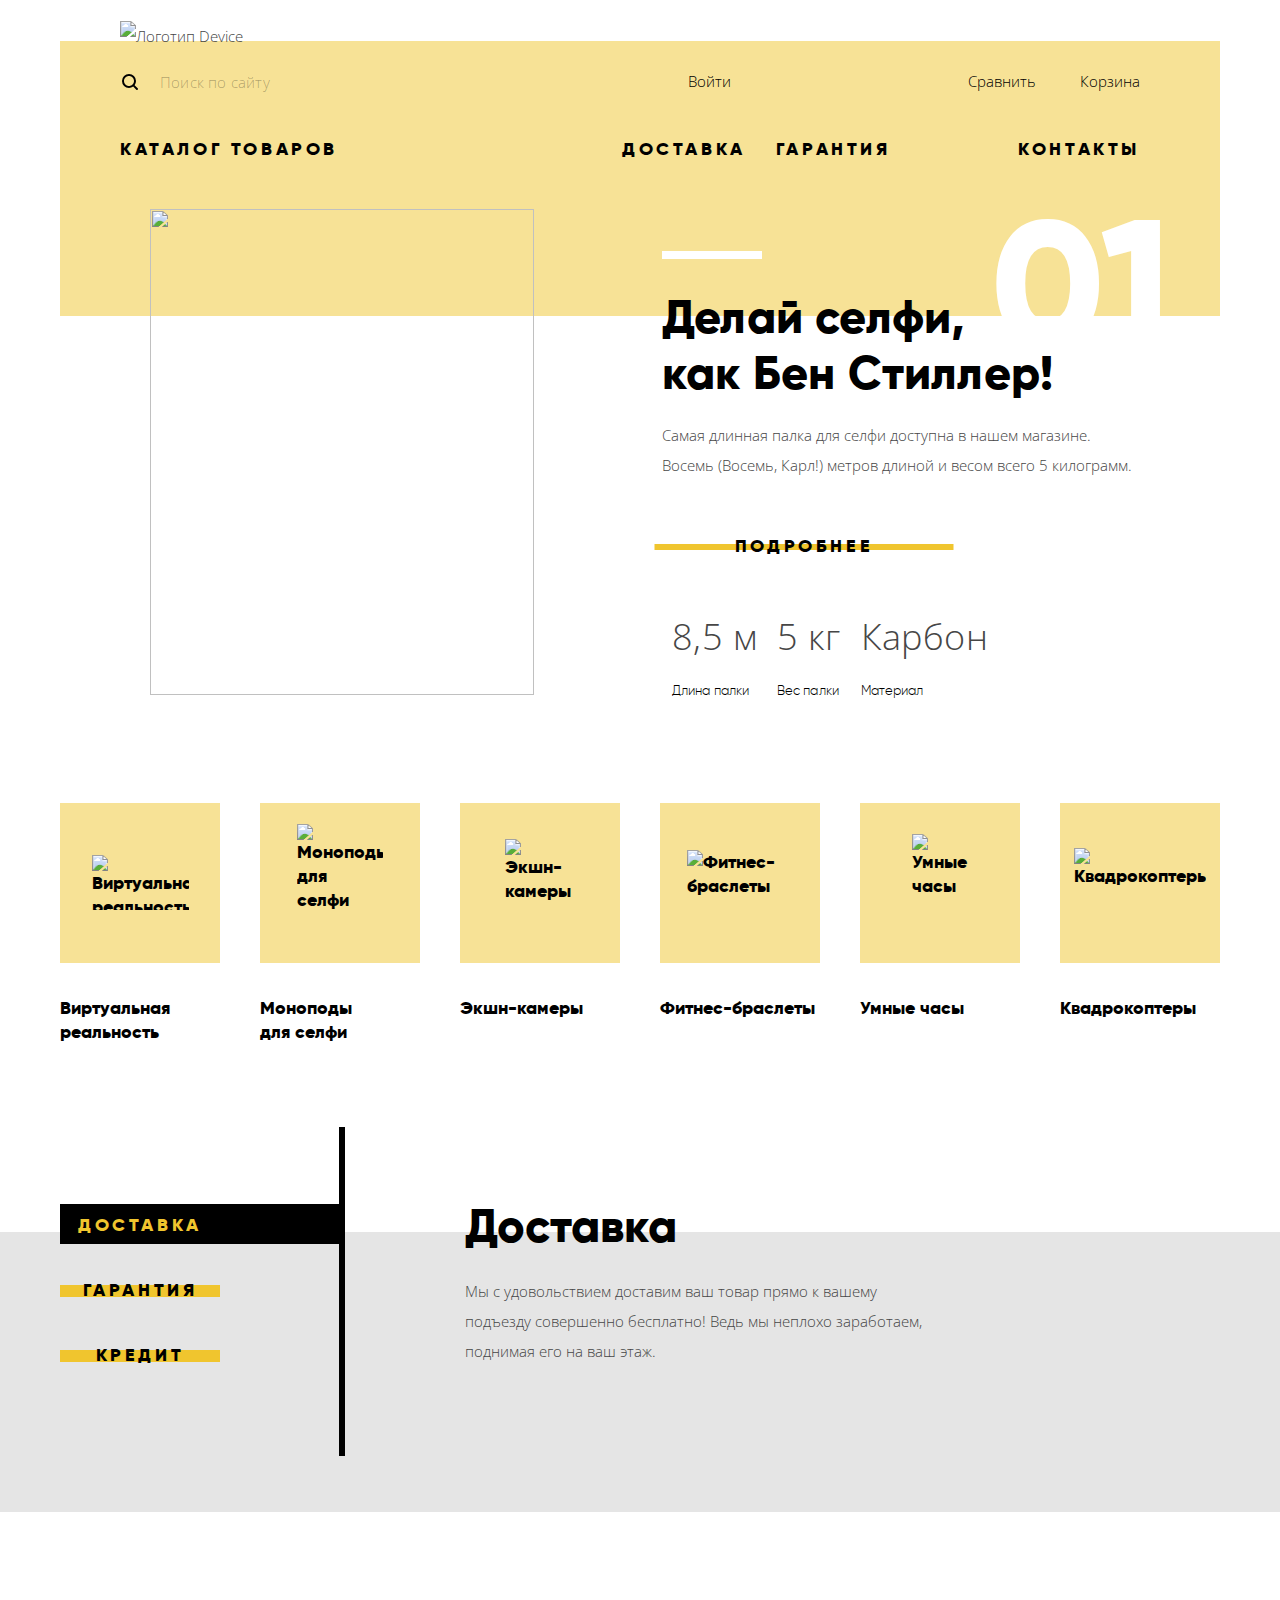
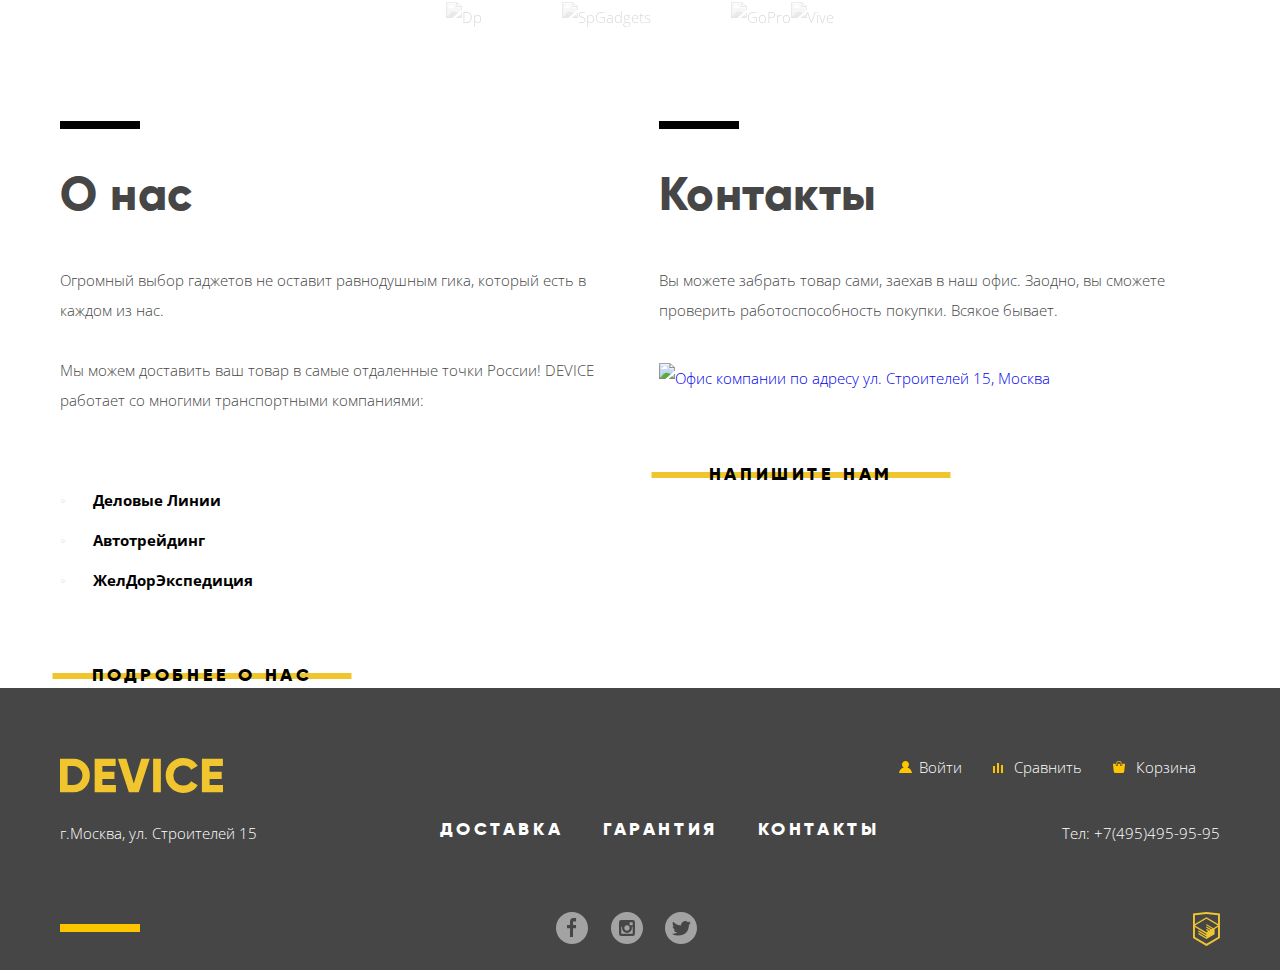
==== index.html @ d2bf57e6 "Главная страница с ПП" ====
<!DOCTYPE html>
<html lang="ru">
<head>
	<meta charset="utf-8">
	<title>HTML Academy: Девайс</title>
	<!-- Подключение шрифтов -->
	<link href="https://fonts.googleapis.com/css?family=Open+Sans:300&display=swap&subset=cyrillic" rel="stylesheet">
	<link href="fonts/gilroy/gilroy.css" rel="stylesheet">
	<!-- Подключение Normalize.css -->
	<link rel="stylesheet" href="css/normalize.css">
	<!-- Подключение собственных стилей -->
	<link rel="stylesheet" href="css/style.css">
</head>
<body>
	<header class="main-header">
		<div class="wrapper-content header-content">
			<a class="header-logo">
				<img src="img/logo.svg" alt="Логотип Device" width="100" height="100">
			</a>
			
			<nav class="main-navigation">
				<div class="main-navigation-wrapper">
					<form class="search-wrapper" action="https://echo.htmlacademy.ru" method="post">
						<input class="search" type="search" placeholder="Поиск по сайту">
						<input class="search-button" type="submit" value="Найти">
					</form>
					<div class="navigation">
						<ul class="user-navigation">
							<li><a class="user-navigation-link" href="login.html">Войти</a></li>
						</ul>
						<a class="navigation-link navigation-link__compare" href="#">Сравнить</a>
						<a class="navigation-link navigation-link__cart" href="#">Корзина</a>
					</div>
				</div>
				<div class="main-navigation-wrapper">
					<ul class="site-navigation-list">
						<li class="site-navigation-item"><a class="navigation-list" href="catalog.html">Каталог товаров</a>
							<ul class="site-navigation-inner-list">
								<li>
									<ul class="site-navigation-section">
										<li class="site-navigation-item"><a class="site-navigation-link" href="#">Виртуальная реальность</a></li>
										<li class="site-navigation-item"><a class="site-navigation-link" href="#">Моноподы для селфи</a></li>
										<li class="site-navigation-item"><a class="site-navigation-link" href="#">Экшн-камеры</a></li>
									</ul>
								</li>
								<li>						
									<ul class="site-navigation-section">
										<li class="site-navigation-item"><a class="site-navigation-link" href="#">Фитнес-браслеты</a></li>
										<li class="site-navigation-item"><a class="site-navigation-link" href="#">Умные часы</a></li>
									</ul>
								</li>
								<li>						
									<ul class="site-navigation-section">
										<li class="site-navigation-item"><a class="site-navigation-link" href="#">Квадрокоптеры</a></li>
									</ul>
								</li>
							</ul>
						</li>
					</ul>
					<ul class="navigation-list">
						<li><a href="#">Доставка</a></li>
						<li><a href="#">Гарантия</a></li>
						<li><a href="#">Контакты</a></li>
					</ul>
				</div>
			</nav>
		</div>
	</header>

	<main class="container">
		<!-- Слайдер -->
		<div class="wrapper-content">
			<input class="visually-hidden" type="radio" id="product-1" name="toggle" checked>
			<input class="visually-hidden" type="radio" id="product-2" name="toggle">
			<input class="visually-hidden" type="radio" id="product-3" name="toggle">

			<div class="slider">
				<section class="slider">
					<div class="slider-controls">
						<label for="product-1">Первый</label>
						<label for="product-2">Второй</label>
						<label for="product-3">Третий</label>
					</div>
					<ul class="slider-list">
						<li class="slider-item slide" id="slide1">
							<div class="slider-wrapper">
								<div class="slider-img">
									<img src="img/slider/slider-1.png" alt="" width="384" height="486">
								</div>
								<div class="slider-content one">
									<h2>Делай селфи,<br> как Бен Стиллер!</h2>
									<p>Самая длинная палка для селфи доступна в нашем магазине. Восемь (Восемь, Карл!) метров длиной и весом всего 5 килограмм.</p>
									<div class="wrapper">
										<a class="button slider-button" href="#">Подробнее</a>
									</div>
									<table class="table-specifications">
										<thead>
											<tr>
												<th class="value">8,5 м</th>
												<th class="value">5 кг</th>
												<th class="value">Карбон</th>
											</tr>
										</thead>
										<tbody>
											<tr>
												<td class="parameter">Длина палки</td>
												<td class="parameter">Вес палки</td>
												<td class="parameter">Материал</td>
											</tr>
										</tbody>
									</table>
								</div>
							</div>
						</li>
						<li class="slider-item slide" id="slide2">
							<div class="slider-wrapper">
								<div class="slider-img">
									<img src="img/slider/slider-2.png" alt="" width="345" height="485">
								</div>
								<div class="slider-content two">
									<h2>Худеем<br> правильно!</h2>
									<p>Мотивирующие фитнес-браслеты помогут найти в себе силы не пропускать занятия и соблюдать диету.</p>
									<div class="wrapper">
										<a class="button slider-button" href="#">Подробнее</a>
									</div>
									<table class="table-specifications">
										<thead>
											<tr>
												<th class="value">48 часов</th>
											</tr>
										</thead>
										<tbody>
											<tr>
												<td class="parameter">Без подзарядки</td>
											</tr>
										</tbody>
									</table>
								</div>
							</div>
						</li>
						<li class="slider-item slide" id="slide3">
							<div class="slider-wrapper">
								<div class="slider-img">
									<img src="img/slider/slider-3.png" alt="" width="526" height="334">
								</div>
								<div class="slider-content three">
									<h2>Порхает как бабочка,<br> жалит как пчела!</h2>
									<p>Этот обычный, на первый взгляд, квадрокоптер оснащен мощным лазером, замаскированным под стандартную камеру.</p>
									<div class="wrapper">
										<a class="button slider-button" href="#">Подробнее</a>
									</div>
									<table class="table-specifications">
										<thead>
											<tr>
												<th class="value">800 м</th>
												<th class="value">50 м</th>
											</tr>
										</thead>
										<tbody>
											<tr>
												<td class="parameter">Дальность полета</td>
												<td class="parameter">Радиус поражения</td>
											</tr>
										</tbody>
									</table>
								</div>
							</div>
						</li>
					</ul>
				</section>
			</div>

			<!-- // Слайдер -->

			<!-- Популярные товары -->
			
			<ul class="popular-products">
				<li class="product-wrapper">
					<a href="#">
						<div class="product-wrapper-item">
							<img src="img/popular-product/popular-1.svg" alt="Виртуальная реальность" width="97" height="55">
						</div>
						<p>Виртуальная <br>реальность</p>
					</a>
				</li>			
				<li class="product-wrapper">
					<a href="#">
						<div class="product-wrapper-item">
							<img src="img/popular-product/popular-2.svg" alt="Моноподы для селфи" width="86" height="117">
						</div>
						<p>Моноподы <br>для селфи</p>
					</a>
				</li>			
				<li class="product-wrapper">
					<a href="#">
						<div class="product-wrapper-item">
							<img src="img/popular-product/popular-3.svg" alt="Экшн-камеры" width="71" height="87">
						</div>
						<p>Экшн-камеры</p>
					</a>
				</li>			
				<li class="product-wrapper">
					<a href="#">
						<div class="product-wrapper-item">
							<img src="img/popular-product/popular-4.svg" alt="Фитнес-браслеты" width="107" height="65">
						</div>
						<p>Фитнес-браслеты</p>
					</a>
				</li>			
				<li class="product-wrapper">
					<a href="#">
						<div class="product-wrapper-item">
							<img src="img/popular-product/popular-5.svg" alt="Умные часы" width="56" height="98">
						</div>
						<p>Умные часы</p>
					</a>
				</li>			
				<li class="product-wrapper">
					<a href="#">
						<div class="product-wrapper-item">
							<img src="img/popular-product/popular-6.svg" alt="Квадрокоптеры" width="132" height="69">
						</div>
						<p>Квадрокоптеры</p>
					</a>
				</li>
			</ul>
			
		</div>
		<!-- // Популярные товары -->

		<!-- Преимущества -->
		<section class="services">
			<input type="radio" class="visually-hidden" name="service" id="tab1" value="Доставка" checked>
			<input type="radio" class="visually-hidden" name="service" id="tab2" value="Гарантия">
			<input type="radio" class="visually-hidden" name="service" id="tab3" value="Кредит">
			<div class="wrapper-content tab-wrapper">
				<ul class="tab-controls">
					<li class="info-menu-item">
						<label for="tab1" class="services-button-active btn">
							Доставка
						</label>
					</li>
					<li class="info-menu-item">
						<label for="tab2" class="services-button">
							Гарантия
						</label>
					</li>
					<li class="info-menu-item">
						<label for="tab3" class="services-button">
							Кредит
						</label>
					</li>
				</ul>
				<ul class="services-content">
					<li class="services-content-wrapper tab" id="tab-1">
						<h2 class="delivery">Доставка</h2>
						<p>Мы с удовольствием доставим ваш товар прямо к вашему подъезду совершенно бесплатно! Ведь мы неплохо заработаем, поднимая его на ваш этаж.</p>
					</li>
					<li class="services-content-wrapper tab" id="tab-2">
						<h2 class="warranty">Гарантия</h2>
						<p>Если из-за возгорания купленного у нас товара у вас сгорит дом — не переживайте, мы выдадим вам новый. Товар, не дом, конечно же.</p>
					</li>
					<li class="services-content-wrapper tab" id="tab-3">
						<h2 class="credit">Кредит</h2>
						<p>Залезть в долговую яму стало проще! Кредитные консультанты подберут для вас наиболее выгодные условия кредита. Выгодные для нашего банка, разумеется.</p>
					</li>
				</ul>
			</div>
		</section>
		<!-- // Преимущества -->

		<!-- Производители -->
		
		<ul class="manufacturers">
			<li class="manufacturer-wrapper">
				<img src="img/manufactures/logo-1.png" alt="Dp" width="260" height="100">
			</li>
			<li class="manufacturer-wrapper">
				<img src="img/manufactures/logo-2.png" alt="SpGadgets" width="260" height="100">
			</li>
			<li class="manufacturer-wrapper">
				<img src="img/manufactures/logo-3.png" alt="GoPro" width="260" height="100">
			</li>
			<li class="manufacturer-wrapper">
				<img src="img/manufactures/logo-4.png" alt="Vive" width="260" height="100">
			</li>
		</ul>
		
		<!-- // Производители -->

		<!-- О нас -->
		<div class="wrapper-content index-columns">
			<section class="about">
				<h2 class="about-title">О нас</h2>
				<p>
					Огромный выбор гаджетов не оставит равнодушным гика, который есть в каждом из нас.
				</p>
				<p class="partners-content">
					Мы можем доставить ваш товар в самые отдаленные точки России! DEVICE работает со многими транспортными компаниями:
				</p>
				<ul class="partners-list">
					<li class="partners-item">Деловые Линии</li>
					<li class="partners-item">Автотрейдинг</li>
					<li class="partners-item">ЖелДорЭкспедиция</li>
				</ul>
				<a class="about-button button" href="#">Подробнее о нас</a>
			</section>
			<!-- // О нас -->

			<!-- Контакты -->
			<section class="contacts">
				<h2 class="contacts-title">Контакты</h2>
				<p>
					Вы можете забрать товар сами, заехав в наш офис. Заодно, вы сможете проверить работоспособность покупки. Всякое бывает.
				</p>
				<p class="contacts-img-wrapper">
					<a class="contacts-button-map" href="map.html"><img src="img/map.jpg" alt="Офис компании по адресу ул. Строителей 15, Москва" width="560" height="222"></a>
				</p>
				<a class="contacts-button button" href="contacts.html">Напишите нам</a>
			</section>
			<!-- // Контакты -->
		</div>
	</main>

	<footer class="main-footer">
		<div class="wrapper-content">
			<div class="footer-row">
				<a>
					<svg xmlns="http://www.w3.org/2000/svg" width="163" height="35" viewBox="0 0 163 35">
						<defs>
							<style>
							.cls-1{fill-rule:evenodd}
						</style>
					</defs>
					<path id="_-e-logo" d="M-.151.702v33.6h13.532a15.72 15.72 0 0 0 11.72-4.824 16.458 16.458 0 0 0 4.712-11.976 16.458 16.458 0 0 0-4.712-11.976A15.723 15.723 0 0 0 13.381.702H-.151zM7.582 26.91V8.091h5.8a8.646 8.646 0 0 1 6.5 2.568 9.407 9.407 0 0 1 2.489 6.84 9.406 9.406 0 0 1-2.489 6.84 8.642 8.642 0 0 1-6.5 2.568h-5.8zm34.8-5.952h12.082v-7.3H42.378V8.091h13.291V.702H34.645v33.6H55.91V26.91H42.378v-5.952zm36.343 13.344L89.744.702h-8.458l-7.491 24.72L66.304.702h-8.457l11.019 33.6h9.859zm14.4 0h7.733V.702h-7.733v33.6zm38.615-1.416a15.506 15.506 0 0 0 6.041-5.688l-6.67-3.84a7.482 7.482 0 0 1-3.165 3.024 9.87 9.87 0 0 1-4.664 1.1 9.595 9.595 0 0 1-7.177-2.736 9.909 9.909 0 0 1-2.682-7.248 9.909 9.909 0 0 1 2.682-7.248 9.595 9.595 0 0 1 7.177-2.736 9.897 9.897 0 0 1 4.639 1.08 7.592 7.592 0 0 1 3.19 3.048l6.67-3.84a15.873 15.873 0 0 0-6.09-5.688 17.42 17.42 0 0 0-8.409-2.088c-9.779-.272-17.797 7.691-17.591 17.472-.208 9.781 7.809 17.747 17.588 17.476a17.52 17.52 0 0 0 8.458-2.088zm17.881-11.928h12.082v-7.3h-12.085V8.091h13.29V.702h-21.023v33.6h21.265V26.91h-13.532v-5.952z" class="cls-1" data-name="-e-logo"/>
				</svg>

			</a>
			<nav class="footer-navigation">
				<div class="navigation">
					<ul class="user-navigation user-navigation-footer">
						<li class="user-navigation-link-footer">                                
							<svg width="13px" height="12px" viewBox="0 0 13 12" version="1.1" xmlns="http://www.w3.org/2000/svg" xmlns:xlink="http://www.w3.org/1999/xlink">
								<g stroke="none" stroke-width="1" fill="none" fill-rule="evenodd">
									<g transform="translate(-975.000000, -5572.000000)" fill="#FFC600">
										<g transform="translate(866.000000, 5559.000000)">
											<g id="user-yellow" transform="translate(109.000000, 13.000000)">
												<g id="user">
													<path d="M0.032,12 L12.969,12 C12.806,9.357 10.895,7.163 8.298,6.457 C9.34299648,5.83110167 9.98328642,4.70309829 9.985,3.485 C9.985,1.56028765 8.42471235,-3.86912724e-16 6.5,-3.86912724e-16 C4.57528765,-3.86912724e-16 3.015,1.56028765 3.015,3.485 C3.015,4.749 3.695,5.846 4.703,6.457 C2.106,7.163 0.194,9.357 0.032,12 Z" fill-rule="nonzero"></path>
												</g>
											</g>
										</g>
									</g>
								</g>
							</svg><a class="user-navigation-link-footer" href="login.html">Войти</a>
						</li>
					</ul>
					<div class="navigation-link-footer">
						<svg  width="10px" height="10px" viewBox="0 0 10 10" version="1.1" xmlns="http://www.w3.org/2000/svg" xmlns:xlink="http://www.w3.org/1999/xlink">
							<g stroke="none" stroke-width="1" fill="none" fill-rule="evenodd">
								<g transform="translate(-1088.000000, -5574.000000)" fill="#FFC600">
									<g transform="translate(866.000000, 5559.000000)">
										<g id="compare-yellow" transform="translate(222.000000, 15.000000)">
											<g id="compare">
												<path d="M8,2 L9.984,2 L9.984,10 L8,10 L8,2 Z M0,3 L1.984,3 L1.984,10 L0,10 L0,3 Z M4,0 L6,0 L6,10 L4,10 L4,0 Z" fill-rule="nonzero"></path>
											</g>
										</g>
									</g>
								</g>
							</g>
						</svg>  
						<a class="navigation-link navigation-link-footer" href="#">                                
							Сравнить
						</a>
					</div>
					<div class="navigation-link-footer">
						<svg width="12px" height="12px" viewBox="0 0 12 12" version="1.1" xmlns="http://www.w3.org/2000/svg" xmlns:xlink="http://www.w3.org/1999/xlink">
							<g stroke="none" stroke-width="1" fill="none" fill-rule="evenodd">
								<g transform="translate(-1218.000000, -5572.000000)" fill="#FFC600">
									<g transform="translate(866.000000, 5559.000000)">
										<g id="cart-yellow" transform="translate(352.000000, 13.000000)">
											<g id="cart">
												<path d="M11.864,3.017 C11.783,2.92001266 11.663361,2.86366889 11.537,2.863 L9.225,2.863 L9.225,4.09 C9.225,4.653 8.741,5.112 8.145,5.112 C7.551,5.112 7.067,4.654 7.067,4.09 L7.067,2.863 L4.909,2.863 L4.909,4.09 C4.909,4.653 4.424,5.112 3.829,5.112 C3.234,5.112 2.751,4.654 2.751,4.09 L2.751,2.863 L0.438,2.863 C0.311669929,2.86380516 0.192085359,2.92012328 0.111,3.017 C0.0272492552,3.11637604 -0.0118211461,3.24588719 0.003,3.375 L0.779,10.509 C0.794,11.315 1.421,11.964 2.19,11.964 L9.785,11.964 C10.555,11.964 11.181,11.315 11.196,10.509 L11.972,3.375 C11.9863427,3.24593049 11.9473281,3.11660458 11.864,3.017 Z" id="Shape" fill-rule="nonzero"></path>
												<path d="M3.829,4.499 C4.068,4.499 4.262,4.315 4.262,4.09 L4.262,1.84 C4.262,1.208 4.934,0.818 5.557,0.818 L6.636,0.818 C7.291,0.818 7.714,1.219 7.714,1.84 L7.714,4.09 C7.714,4.315 7.908,4.499 8.145,4.499 C8.384,4.499 8.578,4.315 8.578,4.09 L8.578,1.84 C8.577,0.773 7.761,0 6.636,0 L5.557,0 C4.367,0 3.398,0.826 3.398,1.84 L3.398,4.09 C3.398,4.315 3.592,4.499 3.829,4.499 Z" fill-rule="nonzero"></path>
											</g>
										</g>
									</g>
								</g>
							</g>
						</svg>
						<a class="navigation-link navigation-link-footer" href="#">
							Корзина
						</a>
					</div>
				</div>
			</nav>
		</div>
		<div class="footer-row">
			<p class="footer-contacts">
				г.Москва, ул. Строителей 15
			</p>
			<div class="wrapper-footer-navigation-list">
				<ul class="navigation-list navigation-list--footer">
					<li><a href="#">Доставка</a></li>
					<li><a href="#">Гарантия</a></li>
					<li><a href="#">Контакты</a></li>
				</ul>
			</div>
			<p class="footer-contacts">
				Тел: +7(495)495-95-95
			</p>
		</div>
		<div class="footer-row">
			<div class="footer-social">
				<ul>
					<li><a class="social-button" href="#" aria-label="Facebook"><span class="visually-hidden">Фейсбук</span>
						<svg xmlns="http://www.w3.org/2000/svg" width="32" height="32" viewBox="0 0 32 32">
							<path fill="#FFF" d="M16 0C7.164 0 0 7.163 0 16s7.164 16 16 16c8.837 0 16-7.164 16-16S24.837 0 16 0zm4.062 9.455h-3.021v3.444h3.021v3.445h-3.021v8.61H14.02v-8.61H11v-3.445h3.021V9.455c0-1.902 1.353-3.445 3.021-3.445h3.021v3.445z"/>
						</svg>
					</a></li>
					<li><a class="social-button" href="#" aria-label="Instagram"><span class="visually-hidden">Инстаграм</span>
						<svg xmlns="http://www.w3.org/2000/svg" width="32" height="32" viewBox="0 0 32 32">
							<g fill="#FFF">
								<path d="M20.916 16a4.938 4.938 0 1 1-9.877 0c0-.394.051-.773.138-1.14h-.897v6.838h11.396V14.86h-.897c.086.367.137.746.137 1.14z"/>
								<path d="M15.978 18.659c1.466 0 2.659-1.193 2.659-2.659s-1.193-2.659-2.659-2.659c-1.466 0-2.659 1.193-2.659 2.659s1.192 2.659 2.659 2.659zM18.637 10.302h3.039v3.039h-3.039z"/>
								<path d="M16 0C7.164 0 0 7.164 0 16c0 8.837 7.164 16 16 16 8.837 0 16-7.163 16-16 0-8.836-7.163-16-16-16zm7.955 21.698a2.285 2.285 0 0 1-2.279 2.279H10.279A2.285 2.285 0 0 1 8 21.698V10.302a2.286 2.286 0 0 1 2.279-2.279h11.396a2.286 2.286 0 0 1 2.279 2.279v11.396z"/>
							</g>
						</svg>
					</a></li>
					<li><a class="social-button" href="#" aria-label="Twitter"><span class="visually-hidden">Твиттер</span>
						<svg xmlns="http://www.w3.org/2000/svg" width="32" height="32" viewBox="0 0 32 32">
							<path fill="#FFF" d="M16 0C7.164 0 0 7.164 0 16c0 8.837 7.164 16 16 16 8.837 0 16-7.163 16-16 0-8.836-7.163-16-16-16zm7.944 12.809c-.251 6.516-3.463 10.832-10.992 10.702h-.486c-.447 0-4.543-.443-5.344-1.823 2.479.19 4.247-.406 5.12-1.136-1.048-.289-2.923-.461-3.251-2.848.384.104.618.221 1.299.113-1.307-.824-2.758-1.519-2.679-3.643.311.317 1.164.518 1.46.457-.768-.233-2.149-3.244-.974-4.781 1.984 1.79 4.075 3.482 7.804 3.643.227-2.214 1.24-3.699 3.168-4.325 1.84-.479 3.255.26 3.901 1.138.737-.224 1.453-.466 2.193-.685-.004.833-.569 1.463-.935 1.709.747.165 1.423-.475 1.423-.475-.184.963-1.094 1.725-1.707 1.954z"/>
						</svg>
					</a></li>
				</ul>
			</div>
			<p class="footer-copyright">
				<a href="https://htmlacademy.ru">
					<svg xmlns="http://www.w3.org/2000/svg" width="26.943" height="34.09" viewBox="0 0 26.943 34.09">
						<path d="M13.62.017L13.472 0 0 1.412v24.661l13.473 8.017 13.43-7.99.042-.025V1.412L13.62.017zm11.399 12.11L13.495 5.334l-.001-.104-.087.05-.088-.056v.109L1.925 12.118V3.147l11.548-1.212L25.02 3.147v8.98zm-11.614-5.34L24.923 13.5l-4.479 2.64-7.093-4.221-.014 1.415 5.904 3.513-.86.507-5.03-2.992-.014 1.415 3.827 2.275-.782.523-3.031-1.787-.014 1.413 1.853 1.091-1.8 1.081-11.356-6.751 11.371-6.835zm-11.48 8.34l11.411 6.791.016 1.044-7.942-4.728-.015 1.416 7.979 4.795.018 1.076-7.973-4.74-.013 1.414 8.021 4.822.046.025 8.143-4.872-.011-5.177 3.415-2.036v10.021L13.472 31.85 1.925 24.979v-9.852z"/>
					</svg>
				</a>
			</p>
		</div>
	</div>
</footer>


<section class="modal modal-writeus">
	<h2 class="visually-hidden">Обратная связь</h2>
	<button class="modal-close" type="button">
		Закрыть
	</button>
	<form class="writeus" action="https://echo.htmlacademy.ru" method="post">
		<div class="appointment-item-wrapper">
			<p class="appointment-item">
				<label class="appointment" for="appointment-name">Ваше имя:</label>
				<input id="appointment-name" type="text" name="name" value="" placeholder="Имя Фамилия">
			</p>
			<p class="appointment-item">
				<label class="appointment" for="appointment-email">Ваш e-mail:</label>
				<input id="appointment-email" type="email" name="email" value="" placeholder="email@example.com">
			</p>
		</div>
		<p class="appointment-item">
			<label class="appointment" for="appointment-text">Текст письма:</label>
			<textarea name="text" id="appointment-text" cols="30" rows="10" placeholder="В свободной форме"></textarea>
		</p>
		<button class="writeus-button button" type="submit">Отправить</button>
	</form>
</section>
<section class="modal modal-map">
	<h2 class="visually-hidden">Где мы находимся</h2>
	<button class="modal-close" type="button">
		Закрыть
	</button>
	<iframe src="https://www.google.com/maps/embed?pb=!1m18!1m12!1m3!1d1337.3209946061852!2d37.52832245806247!3d55.68730373599989!2m3!1f0!2f0!3f0!3m2!1i1024!2i768!4f13.1!3m3!1m2!1s0x46b54cf65f5c8955%3A0x694710ccd55501e!2z0YPQuy4g0KHRgtGA0L7QuNGC0LXQu9C10LksIDE1LCDQnNC-0YHQutCy0LAsINCg0L7RgdGB0LjRjywgMTE5MzEx!5e0!3m2!1sru!2sby!4v1560168631620!5m2!1sru!2sby" width="960" height="560" style="border:0" allowfullscreen></iframe>
	<p><img src="img/map-big.jpg" alt="Офис компании по адресу ул. Строителей 15, Москва"></p>
</section>
<script src="js/popap-writeus.js"></script>
<script src="js/popap-map.js"></script>
</body>
</html>
---- fonts/gilroy/gilroy.css ----
@font-face {
    font-family: 'Gilroy';
    src: local('Gilroy Light'), local('Gilroy-Light'), url('Gilroylight.woff2') format('woff2'), url('Gilroylight.woff') format('woff'), url('Gilroylight.ttf') format('truetype');
    font-weight: 300;
    font-style: normal;
}
@font-face {
    font-family: 'Gilroy';
    src: local('Gilroy ExtraBold'), local('Gilroy-ExtraBold'), url('Gilroyextrabold.woff2') format('woff2'), url('Gilroyextrabold.woff') format('woff'), url('Gilroyextrabold.ttf') format('truetype');
    font-weight: 800;
    font-style: normal;
}
---- css/style.css ----
body{
	font-family: 'Open Sans', Arial, sans-serif;
	font-size: 15px;
	font-weight: 300;
	font-style: normal;
	font-stretch: normal;
	line-height: 30px;

	margin: 0;
	padding: 0;

	color: #464646;
	background-color: #fff;
}

a{
	text-decoration: none;
}
.visually-hidden{
	position: absolute;

	clip: rect(0, 0, 0, 0);

	width: 1px;
	height: 1px;
}

/**************************/
/*********HEADER***********/
/**************************/
.wrapper-content{
	width: 1160px;
	margin: 0 auto;
	padding: 0 20px;
}
.header-content{
	box-sizing: border-box;
	padding-top: 21px;

	background: linear-gradient(to bottom, #fff, #fff 13%, #f7e296 13%);
}
/*Логотип*/
.header-logo{
	display: inline-block;
	/*margin-left: 60px;*/

	margin-left: 40px;
}
.header-logo img{
	width: 165px;
	height: 35px;
}
.header-logo[href]:hover,
.header-logo[href]:focus{
	opacity: 0.6;
}
.header-logo[href]:active{
	opacity: 0.3;
}
/*Навишация*/
.main-navigation{
	position: relative;

	/*min-height: 186px;*/
	min-height: 250px;
	/*padding-top: 50px;*/
	padding-top: 15px;
}
.main-navigation-wrapper{
	display: flex;

	padding-right: 60px;
	/*padding-left: 60px;*/
	padding-left: 40px;

	justify-content: space-between;
}
.main-navigation-wrapper:last-child{
	/*padding-top: 50px;*/
	padding-top: 38px;
}
/*Поиск*/
.search{
	font-family: 'Open Sans', Arial, sans-serif;
	font-size: 15px;
	font-weight: 300;
	line-height: 30px;

	letter-spacing: 0.2px;

	color: rgba(0, 0, 0, 1);
}
.search::placeholder{
	color: rgba(0, 0, 0, 0.3);
}
.search:hover::placeholder{
	color: rgba(0, 0, 0, 0.6);
}
.search:focus::placeholder{
	color: rgba(0, 0, 0, 1);
}
.user-nav .search:focus{
	border-bottom: 2px solid rgba(0, 0, 0, 1);
}
.search-wrapper{
	position: relative;

	width: 440px;
	margin-right: 80px;
}
.search{
	width: 100%;
	padding-left: 40px;

	border-top: none;
	border-right: none;
	border-bottom: 2px solid transparent;
	border-left: none;
	background-color: transparent;
}
.search-button{
	line-height: 30px;

	position: absolute;
	right: 0;
	bottom: 0;

	visibility: hidden;

	height: 49px;
	padding: 8px 18px;

	cursor: pointer;
	letter-spacing: 2px;
	text-transform: none;

	border: 2px solid rgba(0, 0, 0, 1);
	background-color: transparent;
}
.search:focus{
	border-bottom: 2px solid #000;
	outline: none;
}
.search:active{
	border-bottom: 2px solid rgba(255, 255, 255, 0.3);
	outline: none;
}
.search:focus ~ .search-button,
.search-button:hover,
.search-button:focus{
	visibility: visible;
}
.search-button:hover,
.search-button:focus{
	color: #fff;
	background-color: #000;
}
.search-button:active{
	color: rgba(255, 255, 255, 0.3);
	background-color: #000;
}
.search-wrapper::before{
	position: absolute;
	top: 8px;
	left: 2px;

	width: 16px;
	height: 16px;

	content: '';

	background-image: url('../img/icon/search.svg');
	background-repeat: no-repeat;
}
/*Навигация*/
.navigation{
	display: flex;

	min-width: 500px;

	justify-content: space-between;
}
.user-navigation,
.navigation-list,
.site-navigation-item,
.site-navigation-section,
.services-content,
.manufacturers{
	list-style: none;
}
.user-navigation a,
.navigation-link{
	color: #000;
}
.navigation-catalog::after{
	position: absolute;
	top: 3px;
	right: -20px;

	width: 16px;
	height: 16px;

	content: '';

	opacity: 0.3;
	background-image: url('../img/navigation/plus.svg');
	background-repeat: no-repeat;
	background-position: 0 0;
}
.site-navigation-section a,
.navigation-list a,
.site-navigation-item a{
	text-transform: uppercase;

	color: #000;
}
.user-navigation a:hover,
.user-navigation a:focus,
.site-navigation-section a:hover,
.site-navigation-section a:focus,
.navigation-list a:hover,
.navigation-list a:focus,
.navigation-link:hover,
.navigation-link:focus,
.site-navigation-item a:hover,
.site-navigation-item a:focus{
	color: rgba(0, 0, 0, 0.6);
}
.user-navigation a:active,
.site-navigation-section a:active,
.navigation-list a:active,
.navigation-link:active,
.site-navigation-item a:active{
	color: rgba(0, 0, 0, 0.3);
}
.navigation-list{
	font-family: Gilroy, Tahoma, Geneva, sans-serif;
	font-size: 18px;
	font-weight: 800;
	line-height: 1.33;

	text-align: left;
	letter-spacing: 3.6px;
}
.site-navigation-section a{
	text-transform: none;
}
.navigation-link__compare{
	position: relative;
}
.navigation-link__compare::before{
	position: absolute;
	top: 11px;
	/*left: 8px;*/
	left: -16px;

	width: 14px;
	height: 12px;

	content: '';

	background-image: url('../img/icon/compare.svg');
	background-repeat: no-repeat;
	background-position: 0 0;
}
.navigation-link__cart{
	position: relative;

	margin-left: 40px;
}
.navigation-link__cart::before{
	position: absolute;
	top: 11px;
	/*left: 8px;*/
	left: -16px;

	width: 14px;
	height: 12px;

	content: '';

	background-image: url('../img/icon/cart.svg');
	background-repeat: no-repeat;
	background-position: 0 0;
}
.user-navigation-link:hover::before,
.user-navigation-link:focus::before,
.navigation-link__compare:hover::before,
.navigation-link__compare:focus::before,
.navigation-link__cart:hover::before,
.navigation-link__cart:focus::before{
	opacity: 0.6;
}
.user-navigation-link:active::before,
.navigation-link__compare:active::before,
.navigation-link__cart:active::before{
	opacity: 0.3;
}
.user-navigation,
.site-navigation-list,
.navigation-list,
.popular-products{
	margin: 0;
	padding: 0;
}
.site-navigation-list{
	position: relative;

	width: 246px;
	margin-right: auto;
	padding-right: 20px;
}
.site-navigation-item .navigation-list{
	position: relative;
}
.site-navigation-item .navigation-list::after{
	position: absolute;
	top: 0px;
	left: 232px;

	width: 16px;
	height: 16px;

	content: '';

	opacity: 0.3;
	background-image: url('../img/navigation/plus.svg');
	background-repeat: no-repeat;
	background-position: 0 0;
}
.navigation-link{
	/*padding-left: 25px;*/
	padding-left: 4px;
}
.user-navigation{
	position: relative;

	margin-right: auto;
	/*padding-left: 25px;*/
	padding-left: 48px;

	flex-grow: 1;
}
.user-navigation-link::before{
	position: absolute;
	top: 8px;
	/*left: 5px; */
	left: 21px;

	width: 14px;
	height: 12px;

	content: '';

	background-image: url('../img/icon/user.svg');
	background-repeat: no-repeat;
	background-position: 0 0;
}
.site-navigation-item .site-navigation-link{
	font-family: 'Open Sans', Arial, sans-serif;
	font-size: 15px;
	font-weight: 300;
	font-style: normal;
	font-stretch: normal;
	line-height: 30px;

	display: block;

	color: #000;
}
.site-navigation-item .site-navigation-link:hover{
	opacity: 1;
}
.site-navigation-section{
	margin: 0;
	padding: 0;
}
.site-navigation-inner-list{
	position: absolute;
	z-index: 1;
	top: 20px;
	left: -30px;

	display: none;
	display: flex;

	width: 1105px;
	margin: 0;
	margin-left: -30px;
	padding: 0;
	padding-top: 15px;
	padding-bottom: 30px;
	padding-left: 55px;

	list-style: none;

	background-color: #f7e296;
}
.site-navigation-inner-list li{
	width: 240px;
}
.navigation-list + .site-navigation-inner-list{
	opacity: 0;
}
.site-navigation-list:first-child:hover .site-navigation-inner-list{
	opacity: 1;
}
.navigation-catalog{
	position: relative;

	display: inline;

	min-width: auto;

	text-transform: uppercase;

	color: #000;
}
.navigation-list{
	display: flex;
	/*min-width: 500px;*/

	min-width: 518px;
}
.navigation-list li{
	margin-left: 30px;
}
.navigation-list li:first-child{
	margin-left: 0;
}
.navigation-list li:last-child{
	margin-left: auto;
}
/*Слайдер*/
.main-content{
	width: 1160px;
	margin: 0 auto;
	padding: 0 20px;

	background: linear-gradient(to bottom, #f7e296, #f7e296 80px, #fff 80px); /* высота header 280, высота с макета 300, но в 280 заложена еще и высота логотипа */
}
.slider{
	position: relative;

	min-height: 500px;
}
.slider-wrapper{
	position: relative;

	display: flex;

	justify-content: space-between;
}
.slider-content{
	/*margin-right: 100px;*/
	margin-right: 78px;
}
.slider-content h2{
	font-family: Gilroy, Tahoma, Geneva, sans-serif;
	font-size: 47px;
	font-weight: 800;
	line-height: 56px;

	position: relative;
	z-index: 2;

	max-width: 500px;
	margin: 0;
	/*margin-bottom: 27px;*/
	margin-bottom: 19px;
	/*padding-top: 50px;*/
	padding-top: 38px;

	letter-spacing: 0.2px;

	color: #000;
}
.slider-content h2::before{
	position: absolute;
	top: 0;

	width: 100px;
	height: 8px;

	content: '';

	background-color: #fff;
}
.slider-content h2::after{
	font-family: Gilroy, Tahoma, Geneva, sans-serif;
	font-size: 180px;
	font-weight: 800;
	line-height: 56px;

	position: absolute;
	z-index: -1;
    /*	top: 20px;
    right: 0;*/
    top: 7px;
    right: 11px;

    width: 140px;

    content: '';

    color: #fff;
}
.one h2::after{
	content: '01';
}
.two h2::after{
	content: '02';
}
.three h2::after{
	content: '03';
}
.slider-content p{
	font-size: 15px;
	font-weight: 300;
	line-height: 30px;

	max-width: 480px;
	margin: 0;
	margin-bottom: 55px;

	color: #464646;
}
.slider-list{
	margin: 0;
	padding: 0;

	list-style: none;
}
.slider-controls label{
	display: inline-block;

	width: 12px;
	height: 12px;
	/*margin-right: 8px;*/
	margin-right: 20px;

	cursor: pointer;
	vertical-align: top;

	border-radius: 50%;
	background-image: url(../img/slider/slider-button-empty.png);
}
.slider-controls{
	font-size: 0;

	position: absolute;
	z-index: 20;
    /*	right: 20px;
    bottom: 41%;*/
    right: 63px;
    bottom: 43%;
}
.slide{
	display: none;
}
#product-1:checked ~ .slider #slide1,
#product-2:checked ~ .slider #slide2,
#product-3:checked ~ .slider #slide3{
	display: block;
}
#product-1:checked ~ .slider label[for='product-1'],
#product-2:checked ~ .slider label[for='product-2'],
#product-3:checked ~ .slider label[for='product-3']{
	width: 12px;
	height: 12px;

	background-image: url(../img/slider/slider-button-active.png);
}
.table-specifications{
    /*	margin-top: 70px;
    margin-bottom: 115px;*/
    margin-top: 44px;
    margin-bottom: 92px;

    border-spacing: 0;
    border-collapse: collapse;

    border: 0;
}
.parameter{
	font-family: Gilroy, Tahoma, Geneva, sans-serif;
	font-size: 13px;
	font-weight: 300;
	line-height: 20px;

	margin: 0;
	padding: 0;
	padding: 10px;

	letter-spacing: 0.1px;

	color: #000;
}
.value{
	font-size: 36px;
	font-weight: 300;
	line-height: 48px;

	margin: 0;
	padding: 0;
	padding: 10px;

	letter-spacing: 0.4px;

	color: #464646;
}
.slider-img{
	position: relative;
}
.slider-img img{
	position: absolute;
    /*	top: -30px;
    left: 0;*/
    top: -42px;
    left: 90px;
}
/*Популярные товары*/
.popular-products{
	display: flex;
}
.popular-products li{
	margin-left: 40px;

	list-style: none;
}
.popular-products li:first-child{
	margin-left: 0;
}

/*Преимущества*/
.services{
	display: flex;

	padding-top: 50px;
	padding-bottom: 41px;
}
.control-buttons{
	border-right: 2px solid #000;
}
.control-buttons ul{
	width: 280px;
	margin: 0;
	padding: 0;

	list-style: none;
}
.services-content{
	margin: 0;
	padding: 0;
}
.services-content-wrapper{
	width: 100%;
	margin-left: 120px;
	padding-top: 90px;
	padding-bottom: 90px;
}
.services-content-wrapper h2{
	font-family: Gilroy, Tahoma, Geneva, sans-serif;
	font-size: 47px;
	font-weight: 800;
	line-height: 48px;

	width: 460px;
	margin: 0;
	padding: 0;
	/*padding-bottom: 35px;*/
	padding-bottom: 11px;

	color: #000;
}
.services-content-wrapper p{
	font-size: 15px;
	line-height: 30px;

	width: 460px;
}
.services{
	position: relative;

	display: flex;

	background: linear-gradient(to bottom, #fff, #fff 170px, rgba(229, 229, 229, 1) 170px);

	flex-grow: 1;
}
.tab-controls{
	list-style: none;
}
.services-button{
	min-width: 100%;
}
.tab-controls{
	width: 90px;
	padding-right: 114px;

	text-align: center;
}
.info-menu-item{
	width: 160px;
	/* width: 45px; */
	/*width: 90px; */
	padding-right: 114px;

	/*text-align: center;*/
}
.tab-wrapper{
	display: flex;
}
.tab-controls{
    /*padding-top: 107px;
    padding-right: 106px;*/
    padding-top: 87px;
    padding-right: 189px;
    padding-left: 0px;

    border-right: 6px solid #000;
}
.info-menu-item{
	/*margin-bottom: 30px;*/
	margin-bottom: 41px;
}
.delivery{
	position: relative;
}
.delivery::after{
	position: absolute;
    /*	top: 0;
    right: -250px;*/
    top: 7px;
    right: -231px;

    width: 136px;
    height: 164px;

    content: '';

    background-image: url(../img/services/delivery.svg);
}
.warranty{
	position: relative;
}
.warranty::after{
	position: absolute;
	top: 7px;
	right: -231px;

	width: 136px;
	height: 164px;

	content: '';

	background-image: url(../img/services/warranty.svg);
}
.warranty{
	position: relative;
}
.warranty::after{
	position: absolute;
	top: 7px;
	right: -231px;

	width: 171px;
	height: 195px;

	content: '';

	background-image: url(../img/services/warranty.svg);
}
.credit{
	position: relative;
}
.credit::after{
	position: absolute;
	top: 0;
	right: -250px;

	width: 156px;
	height: 188px;

	content: '';

	background-image: url(../img/services/credit.svg);
}

.tab{
	display: none;
}
#tab1:checked ~ .wrapper-content #tab-1,
#tab2:checked ~ .wrapper-content #tab-2,
#tab3:checked ~ .wrapper-content #tab-3{
	display: block;
}


.btn{
	font-family: Gilroy, Tahoma, Geneva, sans-serif;
	font-size: 18px;
	font-weight: 800;
	line-height: 1.33;

	position: relative;
	z-index: 1;

	display: flex;

	text-align: center;
	letter-spacing: 3.6px;
	text-transform: uppercase;

	color: #000;
	border: none;
	background-color: transparent;

	justify-content: center;
	align-items: center;
}
.btn::before{
	position: absolute;
	z-index: -1;
	top: 25%;
    /*	left: 0;
    width: 270px;*/
    left: 0px;

    width: 285px;
    height: 50%;

    content: '';
    transition: inherit;

    color: #000;
    background-color: #f0c52e;
}


.btn:active{
	color: rgba(0, 0, 0, 0.3);
}
.btn:active::before{
	top: -10px;

	height: 40px;
}

.services-button-active,
.services-button-active:hover,
.services-button-active:focus,
.services-button-active:active{
	font-family: Gilroy, Tahoma, Geneva, sans-serif;
	font-size: 18px;
	font-weight: 800;
	line-height: 1.33;

	position: relative;
	z-index: 1;

	text-align: center;
	letter-spacing: 3.6px;
	text-transform: uppercase;

	color: #f0c52e;
}
.services-button-active::before{
	position: absolute;
	z-index: -1;
	top: -10px;

	height: 40px;

	content: '';
	transition: all 0.2s;

	background-color: #000;
}
.services-button{
	font-family: Gilroy, Tahoma, Geneva, sans-serif;
	font-size: 18px;
	font-weight: 800;
	line-height: 1.33;

	position: relative;
	z-index: 1;

	display: flex;

	text-align: center;
	letter-spacing: 3.6px;
	text-transform: uppercase;

	color: #000;
	border: none;
	background-color: transparent;

	justify-content: center;
	align-items: center;
}
.services-button::before{
	position: absolute;
	z-index: -1;
	top: 25%;
	left: 0;

	width: 100%;
	height: 50%;

	content: '';
	transition: inherit;

	color: #000;
	background-color: #f0c52e;
}

.services-button:hover::before{
	top: -10px;

	height: 40px;
}
.services-button:active{
	color: rgba(0, 0, 0, 0.3);
}
.services-button:active::before{
	top: -10px;

	height: 40px;
}

/*Бренды*/
.manufacturers{
	display: flex;

	margin-top: 90px;
	/*margin-bottom: 125px;*/
	margin-bottom: 100px;
	padding: 0;

	justify-content: center;
}
.manufacturers li{
	margin-left: 80px;

	list-style: none;
}
.manufacturers li:last-child{
	margin-left: 0;
}
.manufacturers li:first-child{
	margin-left: 0;
}
.manufacturers img{
	opacity: 0.2;

	-webkit-filter: grayscale(100%);
	-moz-filter: grayscale(100%);
	-ms-filter: grayscale(100%);
	-o-filter: grayscale(100%);
	filter: grayscale(100%);
	filter: gray; /* IE 6-9 */
}
.manufacturers img:hover{
	opacity: 1;

	-webkit-filter: grayscale(0%);
	-moz-filter: grayscale(0%);
	-ms-filter: grayscale(0%);
	-o-filter: grayscale(0%);
	filter: grayscale(0%);
	filter: gray; /* IE 6-9 */
}

/*Контакты, О нас*/
.index-columns{
	display: flex;

	justify-content: space-between;
}
.contacts{
	padding-left: 42px;
	padding-bottom: 90px;
}
.contacts h2,
.about h2{
	font-family: Gilroy, Tahoma, Geneva, sans-serif;
	font-size: 47px;
	font-weight: 800;
	line-height: 1.02;

	text-align: left;
	letter-spacing: 0.5px;
}
.about-title{
	position: relative;
	padding-bottom: 7px;
}
.about-title::before{
	position: absolute;
	/*top: -40px;*/
	top: -50px;
	left: 0;

	width: 80px;
	height: 8px;

	content: '';

	background-color: #000;
}
.contacts-title{
	position: relative;
	padding-bottom: 7px;
}
.contacts-title::before{
	position: absolute;
	/*top: -40px;*/
	top: -50px;
	left: 0;

	width: 80px;
	height: 8px;

	content: '';

	background-color: #000;
}
.contacts-img-wrapper{
	padding-top: 23px;
}
.contacts-button{
	margin-top: 70px;
}
.partners-content{
	padding-top: 15px;
}
.partners-list{
	font-weight: 700;
	line-height: 40px;
	/*margin-bottom: 85px;*/

	margin-bottom: 64px;
	padding-top: 50px;
	padding-left: 33px;

	list-style-type: none;

	letter-spacing: normal;

	color: #000;
}
.partners-item{
	position: relative;
}
.partners-item::before{
	position: absolute;
	left: -33px;

	content: '◦';

	color: rgb(229, 229, 229);
}

/**************************/
/*********CATALOG**********/
/**************************/
.page-title{
	min-height: 47px;
	margin: 0;
	margin-top: 39px;
	margin-bottom: 35px;
	margin-left: 60px;
	padding: 0;
	padding: 20px;
}
.breadcrumbs{
	display: flex;

	min-height: 24px;
	margin: 0;
	margin-bottom: 50px;
	margin-left: 60px;
	padding: 0;
}
.container{
	margin-top: -65px;
}
.container	h1{
	font-family: Gilroy, Tahoma, Geneva, sans-serif;
	font-size: 47px;
	font-weight: 800;

	color: #000;
}
.breadcrumbs{
	font-size: 14px;
	font-weight: 300;

	list-style: none;

	color: rgba(0, 0, 0, 0.3);
}
.breadcrumbs a{
	color: rgba(0, 0, 0, 0.3);
}
.breadcrumbs a:hover,
.breadcrumbs a:focus{
	color: rgba(0, 0, 0, 0.6);
}
.breadcrumbs a:active{
	color: rgba(0, 0, 0, 0.1);
}
.breadcrumbs-current a,
.breadcrumbs-current a:hover,
.breadcrumbs-current a:active{
	color: rgba(0, 0, 0, 0.3);
}

.catalog-sorting h2{
	font-family: Gilroy, Tahoma, Geneva, sans-serif;
	font-size: 16px;
	font-weight: 800;

	padding-left: 75px;

	letter-spacing: 3.2px;
	text-transform: uppercase;

	color: #000;
}
.sort-list{
	padding-right: 200px;

	list-style: none;

	color: #000;
}
.sort-list-updown{
	margin: auto auto;
}
.sort-list-up{
	position: relative;

	padding-left: 20px;
}
.sort-list-up::before{
	position: absolute;
	top: 5px;
	right: 0;

	width: 11px;
	height: 10px;

	content: '';
	transform: rotate(180deg);

	opacity: 0.2;
	background-image: url(../img/icon/icon-sort.svg);
}
.sort-list-up:hover::before,
.sort-list-down:hover::before{
	opacity: 0.4;
}
.sort-list-up:active::before,
.sort-list-down:active::before{
	opacity: 1;
}
.sort-list-down{
	position: relative;

	padding-right: 20px;
}
.sort-list-down::before{
	position: absolute;
	top: 5px;
	right: 0;

	width: 11px;
	height: 10px;

	content: '';

	opacity: 0.2;
	background-image: url(../img/icon/icon-sort.svg);
}
.sort-list-item{
	font-size: 14px;

	text-transform: none;

	color: rgba(0, 0, 0, 0.3);
}
.sort-list-item:hover,
.sort-list-item:focus{
	color: rgba(0, 0, 0, 0.6);
}
.sort-list-item:active{
	color: #000;
}
.active{
	color: #000;
}
.catalog-item-price-wrap{
	display: flex;

	justify-content: space-between;
}
.catalog-item-price-wrap a{
	font-family: Gilroy, Tahoma, Geneva, sans-serif;
	font-size: 18px;
	font-weight: 800;

	text-transform: none;

	color: #000;
}
.catalog-item-price{
	font-family: Gilroy, Tahoma, Geneva, sans-serif;
	font-size: 16px;
	font-weight: 300;

	color: #464646;
}

/*Товары*/
.product-wrapper a{
	font-family: Gilroy, Tahoma, Geneva, sans-serif;
	font-size: 18px;
	font-weight: 800;
	line-height: 24px;

	text-transform: none;

	color: #000;
}
.product-wrapper-item{
	display: flex;

	width: 160px;
	height: 160px;

	background-color: #f7e296;
}
.product-wrapper-item:hover,
.product-wrapper-item:focus{
	background-color: #f0c52e;
}
.product-wrapper-item img:active{
	opacity: 0.5;
}
.product-wrapper-item img{
	margin: auto auto;
}
.product-wrapper p{
	padding-top: 15px;
}
/*Сетка КАТАЛОГА с фильтрами*/
.catalog{
	display: flex;

	justify-content: center;
}
.catalog-wrapper{
	display: flex;
	flex-direction: column;

	flex-grow: 1;
}
.catalog-filter{
	display: flex;
	flex-direction: column;

	background-color: #ebebeb;

	flex-grow: 1;
}
.catalog-filter form{
	width: 268px;
	margin-left: auto;
	padding-right: 68px;
}
.catalog-sorting{
	display: flex;

	padding: 3px;

	background-color: #ebebeb;
}
.catalog-list{
	display: flex;

	width: 760px;
	margin-top: 70px;
	margin-right: auto;
	padding-left: 75px;

	flex-wrap: wrap;
	justify-content: space-between;
}
.filter-title{
	font-family: Gilroy, Tahoma, Geneva, sans-serif;
	font-size: 16px;
	font-weight: 800;
	line-height: 24px;

	display: flex;
	flex-direction: column;

	width: 268px;
	margin-left: auto;
	padding-right: 68px;

	letter-spacing: 3.2px;
	text-transform: uppercase;

	color: #000;

	align-items: center;
	justify-content: center;
}
.filter-title-wrapper{
	background-color: #d9d9d9;
}
.catalog-item{
	position: relative;

	width: 360px;
	min-height: 470px;
	margin-bottom: 45px;
}
.img-wrapper{
	background-color: #eee;
}
.catalog-item:hover img{
	opacity: 0.5;
}
.catalog-item:hover .curtain{
	z-index: 2;
}
.catalog-item{
	position: relative;
}
.catalog-item-new::before{
	position: absolute;
	top: 28px;
	right: 27px;

	width: 61px;
	height: 61px;

	content: '';

	background-image: url(../img/product/NEW.png);
}
.curtain{
	position: absolute;
	z-index: -1;
	top: 40%;
	left: 50%;

	transform: translate(-50%, -50%);
}
.catalog-button:focus ~ img,
.catalog-compare-button:focus ~ img{
	opacity: 0.5;
}
.contols{
	display: flex;
}
.sort-list{
	display: flex;
}
.sort-list .sort-list-item{
	margin-left: 20px;
}
.breadcrumbs li:first-child{
	margin-left: 0;
}
.breadcrumbs li{
	position: relative;

	margin-left: 40px;
}
.breadcrumbs li::after{
	position: absolute;
	right: -20px;
	bottom: 20px;

	width: 5px;
	height: 10px;

	content: '>';
}
.breadcrumbs li:last-child::after{
	content: '';
}

/*Пагинация*/
.pagination{
	display: flex;

	width: 760px;
	margin-right: 20px;
	margin-bottom: 77px;
	margin-left: 70px;
	padding: 0;

	background-color: rgba(0, 0, 0, 0.08);

	justify-content: space-between;
}
.pagination-list{
	display: flex;

	margin: 0;
	padding: 0;
	padding: 30px;

	list-style: none;

	justify-content: space-between;
}
.pagination-item a{
	font-size: 16px;
	font-weight: 800;
	line-height: 24px;

	display: block;

	padding: 20px;

	letter-spacing: 3.2px;
	text-transform: uppercase;

	color: rgba(0, 0, 0, 0.3);
}
.pagination-item-current a{
	color: #000;
}
.button-pagination{
	font-family: Gilroy, Tahoma, Geneva, sans-serif;
	font-size: 16px;
	font-weight: 800;
	line-height: 24px;

	margin: 0;
	padding: 0;
	padding: 30px;

	letter-spacing: 3.2px;
	text-transform: uppercase;

	color: #000;
	border: none;
	background-color: transparent;
}
.button-pagination:hover,
.button-pagination:focus{
	background-color: #d9d9d9;
}
.button-pagination:active{
	opacity: 0.3;
	color: #000;
	background-color: #ebebeb;
}

/*Боковая панель фильтра*/
/*Ползунок*/
fieldset.catalog-filter-range{
	margin-top: 70px;
	margin-bottom: 15px;

	border: none;
	border-top: 2px solid rgba(0, 0, 0, 1);
	border-bottom: 2px solid rgba(0, 0, 0, 1);
}
.catalog-filter-range{
	position: relative;

	height: 140px;
	padding: 0;
}
.catalog-filter-range legend{
	font-family: Gilroy, Tahoma, Geneva, sans-serif;
	font-size: 18px;
	font-weight: 800;
	line-height: 24px;

	position: absolute;
	top: 10px;
	left: 0;

	letter-spacing: 0.2px;
}
.catalog-filter-range label{
	font-size: 14px;
	font-weight: 300;
	line-height: 24px;

	position: absolute;
	top: 30px;

	letter-spacing: normal;

	color: rgba(0, 0, 0, 0.2);
}

.catalog-filter-range label:last-of-type{
	left: 90px;
}

.catalog-filter-range button{
	font-size: 0;
	line-height: 0;

	color: transparent;
}

.filter-price{
	position: relative;

	width: 196px;
	margin-top: 50px;
}

.filter-price::before{
	position: absolute;
	top: 18px;
	left: 20px;

	width: 179px;
	height: 2px;

	content: '';

	background-color: rgba(219, 219, 219, 1);
}

.filter-price::after{
	position: absolute;
	top: 18px;
	left: 20px;

	width: 90px;
	height: 2px;

	content: '';

	background-color: rgba(145, 201, 47, 1);
}

.filter-price button{
	font-size: 0;
	line-height: 0;

	position: absolute;
	top: 10px;

	width: 20px;
	height: 22px;

	cursor: pointer;

	color: transparent;
	border: none;
	background-color: transparent;
	background-image: url('../img/filter/filter-button.svg');
	background-repeat: no-repeat;
}

.filter-price button:first-of-type{
	left: 0;
}

.filter-price button:last-of-type{
	left: 110px;
}
/*Чекбоксы*/
fieldset.catalog-filter-color{
	margin-bottom: 15px;

	border: none;
	border-bottom: 2px solid rgba(0, 0, 0, 1);
}
.catalog-filter-color{
	position: relative;

	height: 285px;
	padding: 0;
}
.catalog-filter-color legend{
	font-family: Gilroy, Tahoma, Geneva, sans-serif;
	font-size: 18px;
	font-weight: 800;
	line-height: 24px;

	position: absolute;
	top: 10px;
	left: 0;

	letter-spacing: 0.2px;
}
.catalog-filter-color ul{
	display: block;

	margin: 0;
	margin-top: 50px;
	padding: 0;

	list-style: none;
}
.filter-color{
	padding-bottom: 10px;
}
.option{
	display: block;
}
.check{
	position: relative;

	padding-left: 30px;
}
.check-input{
	position: absolute;

	-webkit-appearance: none;
	-moz-appearance: none;
	appearance: none;
}
.check-box{
	position: absolute;

	width: 23px;
	height: 23px;
	margin-left: -30px;

	background-image: url(../img/filter/checkbox-off.svg);
}
/*checked*/
.check-input:checked + .check-box{
	width: 27px;

	background-image: url(../img/filter/checkbox-on.svg);
}
/*focus*/
.check-input:focus + .check-box{
	outline: 1px solid blue;
}

/*Радиокнопки*/
fieldset.catalog-filter-bluethooth-group{
	/*border-bottom: 2px solid rgba(0, 0, 0, 1);*/
	margin-bottom: 15px;

	border: none;
}
.catalog-filter-bluethooth-group{
	position: relative;

	height: 175px;
	padding: 0;
}
.catalog-filter-bluethooth-group legend{
	font-family: Gilroy, Tahoma, Geneva, sans-serif;
	font-size: 18px;
	font-weight: 800;
	line-height: 24px;

	position: absolute;
	top: 10px;
	left: 0;

	letter-spacing: 0.2px;
}
.catalog-filter-bluethooth-group ul{
	display: block;

	margin: 0;
	margin-top: 50px;
	padding: 0;

	list-style: none;
}
.filter-option{
	padding-bottom: 10px;
}
.radio{
	position: relative;

	padding-left: 30px;
}
.radio-input{
	position: absolute;

	-webkit-appearance: none;
	-moz-appearance: none;
	appearance: none;
}
.radio-box{
	position: absolute;

	width: 25px;
	height: 25px;
	margin-left: -30px;

	background-image: url(../img/filter/radio-off.svg);
}
/*checked*/
.radio-input:checked + .radio-box{
	background-image: url(../img/filter/radio-on.svg);
}
.radio-input:focus + .radio-box{
	outline: 1px solid blue;
}


/**************************/
/*********FOOTER***********/
/**************************/
/*Футер*/
.main-footer{
	width: 100%;
	padding-top: 70px;

	background-color: #464646;
}
.main-footer p,
.main-footer a{
	color: #fff;
}
.main-footer a:hover,
.main-footer a:focus{
	color: rgba(255, 255, 255, 0.6);
}
.main-footer a:active{
	color: rgba(255, 255, 255, 0.3);
}
.footer-row{
	display: flex;

	justify-content: space-between;
}
.footer-row:first-child{
	/*padding-bottom: 35px;*/
	padding-bottom: 16px;
}
.footer-row > a > svg{
	fill: #f0c52e;
}
.footer-row > a[href] > svg:hover,
.footer-row > a[href] > svg:focus{
	opacity: 0.8;
}
.footer-row > a[href] > svg:active{
	opacity: 0.2;
}
.footer-copyright svg{
	fill: #f0c52e;
}
.footer-copyright svg:hover,
.footer-copyright svg:focus{
	opacity: 0.8;
}
.footer-copyright svg:active{
	opacity: 0.2;
}
.footer-social{
	margin: 0 auto;
}
.footer-social ul{
	display: flex;

	width: 141px;
	padding: 0;

	list-style: none;

	flex-wrap: wrap;
	justify-content: space-between;
}
.footer-social svg{
	opacity: 0.5;
}
.footer-social svg:hover,
.footer-social svg:focus{
	opacity: 0.8;
}
.footer-social svg:active{
	opacity: 0.2;
}
.navigation-list--footer{
	display: flex;

	min-width: 0;
	margin: 0;
	padding: 0;

	justify-content: space-between;
}
.navigation-list--footer li{
	margin-left: 0;
}
.navigation-list--footer li:nth-child(3){
	margin-left: 0;
}
.wrapper-footer-navigation-list{
	width: 440px;
}

.footer-contacts{
	margin: 0;
	padding: 0;
	padding-bottom: 49px;
}
.footer-contacts:nth-child(1){
	position: relative;
}
.footer-contacts:nth-child(1)::before{
	position: absolute;
	bottom: -35px;

	width: 80px;
	height: 8px;

	content: '';

	background-color: #ffc600;
}

.social-button{
	width: 35px;
	height: 35px;
}
.user-navigation-footer{
	margin: 0px;
	padding-left: 190px;
}
.user-navigation-link-footer,
.navigation-link-footer{
/*	margin: 0;
	padding: 0;
	padding-right: 15px;
	padding-left: 5px;*/
	margin: -6px;
    padding: 0;
    padding-right: 18px;
    padding-left: 13px;
}
.user-navigation-footer:hover,
.navigation-link-footer:hover,
.user-navigation-footer:focus,
.navigation-link-footer:focus{
	opacity: 0.5;
}
.user-navigation-footer:active,
.navigation-link-footer:active{
	opacity: 0.3;
}



/**************************/
/*********МОДАЛКИ**********/
/**************************/
/* Всплывающая форма и карта */
.modal{
	position: fixed;

	color: #000;
	background-color: #fff;
	background-image: url('img/pattern-light.jpg');
	background-repeat: repeat;
	background-position: 0 0;
	box-shadow: 0 10px 20px 0 rgba(4, 6, 6, 0.2);
}

.modal-writeus{
	z-index: 3;
	top: 120px;
	left: 50%;

	display: none;

	width: 760px;
	margin-left: -460px;
	padding-top: 80px;
	padding-right: 100px;
	padding-bottom: 80px;
	padding-left: 100px;
}

.modal-close{
	font-size: 0;

	position: absolute;
	z-index: 5;
	top: 25px;
	right: 25px;

	width: 55px;
	height: 55px;

	cursor: pointer;

	opacity: 0.5;
	border: none;
	background-color: transparent;
	background-image: url(../img/popap/modal-close.svg);
}
.modal-close:hover,
.modal-close:focus{
	opacity: 1;
}
.modal-close:active{
	opacity: 0.3;
}
.appointment{
	font-family: Gilroy, Tahoma, Geneva, sans-serif;
	font-size: 18px;
	font-weight: 800;
	line-height: 24px;

	display: block;

	margin-bottom: 10px;

	text-align: left;

	color: #000;
}
.appointment-item-wrapper{
	display: flex;

	justify-content: space-between;
}
.writeus input[type='text'],
.writeus input[type='email'],
.writeus textarea{
	font: inherit;

	box-sizing: border-box;
	width: 360px;
	padding: 10px 18px;
	padding-right: 40px;

	color: #000;
	border: 1px solid #fff;
	background-color: #f2f2f2;
}
.writeus textarea{
	width: 760px;
}
.writeus input[type='text']:hover,
.writeus input[type='email']:hover,
.writeus textarea:hover{
	background-color: #eaeaea;
}
.writeus input[type='text']:focus,
.writeus input[type='email']:focus,
.writeus textarea:focus{
	opacity: 0.5;
	border: 3px solid #f0c52e;
	outline: none;
	background-color: #fff;
}
.modal-map{
	z-index: 2;
	top: 50%;
	left: 50%;

	display: none;

	width: 960px;
	height: 560px;
	margin-top: -280px;
	margin-left: -475px;
}
.modal-map iframe{
	position: relative;
	z-index: 3;

	border: none;
}
.modal-map p{
	position: absolute;
	z-index: 1;
	top: 0;
	left: 0;

	margin: 0;
}
.modal-show{
	display: block;

	animation: bounce 0.6s;
}
.modal-error{
	animation: shake 0.6s;
}

/*Анимация для модалки*/
@keyframes bounce{
	0%{
		transform: translateY(-2000px);
	}

	70%{
		transform: translateY(30px);
	}

	90%{
		transform: translateY(-10px);
	}

	100%{
		transform: translateY(0);
	}
}

@keyframes shake{
	0%,
	100%{
		transform: translateX(0);
	}

	10%,
	30%,
	50%,
	70%,
	90%{
		transform: translateX(-10px);
	}

	20%,
	40%,
	60%,
	80%{
		transform: translateX(10px);
	}
}

/**************************/
/*********КНОПКА***********/
/**************************/
.button{
	font-family: Gilroy, Tahoma, Geneva, sans-serif;
	font-size: 18px;
	font-weight: 800;
	line-height: 1.33;

	position: relative;
	z-index: 1;

	display: flex;

	width: 230px;
	margin-left: 27px;

	text-align: center;
	letter-spacing: 3.6px;
	text-transform: uppercase;

	color: #000;
	border: none;
	background-color: transparent;

	justify-content: center;
	align-items: center;
}
.button::before{
	position: absolute;
	z-index: -1;
	top: 25%;

	width: 100%;
	height: 50%;

	content: '';
	transition: inherit;
	transform: scale(1.3, 0.5);

	background-color: #f0c52e;
}
.button:hover::before{
	top: -10px;

	height: 40px;

	transform: scale(1.3, 1.3);
}
.button:active{
	transform: scale(1.3, 1.3);

	color: rgba(0, 0, 0, 0.3);
}
.button:active::before{
	top: -10px;

	height: 40px;
}
.catalog-compare-button{
	font-size: 13px;
	line-height: 2.77;

	display: flex;

	text-align: center;
	letter-spacing: 0.1px;

	color: rgba(0, 0, 0, 0.5);

	justify-content: center;
}
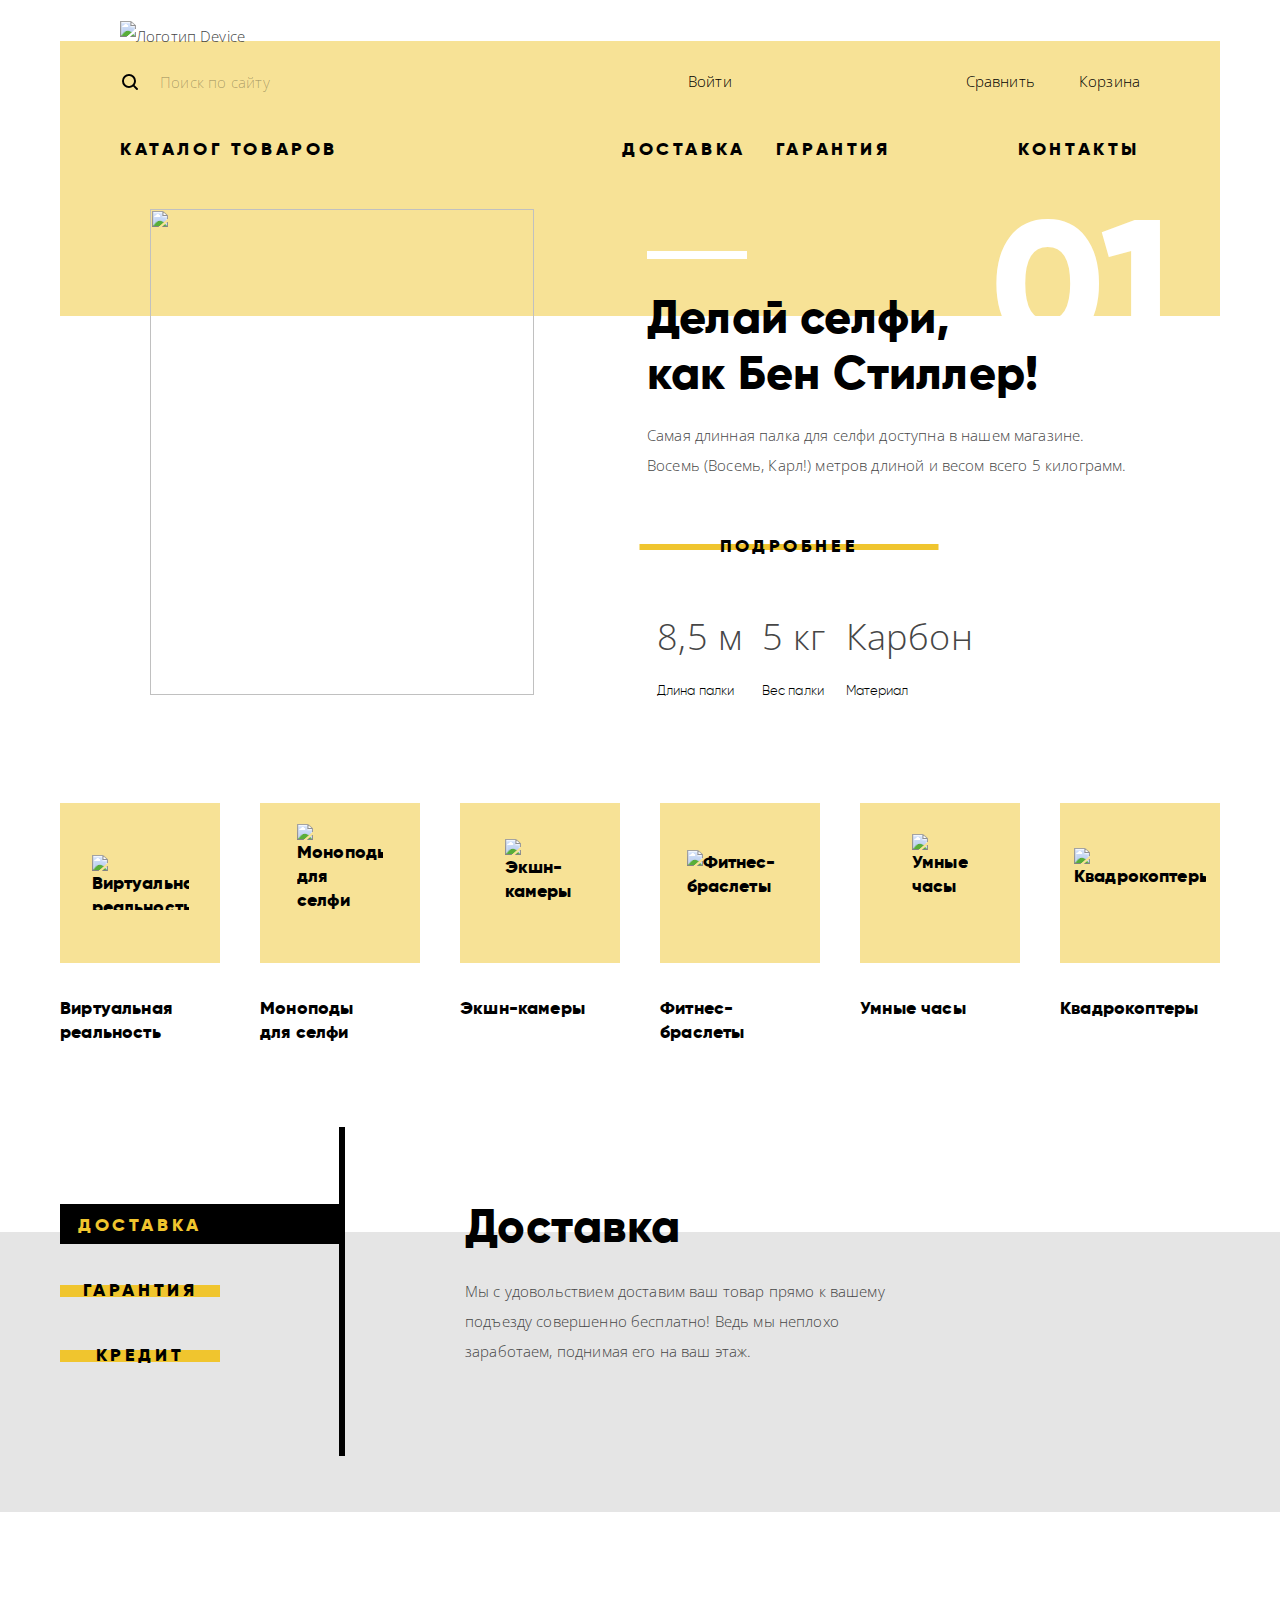
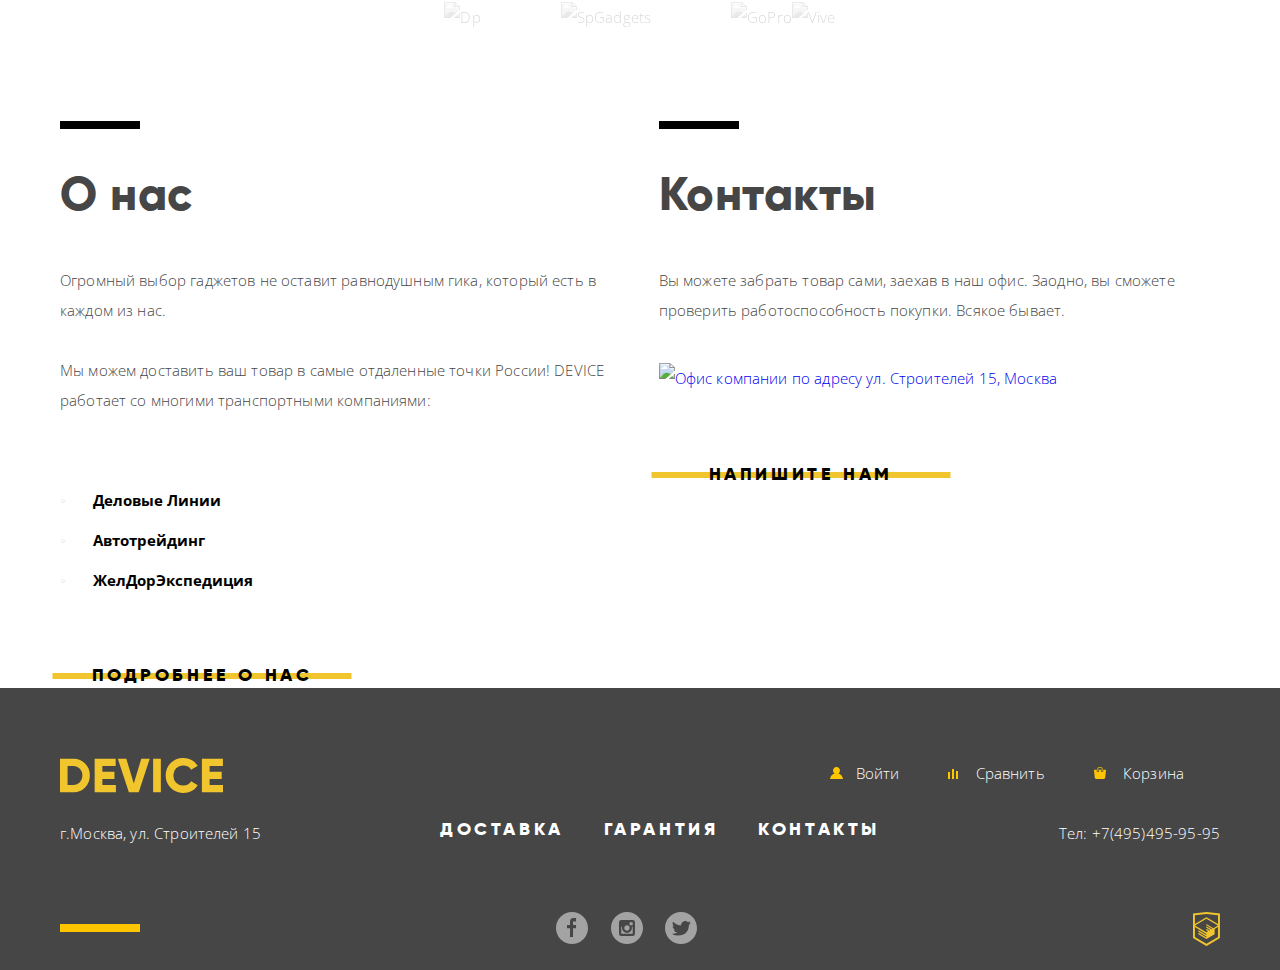
==== commit ab908de4: "Поправил Б2, Б4, Б9" ====
--- a/index.html
+++ b/index.html
@@ -5,7 +5,6 @@
 	<title>HTML Academy: Девайс</title>
 	<!-- Подключение шрифтов -->
 	<link href="https://fonts.googleapis.com/css?family=Open+Sans:300&display=swap&subset=cyrillic" rel="stylesheet">
-	<link href="fonts/gilroy/gilroy.css" rel="stylesheet">
 	<!-- Подключение Normalize.css -->
 	<link rel="stylesheet" href="css/normalize.css">
 	<!-- Подключение собственных стилей -->
@@ -88,7 +87,7 @@
 									<img src="img/slider/slider-1.png" alt="" width="384" height="486">
 								</div>
 								<div class="slider-content one">
-									<h2>Делай селфи,<br> как Бен Стиллер!</h2>
+									<h2>Делай селфи,<br>как Бен Стиллер!</h2>
 									<p>Самая длинная палка для селфи доступна в нашем магазине. Восемь (Восемь, Карл!) метров длиной и весом всего 5 килограмм.</p>
 									<div class="wrapper">
 										<a class="button slider-button" href="#">Подробнее</a>
@@ -144,7 +143,7 @@
 									<img src="img/slider/slider-3.png" alt="" width="526" height="334">
 								</div>
 								<div class="slider-content three">
-									<h2>Порхает как бабочка,<br> жалит как пчела!</h2>
+									<h2>Порхает&nbsp;как&nbsp;бабочка, жалит как пчела!</h2>
 									<p>Этот обычный, на первый взгляд, квадрокоптер оснащен мощным лазером, замаскированным под стандартную камеру.</p>
 									<div class="wrapper">
 										<a class="button slider-button" href="#">Подробнее</a>
@@ -180,7 +179,7 @@
 						<div class="product-wrapper-item">
 							<img src="img/popular-product/popular-1.svg" alt="Виртуальная реальность" width="97" height="55">
 						</div>
-						<p>Виртуальная <br>реальность</p>
+						<p>Виртуальная реальность</p>
 					</a>
 				</li>			
 				<li class="product-wrapper">
@@ -188,7 +187,7 @@
 						<div class="product-wrapper-item">
 							<img src="img/popular-product/popular-2.svg" alt="Моноподы для селфи" width="86" height="117">
 						</div>
-						<p>Моноподы <br>для селфи</p>
+						<p>Моноподы для селфи</p>
 					</a>
 				</li>			
 				<li class="product-wrapper">
@@ -475,7 +474,7 @@
 		Закрыть
 	</button>
 	<iframe src="https://www.google.com/maps/embed?pb=!1m18!1m12!1m3!1d1337.3209946061852!2d37.52832245806247!3d55.68730373599989!2m3!1f0!2f0!3f0!3m2!1i1024!2i768!4f13.1!3m3!1m2!1s0x46b54cf65f5c8955%3A0x694710ccd55501e!2z0YPQuy4g0KHRgtGA0L7QuNGC0LXQu9C10LksIDE1LCDQnNC-0YHQutCy0LAsINCg0L7RgdGB0LjRjywgMTE5MzEx!5e0!3m2!1sru!2sby!4v1560168631620!5m2!1sru!2sby" width="960" height="560" style="border:0" allowfullscreen></iframe>
-	<p><img src="img/map-big.jpg" alt="Офис компании по адресу ул. Строителей 15, Москва"></p>
+	<p><img src="img/map-big.jpg" width="960" height="560" alt="Офис компании по адресу ул. Строителей 15, Москва"></p>
 </section>
 <script src="js/popap-writeus.js"></script>
 <script src="js/popap-map.js"></script>
--- a/css/style.css
+++ b/css/style.css
@@ -1,184 +1,201 @@
+@font-face{
+    font-family: 'Gilroy';
+    font-weight: 300;
+    font-style: normal;
+
+    src: local('Gilroy Light'), local('Gilroy-Light'), url('../fonts/gilroy/Gilroylight.woff2') format('woff2'), url('../fonts/gilroy/Gilroylight.woff') format('woff'), url('../fonts/gilroy/Gilroylight.ttf') format('truetype');
+}
+@font-face{
+    font-family: 'Gilroy';
+    font-weight: 800;
+    font-style: normal;
+
+    src: local('Gilroy ExtraBold'), local('Gilroy-ExtraBold'), url('../fonts/gilroy/Gilroyextrabold.woff2') format('woff2'), url('../fonts/gilroy/Gilroyextrabold.woff') format('woff'), url('../fonts/gilroy/Gilroyextrabold.ttf') format('truetype');
+}
+
 body{
-	font-family: 'Open Sans', Arial, sans-serif;
-	font-size: 15px;
-	font-weight: 300;
-	font-style: normal;
-	font-stretch: normal;
-	line-height: 30px;
-
-	margin: 0;
-	padding: 0;
-
-	color: #464646;
-	background-color: #fff;
+    font-family: 'Open Sans', Arial, sans-serif;
+    font-size: 15px;
+    font-weight: 300;
+    font-style: normal;
+    font-stretch: normal;
+    line-height: 30px;
+
+    margin: 0;
+    padding: 0;
+
+    letter-spacing: 0.15px;
+
+    color: #464646;
+    background-color: #fff;
 }
 
 a{
-	text-decoration: none;
+    text-decoration: none;
 }
 .visually-hidden{
-	position: absolute;
-
-	clip: rect(0, 0, 0, 0);
-
-	width: 1px;
-	height: 1px;
+    position: absolute;
+
+    clip: rect(0, 0, 0, 0);
+
+    width: 1px;
+    height: 1px;
 }
 
 /**************************/
 /*********HEADER***********/
 /**************************/
 .wrapper-content{
-	width: 1160px;
-	margin: 0 auto;
-	padding: 0 20px;
+    width: 1160px;
+    margin: 0 auto;
+    padding: 0 20px;
 }
 .header-content{
-	box-sizing: border-box;
-	padding-top: 21px;
-
-	background: linear-gradient(to bottom, #fff, #fff 13%, #f7e296 13%);
+    box-sizing: border-box;
+    padding-top: 21px;
+
+    background: linear-gradient(to bottom, #fff, #fff 13%, #f7e296 13%);
 }
 /*Логотип*/
 .header-logo{
-	display: inline-block;
-	/*margin-left: 60px;*/
-
-	margin-left: 40px;
+    display: inline-block;
+    /*margin-left: 60px;*/
+
+    margin-left: 40px;
 }
 .header-logo img{
-	width: 165px;
-	height: 35px;
+    width: 165px;
+    height: 35px;
 }
 .header-logo[href]:hover,
 .header-logo[href]:focus{
-	opacity: 0.6;
+    opacity: 0.6;
 }
 .header-logo[href]:active{
-	opacity: 0.3;
+    opacity: 0.3;
 }
 /*Навишация*/
 .main-navigation{
-	position: relative;
-
-	/*min-height: 186px;*/
-	min-height: 250px;
-	/*padding-top: 50px;*/
-	padding-top: 15px;
+    position: relative;
+    /*min-height: 186px;*/
+
+    min-height: 250px;
+    /*padding-top: 50px;*/
+    padding-top: 15px;
 }
 .main-navigation-wrapper{
-	display: flex;
-
-	padding-right: 60px;
-	/*padding-left: 60px;*/
-	padding-left: 40px;
-
-	justify-content: space-between;
+    display: flex;
+
+    padding-right: 60px;
+    /*padding-left: 60px;*/
+    padding-left: 40px;
+
+    justify-content: space-between;
 }
 .main-navigation-wrapper:last-child{
-	/*padding-top: 50px;*/
-	padding-top: 38px;
+    /*padding-top: 50px;*/
+    padding-top: 38px;
 }
 /*Поиск*/
 .search{
-	font-family: 'Open Sans', Arial, sans-serif;
-	font-size: 15px;
-	font-weight: 300;
-	line-height: 30px;
-
-	letter-spacing: 0.2px;
-
-	color: rgba(0, 0, 0, 1);
+    font-family: 'Open Sans', Arial, sans-serif;
+    font-size: 15px;
+    font-weight: 300;
+    line-height: 30px;
+
+    letter-spacing: 0.2px;
+
+    color: rgba(0, 0, 0, 1);
 }
 .search::placeholder{
-	color: rgba(0, 0, 0, 0.3);
+    color: rgba(0, 0, 0, 0.3);
 }
 .search:hover::placeholder{
-	color: rgba(0, 0, 0, 0.6);
+    color: rgba(0, 0, 0, 0.6);
 }
 .search:focus::placeholder{
-	color: rgba(0, 0, 0, 1);
+    color: rgba(0, 0, 0, 1);
 }
 .user-nav .search:focus{
-	border-bottom: 2px solid rgba(0, 0, 0, 1);
+    border-bottom: 2px solid rgba(0, 0, 0, 1);
 }
 .search-wrapper{
-	position: relative;
-
-	width: 440px;
-	margin-right: 80px;
+    position: relative;
+
+    width: 440px;
+    margin-right: 80px;
 }
 .search{
-	width: 100%;
-	padding-left: 40px;
-
-	border-top: none;
-	border-right: none;
-	border-bottom: 2px solid transparent;
-	border-left: none;
-	background-color: transparent;
+    width: 100%;
+    padding-left: 40px;
+
+    border-top: none;
+    border-right: none;
+    border-bottom: 2px solid transparent;
+    border-left: none;
+    background-color: transparent;
 }
 .search-button{
-	line-height: 30px;
-
-	position: absolute;
-	right: 0;
-	bottom: 0;
-
-	visibility: hidden;
-
-	height: 49px;
-	padding: 8px 18px;
-
-	cursor: pointer;
-	letter-spacing: 2px;
-	text-transform: none;
-
-	border: 2px solid rgba(0, 0, 0, 1);
-	background-color: transparent;
+    line-height: 30px;
+
+    position: absolute;
+    right: 0;
+    bottom: 0;
+
+    visibility: hidden;
+
+    height: 49px;
+    padding: 8px 18px;
+
+    cursor: pointer;
+    letter-spacing: 2px;
+    text-transform: none;
+
+    border: 2px solid rgba(0, 0, 0, 1);
+    background-color: transparent;
 }
 .search:focus{
-	border-bottom: 2px solid #000;
-	outline: none;
+    border-bottom: 2px solid #000;
+    outline: none;
 }
 .search:active{
-	border-bottom: 2px solid rgba(255, 255, 255, 0.3);
-	outline: none;
+    border-bottom: 2px solid rgba(255, 255, 255, 0.3);
+    outline: none;
 }
 .search:focus ~ .search-button,
 .search-button:hover,
 .search-button:focus{
-	visibility: visible;
+    visibility: visible;
 }
 .search-button:hover,
 .search-button:focus{
-	color: #fff;
-	background-color: #000;
+    color: #fff;
+    background-color: #000;
 }
 .search-button:active{
-	color: rgba(255, 255, 255, 0.3);
-	background-color: #000;
+    color: rgba(255, 255, 255, 0.3);
+    background-color: #000;
 }
 .search-wrapper::before{
-	position: absolute;
-	top: 8px;
-	left: 2px;
-
-	width: 16px;
-	height: 16px;
-
-	content: '';
-
-	background-image: url('../img/icon/search.svg');
-	background-repeat: no-repeat;
+    position: absolute;
+    top: 8px;
+    left: 2px;
+
+    width: 16px;
+    height: 16px;
+
+    content: '';
+
+    background-image: url('../img/icon/search.svg');
+    background-repeat: no-repeat;
 }
 /*Навигация*/
 .navigation{
-	display: flex;
-
-	min-width: 500px;
-
-	justify-content: space-between;
+    display: flex;
+
+    min-width: 500px;
+
+    justify-content: space-between;
 }
 .user-navigation,
 .navigation-list,
@@ -186,33 +203,33 @@
 .site-navigation-section,
 .services-content,
 .manufacturers{
-	list-style: none;
+    list-style: none;
 }
 .user-navigation a,
 .navigation-link{
-	color: #000;
+    color: #000;
 }
 .navigation-catalog::after{
-	position: absolute;
-	top: 3px;
-	right: -20px;
-
-	width: 16px;
-	height: 16px;
-
-	content: '';
-
-	opacity: 0.3;
-	background-image: url('../img/navigation/plus.svg');
-	background-repeat: no-repeat;
-	background-position: 0 0;
+    position: absolute;
+    top: 3px;
+    right: -20px;
+
+    width: 16px;
+    height: 16px;
+
+    content: '';
+
+    opacity: 0.3;
+    background-image: url('../img/navigation/plus.svg');
+    background-repeat: no-repeat;
+    background-position: 0 0;
 }
 .site-navigation-section a,
 .navigation-list a,
 .site-navigation-item a{
-	text-transform: uppercase;
-
-	color: #000;
+    text-transform: uppercase;
+
+    color: #000;
 }
 .user-navigation a:hover,
 .user-navigation a:focus,
@@ -224,64 +241,64 @@
 .navigation-link:focus,
 .site-navigation-item a:hover,
 .site-navigation-item a:focus{
-	color: rgba(0, 0, 0, 0.6);
+    color: rgba(0, 0, 0, 0.6);
 }
 .user-navigation a:active,
 .site-navigation-section a:active,
 .navigation-list a:active,
 .navigation-link:active,
 .site-navigation-item a:active{
-	color: rgba(0, 0, 0, 0.3);
+    color: rgba(0, 0, 0, 0.3);
 }
 .navigation-list{
-	font-family: Gilroy, Tahoma, Geneva, sans-serif;
-	font-size: 18px;
-	font-weight: 800;
-	line-height: 1.33;
-
-	text-align: left;
-	letter-spacing: 3.6px;
+    font-family: Gilroy, Tahoma, Geneva, sans-serif;
+    font-size: 18px;
+    font-weight: 800;
+    line-height: 1.33;
+
+    text-align: left;
+    letter-spacing: 3.6px;
 }
 .site-navigation-section a{
-	text-transform: none;
+    text-transform: none;
 }
 .navigation-link__compare{
-	position: relative;
+    position: relative;
 }
 .navigation-link__compare::before{
-	position: absolute;
-	top: 11px;
-	/*left: 8px;*/
-	left: -16px;
-
-	width: 14px;
-	height: 12px;
-
-	content: '';
-
-	background-image: url('../img/icon/compare.svg');
-	background-repeat: no-repeat;
-	background-position: 0 0;
+    position: absolute;
+    top: 11px;
+    /*left: 8px;*/
+    left: -16px;
+
+    width: 14px;
+    height: 12px;
+
+    content: '';
+
+    background-image: url('../img/icon/compare.svg');
+    background-repeat: no-repeat;
+    background-position: 0 0;
 }
 .navigation-link__cart{
-	position: relative;
-
-	margin-left: 40px;
+    position: relative;
+
+    margin-left: 40px;
 }
 .navigation-link__cart::before{
-	position: absolute;
-	top: 11px;
-	/*left: 8px;*/
-	left: -16px;
-
-	width: 14px;
-	height: 12px;
-
-	content: '';
-
-	background-image: url('../img/icon/cart.svg');
-	background-repeat: no-repeat;
-	background-position: 0 0;
+    position: absolute;
+    top: 11px;
+    /*left: 8px;*/
+    left: -16px;
+
+    width: 14px;
+    height: 12px;
+
+    content: '';
+
+    background-image: url('../img/icon/cart.svg');
+    background-repeat: no-repeat;
+    background-position: 0 0;
 }
 .user-navigation-link:hover::before,
 .user-navigation-link:focus::before,
@@ -289,211 +306,212 @@
 .navigation-link__compare:focus::before,
 .navigation-link__cart:hover::before,
 .navigation-link__cart:focus::before{
-	opacity: 0.6;
+    opacity: 0.6;
 }
 .user-navigation-link:active::before,
 .navigation-link__compare:active::before,
 .navigation-link__cart:active::before{
-	opacity: 0.3;
+    opacity: 0.3;
 }
 .user-navigation,
 .site-navigation-list,
 .navigation-list,
 .popular-products{
-	margin: 0;
-	padding: 0;
+    margin: 0;
+    padding: 0;
 }
 .site-navigation-list{
-	position: relative;
-
-	width: 246px;
-	margin-right: auto;
-	padding-right: 20px;
+    position: relative;
+
+    width: 246px;
+    margin-right: auto;
+    padding-right: 20px;
 }
 .site-navigation-item .navigation-list{
-	position: relative;
+    position: relative;
 }
 .site-navigation-item .navigation-list::after{
-	position: absolute;
-	top: 0px;
-	left: 232px;
-
-	width: 16px;
-	height: 16px;
-
-	content: '';
-
-	opacity: 0.3;
-	background-image: url('../img/navigation/plus.svg');
-	background-repeat: no-repeat;
-	background-position: 0 0;
+    position: absolute;
+    top: 0;
+    left: 232px;
+
+    width: 16px;
+    height: 16px;
+
+    content: '';
+
+    opacity: 0.3;
+    background-image: url('../img/navigation/plus.svg');
+    background-repeat: no-repeat;
+    background-position: 0 0;
 }
 .navigation-link{
-	/*padding-left: 25px;*/
-	padding-left: 4px;
+    /*padding-left: 25px;*/
+    padding-left: 4px;
 }
 .user-navigation{
-	position: relative;
-
-	margin-right: auto;
-	/*padding-left: 25px;*/
-	padding-left: 48px;
-
-	flex-grow: 1;
+    position: relative;
+
+    margin-right: auto;
+    /*padding-left: 25px;*/
+    padding-left: 48px;
+
+    flex-grow: 1;
 }
 .user-navigation-link::before{
-	position: absolute;
-	top: 8px;
-	/*left: 5px; */
-	left: 21px;
-
-	width: 14px;
-	height: 12px;
-
-	content: '';
-
-	background-image: url('../img/icon/user.svg');
-	background-repeat: no-repeat;
-	background-position: 0 0;
+    position: absolute;
+    top: 8px;
+    /*left: 5px; */
+    left: 21px;
+
+    width: 14px;
+    height: 12px;
+
+    content: '';
+
+    background-image: url('../img/icon/user.svg');
+    background-repeat: no-repeat;
+    background-position: 0 0;
 }
 .site-navigation-item .site-navigation-link{
-	font-family: 'Open Sans', Arial, sans-serif;
-	font-size: 15px;
-	font-weight: 300;
-	font-style: normal;
-	font-stretch: normal;
-	line-height: 30px;
-
-	display: block;
-
-	color: #000;
+    font-family: 'Open Sans', Arial, sans-serif;
+    font-size: 15px;
+    font-weight: 300;
+    font-style: normal;
+    font-stretch: normal;
+    line-height: 30px;
+
+    display: block;
+
+    color: #000;
 }
 .site-navigation-item .site-navigation-link:hover{
-	opacity: 1;
+    opacity: 1;
 }
 .site-navigation-section{
-	margin: 0;
-	padding: 0;
+    margin: 0;
+    padding: 0;
 }
 .site-navigation-inner-list{
-	position: absolute;
-	z-index: 1;
-	top: 20px;
-	left: -30px;
-
-	display: none;
-	display: flex;
-
-	width: 1105px;
-	margin: 0;
-	margin-left: -30px;
-	padding: 0;
-	padding-top: 15px;
-	padding-bottom: 30px;
-	padding-left: 55px;
-
-	list-style: none;
-
-	background-color: #f7e296;
+    position: absolute;
+    z-index: 1;
+    top: 20px;
+    left: -30px;
+
+    display: none;
+    display: flex;
+
+    width: 1105px;
+    margin: 0;
+    margin-left: -30px;
+    padding: 0;
+    padding-top: 15px;
+    padding-bottom: 30px;
+    padding-left: 55px;
+
+    list-style: none;
+
+    background-color: #f7e296;
 }
 .site-navigation-inner-list li{
-	width: 240px;
+    width: 240px;
 }
 .navigation-list + .site-navigation-inner-list{
-	opacity: 0;
+    opacity: 0;
 }
 .site-navigation-list:first-child:hover .site-navigation-inner-list{
-	opacity: 1;
+    opacity: 1;
 }
 .navigation-catalog{
-	position: relative;
-
-	display: inline;
-
-	min-width: auto;
-
-	text-transform: uppercase;
-
-	color: #000;
+    position: relative;
+
+    display: inline;
+
+    min-width: auto;
+
+    text-transform: uppercase;
+
+    color: #000;
 }
 .navigation-list{
-	display: flex;
-	/*min-width: 500px;*/
-
-	min-width: 518px;
+    display: flex;
+    /*min-width: 500px;*/
+
+    min-width: 518px;
 }
 .navigation-list li{
-	margin-left: 30px;
+    margin-left: 30px;
 }
 .navigation-list li:first-child{
-	margin-left: 0;
+    margin-left: 0;
 }
 .navigation-list li:last-child{
-	margin-left: auto;
+    margin-left: auto;
 }
 /*Слайдер*/
 .main-content{
-	width: 1160px;
-	margin: 0 auto;
-	padding: 0 20px;
-
-	background: linear-gradient(to bottom, #f7e296, #f7e296 80px, #fff 80px); /* высота header 280, высота с макета 300, но в 280 заложена еще и высота логотипа */
+    width: 1160px;
+    margin: 0 auto;
+    padding: 0 20px;
+
+    background: linear-gradient(to bottom, #f7e296, #f7e296 80px, #fff 80px); /* высота header 280, высота с макета 300, но в 280 заложена еще и высота логотипа */
 }
 .slider{
-	position: relative;
-
-	min-height: 500px;
+    position: relative;
+
+    min-height: 500px;
 }
 .slider-wrapper{
-	position: relative;
-
-	display: flex;
-
-	justify-content: space-between;
+    position: relative;
+
+    display: flex;
+
+    justify-content: space-between;
 }
 .slider-content{
-	/*margin-right: 100px;*/
-	margin-right: 78px;
+    /*margin-right: 100px;*/
+    margin-right: 78px;
 }
 .slider-content h2{
-	font-family: Gilroy, Tahoma, Geneva, sans-serif;
-	font-size: 47px;
-	font-weight: 800;
-	line-height: 56px;
-
-	position: relative;
-	z-index: 2;
-
-	max-width: 500px;
-	margin: 0;
-	/*margin-bottom: 27px;*/
-	margin-bottom: 19px;
-	/*padding-top: 50px;*/
-	padding-top: 38px;
-
-	letter-spacing: 0.2px;
-
-	color: #000;
+    font-family: Gilroy, Tahoma, Geneva, sans-serif;
+    font-size: 47px;
+    font-weight: 800;
+    line-height: 56px;
+
+    position: relative;
+    z-index: 2;
+
+    width: 495px;
+    /*max-width: 500px;*/
+    margin: 0;
+    /*margin-bottom: 27px;*/
+    margin-bottom: 19px;
+    /*padding-top: 50px;*/
+    padding-top: 38px;
+
+    letter-spacing: 0.2px;
+
+    color: #000;
 }
 .slider-content h2::before{
-	position: absolute;
-	top: 0;
-
-	width: 100px;
-	height: 8px;
-
-	content: '';
-
-	background-color: #fff;
+    position: absolute;
+    top: 0;
+
+    width: 100px;
+    height: 8px;
+
+    content: '';
+
+    background-color: #fff;
 }
 .slider-content h2::after{
-	font-family: Gilroy, Tahoma, Geneva, sans-serif;
-	font-size: 180px;
-	font-weight: 800;
-	line-height: 56px;
-
-	position: absolute;
-	z-index: -1;
+    font-family: Gilroy, Tahoma, Geneva, sans-serif;
+    font-size: 180px;
+    font-weight: 800;
+    line-height: 56px;
+
+    position: absolute;
+    z-index: -1;
     /*	top: 20px;
     right: 0;*/
     top: 7px;
@@ -506,70 +524,70 @@
     color: #fff;
 }
 .one h2::after{
-	content: '01';
+    content: '01';
 }
 .two h2::after{
-	content: '02';
+    content: '02';
 }
 .three h2::after{
-	content: '03';
+    content: '03';
 }
 .slider-content p{
-	font-size: 15px;
-	font-weight: 300;
-	line-height: 30px;
-
-	max-width: 480px;
-	margin: 0;
-	margin-bottom: 55px;
-
-	color: #464646;
+    font-size: 15px;
+    font-weight: 300;
+    line-height: 30px;
+
+    max-width: 480px;
+    margin: 0;
+    margin-bottom: 55px;
+
+    color: #464646;
 }
 .slider-list{
-	margin: 0;
-	padding: 0;
-
-	list-style: none;
+    margin: 0;
+    padding: 0;
+
+    list-style: none;
 }
 .slider-controls label{
-	display: inline-block;
-
-	width: 12px;
-	height: 12px;
-	/*margin-right: 8px;*/
-	margin-right: 20px;
-
-	cursor: pointer;
-	vertical-align: top;
-
-	border-radius: 50%;
-	background-image: url(../img/slider/slider-button-empty.png);
+    display: inline-block;
+
+    width: 12px;
+    height: 12px;
+    /*margin-right: 8px;*/
+    margin-right: 20px;
+
+    cursor: pointer;
+    vertical-align: top;
+
+    border-radius: 50%;
+    background-image: url(../img/slider/slider-button-empty.png);
 }
 .slider-controls{
-	font-size: 0;
-
-	position: absolute;
-	z-index: 20;
+    font-size: 0;
+
+    position: absolute;
+    z-index: 20;
     /*	right: 20px;
     bottom: 41%;*/
     right: 63px;
     bottom: 43%;
 }
 .slide{
-	display: none;
+    display: none;
 }
 #product-1:checked ~ .slider #slide1,
 #product-2:checked ~ .slider #slide2,
 #product-3:checked ~ .slider #slide3{
-	display: block;
+    display: block;
 }
 #product-1:checked ~ .slider label[for='product-1'],
 #product-2:checked ~ .slider label[for='product-2'],
 #product-3:checked ~ .slider label[for='product-3']{
-	width: 12px;
-	height: 12px;
-
-	background-image: url(../img/slider/slider-button-active.png);
+    width: 12px;
+    height: 12px;
+
+    background-image: url(../img/slider/slider-button-active.png);
 }
 .table-specifications{
     /*	margin-top: 70px;
@@ -583,37 +601,37 @@
     border: 0;
 }
 .parameter{
-	font-family: Gilroy, Tahoma, Geneva, sans-serif;
-	font-size: 13px;
-	font-weight: 300;
-	line-height: 20px;
-
-	margin: 0;
-	padding: 0;
-	padding: 10px;
-
-	letter-spacing: 0.1px;
-
-	color: #000;
+    font-family: Gilroy, Tahoma, Geneva, sans-serif;
+    font-size: 13px;
+    font-weight: 300;
+    line-height: 20px;
+
+    margin: 0;
+    padding: 0;
+    padding: 10px;
+
+    letter-spacing: 0.1px;
+
+    color: #000;
 }
 .value{
-	font-size: 36px;
-	font-weight: 300;
-	line-height: 48px;
-
-	margin: 0;
-	padding: 0;
-	padding: 10px;
-
-	letter-spacing: 0.4px;
-
-	color: #464646;
+    font-size: 36px;
+    font-weight: 300;
+    line-height: 48px;
+
+    margin: 0;
+    padding: 0;
+    padding: 10px;
+
+    letter-spacing: 0.4px;
+
+    color: #464646;
 }
 .slider-img{
-	position: relative;
+    position: relative;
 }
 .slider-img img{
-	position: absolute;
+    position: absolute;
     /*	top: -30px;
     left: 0;*/
     top: -42px;
@@ -621,114 +639,116 @@
 }
 /*Популярные товары*/
 .popular-products{
-	display: flex;
+    display: flex;
 }
 .popular-products li{
-	margin-left: 40px;
-
-	list-style: none;
+    margin-left: 40px;
+
+    list-style: none;
 }
 .popular-products li:first-child{
-	margin-left: 0;
+    margin-left: 0;
 }
 
 /*Преимущества*/
 .services{
-	display: flex;
-
-	padding-top: 50px;
-	padding-bottom: 41px;
+    display: flex;
+
+    padding-top: 50px;
+    padding-bottom: 41px;
 }
 .control-buttons{
-	border-right: 2px solid #000;
+    border-right: 2px solid #000;
 }
 .control-buttons ul{
-	width: 280px;
-	margin: 0;
-	padding: 0;
-
-	list-style: none;
+    width: 280px;
+    margin: 0;
+    padding: 0;
+
+    list-style: none;
 }
 .services-content{
-	margin: 0;
-	padding: 0;
+    margin: 0;
+    padding: 0;
 }
 .services-content-wrapper{
-	width: 100%;
-	margin-left: 120px;
-	padding-top: 90px;
-	padding-bottom: 90px;
+    width: 100%;
+    margin-left: 120px;
+    padding-top: 90px;
+    padding-bottom: 90px;
 }
 .services-content-wrapper h2{
-	font-family: Gilroy, Tahoma, Geneva, sans-serif;
-	font-size: 47px;
-	font-weight: 800;
-	line-height: 48px;
-
-	width: 460px;
-	margin: 0;
-	padding: 0;
-	/*padding-bottom: 35px;*/
-	padding-bottom: 11px;
-
-	color: #000;
+    font-family: Gilroy, Tahoma, Geneva, sans-serif;
+    font-size: 47px;
+    font-weight: 800;
+    line-height: 48px;
+
+    width: 460px;
+    margin: 0;
+    padding: 0;
+    /*padding-bottom: 35px;*/
+    padding-bottom: 11px;
+
+    letter-spacing: 0.47px;
+
+    color: #000;
 }
 .services-content-wrapper p{
-	font-size: 15px;
-	line-height: 30px;
-
-	width: 460px;
+    font-size: 15px;
+    line-height: 30px;
+
+    width: 460px;
 }
 .services{
-	position: relative;
-
-	display: flex;
-
-	background: linear-gradient(to bottom, #fff, #fff 170px, rgba(229, 229, 229, 1) 170px);
-
-	flex-grow: 1;
+    position: relative;
+
+    display: flex;
+
+    background: linear-gradient(to bottom, #fff, #fff 170px, rgba(229, 229, 229, 1) 170px);
+
+    flex-grow: 1;
 }
 .tab-controls{
-	list-style: none;
+    list-style: none;
 }
 .services-button{
-	min-width: 100%;
+    min-width: 100%;
 }
 .tab-controls{
-	width: 90px;
-	padding-right: 114px;
-
-	text-align: center;
+    width: 90px;
+    padding-right: 114px;
+
+    text-align: center;
 }
 .info-menu-item{
-	width: 160px;
-	/* width: 45px; */
-	/*width: 90px; */
-	padding-right: 114px;
-
-	/*text-align: center;*/
+    width: 160px;
+    /* width: 45px; */
+    /*width: 90px; */
+    padding-right: 114px;
+
+    /*text-align: center;*/
 }
 .tab-wrapper{
-	display: flex;
+    display: flex;
 }
 .tab-controls{
     /*padding-top: 107px;
     padding-right: 106px;*/
     padding-top: 87px;
     padding-right: 189px;
-    padding-left: 0px;
+    padding-left: 0;
 
     border-right: 6px solid #000;
 }
 .info-menu-item{
-	/*margin-bottom: 30px;*/
-	margin-bottom: 41px;
+    /*margin-bottom: 30px;*/
+    margin-bottom: 41px;
 }
 .delivery{
-	position: relative;
+    position: relative;
 }
 .delivery::after{
-	position: absolute;
+    position: absolute;
     /*	top: 0;
     right: -250px;*/
     top: 7px;
@@ -742,90 +762,90 @@
     background-image: url(../img/services/delivery.svg);
 }
 .warranty{
-	position: relative;
+    position: relative;
 }
 .warranty::after{
-	position: absolute;
-	top: 7px;
-	right: -231px;
-
-	width: 136px;
-	height: 164px;
-
-	content: '';
-
-	background-image: url(../img/services/warranty.svg);
+    position: absolute;
+    top: 7px;
+    right: -231px;
+
+    width: 136px;
+    height: 164px;
+
+    content: '';
+
+    background-image: url(../img/services/warranty.svg);
 }
 .warranty{
-	position: relative;
+    position: relative;
 }
 .warranty::after{
-	position: absolute;
-	top: 7px;
-	right: -231px;
-
-	width: 171px;
-	height: 195px;
-
-	content: '';
-
-	background-image: url(../img/services/warranty.svg);
+    position: absolute;
+    top: 7px;
+    right: -231px;
+
+    width: 171px;
+    height: 195px;
+
+    content: '';
+
+    background-image: url(../img/services/warranty.svg);
 }
 .credit{
-	position: relative;
+    position: relative;
 }
 .credit::after{
-	position: absolute;
-	top: 0;
-	right: -250px;
-
-	width: 156px;
-	height: 188px;
-
-	content: '';
-
-	background-image: url(../img/services/credit.svg);
+    position: absolute;
+    top: 0;
+    right: -250px;
+
+    width: 156px;
+    height: 188px;
+
+    content: '';
+
+    background-image: url(../img/services/credit.svg);
 }
 
 .tab{
-	display: none;
+    display: none;
 }
 #tab1:checked ~ .wrapper-content #tab-1,
 #tab2:checked ~ .wrapper-content #tab-2,
 #tab3:checked ~ .wrapper-content #tab-3{
-	display: block;
+    display: block;
 }
 
 
 .btn{
-	font-family: Gilroy, Tahoma, Geneva, sans-serif;
-	font-size: 18px;
-	font-weight: 800;
-	line-height: 1.33;
-
-	position: relative;
-	z-index: 1;
-
-	display: flex;
-
-	text-align: center;
-	letter-spacing: 3.6px;
-	text-transform: uppercase;
-
-	color: #000;
-	border: none;
-	background-color: transparent;
-
-	justify-content: center;
-	align-items: center;
+    font-family: Gilroy, Tahoma, Geneva, sans-serif;
+    font-size: 18px;
+    font-weight: 800;
+    line-height: 1.33;
+
+    position: relative;
+    z-index: 1;
+
+    display: flex;
+
+    text-align: center;
+    letter-spacing: 3.6px;
+    text-transform: uppercase;
+
+    color: #000;
+    border: none;
+    background-color: transparent;
+
+    justify-content: center;
+    align-items: center;
 }
 .btn::before{
-	position: absolute;
-	z-index: -1;
-	top: 25%;
+    position: absolute;
+    z-index: -1;
+    top: 25%;
     /*	left: 0;
     width: 270px;*/
-    left: 0px;
+    left: 0;
 
     width: 285px;
     height: 50%;
@@ -839,879 +859,888 @@
 
 
 .btn:active{
-	color: rgba(0, 0, 0, 0.3);
+    color: rgba(0, 0, 0, 0.3);
 }
 .btn:active::before{
-	top: -10px;
-
-	height: 40px;
+    top: -10px;
+
+    height: 40px;
 }
 
 .services-button-active,
 .services-button-active:hover,
 .services-button-active:focus,
 .services-button-active:active{
-	font-family: Gilroy, Tahoma, Geneva, sans-serif;
-	font-size: 18px;
-	font-weight: 800;
-	line-height: 1.33;
-
-	position: relative;
-	z-index: 1;
-
-	text-align: center;
-	letter-spacing: 3.6px;
-	text-transform: uppercase;
-
-	color: #f0c52e;
+    font-family: Gilroy, Tahoma, Geneva, sans-serif;
+    font-size: 18px;
+    font-weight: 800;
+    line-height: 1.33;
+
+    position: relative;
+    z-index: 1;
+
+    text-align: center;
+    letter-spacing: 3.6px;
+    text-transform: uppercase;
+
+    color: #f0c52e;
 }
 .services-button-active::before{
-	position: absolute;
-	z-index: -1;
-	top: -10px;
-
-	height: 40px;
-
-	content: '';
-	transition: all 0.2s;
-
-	background-color: #000;
+    position: absolute;
+    z-index: -1;
+    top: -10px;
+
+    height: 40px;
+
+    content: '';
+    transition: all 0.2s;
+
+    background-color: #000;
 }
 .services-button{
-	font-family: Gilroy, Tahoma, Geneva, sans-serif;
-	font-size: 18px;
-	font-weight: 800;
-	line-height: 1.33;
-
-	position: relative;
-	z-index: 1;
-
-	display: flex;
-
-	text-align: center;
-	letter-spacing: 3.6px;
-	text-transform: uppercase;
-
-	color: #000;
-	border: none;
-	background-color: transparent;
-
-	justify-content: center;
-	align-items: center;
+    font-family: Gilroy, Tahoma, Geneva, sans-serif;
+    font-size: 18px;
+    font-weight: 800;
+    line-height: 1.33;
+
+    position: relative;
+    z-index: 1;
+
+    display: flex;
+
+    text-align: center;
+    letter-spacing: 3.6px;
+    text-transform: uppercase;
+
+    color: #000;
+    border: none;
+    background-color: transparent;
+
+    justify-content: center;
+    align-items: center;
 }
 .services-button::before{
-	position: absolute;
-	z-index: -1;
-	top: 25%;
-	left: 0;
-
-	width: 100%;
-	height: 50%;
-
-	content: '';
-	transition: inherit;
-
-	color: #000;
-	background-color: #f0c52e;
+    position: absolute;
+    z-index: -1;
+    top: 25%;
+    left: 0;
+
+    width: 100%;
+    height: 50%;
+
+    content: '';
+    transition: inherit;
+
+    color: #000;
+    background-color: #f0c52e;
 }
 
 .services-button:hover::before{
-	top: -10px;
-
-	height: 40px;
+    top: -10px;
+
+    height: 40px;
 }
 .services-button:active{
-	color: rgba(0, 0, 0, 0.3);
+    color: rgba(0, 0, 0, 0.3);
 }
 .services-button:active::before{
-	top: -10px;
-
-	height: 40px;
+    top: -10px;
+
+    height: 40px;
 }
 
 /*Бренды*/
 .manufacturers{
-	display: flex;
-
-	margin-top: 90px;
-	/*margin-bottom: 125px;*/
-	margin-bottom: 100px;
-	padding: 0;
-
-	justify-content: center;
+    display: flex;
+
+    margin-top: 90px;
+    /*margin-bottom: 125px;*/
+    margin-bottom: 100px;
+    padding: 0;
+
+    justify-content: center;
 }
 .manufacturers li{
-	margin-left: 80px;
-
-	list-style: none;
+    margin-left: 80px;
+
+    list-style: none;
 }
 .manufacturers li:last-child{
-	margin-left: 0;
+    margin-left: 0;
 }
 .manufacturers li:first-child{
-	margin-left: 0;
+    margin-left: 0;
 }
 .manufacturers img{
-	opacity: 0.2;
-
-	-webkit-filter: grayscale(100%);
-	-moz-filter: grayscale(100%);
-	-ms-filter: grayscale(100%);
-	-o-filter: grayscale(100%);
-	filter: grayscale(100%);
-	filter: gray; /* IE 6-9 */
+    opacity: 0.2;
+
+    -webkit-filter: grayscale(100%);
+       -moz-filter: grayscale(100%);
+        -ms-filter: grayscale(100%);
+         -o-filter: grayscale(100%);
+            filter: grayscale(100%);
+            filter: gray; /* IE 6-9 */
 }
 .manufacturers img:hover{
-	opacity: 1;
-
-	-webkit-filter: grayscale(0%);
-	-moz-filter: grayscale(0%);
-	-ms-filter: grayscale(0%);
-	-o-filter: grayscale(0%);
-	filter: grayscale(0%);
-	filter: gray; /* IE 6-9 */
+    opacity: 1;
+
+    -webkit-filter: grayscale(0%);
+       -moz-filter: grayscale(0%);
+        -ms-filter: grayscale(0%);
+         -o-filter: grayscale(0%);
+            filter: grayscale(0%);
+            filter: gray; /* IE 6-9 */
 }
 
 /*Контакты, О нас*/
 .index-columns{
-	display: flex;
-
-	justify-content: space-between;
+    display: flex;
+
+    justify-content: space-between;
 }
 .contacts{
-	padding-left: 42px;
-	padding-bottom: 90px;
+    padding-bottom: 90px;
+    padding-left: 42px;
 }
 .contacts h2,
 .about h2{
-	font-family: Gilroy, Tahoma, Geneva, sans-serif;
-	font-size: 47px;
-	font-weight: 800;
-	line-height: 1.02;
-
-	text-align: left;
-	letter-spacing: 0.5px;
+    font-family: Gilroy, Tahoma, Geneva, sans-serif;
+    font-size: 47px;
+    font-weight: 800;
+    line-height: 1.02;
+
+    text-align: left;
+    letter-spacing: 0.5px;
 }
 .about-title{
-	position: relative;
-	padding-bottom: 7px;
+    position: relative;
+
+    padding-bottom: 7px;
 }
 .about-title::before{
-	position: absolute;
-	/*top: -40px;*/
-	top: -50px;
-	left: 0;
-
-	width: 80px;
-	height: 8px;
-
-	content: '';
-
-	background-color: #000;
+    position: absolute;
+    /*top: -40px;*/
+    top: -50px;
+    left: 0;
+
+    width: 80px;
+    height: 8px;
+
+    content: '';
+
+    background-color: #000;
 }
 .contacts-title{
-	position: relative;
-	padding-bottom: 7px;
+    position: relative;
+
+    padding-bottom: 7px;
 }
 .contacts-title::before{
-	position: absolute;
-	/*top: -40px;*/
-	top: -50px;
-	left: 0;
-
-	width: 80px;
-	height: 8px;
-
-	content: '';
-
-	background-color: #000;
+    position: absolute;
+    /*top: -40px;*/
+    top: -50px;
+    left: 0;
+
+    width: 80px;
+    height: 8px;
+
+    content: '';
+
+    background-color: #000;
 }
 .contacts-img-wrapper{
-	padding-top: 23px;
+    padding-top: 23px;
 }
 .contacts-button{
-	margin-top: 70px;
+    margin-top: 70px;
 }
 .partners-content{
-	padding-top: 15px;
+    padding-top: 15px;
 }
 .partners-list{
-	font-weight: 700;
-	line-height: 40px;
-	/*margin-bottom: 85px;*/
-
-	margin-bottom: 64px;
-	padding-top: 50px;
-	padding-left: 33px;
-
-	list-style-type: none;
-
-	letter-spacing: normal;
-
-	color: #000;
+    font-weight: 700;
+    line-height: 40px;
+    /*margin-bottom: 85px;*/
+
+    margin-bottom: 64px;
+    padding-top: 50px;
+    padding-left: 33px;
+
+    list-style-type: none;
+
+    letter-spacing: normal;
+
+    color: #000;
 }
 .partners-item{
-	position: relative;
+    position: relative;
 }
 .partners-item::before{
-	position: absolute;
-	left: -33px;
-
-	content: '◦';
-
-	color: rgb(229, 229, 229);
+    position: absolute;
+    left: -33px;
+
+    content: '◦';
+
+    color: rgb(229, 229, 229);
 }
 
 /**************************/
 /*********CATALOG**********/
 /**************************/
 .page-title{
-	min-height: 47px;
-	margin: 0;
-	margin-top: 39px;
-	margin-bottom: 35px;
-	margin-left: 60px;
-	padding: 0;
-	padding: 20px;
+    min-height: 47px;
+    margin: 0;
+    margin-top: 39px;
+    margin-bottom: 35px;
+    margin-left: 60px;
+    padding: 0;
+    padding: 20px;
 }
 .breadcrumbs{
-	display: flex;
-
-	min-height: 24px;
-	margin: 0;
-	margin-bottom: 50px;
-	margin-left: 60px;
-	padding: 0;
+    display: flex;
+
+    min-height: 24px;
+    margin: 0;
+    margin-bottom: 50px;
+    margin-left: 60px;
+    padding: 0;
 }
 .container{
-	margin-top: -65px;
+    margin-top: -65px;
 }
 .container	h1{
-	font-family: Gilroy, Tahoma, Geneva, sans-serif;
-	font-size: 47px;
-	font-weight: 800;
-
-	color: #000;
+    font-family: Gilroy, Tahoma, Geneva, sans-serif;
+    font-size: 47px;
+    font-weight: 800;
+
+    color: #000;
 }
 .breadcrumbs{
-	font-size: 14px;
-	font-weight: 300;
-
-	list-style: none;
-
-	color: rgba(0, 0, 0, 0.3);
+    font-size: 14px;
+    font-weight: 300;
+
+    list-style: none;
+
+    color: rgba(0, 0, 0, 0.3);
 }
 .breadcrumbs a{
-	color: rgba(0, 0, 0, 0.3);
+    color: rgba(0, 0, 0, 0.3);
 }
 .breadcrumbs a:hover,
 .breadcrumbs a:focus{
-	color: rgba(0, 0, 0, 0.6);
+    color: rgba(0, 0, 0, 0.6);
 }
 .breadcrumbs a:active{
-	color: rgba(0, 0, 0, 0.1);
+    color: rgba(0, 0, 0, 0.1);
 }
 .breadcrumbs-current a,
 .breadcrumbs-current a:hover,
 .breadcrumbs-current a:active{
-	color: rgba(0, 0, 0, 0.3);
+    color: rgba(0, 0, 0, 0.3);
 }
 
 .catalog-sorting h2{
-	font-family: Gilroy, Tahoma, Geneva, sans-serif;
-	font-size: 16px;
-	font-weight: 800;
-
-	padding-left: 75px;
-
-	letter-spacing: 3.2px;
-	text-transform: uppercase;
-
-	color: #000;
+    font-family: Gilroy, Tahoma, Geneva, sans-serif;
+    font-size: 16px;
+    font-weight: 800;
+
+    padding-left: 75px;
+
+    letter-spacing: 3.2px;
+    text-transform: uppercase;
+
+    color: #000;
 }
 .sort-list{
-	padding-right: 200px;
-
-	list-style: none;
-
-	color: #000;
+    padding-right: 200px;
+
+    list-style: none;
+
+    color: #000;
 }
 .sort-list-updown{
-	margin: auto auto;
+    margin: auto auto;
 }
 .sort-list-up{
-	position: relative;
-
-	padding-left: 20px;
+    position: relative;
+
+    padding-left: 20px;
 }
 .sort-list-up::before{
-	position: absolute;
-	top: 5px;
-	right: 0;
-
-	width: 11px;
-	height: 10px;
-
-	content: '';
-	transform: rotate(180deg);
-
-	opacity: 0.2;
-	background-image: url(../img/icon/icon-sort.svg);
+    position: absolute;
+    top: 5px;
+    right: 0;
+
+    width: 11px;
+    height: 10px;
+
+    content: '';
+    transform: rotate(180deg);
+
+    opacity: 0.2;
+    background-image: url(../img/icon/icon-sort.svg);
 }
 .sort-list-up:hover::before,
 .sort-list-down:hover::before{
-	opacity: 0.4;
+    opacity: 0.4;
 }
 .sort-list-up:active::before,
 .sort-list-down:active::before{
-	opacity: 1;
+    opacity: 1;
 }
 .sort-list-down{
-	position: relative;
-
-	padding-right: 20px;
+    position: relative;
+
+    padding-right: 20px;
 }
 .sort-list-down::before{
-	position: absolute;
-	top: 5px;
-	right: 0;
-
-	width: 11px;
-	height: 10px;
-
-	content: '';
-
-	opacity: 0.2;
-	background-image: url(../img/icon/icon-sort.svg);
+    position: absolute;
+    top: 5px;
+    right: 0;
+
+    width: 11px;
+    height: 10px;
+
+    content: '';
+
+    opacity: 0.2;
+    background-image: url(../img/icon/icon-sort.svg);
 }
 .sort-list-item{
-	font-size: 14px;
-
-	text-transform: none;
-
-	color: rgba(0, 0, 0, 0.3);
+    font-size: 14px;
+
+    text-transform: none;
+
+    color: rgba(0, 0, 0, 0.3);
 }
 .sort-list-item:hover,
 .sort-list-item:focus{
-	color: rgba(0, 0, 0, 0.6);
+    color: rgba(0, 0, 0, 0.6);
 }
 .sort-list-item:active{
-	color: #000;
+    color: #000;
 }
 .active{
-	color: #000;
+    color: #000;
 }
 .catalog-item-price-wrap{
-	display: flex;
-
-	justify-content: space-between;
+    display: flex;
+
+    justify-content: space-between;
 }
 .catalog-item-price-wrap a{
-	font-family: Gilroy, Tahoma, Geneva, sans-serif;
-	font-size: 18px;
-	font-weight: 800;
-
-	text-transform: none;
-
-	color: #000;
+    font-family: Gilroy, Tahoma, Geneva, sans-serif;
+    font-size: 18px;
+    font-weight: 800;
+
+    text-transform: none;
+
+    color: #000;
 }
 .catalog-item-price{
-	font-family: Gilroy, Tahoma, Geneva, sans-serif;
-	font-size: 16px;
-	font-weight: 300;
-
-	color: #464646;
+    font-family: Gilroy, Tahoma, Geneva, sans-serif;
+    font-size: 16px;
+    font-weight: 300;
+
+    color: #464646;
 }
 
 /*Товары*/
 .product-wrapper a{
-	font-family: Gilroy, Tahoma, Geneva, sans-serif;
-	font-size: 18px;
-	font-weight: 800;
-	line-height: 24px;
-
-	text-transform: none;
-
-	color: #000;
+    font-family: Gilroy, Tahoma, Geneva, sans-serif;
+    font-size: 18px;
+    font-weight: 800;
+    line-height: 24px;
+
+    text-transform: none;
+
+    color: #000;
 }
 .product-wrapper-item{
-	display: flex;
-
-	width: 160px;
-	height: 160px;
-
-	background-color: #f7e296;
+    display: flex;
+
+    width: 160px;
+    height: 160px;
+
+    background-color: #f7e296;
 }
 .product-wrapper-item:hover,
 .product-wrapper-item:focus{
-	background-color: #f0c52e;
+    background-color: #f0c52e;
 }
 .product-wrapper-item img:active{
-	opacity: 0.5;
+    opacity: 0.5;
 }
 .product-wrapper-item img{
-	margin: auto auto;
+    margin: auto auto;
 }
 .product-wrapper p{
-	padding-top: 15px;
+    width: 125px;
+    padding-top: 15px;
+
+    letter-spacing: 0.18px;
 }
 /*Сетка КАТАЛОГА с фильтрами*/
 .catalog{
-	display: flex;
-
-	justify-content: center;
+    display: flex;
+
+    justify-content: center;
 }
 .catalog-wrapper{
-	display: flex;
-	flex-direction: column;
-
-	flex-grow: 1;
+    display: flex;
+    flex-direction: column;
+
+    flex-grow: 1;
 }
 .catalog-filter{
-	display: flex;
-	flex-direction: column;
-
-	background-color: #ebebeb;
-
-	flex-grow: 1;
+    display: flex;
+    flex-direction: column;
+
+    background-color: #ebebeb;
+
+    flex-grow: 1;
 }
 .catalog-filter form{
-	width: 268px;
-	margin-left: auto;
-	padding-right: 68px;
+    width: 268px;
+    margin-left: auto;
+    padding-right: 68px;
 }
 .catalog-sorting{
-	display: flex;
-
-	padding: 3px;
-
-	background-color: #ebebeb;
+    display: flex;
+
+    padding: 3px;
+
+    background-color: #ebebeb;
 }
 .catalog-list{
-	display: flex;
-
-	width: 760px;
-	margin-top: 70px;
-	margin-right: auto;
-	padding-left: 75px;
-
-	flex-wrap: wrap;
-	justify-content: space-between;
+    display: flex;
+
+    width: 760px;
+    margin-top: 70px;
+    margin-right: auto;
+    padding-left: 75px;
+
+    flex-wrap: wrap;
+    justify-content: space-between;
 }
 .filter-title{
-	font-family: Gilroy, Tahoma, Geneva, sans-serif;
-	font-size: 16px;
-	font-weight: 800;
-	line-height: 24px;
-
-	display: flex;
-	flex-direction: column;
-
-	width: 268px;
-	margin-left: auto;
-	padding-right: 68px;
-
-	letter-spacing: 3.2px;
-	text-transform: uppercase;
-
-	color: #000;
-
-	align-items: center;
-	justify-content: center;
+    font-family: Gilroy, Tahoma, Geneva, sans-serif;
+    font-size: 16px;
+    font-weight: 800;
+    line-height: 24px;
+
+    display: flex;
+    flex-direction: column;
+
+    width: 268px;
+    margin-left: auto;
+    padding-right: 68px;
+
+    letter-spacing: 3.2px;
+    text-transform: uppercase;
+
+    color: #000;
+
+    align-items: center;
+    justify-content: center;
 }
 .filter-title-wrapper{
-	background-color: #d9d9d9;
+    background-color: #d9d9d9;
 }
 .catalog-item{
-	position: relative;
-
-	width: 360px;
-	min-height: 470px;
-	margin-bottom: 45px;
+    position: relative;
+
+    width: 360px;
+    min-height: 470px;
+    margin-bottom: 45px;
 }
 .img-wrapper{
-	background-color: #eee;
+    background-color: #eee;
 }
 .catalog-item:hover img{
-	opacity: 0.5;
+    opacity: 0.5;
 }
 .catalog-item:hover .curtain{
-	z-index: 2;
+    z-index: 2;
 }
 .catalog-item{
-	position: relative;
+    position: relative;
 }
 .catalog-item-new::before{
-	position: absolute;
-	top: 28px;
-	right: 27px;
-
-	width: 61px;
-	height: 61px;
-
-	content: '';
-
-	background-image: url(../img/product/NEW.png);
+    position: absolute;
+    top: 28px;
+    right: 27px;
+
+    width: 61px;
+    height: 61px;
+
+    content: '';
+
+    background-image: url(../img/product/NEW.png);
 }
 .curtain{
-	position: absolute;
-	z-index: -1;
-	top: 40%;
-	left: 50%;
-
-	transform: translate(-50%, -50%);
+    position: absolute;
+    z-index: -1;
+    top: 40%;
+    left: 50%;
+
+    transform: translate(-50%, -50%);
 }
 .catalog-button:focus ~ img,
 .catalog-compare-button:focus ~ img{
-	opacity: 0.5;
+    opacity: 0.5;
 }
 .contols{
-	display: flex;
+    display: flex;
 }
 .sort-list{
-	display: flex;
+    display: flex;
 }
 .sort-list .sort-list-item{
-	margin-left: 20px;
+    margin-left: 20px;
 }
 .breadcrumbs li:first-child{
-	margin-left: 0;
+    margin-left: 0;
 }
 .breadcrumbs li{
-	position: relative;
-
-	margin-left: 40px;
+    position: relative;
+
+    margin-left: 40px;
 }
 .breadcrumbs li::after{
-	position: absolute;
-	right: -20px;
-	bottom: 20px;
-
-	width: 5px;
-	height: 10px;
-
-	content: '>';
+    position: absolute;
+    right: -20px;
+    bottom: 20px;
+
+    width: 5px;
+    height: 10px;
+
+    content: '>';
 }
 .breadcrumbs li:last-child::after{
-	content: '';
+    content: '';
 }
 
 /*Пагинация*/
 .pagination{
-	display: flex;
-
-	width: 760px;
-	margin-right: 20px;
-	margin-bottom: 77px;
-	margin-left: 70px;
-	padding: 0;
-
-	background-color: rgba(0, 0, 0, 0.08);
-
-	justify-content: space-between;
+    display: flex;
+
+    width: 760px;
+    margin-right: 20px;
+    margin-bottom: 77px;
+    margin-left: 70px;
+    padding: 0;
+
+    background-color: rgba(0, 0, 0, 0.08);
+
+    justify-content: space-between;
 }
 .pagination-list{
-	display: flex;
-
-	margin: 0;
-	padding: 0;
-	padding: 30px;
-
-	list-style: none;
-
-	justify-content: space-between;
+    display: flex;
+
+    margin: 0;
+    padding: 0;
+    padding: 30px;
+
+    list-style: none;
+
+    justify-content: space-between;
 }
 .pagination-item a{
-	font-size: 16px;
-	font-weight: 800;
-	line-height: 24px;
-
-	display: block;
-
-	padding: 20px;
-
-	letter-spacing: 3.2px;
-	text-transform: uppercase;
-
-	color: rgba(0, 0, 0, 0.3);
+    font-size: 16px;
+    font-weight: 800;
+    line-height: 24px;
+
+    display: block;
+
+    padding: 20px;
+
+    letter-spacing: 3.2px;
+    text-transform: uppercase;
+
+    color: rgba(0, 0, 0, 0.3);
 }
 .pagination-item-current a{
-	color: #000;
+    color: #000;
 }
 .button-pagination{
-	font-family: Gilroy, Tahoma, Geneva, sans-serif;
-	font-size: 16px;
-	font-weight: 800;
-	line-height: 24px;
-
-	margin: 0;
-	padding: 0;
-	padding: 30px;
-
-	letter-spacing: 3.2px;
-	text-transform: uppercase;
-
-	color: #000;
-	border: none;
-	background-color: transparent;
+    font-family: Gilroy, Tahoma, Geneva, sans-serif;
+    font-size: 16px;
+    font-weight: 800;
+    line-height: 24px;
+
+    margin: 0;
+    padding: 0;
+    padding: 30px;
+
+    letter-spacing: 3.2px;
+    text-transform: uppercase;
+
+    color: #000;
+    border: none;
+    background-color: transparent;
 }
 .button-pagination:hover,
 .button-pagination:focus{
-	background-color: #d9d9d9;
+    background-color: #d9d9d9;
 }
 .button-pagination:active{
-	opacity: 0.3;
-	color: #000;
-	background-color: #ebebeb;
+    opacity: 0.3;
+    color: #000;
+    background-color: #ebebeb;
 }
 
 /*Боковая панель фильтра*/
 /*Ползунок*/
 fieldset.catalog-filter-range{
-	margin-top: 70px;
-	margin-bottom: 15px;
-
-	border: none;
-	border-top: 2px solid rgba(0, 0, 0, 1);
-	border-bottom: 2px solid rgba(0, 0, 0, 1);
+    margin-top: 70px;
+    margin-bottom: 15px;
+
+    border: none;
+    border-top: 2px solid rgba(0, 0, 0, 1);
+    border-bottom: 2px solid rgba(0, 0, 0, 1);
 }
 .catalog-filter-range{
-	position: relative;
-
-	height: 140px;
-	padding: 0;
+    position: relative;
+
+    height: 140px;
+    padding: 0;
 }
 .catalog-filter-range legend{
-	font-family: Gilroy, Tahoma, Geneva, sans-serif;
-	font-size: 18px;
-	font-weight: 800;
-	line-height: 24px;
-
-	position: absolute;
-	top: 10px;
-	left: 0;
-
-	letter-spacing: 0.2px;
+    font-family: Gilroy, Tahoma, Geneva, sans-serif;
+    font-size: 18px;
+    font-weight: 800;
+    line-height: 24px;
+
+    position: absolute;
+    top: 10px;
+    left: 0;
+
+    letter-spacing: 0.2px;
 }
 .catalog-filter-range label{
-	font-size: 14px;
-	font-weight: 300;
-	line-height: 24px;
-
-	position: absolute;
-	top: 30px;
-
-	letter-spacing: normal;
-
-	color: rgba(0, 0, 0, 0.2);
+    font-size: 14px;
+    font-weight: 300;
+    line-height: 24px;
+
+    position: absolute;
+    top: 30px;
+
+    letter-spacing: normal;
+
+    color: rgba(0, 0, 0, 0.2);
 }
 
 .catalog-filter-range label:last-of-type{
-	left: 90px;
+    left: 90px;
 }
 
 .catalog-filter-range button{
-	font-size: 0;
-	line-height: 0;
-
-	color: transparent;
+    font-size: 0;
+    line-height: 0;
+
+    color: transparent;
 }
 
 .filter-price{
-	position: relative;
-
-	width: 196px;
-	margin-top: 50px;
+    position: relative;
+
+    width: 196px;
+    margin-top: 50px;
 }
 
 .filter-price::before{
-	position: absolute;
-	top: 18px;
-	left: 20px;
-
-	width: 179px;
-	height: 2px;
-
-	content: '';
-
-	background-color: rgba(219, 219, 219, 1);
+    position: absolute;
+    top: 18px;
+    left: 20px;
+
+    width: 179px;
+    height: 2px;
+
+    content: '';
+
+    background-color: rgba(219, 219, 219, 1);
 }
 
 .filter-price::after{
-	position: absolute;
-	top: 18px;
-	left: 20px;
-
-	width: 90px;
-	height: 2px;
-
-	content: '';
-
-	background-color: rgba(145, 201, 47, 1);
+    position: absolute;
+    top: 18px;
+    left: 20px;
+
+    width: 90px;
+    height: 2px;
+
+    content: '';
+
+    background-color: rgba(145, 201, 47, 1);
 }
 
 .filter-price button{
-	font-size: 0;
-	line-height: 0;
-
-	position: absolute;
-	top: 10px;
-
-	width: 20px;
-	height: 22px;
-
-	cursor: pointer;
-
-	color: transparent;
-	border: none;
-	background-color: transparent;
-	background-image: url('../img/filter/filter-button.svg');
-	background-repeat: no-repeat;
+    font-size: 0;
+    line-height: 0;
+
+    position: absolute;
+    top: 10px;
+
+    width: 20px;
+    height: 22px;
+
+    cursor: pointer;
+
+    color: transparent;
+    border: none;
+    background-color: transparent;
+    background-image: url('../img/filter/filter-button.svg');
+    background-repeat: no-repeat;
 }
 
 .filter-price button:first-of-type{
-	left: 0;
+    left: 0;
 }
 
 .filter-price button:last-of-type{
-	left: 110px;
+    left: 110px;
 }
 /*Чекбоксы*/
 fieldset.catalog-filter-color{
-	margin-bottom: 15px;
-
-	border: none;
-	border-bottom: 2px solid rgba(0, 0, 0, 1);
+    margin-bottom: 15px;
+
+    border: none;
+    border-bottom: 2px solid rgba(0, 0, 0, 1);
 }
 .catalog-filter-color{
-	position: relative;
-
-	height: 285px;
-	padding: 0;
+    position: relative;
+
+    height: 285px;
+    padding: 0;
 }
 .catalog-filter-color legend{
-	font-family: Gilroy, Tahoma, Geneva, sans-serif;
-	font-size: 18px;
-	font-weight: 800;
-	line-height: 24px;
-
-	position: absolute;
-	top: 10px;
-	left: 0;
-
-	letter-spacing: 0.2px;
+    font-family: Gilroy, Tahoma, Geneva, sans-serif;
+    font-size: 18px;
+    font-weight: 800;
+    line-height: 24px;
+
+    position: absolute;
+    top: 10px;
+    left: 0;
+
+    letter-spacing: 0.2px;
 }
 .catalog-filter-color ul{
-	display: block;
-
-	margin: 0;
-	margin-top: 50px;
-	padding: 0;
-
-	list-style: none;
+    display: block;
+
+    margin: 0;
+    margin-top: 50px;
+    padding: 0;
+
+    list-style: none;
 }
 .filter-color{
-	padding-bottom: 10px;
+    padding-bottom: 10px;
 }
 .option{
-	display: block;
+    display: block;
 }
 .check{
-	position: relative;
-
-	padding-left: 30px;
+    font-size: 14px;
+
+    position: relative;
+
+    padding-left: 30px;
+
+    letter-spacing: 0.14px;
 }
 .check-input{
-	position: absolute;
-
-	-webkit-appearance: none;
-	-moz-appearance: none;
-	appearance: none;
+    position: absolute;
+
+    -webkit-appearance: none;
+       -moz-appearance: none;
+            appearance: none;
 }
 .check-box{
-	position: absolute;
-
-	width: 23px;
-	height: 23px;
-	margin-left: -30px;
-
-	background-image: url(../img/filter/checkbox-off.svg);
+    position: absolute;
+
+    width: 23px;
+    height: 23px;
+    margin-left: -30px;
+
+    background-image: url(../img/filter/checkbox-off.svg);
 }
 /*checked*/
 .check-input:checked + .check-box{
-	width: 27px;
-
-	background-image: url(../img/filter/checkbox-on.svg);
+    width: 27px;
+
+    background-image: url(../img/filter/checkbox-on.svg);
 }
 /*focus*/
 .check-input:focus + .check-box{
-	outline: 1px solid blue;
+    outline: 1px solid blue;
 }
 
 /*Радиокнопки*/
 fieldset.catalog-filter-bluethooth-group{
-	/*border-bottom: 2px solid rgba(0, 0, 0, 1);*/
-	margin-bottom: 15px;
-
-	border: none;
+    /*border-bottom: 2px solid rgba(0, 0, 0, 1);*/
+    margin-bottom: 15px;
+
+    border: none;
 }
 .catalog-filter-bluethooth-group{
-	position: relative;
-
-	height: 175px;
-	padding: 0;
+    position: relative;
+
+    height: 175px;
+    padding: 0;
 }
 .catalog-filter-bluethooth-group legend{
-	font-family: Gilroy, Tahoma, Geneva, sans-serif;
-	font-size: 18px;
-	font-weight: 800;
-	line-height: 24px;
-
-	position: absolute;
-	top: 10px;
-	left: 0;
-
-	letter-spacing: 0.2px;
+    font-family: Gilroy, Tahoma, Geneva, sans-serif;
+    font-size: 18px;
+    font-weight: 800;
+    line-height: 24px;
+
+    position: absolute;
+    top: 10px;
+    left: 0;
+
+    letter-spacing: 0.2px;
 }
 .catalog-filter-bluethooth-group ul{
-	display: block;
-
-	margin: 0;
-	margin-top: 50px;
-	padding: 0;
-
-	list-style: none;
+    display: block;
+
+    margin: 0;
+    margin-top: 50px;
+    padding: 0;
+
+    list-style: none;
 }
 .filter-option{
-	padding-bottom: 10px;
+    padding-bottom: 10px;
 }
 .radio{
-	position: relative;
-
-	padding-left: 30px;
+    position: relative;
+
+    padding-left: 30px;
 }
 .radio-input{
-	position: absolute;
-
-	-webkit-appearance: none;
-	-moz-appearance: none;
-	appearance: none;
+    position: absolute;
+
+    -webkit-appearance: none;
+       -moz-appearance: none;
+            appearance: none;
 }
 .radio-box{
-	position: absolute;
-
-	width: 25px;
-	height: 25px;
-	margin-left: -30px;
-
-	background-image: url(../img/filter/radio-off.svg);
+    position: absolute;
+
+    width: 25px;
+    height: 25px;
+    margin-left: -30px;
+
+    background-image: url(../img/filter/radio-off.svg);
 }
 /*checked*/
 .radio-input:checked + .radio-box{
-	background-image: url(../img/filter/radio-on.svg);
+    background-image: url(../img/filter/radio-on.svg);
 }
 .radio-input:focus + .radio-box{
-	outline: 1px solid blue;
+    outline: 1px solid blue;
 }
 
 
@@ -1720,129 +1749,129 @@
 /**************************/
 /*Футер*/
 .main-footer{
-	width: 100%;
-	padding-top: 70px;
-
-	background-color: #464646;
+    width: 100%;
+    padding-top: 70px;
+
+    background-color: #464646;
 }
 .main-footer p,
 .main-footer a{
-	color: #fff;
+    color: #fff;
 }
 .main-footer a:hover,
 .main-footer a:focus{
-	color: rgba(255, 255, 255, 0.6);
+    color: rgba(255, 255, 255, 0.6);
 }
 .main-footer a:active{
-	color: rgba(255, 255, 255, 0.3);
+    color: rgba(255, 255, 255, 0.3);
 }
 .footer-row{
-	display: flex;
-
-	justify-content: space-between;
+    display: flex;
+
+    justify-content: space-between;
 }
 .footer-row:first-child{
-	/*padding-bottom: 35px;*/
-	padding-bottom: 16px;
+    /*padding-bottom: 35px;*/
+    padding-bottom: 16px;
 }
 .footer-row > a > svg{
-	fill: #f0c52e;
+    fill: #f0c52e;
 }
 .footer-row > a[href] > svg:hover,
 .footer-row > a[href] > svg:focus{
-	opacity: 0.8;
+    opacity: 0.8;
 }
 .footer-row > a[href] > svg:active{
-	opacity: 0.2;
+    opacity: 0.2;
 }
 .footer-copyright svg{
-	fill: #f0c52e;
+    fill: #f0c52e;
 }
 .footer-copyright svg:hover,
 .footer-copyright svg:focus{
-	opacity: 0.8;
+    opacity: 0.8;
 }
 .footer-copyright svg:active{
-	opacity: 0.2;
+    opacity: 0.2;
 }
 .footer-social{
-	margin: 0 auto;
+    margin: 0 auto;
 }
 .footer-social ul{
-	display: flex;
-
-	width: 141px;
-	padding: 0;
-
-	list-style: none;
-
-	flex-wrap: wrap;
-	justify-content: space-between;
+    display: flex;
+
+    width: 141px;
+    padding: 0;
+
+    list-style: none;
+
+    flex-wrap: wrap;
+    justify-content: space-between;
 }
 .footer-social svg{
-	opacity: 0.5;
+    opacity: 0.5;
 }
 .footer-social svg:hover,
 .footer-social svg:focus{
-	opacity: 0.8;
+    opacity: 0.8;
 }
 .footer-social svg:active{
-	opacity: 0.2;
+    opacity: 0.2;
 }
 .navigation-list--footer{
-	display: flex;
-
-	min-width: 0;
-	margin: 0;
-	padding: 0;
-
-	justify-content: space-between;
+    display: flex;
+
+    min-width: 0;
+    margin: 0;
+    padding: 0;
+
+    justify-content: space-between;
 }
 .navigation-list--footer li{
-	margin-left: 0;
+    margin-left: 0;
 }
 .navigation-list--footer li:nth-child(3){
-	margin-left: 0;
+    margin-left: 0;
 }
 .wrapper-footer-navigation-list{
-	width: 440px;
+    width: 440px;
 }
 
 .footer-contacts{
-	margin: 0;
-	padding: 0;
-	padding-bottom: 49px;
+    margin: 0;
+    padding: 0;
+    padding-bottom: 49px;
 }
 .footer-contacts:nth-child(1){
-	position: relative;
+    position: relative;
 }
 .footer-contacts:nth-child(1)::before{
-	position: absolute;
-	bottom: -35px;
-
-	width: 80px;
-	height: 8px;
-
-	content: '';
-
-	background-color: #ffc600;
+    position: absolute;
+    bottom: -35px;
+
+    width: 80px;
+    height: 8px;
+
+    content: '';
+
+    background-color: #ffc600;
 }
 
 .social-button{
-	width: 35px;
-	height: 35px;
+    width: 35px;
+    height: 35px;
 }
 .user-navigation-footer{
-	margin: 0px;
-	padding-left: 190px;
+    margin: 0;
+    padding-left: 190px;
 }
 .user-navigation-link-footer,
 .navigation-link-footer{
-/*	margin: 0;
+    /*	margin: 0;
 	padding: 0;
 	padding-right: 15px;
 	padding-left: 5px;*/
-	margin: -6px;
+    margin: 0;
     padding: 0;
     padding-right: 18px;
     padding-left: 13px;
@@ -1851,11 +1880,11 @@
 .navigation-link-footer:hover,
 .user-navigation-footer:focus,
 .navigation-link-footer:focus{
-	opacity: 0.5;
+    opacity: 0.5;
 }
 .user-navigation-footer:active,
 .navigation-link-footer:active{
-	opacity: 0.3;
+    opacity: 0.3;
 }
 
 
@@ -1865,250 +1894,250 @@
 /**************************/
 /* Всплывающая форма и карта */
 .modal{
-	position: fixed;
-
-	color: #000;
-	background-color: #fff;
-	background-image: url('img/pattern-light.jpg');
-	background-repeat: repeat;
-	background-position: 0 0;
-	box-shadow: 0 10px 20px 0 rgba(4, 6, 6, 0.2);
+    position: fixed;
+
+    color: #000;
+    background-color: #fff;
+    background-image: url('img/pattern-light.jpg');
+    background-repeat: repeat;
+    background-position: 0 0;
+    box-shadow: 0 10px 20px 0 rgba(4, 6, 6, 0.2);
 }
 
 .modal-writeus{
-	z-index: 3;
-	top: 120px;
-	left: 50%;
-
-	display: none;
-
-	width: 760px;
-	margin-left: -460px;
-	padding-top: 80px;
-	padding-right: 100px;
-	padding-bottom: 80px;
-	padding-left: 100px;
+    z-index: 3;
+    top: 120px;
+    left: 50%;
+
+    display: none;
+
+    width: 760px;
+    margin-left: -460px;
+    padding-top: 80px;
+    padding-right: 100px;
+    padding-bottom: 80px;
+    padding-left: 100px;
 }
 
 .modal-close{
-	font-size: 0;
-
-	position: absolute;
-	z-index: 5;
-	top: 25px;
-	right: 25px;
-
-	width: 55px;
-	height: 55px;
-
-	cursor: pointer;
-
-	opacity: 0.5;
-	border: none;
-	background-color: transparent;
-	background-image: url(../img/popap/modal-close.svg);
+    font-size: 0;
+
+    position: absolute;
+    z-index: 5;
+    top: 25px;
+    right: 25px;
+
+    width: 55px;
+    height: 55px;
+
+    cursor: pointer;
+
+    opacity: 0.5;
+    border: none;
+    background-color: transparent;
+    background-image: url(../img/popap/modal-close.svg);
 }
 .modal-close:hover,
 .modal-close:focus{
-	opacity: 1;
+    opacity: 1;
 }
 .modal-close:active{
-	opacity: 0.3;
+    opacity: 0.3;
 }
 .appointment{
-	font-family: Gilroy, Tahoma, Geneva, sans-serif;
-	font-size: 18px;
-	font-weight: 800;
-	line-height: 24px;
-
-	display: block;
-
-	margin-bottom: 10px;
-
-	text-align: left;
-
-	color: #000;
+    font-family: Gilroy, Tahoma, Geneva, sans-serif;
+    font-size: 18px;
+    font-weight: 800;
+    line-height: 24px;
+
+    display: block;
+
+    margin-bottom: 10px;
+
+    text-align: left;
+
+    color: #000;
 }
 .appointment-item-wrapper{
-	display: flex;
-
-	justify-content: space-between;
+    display: flex;
+
+    justify-content: space-between;
 }
 .writeus input[type='text'],
 .writeus input[type='email'],
 .writeus textarea{
-	font: inherit;
-
-	box-sizing: border-box;
-	width: 360px;
-	padding: 10px 18px;
-	padding-right: 40px;
-
-	color: #000;
-	border: 1px solid #fff;
-	background-color: #f2f2f2;
+    font: inherit;
+
+    box-sizing: border-box;
+    width: 360px;
+    padding: 10px 18px;
+    padding-right: 40px;
+
+    color: #000;
+    border: 1px solid #fff;
+    background-color: #f2f2f2;
 }
 .writeus textarea{
-	width: 760px;
+    width: 760px;
 }
 .writeus input[type='text']:hover,
 .writeus input[type='email']:hover,
 .writeus textarea:hover{
-	background-color: #eaeaea;
+    background-color: #eaeaea;
 }
 .writeus input[type='text']:focus,
 .writeus input[type='email']:focus,
 .writeus textarea:focus{
-	opacity: 0.5;
-	border: 3px solid #f0c52e;
-	outline: none;
-	background-color: #fff;
+    opacity: 0.5;
+    border: 3px solid #f0c52e;
+    outline: none;
+    background-color: #fff;
 }
 .modal-map{
-	z-index: 2;
-	top: 50%;
-	left: 50%;
-
-	display: none;
-
-	width: 960px;
-	height: 560px;
-	margin-top: -280px;
-	margin-left: -475px;
+    z-index: 2;
+    top: 50%;
+    left: 50%;
+
+    display: none;
+
+    width: 960px;
+    height: 560px;
+    margin-top: -280px;
+    margin-left: -475px;
 }
 .modal-map iframe{
-	position: relative;
-	z-index: 3;
-
-	border: none;
+    position: relative;
+    z-index: 3;
+
+    border: none;
 }
 .modal-map p{
-	position: absolute;
-	z-index: 1;
-	top: 0;
-	left: 0;
-
-	margin: 0;
+    position: absolute;
+    z-index: 1;
+    top: 0;
+    left: 0;
+
+    margin: 0;
 }
 .modal-show{
-	display: block;
-
-	animation: bounce 0.6s;
+    display: block;
+
+    animation: bounce 0.6s;
 }
 .modal-error{
-	animation: shake 0.6s;
+    animation: shake 0.6s;
 }
 
 /*Анимация для модалки*/
 @keyframes bounce{
-	0%{
-		transform: translateY(-2000px);
-	}
-
-	70%{
-		transform: translateY(30px);
-	}
-
-	90%{
-		transform: translateY(-10px);
-	}
-
-	100%{
-		transform: translateY(0);
-	}
+    0%{
+        transform: translateY(-2000px);
+    }
+
+    70%{
+        transform: translateY(30px);
+    }
+
+    90%{
+        transform: translateY(-10px);
+    }
+
+    100%{
+        transform: translateY(0);
+    }
 }
 
 @keyframes shake{
-	0%,
-	100%{
-		transform: translateX(0);
-	}
-
-	10%,
-	30%,
-	50%,
-	70%,
-	90%{
-		transform: translateX(-10px);
-	}
-
-	20%,
-	40%,
-	60%,
-	80%{
-		transform: translateX(10px);
-	}
+    0%,
+    100%{
+        transform: translateX(0);
+    }
+
+    10%,
+    30%,
+    50%,
+    70%,
+    90%{
+        transform: translateX(-10px);
+    }
+
+    20%,
+    40%,
+    60%,
+    80%{
+        transform: translateX(10px);
+    }
 }
 
 /**************************/
 /*********КНОПКА***********/
 /**************************/
 .button{
-	font-family: Gilroy, Tahoma, Geneva, sans-serif;
-	font-size: 18px;
-	font-weight: 800;
-	line-height: 1.33;
-
-	position: relative;
-	z-index: 1;
-
-	display: flex;
-
-	width: 230px;
-	margin-left: 27px;
-
-	text-align: center;
-	letter-spacing: 3.6px;
-	text-transform: uppercase;
-
-	color: #000;
-	border: none;
-	background-color: transparent;
-
-	justify-content: center;
-	align-items: center;
+    font-family: Gilroy, Tahoma, Geneva, sans-serif;
+    font-size: 18px;
+    font-weight: 800;
+    line-height: 1.33;
+
+    position: relative;
+    z-index: 1;
+
+    display: flex;
+
+    width: 230px;
+    margin-left: 27px;
+
+    text-align: center;
+    letter-spacing: 3.6px;
+    text-transform: uppercase;
+
+    color: #000;
+    border: none;
+    background-color: transparent;
+
+    justify-content: center;
+    align-items: center;
 }
 .button::before{
-	position: absolute;
-	z-index: -1;
-	top: 25%;
-
-	width: 100%;
-	height: 50%;
-
-	content: '';
-	transition: inherit;
-	transform: scale(1.3, 0.5);
-
-	background-color: #f0c52e;
+    position: absolute;
+    z-index: -1;
+    top: 25%;
+
+    width: 100%;
+    height: 50%;
+
+    content: '';
+    transition: inherit;
+    transform: scale(1.3, 0.5);
+
+    background-color: #f0c52e;
 }
 .button:hover::before{
-	top: -10px;
-
-	height: 40px;
-
-	transform: scale(1.3, 1.3);
+    top: -10px;
+
+    height: 40px;
+
+    transform: scale(1.3, 1.3);
 }
 .button:active{
-	transform: scale(1.3, 1.3);
-
-	color: rgba(0, 0, 0, 0.3);
+    transform: scale(1.3, 1.3);
+
+    color: rgba(0, 0, 0, 0.3);
 }
 .button:active::before{
-	top: -10px;
-
-	height: 40px;
+    top: -10px;
+
+    height: 40px;
 }
 .catalog-compare-button{
-	font-size: 13px;
-	line-height: 2.77;
-
-	display: flex;
-
-	text-align: center;
-	letter-spacing: 0.1px;
-
-	color: rgba(0, 0, 0, 0.5);
-
-	justify-content: center;
-}
+    font-size: 13px;
+    line-height: 2.77;
+
+    display: flex;
+
+    text-align: center;
+    letter-spacing: 0.1px;
+
+    color: rgba(0, 0, 0, 0.5);
+
+    justify-content: center;
+}
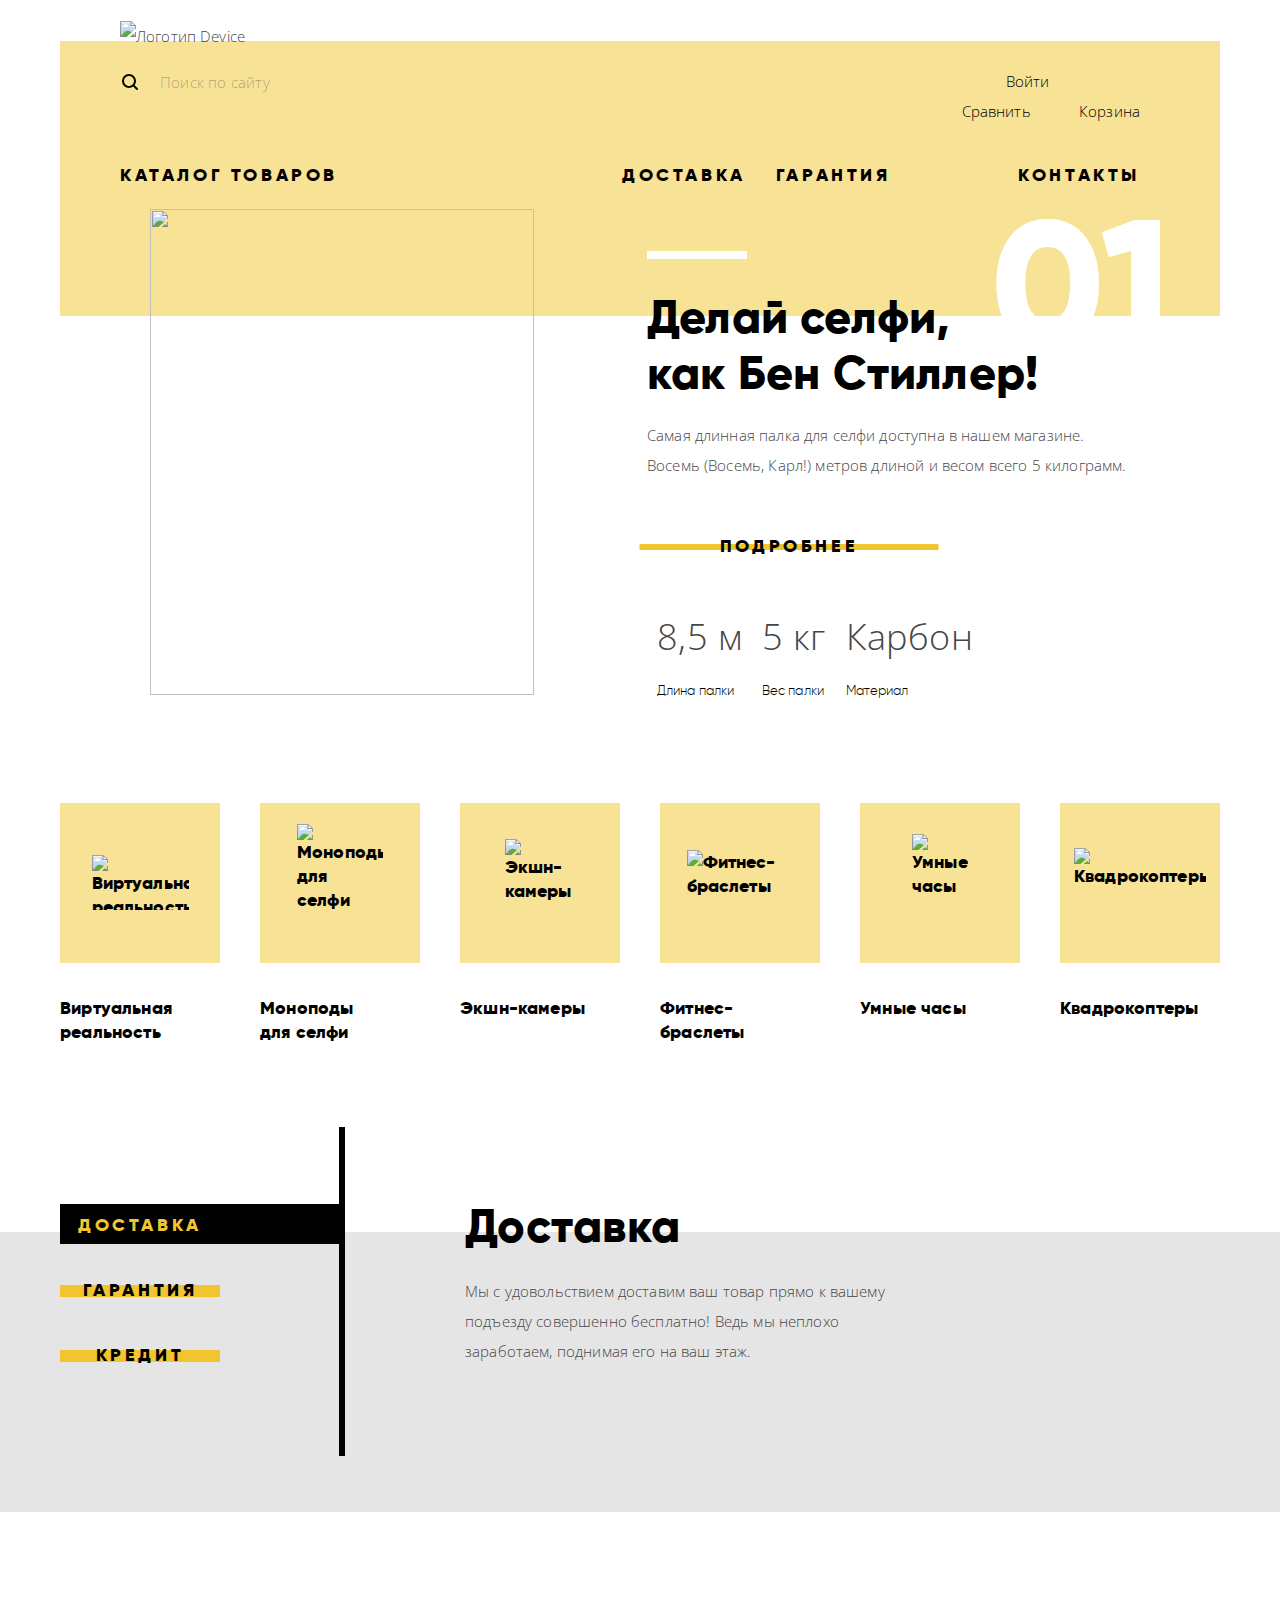
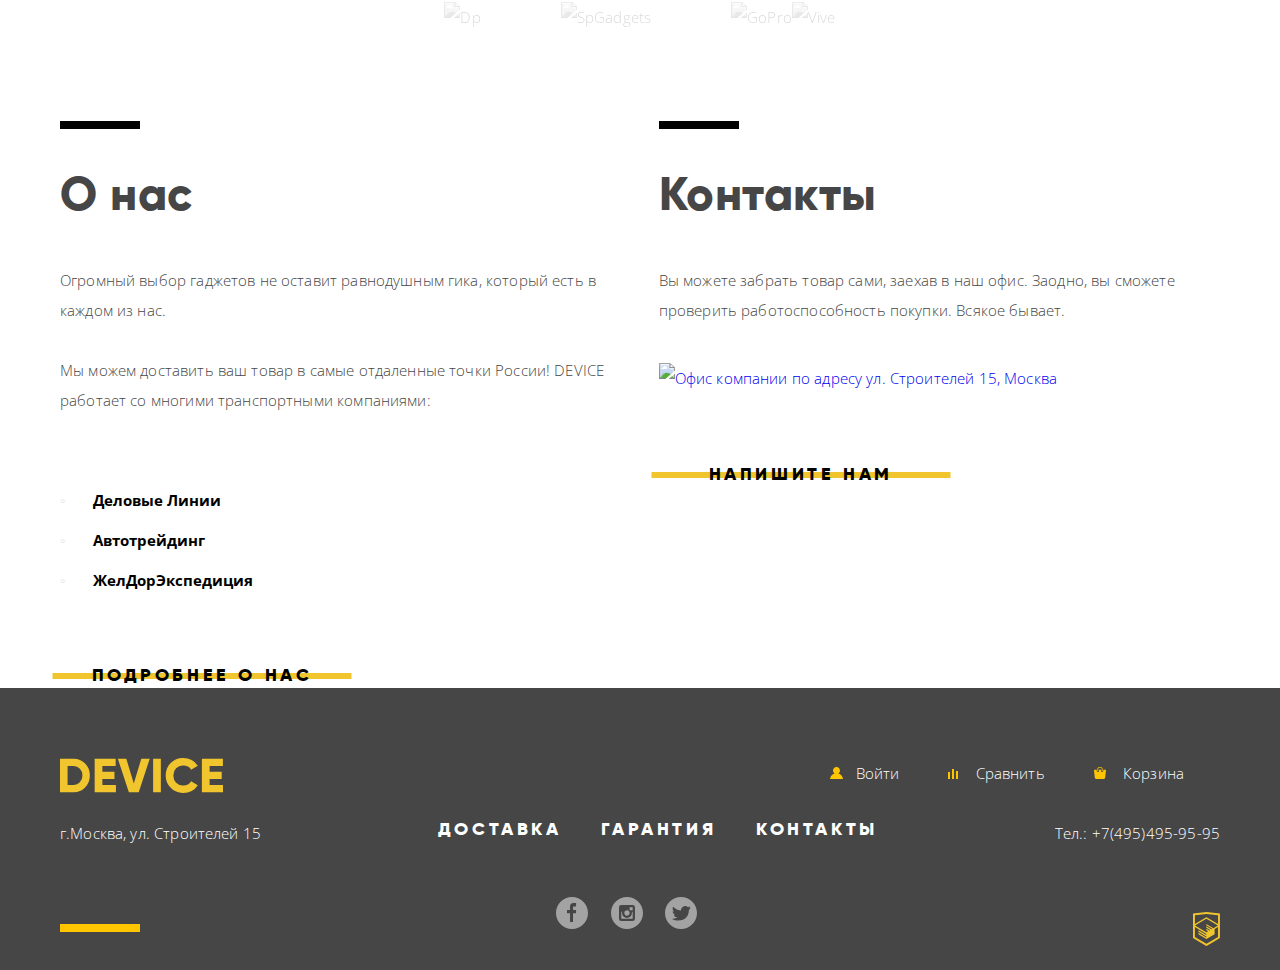
==== commit 4bb45b70: "Б12, Д1, Д2, Д8, Д15" ====
--- a/index.html
+++ b/index.html
@@ -73,101 +73,99 @@
 			<input class="visually-hidden" type="radio" id="product-2" name="toggle">
 			<input class="visually-hidden" type="radio" id="product-3" name="toggle">
 
-			<div class="slider">
-				<section class="slider">
-					<div class="slider-controls">
-						<label for="product-1">Первый</label>
-						<label for="product-2">Второй</label>
-						<label for="product-3">Третий</label>
-					</div>
-					<ul class="slider-list">
-						<li class="slider-item slide" id="slide1">
-							<div class="slider-wrapper">
-								<div class="slider-img">
-									<img src="img/slider/slider-1.png" alt="" width="384" height="486">
+			<section class="slider">
+				<div class="slider-controls">
+					<label for="product-1">Первый</label>
+					<label for="product-2">Второй</label>
+					<label for="product-3">Третий</label>
+				</div>
+				<ul class="slider-list">
+					<li class="slider-item slide" id="slide1">
+						<div class="slider-wrapper">
+							<div class="slider-img">
+								<img src="img/slider/slider-1.png" alt="" width="384" height="486">
+							</div>
+							<div class="slider-content one">
+								<h2>Делай селфи,<br>как Бен Стиллер!</h2>
+								<p>Самая длинная палка для селфи доступна в нашем магазине. Восемь (Восемь, Карл!) метров длиной и весом всего 5 килограмм.</p>
+								<div class="wrapper">
+									<a class="button slider-button" href="#">Подробнее</a>
 								</div>
-								<div class="slider-content one">
-									<h2>Делай селфи,<br>как Бен Стиллер!</h2>
-									<p>Самая длинная палка для селфи доступна в нашем магазине. Восемь (Восемь, Карл!) метров длиной и весом всего 5 килограмм.</p>
-									<div class="wrapper">
-										<a class="button slider-button" href="#">Подробнее</a>
-									</div>
-									<table class="table-specifications">
-										<thead>
-											<tr>
-												<th class="value">8,5 м</th>
-												<th class="value">5 кг</th>
-												<th class="value">Карбон</th>
-											</tr>
-										</thead>
-										<tbody>
-											<tr>
-												<td class="parameter">Длина палки</td>
-												<td class="parameter">Вес палки</td>
-												<td class="parameter">Материал</td>
-											</tr>
-										</tbody>
-									</table>
+								<table class="table-specifications">
+									<thead>
+										<tr>
+											<th class="value">8,5 м</th>
+											<th class="value">5 кг</th>
+											<th class="value">Карбон</th>
+										</tr>
+									</thead>
+									<tbody>
+										<tr>
+											<td class="parameter">Длина палки</td>
+											<td class="parameter">Вес палки</td>
+											<td class="parameter">Материал</td>
+										</tr>
+									</tbody>
+								</table>
+							</div>
+						</div>
+					</li>
+					<li class="slider-item slide" id="slide2">
+						<div class="slider-wrapper">
+							<div class="slider-img">
+								<img src="img/slider/slider-2.png" alt="" width="345" height="485">
+							</div>
+							<div class="slider-content two">
+								<h2>Худеем<br> правильно!</h2>
+								<p>Мотивирующие фитнес-браслеты помогут найти в себе силы не пропускать занятия и соблюдать диету.</p>
+								<div class="wrapper">
+									<a class="button slider-button" href="#">Подробнее</a>
 								</div>
-							</div>
-						</li>
-						<li class="slider-item slide" id="slide2">
-							<div class="slider-wrapper">
-								<div class="slider-img">
-									<img src="img/slider/slider-2.png" alt="" width="345" height="485">
+								<table class="table-specifications">
+									<thead>
+										<tr>
+											<th class="value">48 часов</th>
+										</tr>
+									</thead>
+									<tbody>
+										<tr>
+											<td class="parameter">Без подзарядки</td>
+										</tr>
+									</tbody>
+								</table>
+							</div>
+						</div>
+					</li>
+					<li class="slider-item slide" id="slide3">
+						<div class="slider-wrapper">
+							<div class="slider-img">
+								<img src="img/slider/slider-3.png" alt="" width="526" height="334">
+							</div>
+							<div class="slider-content three">
+								<h2>Порхает&nbsp;как&nbsp;бабочка, жалит как пчела!</h2>
+								<p>Этот обычный, на первый взгляд, квадрокоптер оснащен мощным лазером, замаскированным под стандартную камеру.</p>
+								<div class="wrapper">
+									<a class="button slider-button" href="#">Подробнее</a>
 								</div>
-								<div class="slider-content two">
-									<h2>Худеем<br> правильно!</h2>
-									<p>Мотивирующие фитнес-браслеты помогут найти в себе силы не пропускать занятия и соблюдать диету.</p>
-									<div class="wrapper">
-										<a class="button slider-button" href="#">Подробнее</a>
-									</div>
-									<table class="table-specifications">
-										<thead>
-											<tr>
-												<th class="value">48 часов</th>
-											</tr>
-										</thead>
-										<tbody>
-											<tr>
-												<td class="parameter">Без подзарядки</td>
-											</tr>
-										</tbody>
-									</table>
-								</div>
-							</div>
-						</li>
-						<li class="slider-item slide" id="slide3">
-							<div class="slider-wrapper">
-								<div class="slider-img">
-									<img src="img/slider/slider-3.png" alt="" width="526" height="334">
-								</div>
-								<div class="slider-content three">
-									<h2>Порхает&nbsp;как&nbsp;бабочка, жалит как пчела!</h2>
-									<p>Этот обычный, на первый взгляд, квадрокоптер оснащен мощным лазером, замаскированным под стандартную камеру.</p>
-									<div class="wrapper">
-										<a class="button slider-button" href="#">Подробнее</a>
-									</div>
-									<table class="table-specifications">
-										<thead>
-											<tr>
-												<th class="value">800 м</th>
-												<th class="value">50 м</th>
-											</tr>
-										</thead>
-										<tbody>
-											<tr>
-												<td class="parameter">Дальность полета</td>
-												<td class="parameter">Радиус поражения</td>
-											</tr>
-										</tbody>
-									</table>
-								</div>
-							</div>
-						</li>
-					</ul>
-				</section>
-			</div>
+								<table class="table-specifications">
+									<thead>
+										<tr>
+											<th class="value">800 м</th>
+											<th class="value">50 м</th>
+										</tr>
+									</thead>
+									<tbody>
+										<tr>
+											<td class="parameter">Дальность полета</td>
+											<td class="parameter">Радиус поражения</td>
+										</tr>
+									</tbody>
+								</table>
+							</div>
+						</div>
+					</li>
+				</ul>
+			</section>
 
 			<!-- // Слайдер -->
 
@@ -336,61 +334,59 @@
 
 			</a>
 			<nav class="footer-navigation">
-				<div class="navigation">
-					<ul class="user-navigation user-navigation-footer">
-						<li class="user-navigation-link-footer">                                
-							<svg width="13px" height="12px" viewBox="0 0 13 12" version="1.1" xmlns="http://www.w3.org/2000/svg" xmlns:xlink="http://www.w3.org/1999/xlink">
-								<g stroke="none" stroke-width="1" fill="none" fill-rule="evenodd">
-									<g transform="translate(-975.000000, -5572.000000)" fill="#FFC600">
-										<g transform="translate(866.000000, 5559.000000)">
-											<g id="user-yellow" transform="translate(109.000000, 13.000000)">
-												<g id="user">
-													<path d="M0.032,12 L12.969,12 C12.806,9.357 10.895,7.163 8.298,6.457 C9.34299648,5.83110167 9.98328642,4.70309829 9.985,3.485 C9.985,1.56028765 8.42471235,-3.86912724e-16 6.5,-3.86912724e-16 C4.57528765,-3.86912724e-16 3.015,1.56028765 3.015,3.485 C3.015,4.749 3.695,5.846 4.703,6.457 C2.106,7.163 0.194,9.357 0.032,12 Z" fill-rule="nonzero"></path>
-												</g>
-											</g>
-										</g>
-									</g>
-								</g>
-							</svg><a class="user-navigation-link-footer" href="login.html">Войти</a>
-						</li>
-					</ul>
-					<div class="navigation-link-footer">
-						<svg  width="10px" height="10px" viewBox="0 0 10 10" version="1.1" xmlns="http://www.w3.org/2000/svg" xmlns:xlink="http://www.w3.org/1999/xlink">
+				<ul class="user-navigation user-navigation-footer">
+					<li class="user-navigation-link-footer">                                
+						<svg width="13px" height="12px" viewBox="0 0 13 12" version="1.1" xmlns="http://www.w3.org/2000/svg" xmlns:xlink="http://www.w3.org/1999/xlink">
 							<g stroke="none" stroke-width="1" fill="none" fill-rule="evenodd">
-								<g transform="translate(-1088.000000, -5574.000000)" fill="#FFC600">
+								<g transform="translate(-975.000000, -5572.000000)" fill="#FFC600">
 									<g transform="translate(866.000000, 5559.000000)">
-										<g id="compare-yellow" transform="translate(222.000000, 15.000000)">
-											<g id="compare">
-												<path d="M8,2 L9.984,2 L9.984,10 L8,10 L8,2 Z M0,3 L1.984,3 L1.984,10 L0,10 L0,3 Z M4,0 L6,0 L6,10 L4,10 L4,0 Z" fill-rule="nonzero"></path>
+										<g id="user-yellow" transform="translate(109.000000, 13.000000)">
+											<g id="user">
+												<path d="M0.032,12 L12.969,12 C12.806,9.357 10.895,7.163 8.298,6.457 C9.34299648,5.83110167 9.98328642,4.70309829 9.985,3.485 C9.985,1.56028765 8.42471235,-3.86912724e-16 6.5,-3.86912724e-16 C4.57528765,-3.86912724e-16 3.015,1.56028765 3.015,3.485 C3.015,4.749 3.695,5.846 4.703,6.457 C2.106,7.163 0.194,9.357 0.032,12 Z" fill-rule="nonzero"></path>
 											</g>
 										</g>
 									</g>
 								</g>
 							</g>
-						</svg>  
-						<a class="navigation-link navigation-link-footer" href="#">                                
-							Сравнить
-						</a>
-					</div>
-					<div class="navigation-link-footer">
-						<svg width="12px" height="12px" viewBox="0 0 12 12" version="1.1" xmlns="http://www.w3.org/2000/svg" xmlns:xlink="http://www.w3.org/1999/xlink">
-							<g stroke="none" stroke-width="1" fill="none" fill-rule="evenodd">
-								<g transform="translate(-1218.000000, -5572.000000)" fill="#FFC600">
-									<g transform="translate(866.000000, 5559.000000)">
-										<g id="cart-yellow" transform="translate(352.000000, 13.000000)">
-											<g id="cart">
-												<path d="M11.864,3.017 C11.783,2.92001266 11.663361,2.86366889 11.537,2.863 L9.225,2.863 L9.225,4.09 C9.225,4.653 8.741,5.112 8.145,5.112 C7.551,5.112 7.067,4.654 7.067,4.09 L7.067,2.863 L4.909,2.863 L4.909,4.09 C4.909,4.653 4.424,5.112 3.829,5.112 C3.234,5.112 2.751,4.654 2.751,4.09 L2.751,2.863 L0.438,2.863 C0.311669929,2.86380516 0.192085359,2.92012328 0.111,3.017 C0.0272492552,3.11637604 -0.0118211461,3.24588719 0.003,3.375 L0.779,10.509 C0.794,11.315 1.421,11.964 2.19,11.964 L9.785,11.964 C10.555,11.964 11.181,11.315 11.196,10.509 L11.972,3.375 C11.9863427,3.24593049 11.9473281,3.11660458 11.864,3.017 Z" id="Shape" fill-rule="nonzero"></path>
-												<path d="M3.829,4.499 C4.068,4.499 4.262,4.315 4.262,4.09 L4.262,1.84 C4.262,1.208 4.934,0.818 5.557,0.818 L6.636,0.818 C7.291,0.818 7.714,1.219 7.714,1.84 L7.714,4.09 C7.714,4.315 7.908,4.499 8.145,4.499 C8.384,4.499 8.578,4.315 8.578,4.09 L8.578,1.84 C8.577,0.773 7.761,0 6.636,0 L5.557,0 C4.367,0 3.398,0.826 3.398,1.84 L3.398,4.09 C3.398,4.315 3.592,4.499 3.829,4.499 Z" fill-rule="nonzero"></path>
-											</g>
+						</svg><a class="user-navigation-link-footer" href="login.html">Войти</a>
+					</li>
+				</ul>
+				<div class="navigation-link-footer">
+					<svg  width="10px" height="10px" viewBox="0 0 10 10" version="1.1" xmlns="http://www.w3.org/2000/svg" xmlns:xlink="http://www.w3.org/1999/xlink">
+						<g stroke="none" stroke-width="1" fill="none" fill-rule="evenodd">
+							<g transform="translate(-1088.000000, -5574.000000)" fill="#FFC600">
+								<g transform="translate(866.000000, 5559.000000)">
+									<g id="compare-yellow" transform="translate(222.000000, 15.000000)">
+										<g id="compare">
+											<path d="M8,2 L9.984,2 L9.984,10 L8,10 L8,2 Z M0,3 L1.984,3 L1.984,10 L0,10 L0,3 Z M4,0 L6,0 L6,10 L4,10 L4,0 Z" fill-rule="nonzero"></path>
 										</g>
 									</g>
 								</g>
 							</g>
-						</svg>
-						<a class="navigation-link navigation-link-footer" href="#">
-							Корзина
-						</a>
-					</div>
+						</g>
+					</svg>  
+					<a class="navigation-link navigation-link-footer" href="#">                                
+						Сравнить
+					</a>
+				</div>
+				<div class="navigation-link-footer">
+					<svg width="12px" height="12px" viewBox="0 0 12 12" version="1.1" xmlns="http://www.w3.org/2000/svg" xmlns:xlink="http://www.w3.org/1999/xlink">
+						<g stroke="none" stroke-width="1" fill="none" fill-rule="evenodd">
+							<g transform="translate(-1218.000000, -5572.000000)" fill="#FFC600">
+								<g transform="translate(866.000000, 5559.000000)">
+									<g id="cart-yellow" transform="translate(352.000000, 13.000000)">
+										<g id="cart">
+											<path d="M11.864,3.017 C11.783,2.92001266 11.663361,2.86366889 11.537,2.863 L9.225,2.863 L9.225,4.09 C9.225,4.653 8.741,5.112 8.145,5.112 C7.551,5.112 7.067,4.654 7.067,4.09 L7.067,2.863 L4.909,2.863 L4.909,4.09 C4.909,4.653 4.424,5.112 3.829,5.112 C3.234,5.112 2.751,4.654 2.751,4.09 L2.751,2.863 L0.438,2.863 C0.311669929,2.86380516 0.192085359,2.92012328 0.111,3.017 C0.0272492552,3.11637604 -0.0118211461,3.24588719 0.003,3.375 L0.779,10.509 C0.794,11.315 1.421,11.964 2.19,11.964 L9.785,11.964 C10.555,11.964 11.181,11.315 11.196,10.509 L11.972,3.375 C11.9863427,3.24593049 11.9473281,3.11660458 11.864,3.017 Z" id="Shape" fill-rule="nonzero"></path>
+											<path d="M3.829,4.499 C4.068,4.499 4.262,4.315 4.262,4.09 L4.262,1.84 C4.262,1.208 4.934,0.818 5.557,0.818 L6.636,0.818 C7.291,0.818 7.714,1.219 7.714,1.84 L7.714,4.09 C7.714,4.315 7.908,4.499 8.145,4.499 C8.384,4.499 8.578,4.315 8.578,4.09 L8.578,1.84 C8.577,0.773 7.761,0 6.636,0 L5.557,0 C4.367,0 3.398,0.826 3.398,1.84 L3.398,4.09 C3.398,4.315 3.592,4.499 3.829,4.499 Z" fill-rule="nonzero"></path>
+										</g>
+									</g>
+								</g>
+							</g>
+						</g>
+					</svg>
+					<a class="navigation-link navigation-link-footer" href="#">
+						Корзина
+					</a>
 				</div>
 			</nav>
 		</div>
@@ -406,33 +402,31 @@
 				</ul>
 			</div>
 			<p class="footer-contacts">
-				Тел: +7(495)495-95-95
+				<a href="#">Тел.: +7(495)495-95-95</a>
 			</p>
 		</div>
 		<div class="footer-row">
-			<div class="footer-social">
-				<ul>
-					<li><a class="social-button" href="#" aria-label="Facebook"><span class="visually-hidden">Фейсбук</span>
-						<svg xmlns="http://www.w3.org/2000/svg" width="32" height="32" viewBox="0 0 32 32">
-							<path fill="#FFF" d="M16 0C7.164 0 0 7.163 0 16s7.164 16 16 16c8.837 0 16-7.164 16-16S24.837 0 16 0zm4.062 9.455h-3.021v3.444h3.021v3.445h-3.021v8.61H14.02v-8.61H11v-3.445h3.021V9.455c0-1.902 1.353-3.445 3.021-3.445h3.021v3.445z"/>
-						</svg>
-					</a></li>
-					<li><a class="social-button" href="#" aria-label="Instagram"><span class="visually-hidden">Инстаграм</span>
-						<svg xmlns="http://www.w3.org/2000/svg" width="32" height="32" viewBox="0 0 32 32">
-							<g fill="#FFF">
-								<path d="M20.916 16a4.938 4.938 0 1 1-9.877 0c0-.394.051-.773.138-1.14h-.897v6.838h11.396V14.86h-.897c.086.367.137.746.137 1.14z"/>
-								<path d="M15.978 18.659c1.466 0 2.659-1.193 2.659-2.659s-1.193-2.659-2.659-2.659c-1.466 0-2.659 1.193-2.659 2.659s1.192 2.659 2.659 2.659zM18.637 10.302h3.039v3.039h-3.039z"/>
-								<path d="M16 0C7.164 0 0 7.164 0 16c0 8.837 7.164 16 16 16 8.837 0 16-7.163 16-16 0-8.836-7.163-16-16-16zm7.955 21.698a2.285 2.285 0 0 1-2.279 2.279H10.279A2.285 2.285 0 0 1 8 21.698V10.302a2.286 2.286 0 0 1 2.279-2.279h11.396a2.286 2.286 0 0 1 2.279 2.279v11.396z"/>
-							</g>
-						</svg>
-					</a></li>
-					<li><a class="social-button" href="#" aria-label="Twitter"><span class="visually-hidden">Твиттер</span>
-						<svg xmlns="http://www.w3.org/2000/svg" width="32" height="32" viewBox="0 0 32 32">
-							<path fill="#FFF" d="M16 0C7.164 0 0 7.164 0 16c0 8.837 7.164 16 16 16 8.837 0 16-7.163 16-16 0-8.836-7.163-16-16-16zm7.944 12.809c-.251 6.516-3.463 10.832-10.992 10.702h-.486c-.447 0-4.543-.443-5.344-1.823 2.479.19 4.247-.406 5.12-1.136-1.048-.289-2.923-.461-3.251-2.848.384.104.618.221 1.299.113-1.307-.824-2.758-1.519-2.679-3.643.311.317 1.164.518 1.46.457-.768-.233-2.149-3.244-.974-4.781 1.984 1.79 4.075 3.482 7.804 3.643.227-2.214 1.24-3.699 3.168-4.325 1.84-.479 3.255.26 3.901 1.138.737-.224 1.453-.466 2.193-.685-.004.833-.569 1.463-.935 1.709.747.165 1.423-.475 1.423-.475-.184.963-1.094 1.725-1.707 1.954z"/>
-						</svg>
-					</a></li>
-				</ul>
-			</div>
+			<ul class="footer-social">
+				<li><a class="social-button" href="#" aria-label="Facebook"><span class="visually-hidden">Фейсбук</span>
+					<svg xmlns="http://www.w3.org/2000/svg" width="32" height="32" viewBox="0 0 32 32">
+						<path fill="#FFF" d="M16 0C7.164 0 0 7.163 0 16s7.164 16 16 16c8.837 0 16-7.164 16-16S24.837 0 16 0zm4.062 9.455h-3.021v3.444h3.021v3.445h-3.021v8.61H14.02v-8.61H11v-3.445h3.021V9.455c0-1.902 1.353-3.445 3.021-3.445h3.021v3.445z"/>
+					</svg>
+				</a></li>
+				<li><a class="social-button" href="#" aria-label="Instagram"><span class="visually-hidden">Инстаграм</span>
+					<svg xmlns="http://www.w3.org/2000/svg" width="32" height="32" viewBox="0 0 32 32">
+						<g fill="#FFF">
+							<path d="M20.916 16a4.938 4.938 0 1 1-9.877 0c0-.394.051-.773.138-1.14h-.897v6.838h11.396V14.86h-.897c.086.367.137.746.137 1.14z"/>
+							<path d="M15.978 18.659c1.466 0 2.659-1.193 2.659-2.659s-1.193-2.659-2.659-2.659c-1.466 0-2.659 1.193-2.659 2.659s1.192 2.659 2.659 2.659zM18.637 10.302h3.039v3.039h-3.039z"/>
+							<path d="M16 0C7.164 0 0 7.164 0 16c0 8.837 7.164 16 16 16 8.837 0 16-7.163 16-16 0-8.836-7.163-16-16-16zm7.955 21.698a2.285 2.285 0 0 1-2.279 2.279H10.279A2.285 2.285 0 0 1 8 21.698V10.302a2.286 2.286 0 0 1 2.279-2.279h11.396a2.286 2.286 0 0 1 2.279 2.279v11.396z"/>
+						</g>
+					</svg>
+				</a></li>
+				<li><a class="social-button" href="#" aria-label="Twitter"><span class="visually-hidden">Твиттер</span>
+					<svg xmlns="http://www.w3.org/2000/svg" width="32" height="32" viewBox="0 0 32 32">
+						<path fill="#FFF" d="M16 0C7.164 0 0 7.164 0 16c0 8.837 7.164 16 16 16 8.837 0 16-7.163 16-16 0-8.836-7.163-16-16-16zm7.944 12.809c-.251 6.516-3.463 10.832-10.992 10.702h-.486c-.447 0-4.543-.443-5.344-1.823 2.479.19 4.247-.406 5.12-1.136-1.048-.289-2.923-.461-3.251-2.848.384.104.618.221 1.299.113-1.307-.824-2.758-1.519-2.679-3.643.311.317 1.164.518 1.46.457-.768-.233-2.149-3.244-.974-4.781 1.984 1.79 4.075 3.482 7.804 3.643.227-2.214 1.24-3.699 3.168-4.325 1.84-.479 3.255.26 3.901 1.138.737-.224 1.453-.466 2.193-.685-.004.833-.569 1.463-.935 1.709.747.165 1.423-.475 1.423-.475-.184.963-1.094 1.725-1.707 1.954z"/>
+					</svg>
+				</a></li>
+			</ul>
 			<p class="footer-copyright">
 				<a href="https://htmlacademy.ru">
 					<svg xmlns="http://www.w3.org/2000/svg" width="26.943" height="34.09" viewBox="0 0 26.943 34.09">
@@ -476,7 +470,7 @@
 	<iframe src="https://www.google.com/maps/embed?pb=!1m18!1m12!1m3!1d1337.3209946061852!2d37.52832245806247!3d55.68730373599989!2m3!1f0!2f0!3f0!3m2!1i1024!2i768!4f13.1!3m3!1m2!1s0x46b54cf65f5c8955%3A0x694710ccd55501e!2z0YPQuy4g0KHRgtGA0L7QuNGC0LXQu9C10LksIDE1LCDQnNC-0YHQutCy0LAsINCg0L7RgdGB0LjRjywgMTE5MzEx!5e0!3m2!1sru!2sby!4v1560168631620!5m2!1sru!2sby" width="960" height="560" style="border:0" allowfullscreen></iframe>
 	<p><img src="img/map-big.jpg" width="960" height="560" alt="Офис компании по адресу ул. Строителей 15, Москва"></p>
 </section>
-<script src="js/popap-writeus.js"></script>
-<script src="js/popap-map.js"></script>
+<script src="js/popap-writeus.min.js"></script>
+<script src="js/popap-map.min.js"></script>
 </body>
 </html>
--- a/css/style.css
+++ b/css/style.css
@@ -1,235 +1,229 @@
 @font-face{
-    font-family: 'Gilroy';
-    font-weight: 300;
-    font-style: normal;
-
-    src: local('Gilroy Light'), local('Gilroy-Light'), url('../fonts/gilroy/Gilroylight.woff2') format('woff2'), url('../fonts/gilroy/Gilroylight.woff') format('woff'), url('../fonts/gilroy/Gilroylight.ttf') format('truetype');
+	font-family: 'Gilroy';
+	font-weight: 300;
+	font-style: normal;
+
+	src: local('Gilroy Light'), local('Gilroy-Light'), url('../fonts/gilroy/Gilroylight.woff2') format('woff2'), url('../fonts/gilroy/Gilroylight.woff') format('woff'), url('../fonts/gilroy/Gilroylight.ttf') format('truetype');
 }
 @font-face{
-    font-family: 'Gilroy';
-    font-weight: 800;
-    font-style: normal;
-
-    src: local('Gilroy ExtraBold'), local('Gilroy-ExtraBold'), url('../fonts/gilroy/Gilroyextrabold.woff2') format('woff2'), url('../fonts/gilroy/Gilroyextrabold.woff') format('woff'), url('../fonts/gilroy/Gilroyextrabold.ttf') format('truetype');
+	font-family: 'Gilroy';
+	font-weight: 800;
+	font-style: normal;
+
+	src: local('Gilroy ExtraBold'), local('Gilroy-ExtraBold'), url('../fonts/gilroy/Gilroyextrabold.woff2') format('woff2'), url('../fonts/gilroy/Gilroyextrabold.woff') format('woff'), url('../fonts/gilroy/Gilroyextrabold.ttf') format('truetype');
 }
 
 body{
-    font-family: 'Open Sans', Arial, sans-serif;
-    font-size: 15px;
-    font-weight: 300;
-    font-style: normal;
-    font-stretch: normal;
-    line-height: 30px;
-
-    margin: 0;
-    padding: 0;
-
-    letter-spacing: 0.15px;
-
-    color: #464646;
-    background-color: #fff;
+	font-family: 'Open Sans', Arial, sans-serif;
+	font-size: 15px;
+	font-weight: 300;
+	font-style: normal;
+	font-stretch: normal;
+	line-height: 30px;
+
+	margin: 0;
+	padding: 0;
+
+	letter-spacing: 0.15px;
+
+	color: #464646;
+	background-color: #fff;
 }
 
 a{
-    text-decoration: none;
+	text-decoration: none;
 }
 .visually-hidden{
-    position: absolute;
-
-    clip: rect(0, 0, 0, 0);
-
-    width: 1px;
-    height: 1px;
+	position: absolute;
+
+	clip: rect(0, 0, 0, 0);
+
+	width: 1px;
+	height: 1px;
 }
 
 /**************************/
 /*********HEADER***********/
 /**************************/
 .wrapper-content{
-    width: 1160px;
-    margin: 0 auto;
-    padding: 0 20px;
+	width: 1160px;
+	margin: 0 auto;
+	padding: 0 20px;
 }
 .header-content{
-    box-sizing: border-box;
-    padding-top: 21px;
-
-    background: linear-gradient(to bottom, #fff, #fff 13%, #f7e296 13%);
+	box-sizing: border-box;
+	padding-top: 21px;
+
+	background: linear-gradient(to bottom, #fff, #fff 13%, #f7e296 13%);
 }
 /*Логотип*/
 .header-logo{
-    display: inline-block;
-    /*margin-left: 60px;*/
-
-    margin-left: 40px;
+	display: inline-block;
+	vertical-align: baseline;
+	/*margin-left: 60px;*/
+
+	margin-left: 40px;
 }
 .header-logo img{
-    width: 165px;
-    height: 35px;
+	width: 165px;
+	height: 35px;
 }
 .header-logo[href]:hover,
 .header-logo[href]:focus{
-    opacity: 0.6;
+	opacity: 0.6;
 }
 .header-logo[href]:active{
-    opacity: 0.3;
+	opacity: 0.3;
 }
 /*Навишация*/
 .main-navigation{
-    position: relative;
-    /*min-height: 186px;*/
-
-    min-height: 250px;
-    /*padding-top: 50px;*/
-    padding-top: 15px;
+	position: relative;
+	/*min-height: 186px;*/
+
+	min-height: 250px;
+	/*padding-top: 50px;*/
+	padding-top: 15px;
 }
 .main-navigation-wrapper{
-    display: flex;
-
-    padding-right: 60px;
-    /*padding-left: 60px;*/
-    padding-left: 40px;
-
-    justify-content: space-between;
+	display: flex;
+
+	padding-right: 60px;
+	/*padding-left: 60px;*/
+	padding-left: 40px;
+
+	justify-content: space-between;
 }
 .main-navigation-wrapper:last-child{
-    /*padding-top: 50px;*/
-    padding-top: 38px;
+	/*padding-top: 50px;*/
+	padding-top: 38px;
 }
 /*Поиск*/
 .search{
-    font-family: 'Open Sans', Arial, sans-serif;
-    font-size: 15px;
-    font-weight: 300;
-    line-height: 30px;
-
-    letter-spacing: 0.2px;
-
-    color: rgba(0, 0, 0, 1);
+	font-family: 'Open Sans', Arial, sans-serif;
+	font-size: 15px;
+	font-weight: 300;
+	line-height: 30px;
+
+	letter-spacing: 0.2px;
+
+	color: rgba(0, 0, 0, 1);
 }
 .search::placeholder{
-    color: rgba(0, 0, 0, 0.3);
+	color: rgba(0, 0, 0, 0.3);
 }
 .search:hover::placeholder{
-    color: rgba(0, 0, 0, 0.6);
+	color: rgba(0, 0, 0, 0.6);
 }
 .search:focus::placeholder{
-    color: rgba(0, 0, 0, 1);
+	color: rgba(0, 0, 0, 1);
 }
 .user-nav .search:focus{
-    border-bottom: 2px solid rgba(0, 0, 0, 1);
+	border-bottom: 2px solid rgba(0, 0, 0, 1);
 }
 .search-wrapper{
-    position: relative;
-
-    width: 440px;
-    margin-right: 80px;
+	position: relative;
+
+	width: 440px;
+	margin-right: 80px;
 }
 .search{
-    width: 100%;
-    padding-left: 40px;
-
-    border-top: none;
-    border-right: none;
-    border-bottom: 2px solid transparent;
-    border-left: none;
-    background-color: transparent;
+	width: 100%;
+	padding-left: 40px;
+
+	border-top: none;
+	border-right: none;
+	border-bottom: 2px solid transparent;
+	border-left: none;
+	background-color: transparent;
 }
 .search-button{
-    line-height: 30px;
-
-    position: absolute;
-    right: 0;
-    bottom: 0;
-
-    visibility: hidden;
-
-    height: 49px;
-    padding: 8px 18px;
-
-    cursor: pointer;
-    letter-spacing: 2px;
-    text-transform: none;
-
-    border: 2px solid rgba(0, 0, 0, 1);
-    background-color: transparent;
+	line-height: 30px;
+
+	position: absolute;
+	right: 0;
+	bottom: 0;
+
+	visibility: hidden;
+
+	height: 49px;
+	padding: 8px 18px;
+
+	cursor: pointer;
+	letter-spacing: 2px;
+	text-transform: none;
+
+	border: 2px solid rgba(0, 0, 0, 1);
+	background-color: transparent;
 }
 .search:focus{
-    border-bottom: 2px solid #000;
-    outline: none;
+	border-bottom: 2px solid #000;
+	outline: none;
 }
 .search:active{
-    border-bottom: 2px solid rgba(255, 255, 255, 0.3);
-    outline: none;
+	border-bottom: 2px solid rgba(255, 255, 255, 0.3);
+	outline: none;
 }
 .search:focus ~ .search-button,
 .search-button:hover,
 .search-button:focus{
-    visibility: visible;
+	visibility: visible;
 }
 .search-button:hover,
 .search-button:focus{
-    color: #fff;
-    background-color: #000;
+	color: #fff;
+	background-color: #000;
 }
 .search-button:active{
-    color: rgba(255, 255, 255, 0.3);
-    background-color: #000;
+	color: rgba(255, 255, 255, 0.3);
+	background-color: #000;
 }
 .search-wrapper::before{
-    position: absolute;
-    top: 8px;
-    left: 2px;
-
-    width: 16px;
-    height: 16px;
-
-    content: '';
-
-    background-image: url('../img/icon/search.svg');
-    background-repeat: no-repeat;
+	position: absolute;
+	top: 8px;
+	left: 2px;
+
+	width: 16px;
+	height: 16px;
+
+	content: '';
+
+	background-image: url('../img/icon/search.svg');
+	background-repeat: no-repeat;
 }
 /*Навигация*/
-.navigation{
-    display: flex;
-
-    min-width: 500px;
-
-    justify-content: space-between;
-}
 .user-navigation,
 .navigation-list,
 .site-navigation-item,
 .site-navigation-section,
 .services-content,
 .manufacturers{
-    list-style: none;
+	list-style: none;
 }
 .user-navigation a,
 .navigation-link{
-    color: #000;
+	color: #000;
 }
 .navigation-catalog::after{
-    position: absolute;
-    top: 3px;
-    right: -20px;
-
-    width: 16px;
-    height: 16px;
-
-    content: '';
-
-    opacity: 0.3;
-    background-image: url('../img/navigation/plus.svg');
-    background-repeat: no-repeat;
-    background-position: 0 0;
+	position: absolute;
+	top: 3px;
+	right: -20px;
+
+	width: 16px;
+	height: 16px;
+
+	content: '';
+
+	opacity: 0.3;
+	background-image: url('../img/navigation/plus.svg');
+	background-repeat: no-repeat;
+	background-position: 0 0;
 }
 .site-navigation-section a,
 .navigation-list a,
 .site-navigation-item a{
-    text-transform: uppercase;
-
-    color: #000;
+	text-transform: uppercase;
+
+	color: #000;
 }
 .user-navigation a:hover,
 .user-navigation a:focus,
@@ -241,64 +235,64 @@
 .navigation-link:focus,
 .site-navigation-item a:hover,
 .site-navigation-item a:focus{
-    color: rgba(0, 0, 0, 0.6);
+	color: rgba(0, 0, 0, 0.6);
 }
 .user-navigation a:active,
 .site-navigation-section a:active,
 .navigation-list a:active,
 .navigation-link:active,
 .site-navigation-item a:active{
-    color: rgba(0, 0, 0, 0.3);
+	color: rgba(0, 0, 0, 0.3);
 }
 .navigation-list{
-    font-family: Gilroy, Tahoma, Geneva, sans-serif;
-    font-size: 18px;
-    font-weight: 800;
-    line-height: 1.33;
-
-    text-align: left;
-    letter-spacing: 3.6px;
+	font-family: Gilroy, Tahoma, Geneva, sans-serif;
+	font-size: 18px;
+	font-weight: 800;
+	line-height: 1.33;
+
+	text-align: left;
+	letter-spacing: 3.6px;
 }
 .site-navigation-section a{
-    text-transform: none;
+	text-transform: none;
 }
 .navigation-link__compare{
-    position: relative;
+	position: relative;
 }
 .navigation-link__compare::before{
-    position: absolute;
-    top: 11px;
-    /*left: 8px;*/
-    left: -16px;
-
-    width: 14px;
-    height: 12px;
-
-    content: '';
-
-    background-image: url('../img/icon/compare.svg');
-    background-repeat: no-repeat;
-    background-position: 0 0;
+	position: absolute;
+	top: 11px;
+	/*left: 8px;*/
+	left: -16px;
+
+	width: 14px;
+	height: 12px;
+
+	content: '';
+
+	background-image: url('../img/icon/compare.svg');
+	background-repeat: no-repeat;
+	background-position: 0 0;
 }
 .navigation-link__cart{
-    position: relative;
-
-    margin-left: 40px;
+	position: relative;
+
+	margin-left: 40px;
 }
 .navigation-link__cart::before{
-    position: absolute;
-    top: 11px;
-    /*left: 8px;*/
-    left: -16px;
-
-    width: 14px;
-    height: 12px;
-
-    content: '';
-
-    background-image: url('../img/icon/cart.svg');
-    background-repeat: no-repeat;
-    background-position: 0 0;
+	position: absolute;
+	top: 11px;
+	/*left: 8px;*/
+	left: -16px;
+
+	width: 14px;
+	height: 12px;
+
+	content: '';
+
+	background-image: url('../img/icon/cart.svg');
+	background-repeat: no-repeat;
+	background-position: 0 0;
 }
 .user-navigation-link:hover::before,
 .user-navigation-link:focus::before,
@@ -306,212 +300,212 @@
 .navigation-link__compare:focus::before,
 .navigation-link__cart:hover::before,
 .navigation-link__cart:focus::before{
-    opacity: 0.6;
+	opacity: 0.6;
 }
 .user-navigation-link:active::before,
 .navigation-link__compare:active::before,
 .navigation-link__cart:active::before{
-    opacity: 0.3;
+	opacity: 0.3;
 }
 .user-navigation,
 .site-navigation-list,
 .navigation-list,
 .popular-products{
-    margin: 0;
-    padding: 0;
+	margin: 0;
+	padding: 0;
 }
 .site-navigation-list{
-    position: relative;
-
-    width: 246px;
-    margin-right: auto;
-    padding-right: 20px;
+	position: relative;
+
+	width: 246px;
+	margin-right: auto;
+	padding-right: 20px;
 }
 .site-navigation-item .navigation-list{
-    position: relative;
+	position: relative;
 }
 .site-navigation-item .navigation-list::after{
-    position: absolute;
-    top: 0;
-    left: 232px;
-
-    width: 16px;
-    height: 16px;
-
-    content: '';
-
-    opacity: 0.3;
-    background-image: url('../img/navigation/plus.svg');
-    background-repeat: no-repeat;
-    background-position: 0 0;
+	position: absolute;
+	top: 0;
+	left: 232px;
+
+	width: 16px;
+	height: 16px;
+
+	content: '';
+
+	opacity: 0.3;
+	background-image: url('../img/navigation/plus.svg');
+	background-repeat: no-repeat;
+	background-position: 0 0;
 }
 .navigation-link{
-    /*padding-left: 25px;*/
-    padding-left: 4px;
+	/*padding-left: 25px;*/
+	padding-left: 4px;
 }
 .user-navigation{
-    position: relative;
-
-    margin-right: auto;
-    /*padding-left: 25px;*/
-    padding-left: 48px;
-
-    flex-grow: 1;
+	position: relative;
+
+	margin-right: auto;
+	/*padding-left: 25px;*/
+	padding-left: 48px;
+
+	flex-grow: 1;
 }
 .user-navigation-link::before{
-    position: absolute;
-    top: 8px;
-    /*left: 5px; */
-    left: 21px;
-
-    width: 14px;
-    height: 12px;
-
-    content: '';
-
-    background-image: url('../img/icon/user.svg');
-    background-repeat: no-repeat;
-    background-position: 0 0;
+	position: absolute;
+	top: 8px;
+	/*left: 5px; */
+	left: 21px;
+
+	width: 14px;
+	height: 12px;
+
+	content: '';
+
+	background-image: url('../img/icon/user.svg');
+	background-repeat: no-repeat;
+	background-position: 0 0;
 }
 .site-navigation-item .site-navigation-link{
-    font-family: 'Open Sans', Arial, sans-serif;
-    font-size: 15px;
-    font-weight: 300;
-    font-style: normal;
-    font-stretch: normal;
-    line-height: 30px;
-
-    display: block;
-
-    color: #000;
+	font-family: 'Open Sans', Arial, sans-serif;
+	font-size: 15px;
+	font-weight: 300;
+	font-style: normal;
+	font-stretch: normal;
+	line-height: 30px;
+
+	display: block;
+
+	color: #000;
 }
 .site-navigation-item .site-navigation-link:hover{
-    opacity: 1;
+	opacity: 1;
 }
 .site-navigation-section{
-    margin: 0;
-    padding: 0;
+	margin: 0;
+	padding: 0;
 }
 .site-navigation-inner-list{
-    position: absolute;
-    z-index: 1;
-    top: 20px;
-    left: -30px;
-
-    display: none;
-    display: flex;
-
-    width: 1105px;
-    margin: 0;
-    margin-left: -30px;
-    padding: 0;
-    padding-top: 15px;
-    padding-bottom: 30px;
-    padding-left: 55px;
-
-    list-style: none;
-
-    background-color: #f7e296;
+	position: absolute;
+	z-index: 1;
+	top: 20px;
+	left: -30px;
+
+	display: none;
+	display: flex;
+
+	width: 1105px;
+	margin: 0;
+	margin-left: -30px;
+	padding: 0;
+	padding-top: 15px;
+	padding-bottom: 30px;
+	padding-left: 55px;
+
+	list-style: none;
+
+	background-color: #f7e296;
 }
 .site-navigation-inner-list li{
-    width: 240px;
+	width: 240px;
 }
 .navigation-list + .site-navigation-inner-list{
-    opacity: 0;
+	opacity: 0;
 }
 .site-navigation-list:first-child:hover .site-navigation-inner-list{
-    opacity: 1;
+	opacity: 1;
 }
 .navigation-catalog{
-    position: relative;
-
-    display: inline;
-
-    min-width: auto;
-
-    text-transform: uppercase;
-
-    color: #000;
+	position: relative;
+
+	display: inline;
+
+	min-width: auto;
+
+	text-transform: uppercase;
+
+	color: #000;
 }
 .navigation-list{
-    display: flex;
-    /*min-width: 500px;*/
-
-    min-width: 518px;
+	display: flex;
+	/*min-width: 500px;*/
+
+	min-width: 518px;
 }
 .navigation-list li{
-    margin-left: 30px;
+	margin-left: 30px;
 }
 .navigation-list li:first-child{
-    margin-left: 0;
+	margin-left: 0;
 }
 .navigation-list li:last-child{
-    margin-left: auto;
+	margin-left: auto;
 }
 /*Слайдер*/
 .main-content{
-    width: 1160px;
-    margin: 0 auto;
-    padding: 0 20px;
-
-    background: linear-gradient(to bottom, #f7e296, #f7e296 80px, #fff 80px); /* высота header 280, высота с макета 300, но в 280 заложена еще и высота логотипа */
+	width: 1160px;
+	margin: 0 auto;
+	padding: 0 20px;
+
+	background: linear-gradient(to bottom, #f7e296, #f7e296 80px, #fff 80px); /* высота header 280, высота с макета 300, но в 280 заложена еще и высота логотипа */
 }
 .slider{
-    position: relative;
-
-    min-height: 500px;
+	position: relative;
+
+	min-height: 500px;
 }
 .slider-wrapper{
-    position: relative;
-
-    display: flex;
-
-    justify-content: space-between;
+	position: relative;
+
+	display: flex;
+
+	justify-content: space-between;
 }
 .slider-content{
-    /*margin-right: 100px;*/
-    margin-right: 78px;
+	/*margin-right: 100px;*/
+	margin-right: 78px;
 }
 .slider-content h2{
-    font-family: Gilroy, Tahoma, Geneva, sans-serif;
-    font-size: 47px;
-    font-weight: 800;
-    line-height: 56px;
-
-    position: relative;
-    z-index: 2;
-
-    width: 495px;
-    /*max-width: 500px;*/
-    margin: 0;
-    /*margin-bottom: 27px;*/
-    margin-bottom: 19px;
-    /*padding-top: 50px;*/
-    padding-top: 38px;
-
-    letter-spacing: 0.2px;
-
-    color: #000;
+	font-family: Gilroy, Tahoma, Geneva, sans-serif;
+	font-size: 47px;
+	font-weight: 800;
+	line-height: 56px;
+
+	position: relative;
+	z-index: 2;
+
+	width: 495px;
+	/*max-width: 500px;*/
+	margin: 0;
+	/*margin-bottom: 27px;*/
+	margin-bottom: 19px;
+	/*padding-top: 50px;*/
+	padding-top: 38px;
+
+	letter-spacing: 0.2px;
+
+	color: #000;
 }
 .slider-content h2::before{
-    position: absolute;
-    top: 0;
-
-    width: 100px;
-    height: 8px;
-
-    content: '';
-
-    background-color: #fff;
+	position: absolute;
+	top: 0;
+
+	width: 100px;
+	height: 8px;
+
+	content: '';
+
+	background-color: #fff;
 }
 .slider-content h2::after{
-    font-family: Gilroy, Tahoma, Geneva, sans-serif;
-    font-size: 180px;
-    font-weight: 800;
-    line-height: 56px;
-
-    position: absolute;
-    z-index: -1;
+	font-family: Gilroy, Tahoma, Geneva, sans-serif;
+	font-size: 180px;
+	font-weight: 800;
+	line-height: 56px;
+
+	position: absolute;
+	z-index: -1;
     /*	top: 20px;
     right: 0;*/
     top: 7px;
@@ -524,70 +518,70 @@
     color: #fff;
 }
 .one h2::after{
-    content: '01';
+	content: '01';
 }
 .two h2::after{
-    content: '02';
+	content: '02';
 }
 .three h2::after{
-    content: '03';
+	content: '03';
 }
 .slider-content p{
-    font-size: 15px;
-    font-weight: 300;
-    line-height: 30px;
-
-    max-width: 480px;
-    margin: 0;
-    margin-bottom: 55px;
-
-    color: #464646;
+	font-size: 15px;
+	font-weight: 300;
+	line-height: 30px;
+
+	max-width: 480px;
+	margin: 0;
+	margin-bottom: 55px;
+
+	color: #464646;
 }
 .slider-list{
-    margin: 0;
-    padding: 0;
-
-    list-style: none;
+	margin: 0;
+	padding: 0;
+
+	list-style: none;
 }
 .slider-controls label{
-    display: inline-block;
-
-    width: 12px;
-    height: 12px;
-    /*margin-right: 8px;*/
-    margin-right: 20px;
-
-    cursor: pointer;
-    vertical-align: top;
-
-    border-radius: 50%;
-    background-image: url(../img/slider/slider-button-empty.png);
+	display: inline-block;
+
+	width: 12px;
+	height: 12px;
+	/*margin-right: 8px;*/
+	margin-right: 20px;
+
+	cursor: pointer;
+	vertical-align: top;
+
+	border-radius: 50%;
+	background-image: url(../img/slider/slider-button-empty.png);
 }
 .slider-controls{
-    font-size: 0;
-
-    position: absolute;
-    z-index: 20;
+	font-size: 0;
+
+	position: absolute;
+	z-index: 20;
     /*	right: 20px;
     bottom: 41%;*/
     right: 63px;
     bottom: 43%;
 }
 .slide{
-    display: none;
+	display: none;
 }
 #product-1:checked ~ .slider #slide1,
 #product-2:checked ~ .slider #slide2,
 #product-3:checked ~ .slider #slide3{
-    display: block;
+	display: block;
 }
 #product-1:checked ~ .slider label[for='product-1'],
 #product-2:checked ~ .slider label[for='product-2'],
 #product-3:checked ~ .slider label[for='product-3']{
-    width: 12px;
-    height: 12px;
-
-    background-image: url(../img/slider/slider-button-active.png);
+	width: 12px;
+	height: 12px;
+
+	background-image: url(../img/slider/slider-button-active.png);
 }
 .table-specifications{
     /*	margin-top: 70px;
@@ -601,37 +595,37 @@
     border: 0;
 }
 .parameter{
-    font-family: Gilroy, Tahoma, Geneva, sans-serif;
-    font-size: 13px;
-    font-weight: 300;
-    line-height: 20px;
-
-    margin: 0;
-    padding: 0;
-    padding: 10px;
-
-    letter-spacing: 0.1px;
-
-    color: #000;
+	font-family: Gilroy, Tahoma, Geneva, sans-serif;
+	font-size: 13px;
+	font-weight: 300;
+	line-height: 20px;
+
+	margin: 0;
+	padding: 0;
+	padding: 10px;
+
+	letter-spacing: 0.1px;
+
+	color: #000;
 }
 .value{
-    font-size: 36px;
-    font-weight: 300;
-    line-height: 48px;
-
-    margin: 0;
-    padding: 0;
-    padding: 10px;
-
-    letter-spacing: 0.4px;
-
-    color: #464646;
+	font-size: 36px;
+	font-weight: 300;
+	line-height: 48px;
+
+	margin: 0;
+	padding: 0;
+	padding: 10px;
+
+	letter-spacing: 0.4px;
+
+	color: #464646;
 }
 .slider-img{
-    position: relative;
+	position: relative;
 }
 .slider-img img{
-    position: absolute;
+	position: absolute;
     /*	top: -30px;
     left: 0;*/
     top: -42px;
@@ -639,97 +633,97 @@
 }
 /*Популярные товары*/
 .popular-products{
-    display: flex;
+	display: flex;
 }
 .popular-products li{
-    margin-left: 40px;
-
-    list-style: none;
+	margin-left: 40px;
+
+	list-style: none;
 }
 .popular-products li:first-child{
-    margin-left: 0;
+	margin-left: 0;
 }
 
 /*Преимущества*/
 .services{
-    display: flex;
-
-    padding-top: 50px;
-    padding-bottom: 41px;
+	display: flex;
+
+	padding-top: 50px;
+	padding-bottom: 41px;
 }
 .control-buttons{
-    border-right: 2px solid #000;
+	border-right: 2px solid #000;
 }
 .control-buttons ul{
-    width: 280px;
-    margin: 0;
-    padding: 0;
-
-    list-style: none;
+	width: 280px;
+	margin: 0;
+	padding: 0;
+
+	list-style: none;
 }
 .services-content{
-    margin: 0;
-    padding: 0;
+	margin: 0;
+	padding: 0;
 }
 .services-content-wrapper{
-    width: 100%;
-    margin-left: 120px;
-    padding-top: 90px;
-    padding-bottom: 90px;
+	width: 100%;
+	margin-left: 120px;
+	padding-top: 90px;
+	padding-bottom: 90px;
 }
 .services-content-wrapper h2{
-    font-family: Gilroy, Tahoma, Geneva, sans-serif;
-    font-size: 47px;
-    font-weight: 800;
-    line-height: 48px;
-
-    width: 460px;
-    margin: 0;
-    padding: 0;
-    /*padding-bottom: 35px;*/
-    padding-bottom: 11px;
-
-    letter-spacing: 0.47px;
-
-    color: #000;
+	font-family: Gilroy, Tahoma, Geneva, sans-serif;
+	font-size: 47px;
+	font-weight: 800;
+	line-height: 48px;
+
+	width: 460px;
+	margin: 0;
+	padding: 0;
+	/*padding-bottom: 35px;*/
+	padding-bottom: 11px;
+
+	letter-spacing: 0.47px;
+
+	color: #000;
 }
 .services-content-wrapper p{
-    font-size: 15px;
-    line-height: 30px;
-
-    width: 460px;
+	font-size: 15px;
+	line-height: 30px;
+
+	width: 460px;
 }
 .services{
-    position: relative;
-
-    display: flex;
-
-    background: linear-gradient(to bottom, #fff, #fff 170px, rgba(229, 229, 229, 1) 170px);
-
-    flex-grow: 1;
+	position: relative;
+
+	display: flex;
+
+	background: linear-gradient(to bottom, #fff, #fff 170px, rgba(229, 229, 229, 1) 170px);
+
+	flex-grow: 1;
 }
 .tab-controls{
-    list-style: none;
+	list-style: none;
 }
 .services-button{
-    min-width: 100%;
+	min-width: 100%;
 }
 .tab-controls{
-    width: 90px;
-    padding-right: 114px;
-
-    text-align: center;
+	width: 90px;
+	padding-right: 114px;
+
+	text-align: center;
 }
 .info-menu-item{
-    width: 160px;
-    /* width: 45px; */
-    /*width: 90px; */
-    padding-right: 114px;
-
-    /*text-align: center;*/
+	width: 160px;
+	/* width: 45px; */
+	/*width: 90px; */
+	padding-right: 114px;
+
+	/*text-align: center;*/
 }
 .tab-wrapper{
-    display: flex;
+	display: flex;
 }
 .tab-controls{
     /*padding-top: 107px;
@@ -741,14 +735,14 @@
     border-right: 6px solid #000;
 }
 .info-menu-item{
-    /*margin-bottom: 30px;*/
-    margin-bottom: 41px;
+	/*margin-bottom: 30px;*/
+	margin-bottom: 41px;
 }
 .delivery{
-    position: relative;
+	position: relative;
 }
 .delivery::after{
-    position: absolute;
+	position: absolute;
     /*	top: 0;
     right: -250px;*/
     top: 7px;
@@ -762,87 +756,87 @@
     background-image: url(../img/services/delivery.svg);
 }
 .warranty{
-    position: relative;
+	position: relative;
 }
 .warranty::after{
-    position: absolute;
-    top: 7px;
-    right: -231px;
-
-    width: 136px;
-    height: 164px;
-
-    content: '';
-
-    background-image: url(../img/services/warranty.svg);
+	position: absolute;
+	top: 7px;
+	right: -231px;
+
+	width: 136px;
+	height: 164px;
+
+	content: '';
+
+	background-image: url(../img/services/warranty.svg);
 }
 .warranty{
-    position: relative;
+	position: relative;
 }
 .warranty::after{
-    position: absolute;
-    top: 7px;
-    right: -231px;
-
-    width: 171px;
-    height: 195px;
-
-    content: '';
-
-    background-image: url(../img/services/warranty.svg);
+	position: absolute;
+	top: 7px;
+	right: -231px;
+
+	width: 171px;
+	height: 195px;
+
+	content: '';
+
+	background-image: url(../img/services/warranty.svg);
 }
 .credit{
-    position: relative;
+	position: relative;
 }
 .credit::after{
-    position: absolute;
-    top: 0;
-    right: -250px;
-
-    width: 156px;
-    height: 188px;
-
-    content: '';
-
-    background-image: url(../img/services/credit.svg);
+	position: absolute;
+	top: 0;
+	right: -250px;
+
+	width: 156px;
+	height: 188px;
+
+	content: '';
+
+	background-image: url(../img/services/credit.svg);
 }
 
 .tab{
-    display: none;
+	display: none;
 }
 #tab1:checked ~ .wrapper-content #tab-1,
 #tab2:checked ~ .wrapper-content #tab-2,
 #tab3:checked ~ .wrapper-content #tab-3{
-    display: block;
+	display: block;
 }
 
 
 .btn{
-    font-family: Gilroy, Tahoma, Geneva, sans-serif;
-    font-size: 18px;
-    font-weight: 800;
-    line-height: 1.33;
-
-    position: relative;
-    z-index: 1;
-
-    display: flex;
-
-    text-align: center;
-    letter-spacing: 3.6px;
-    text-transform: uppercase;
-
-    color: #000;
-    border: none;
-    background-color: transparent;
-
-    justify-content: center;
-    align-items: center;
+	font-family: Gilroy, Tahoma, Geneva, sans-serif;
+	font-size: 18px;
+	font-weight: 800;
+	line-height: 1.33;
+
+	position: relative;
+	z-index: 1;
+
+	display: flex;
+
+	text-align: center;
+	letter-spacing: 3.6px;
+	text-transform: uppercase;
+
+	color: #000;
+	border: none;
+	background-color: transparent;
+
+	justify-content: center;
+	align-items: center;
 }
 .btn::before{
-    position: absolute;
-    z-index: -1;
-    top: 25%;
+	position: absolute;
+	z-index: -1;
+	top: 25%;
     /*	left: 0;
     width: 270px;*/
     left: 0;
@@ -859,888 +853,890 @@
 
 
 .btn:active{
-    color: rgba(0, 0, 0, 0.3);
+	color: rgba(0, 0, 0, 0.3);
 }
 .btn:active::before{
-    top: -10px;
-
-    height: 40px;
+	top: -10px;
+
+	height: 40px;
 }
 
 .services-button-active,
 .services-button-active:hover,
 .services-button-active:focus,
 .services-button-active:active{
-    font-family: Gilroy, Tahoma, Geneva, sans-serif;
-    font-size: 18px;
-    font-weight: 800;
-    line-height: 1.33;
-
-    position: relative;
-    z-index: 1;
-
-    text-align: center;
-    letter-spacing: 3.6px;
-    text-transform: uppercase;
-
-    color: #f0c52e;
+	font-family: Gilroy, Tahoma, Geneva, sans-serif;
+	font-size: 18px;
+	font-weight: 800;
+	line-height: 1.33;
+
+	position: relative;
+	z-index: 1;
+
+	text-align: center;
+	letter-spacing: 3.6px;
+	text-transform: uppercase;
+
+	color: #f0c52e;
 }
 .services-button-active::before{
-    position: absolute;
-    z-index: -1;
-    top: -10px;
-
-    height: 40px;
-
-    content: '';
-    transition: all 0.2s;
-
-    background-color: #000;
+	position: absolute;
+	z-index: -1;
+	top: -10px;
+
+	height: 40px;
+
+	content: '';
+	transition: all 0.2s;
+
+	background-color: #000;
 }
 .services-button{
-    font-family: Gilroy, Tahoma, Geneva, sans-serif;
-    font-size: 18px;
-    font-weight: 800;
-    line-height: 1.33;
-
-    position: relative;
-    z-index: 1;
-
-    display: flex;
-
-    text-align: center;
-    letter-spacing: 3.6px;
-    text-transform: uppercase;
-
-    color: #000;
-    border: none;
-    background-color: transparent;
-
-    justify-content: center;
-    align-items: center;
+	font-family: Gilroy, Tahoma, Geneva, sans-serif;
+	font-size: 18px;
+	font-weight: 800;
+	line-height: 1.33;
+
+	position: relative;
+	z-index: 1;
+
+	display: flex;
+
+	text-align: center;
+	letter-spacing: 3.6px;
+	text-transform: uppercase;
+
+	color: #000;
+	border: none;
+	background-color: transparent;
+
+	justify-content: center;
+	align-items: center;
 }
 .services-button::before{
-    position: absolute;
-    z-index: -1;
-    top: 25%;
-    left: 0;
-
-    width: 100%;
-    height: 50%;
-
-    content: '';
-    transition: inherit;
-
-    color: #000;
-    background-color: #f0c52e;
+	position: absolute;
+	z-index: -1;
+	top: 25%;
+	left: 0;
+
+	width: 100%;
+	height: 50%;
+
+	content: '';
+	transition: inherit;
+
+	color: #000;
+	background-color: #f0c52e;
 }
 
 .services-button:hover::before{
-    top: -10px;
-
-    height: 40px;
+	top: -10px;
+
+	height: 40px;
 }
 .services-button:active{
-    color: rgba(0, 0, 0, 0.3);
+	color: rgba(0, 0, 0, 0.3);
 }
 .services-button:active::before{
-    top: -10px;
-
-    height: 40px;
+	top: -10px;
+
+	height: 40px;
 }
 
 /*Бренды*/
 .manufacturers{
-    display: flex;
-
-    margin-top: 90px;
-    /*margin-bottom: 125px;*/
-    margin-bottom: 100px;
-    padding: 0;
-
-    justify-content: center;
+	display: flex;
+
+	margin-top: 90px;
+	/*margin-bottom: 125px;*/
+	margin-bottom: 100px;
+	padding: 0;
+
+	justify-content: center;
 }
 .manufacturers li{
-    margin-left: 80px;
-
-    list-style: none;
+	margin-left: 80px;
+
+	list-style: none;
 }
 .manufacturers li:last-child{
-    margin-left: 0;
+	margin-left: 0;
 }
 .manufacturers li:first-child{
-    margin-left: 0;
+	margin-left: 0;
 }
 .manufacturers img{
-    opacity: 0.2;
-
-    -webkit-filter: grayscale(100%);
-       -moz-filter: grayscale(100%);
-        -ms-filter: grayscale(100%);
-         -o-filter: grayscale(100%);
-            filter: grayscale(100%);
-            filter: gray; /* IE 6-9 */
+	opacity: 0.2;
+
+	-webkit-filter: grayscale(100%);
+	-moz-filter: grayscale(100%);
+	-ms-filter: grayscale(100%);
+	-o-filter: grayscale(100%);
+	filter: grayscale(100%);
+	filter: gray; /* IE 6-9 */
 }
 .manufacturers img:hover{
-    opacity: 1;
-
-    -webkit-filter: grayscale(0%);
-       -moz-filter: grayscale(0%);
-        -ms-filter: grayscale(0%);
-         -o-filter: grayscale(0%);
-            filter: grayscale(0%);
-            filter: gray; /* IE 6-9 */
+	opacity: 1;
+
+	-webkit-filter: grayscale(0%);
+	-moz-filter: grayscale(0%);
+	-ms-filter: grayscale(0%);
+	-o-filter: grayscale(0%);
+	filter: grayscale(0%);
+	filter: gray; /* IE 6-9 */
 }
 
 /*Контакты, О нас*/
 .index-columns{
-    display: flex;
-
-    justify-content: space-between;
+	display: flex;
+
+	justify-content: space-between;
 }
 .contacts{
-    padding-bottom: 90px;
-    padding-left: 42px;
+	padding-bottom: 90px;
+	padding-left: 42px;
 }
 .contacts h2,
 .about h2{
-    font-family: Gilroy, Tahoma, Geneva, sans-serif;
-    font-size: 47px;
-    font-weight: 800;
-    line-height: 1.02;
-
-    text-align: left;
-    letter-spacing: 0.5px;
+	font-family: Gilroy, Tahoma, Geneva, sans-serif;
+	font-size: 47px;
+	font-weight: 800;
+	line-height: 1.02;
+
+	text-align: left;
+	letter-spacing: 0.5px;
 }
 .about-title{
-    position: relative;
-
-    padding-bottom: 7px;
+	position: relative;
+
+	padding-bottom: 7px;
 }
 .about-title::before{
-    position: absolute;
-    /*top: -40px;*/
-    top: -50px;
-    left: 0;
-
-    width: 80px;
-    height: 8px;
-
-    content: '';
-
-    background-color: #000;
+	position: absolute;
+	/*top: -40px;*/
+	top: -50px;
+	left: 0;
+
+	width: 80px;
+	height: 8px;
+
+	content: '';
+
+	background-color: #000;
 }
 .contacts-title{
-    position: relative;
-
-    padding-bottom: 7px;
+	position: relative;
+
+	padding-bottom: 7px;
 }
 .contacts-title::before{
-    position: absolute;
-    /*top: -40px;*/
-    top: -50px;
-    left: 0;
-
-    width: 80px;
-    height: 8px;
-
-    content: '';
-
-    background-color: #000;
+	position: absolute;
+	/*top: -40px;*/
+	top: -50px;
+	left: 0;
+
+	width: 80px;
+	height: 8px;
+
+	content: '';
+
+	background-color: #000;
 }
 .contacts-img-wrapper{
-    padding-top: 23px;
+	padding-top: 23px;
 }
 .contacts-button{
-    margin-top: 70px;
+	margin-top: 70px;
 }
 .partners-content{
-    padding-top: 15px;
+	padding-top: 15px;
 }
 .partners-list{
-    font-weight: 700;
-    line-height: 40px;
-    /*margin-bottom: 85px;*/
-
-    margin-bottom: 64px;
-    padding-top: 50px;
-    padding-left: 33px;
-
-    list-style-type: none;
-
-    letter-spacing: normal;
-
-    color: #000;
+	font-weight: 700;
+	line-height: 40px;
+	/*margin-bottom: 85px;*/
+
+	margin-bottom: 64px;
+	padding-top: 50px;
+	padding-left: 33px;
+
+	list-style-type: none;
+
+	letter-spacing: normal;
+
+	color: #000;
 }
 .partners-item{
-    position: relative;
+	position: relative;
 }
 .partners-item::before{
-    position: absolute;
-    left: -33px;
-
-    content: '◦';
-
-    color: rgb(229, 229, 229);
+	position: absolute;
+	left: -33px;
+
+	content: '◦';
+
+	color: rgb(229, 229, 229);
 }
 
 /**************************/
 /*********CATALOG**********/
 /**************************/
 .page-title{
-    min-height: 47px;
-    margin: 0;
-    margin-top: 39px;
-    margin-bottom: 35px;
-    margin-left: 60px;
-    padding: 0;
-    padding: 20px;
+	min-height: 47px;
+	margin: 0;
+	margin-top: 39px;
+	margin-bottom: 35px;
+	margin-left: 60px;
+	padding: 0;
+	padding: 20px;
 }
 .breadcrumbs{
-    display: flex;
-
-    min-height: 24px;
-    margin: 0;
-    margin-bottom: 50px;
-    margin-left: 60px;
-    padding: 0;
+	display: flex;
+
+	min-height: 24px;
+	margin: 0;
+	margin-bottom: 50px;
+	margin-left: 60px;
+	padding: 0;
 }
 .container{
-    margin-top: -65px;
+	margin-top: -65px;
 }
 .container	h1{
-    font-family: Gilroy, Tahoma, Geneva, sans-serif;
-    font-size: 47px;
-    font-weight: 800;
-
-    color: #000;
+	font-family: Gilroy, Tahoma, Geneva, sans-serif;
+	font-size: 47px;
+	font-weight: 800;
+
+	color: #000;
 }
 .breadcrumbs{
-    font-size: 14px;
-    font-weight: 300;
-
-    list-style: none;
-
-    color: rgba(0, 0, 0, 0.3);
+	font-size: 14px;
+	font-weight: 300;
+
+	list-style: none;
+
+	color: rgba(0, 0, 0, 0.3);
 }
 .breadcrumbs a{
-    color: rgba(0, 0, 0, 0.3);
+	color: rgba(0, 0, 0, 0.3);
 }
 .breadcrumbs a:hover,
 .breadcrumbs a:focus{
-    color: rgba(0, 0, 0, 0.6);
+	color: rgba(0, 0, 0, 0.6);
 }
 .breadcrumbs a:active{
-    color: rgba(0, 0, 0, 0.1);
+	color: rgba(0, 0, 0, 0.1);
 }
 .breadcrumbs-current a,
 .breadcrumbs-current a:hover,
 .breadcrumbs-current a:active{
-    color: rgba(0, 0, 0, 0.3);
+	color: rgba(0, 0, 0, 0.3);
 }
 
 .catalog-sorting h2{
-    font-family: Gilroy, Tahoma, Geneva, sans-serif;
-    font-size: 16px;
-    font-weight: 800;
-
-    padding-left: 75px;
-
-    letter-spacing: 3.2px;
-    text-transform: uppercase;
-
-    color: #000;
+	font-family: Gilroy, Tahoma, Geneva, sans-serif;
+	font-size: 16px;
+	font-weight: 800;
+
+	padding-left: 75px;
+
+	letter-spacing: 3.2px;
+	text-transform: uppercase;
+
+	color: #000;
 }
 .sort-list{
-    padding-right: 200px;
-
-    list-style: none;
-
-    color: #000;
+	padding-right: 200px;
+
+	list-style: none;
+
+	color: #000;
 }
 .sort-list-updown{
-    margin: auto auto;
+	margin: auto auto;
 }
 .sort-list-up{
-    position: relative;
-
-    padding-left: 20px;
+	position: relative;
+
+	padding-left: 20px;
 }
 .sort-list-up::before{
-    position: absolute;
-    top: 5px;
-    right: 0;
-
-    width: 11px;
-    height: 10px;
-
-    content: '';
-    transform: rotate(180deg);
-
-    opacity: 0.2;
-    background-image: url(../img/icon/icon-sort.svg);
+	position: absolute;
+	top: 5px;
+	right: 0;
+
+	width: 11px;
+	height: 10px;
+
+	content: '';
+	transform: rotate(180deg);
+
+	opacity: 0.2;
+	background-image: url(../img/icon/icon-sort.svg);
 }
 .sort-list-up:hover::before,
 .sort-list-down:hover::before{
-    opacity: 0.4;
+	opacity: 0.4;
 }
 .sort-list-up:active::before,
 .sort-list-down:active::before{
-    opacity: 1;
+	opacity: 1;
 }
 .sort-list-down{
-    position: relative;
-
-    padding-right: 20px;
+	position: relative;
+
+	padding-right: 20px;
 }
 .sort-list-down::before{
-    position: absolute;
-    top: 5px;
-    right: 0;
-
-    width: 11px;
-    height: 10px;
-
-    content: '';
-
-    opacity: 0.2;
-    background-image: url(../img/icon/icon-sort.svg);
+	position: absolute;
+	top: 5px;
+	right: 0;
+
+	width: 11px;
+	height: 10px;
+
+	content: '';
+
+	opacity: 0.2;
+	background-image: url(../img/icon/icon-sort.svg);
 }
 .sort-list-item{
-    font-size: 14px;
-
-    text-transform: none;
-
-    color: rgba(0, 0, 0, 0.3);
+	font-size: 14px;
+
+	text-transform: none;
+
+	color: rgba(0, 0, 0, 0.3);
 }
 .sort-list-item:hover,
 .sort-list-item:focus{
-    color: rgba(0, 0, 0, 0.6);
+	color: rgba(0, 0, 0, 0.6);
 }
 .sort-list-item:active{
-    color: #000;
+	color: #000;
 }
 .active{
-    color: #000;
+	color: #000;
 }
 .catalog-item-price-wrap{
-    display: flex;
-
-    justify-content: space-between;
+	display: flex;
+
+	justify-content: space-between;
 }
 .catalog-item-price-wrap a{
-    font-family: Gilroy, Tahoma, Geneva, sans-serif;
-    font-size: 18px;
-    font-weight: 800;
-
-    text-transform: none;
-
-    color: #000;
+	font-family: Gilroy, Tahoma, Geneva, sans-serif;
+	font-size: 18px;
+	font-weight: 800;
+
+	text-transform: none;
+
+	color: #000;
 }
 .catalog-item-price{
-    font-family: Gilroy, Tahoma, Geneva, sans-serif;
-    font-size: 16px;
-    font-weight: 300;
-
-    color: #464646;
+	font-family: Gilroy, Tahoma, Geneva, sans-serif;
+	font-size: 16px;
+	font-weight: 300;
+
+	color: #464646;
 }
 
 /*Товары*/
 .product-wrapper a{
-    font-family: Gilroy, Tahoma, Geneva, sans-serif;
-    font-size: 18px;
-    font-weight: 800;
-    line-height: 24px;
-
-    text-transform: none;
-
-    color: #000;
+	font-family: Gilroy, Tahoma, Geneva, sans-serif;
+	font-size: 18px;
+	font-weight: 800;
+	line-height: 24px;
+
+	text-transform: none;
+
+	color: #000;
 }
 .product-wrapper-item{
-    display: flex;
-
-    width: 160px;
-    height: 160px;
-
-    background-color: #f7e296;
+	display: flex;
+
+	width: 160px;
+	height: 160px;
+
+	background-color: #f7e296;
 }
 .product-wrapper-item:hover,
 .product-wrapper-item:focus{
-    background-color: #f0c52e;
+	background-color: #f0c52e;
 }
 .product-wrapper-item img:active{
-    opacity: 0.5;
+	opacity: 0.5;
 }
 .product-wrapper-item img{
-    margin: auto auto;
+	margin: auto auto;
 }
 .product-wrapper p{
-    width: 125px;
-    padding-top: 15px;
-
-    letter-spacing: 0.18px;
+	width: 125px;
+	padding-top: 15px;
+
+	letter-spacing: 0.18px;
 }
 /*Сетка КАТАЛОГА с фильтрами*/
 .catalog{
-    display: flex;
-
-    justify-content: center;
+	display: flex;
+
+	justify-content: center;
 }
 .catalog-wrapper{
-    display: flex;
-    flex-direction: column;
-
-    flex-grow: 1;
+	display: flex;
+	flex-direction: column;
+
+	flex-grow: 1;
 }
 .catalog-filter{
-    display: flex;
-    flex-direction: column;
-
-    background-color: #ebebeb;
-
-    flex-grow: 1;
+	display: flex;
+	flex-direction: column;
+
+	background-color: #ebebeb;
+
+	flex-grow: 1;
 }
 .catalog-filter form{
-    width: 268px;
-    margin-left: auto;
-    padding-right: 68px;
+	width: 268px;
+	margin-left: auto;
+	padding-right: 68px;
 }
 .catalog-sorting{
-    display: flex;
-
-    padding: 3px;
-
-    background-color: #ebebeb;
+	display: flex;
+
+	padding: 3px;
+
+	background-color: #ebebeb;
 }
 .catalog-list{
-    display: flex;
-
-    width: 760px;
-    margin-top: 70px;
-    margin-right: auto;
-    padding-left: 75px;
-
-    flex-wrap: wrap;
-    justify-content: space-between;
+	display: flex;
+
+	width: 760px;
+	margin-top: 70px;
+	margin-right: auto;
+	padding-left: 75px;
+
+	flex-wrap: wrap;
+	justify-content: space-between;
 }
 .filter-title{
-    font-family: Gilroy, Tahoma, Geneva, sans-serif;
-    font-size: 16px;
-    font-weight: 800;
-    line-height: 24px;
-
-    display: flex;
-    flex-direction: column;
-
-    width: 268px;
-    margin-left: auto;
-    padding-right: 68px;
-
-    letter-spacing: 3.2px;
-    text-transform: uppercase;
-
-    color: #000;
-
-    align-items: center;
-    justify-content: center;
+	font-family: Gilroy, Tahoma, Geneva, sans-serif;
+	font-size: 16px;
+	font-weight: 800;
+	line-height: 24px;
+
+	display: flex;
+	flex-direction: column;
+
+	width: 268px;
+	margin-left: auto;
+	padding-right: 68px;
+
+	letter-spacing: 3.2px;
+	text-transform: uppercase;
+
+	color: #000;
+
+	align-items: center;
+	justify-content: center;
 }
 .filter-title-wrapper{
-    background-color: #d9d9d9;
+	background-color: #d9d9d9;
 }
 .catalog-item{
-    position: relative;
-
-    width: 360px;
-    min-height: 470px;
-    margin-bottom: 45px;
+	position: relative;
+
+	width: 360px;
+	min-height: 470px;
+	margin-bottom: 45px;
 }
 .img-wrapper{
-    background-color: #eee;
+	background-color: #eee;
 }
 .catalog-item:hover img{
-    opacity: 0.5;
+	opacity: 0.5;
 }
 .catalog-item:hover .curtain{
-    z-index: 2;
+	z-index: 2;
 }
 .catalog-item{
-    position: relative;
+	position: relative;
 }
 .catalog-item-new::before{
-    position: absolute;
-    top: 28px;
-    right: 27px;
-
-    width: 61px;
-    height: 61px;
-
-    content: '';
-
-    background-image: url(../img/product/NEW.png);
+	position: absolute;
+	top: 28px;
+	right: 27px;
+
+	width: 61px;
+	height: 61px;
+
+	content: '';
+
+	background-image: url(../img/product/NEW.png);
 }
 .curtain{
-    position: absolute;
-    z-index: -1;
-    top: 40%;
-    left: 50%;
-
-    transform: translate(-50%, -50%);
+	position: absolute;
+	z-index: -1;
+	top: 40%;
+	left: 50%;
+
+	transform: translate(-50%, -50%);
 }
 .catalog-button:focus ~ img,
 .catalog-compare-button:focus ~ img{
-    opacity: 0.5;
+	opacity: 0.5;
 }
 .contols{
-    display: flex;
+	display: flex;
 }
 .sort-list{
-    display: flex;
+	display: flex;
 }
 .sort-list .sort-list-item{
-    margin-left: 20px;
+	margin-left: 20px;
 }
 .breadcrumbs li:first-child{
-    margin-left: 0;
+	margin-left: 0;
 }
 .breadcrumbs li{
-    position: relative;
-
-    margin-left: 40px;
+	position: relative;
+
+	margin-left: 40px;
 }
 .breadcrumbs li::after{
-    position: absolute;
-    right: -20px;
-    bottom: 20px;
-
-    width: 5px;
-    height: 10px;
-
-    content: '>';
+	position: absolute;
+	right: -20px;
+	bottom: 20px;
+
+	width: 5px;
+	height: 10px;
+
+	content: '>';
 }
 .breadcrumbs li:last-child::after{
-    content: '';
+	content: '';
 }
 
 /*Пагинация*/
 .pagination{
-    display: flex;
-
-    width: 760px;
-    margin-right: 20px;
-    margin-bottom: 77px;
-    margin-left: 70px;
-    padding: 0;
-
-    background-color: rgba(0, 0, 0, 0.08);
-
-    justify-content: space-between;
+	display: flex;
+
+	width: 760px;
+	margin-right: 20px;
+	margin-bottom: 77px;
+	margin-left: 70px;
+	padding: 0;
+
+	background-color: rgba(0, 0, 0, 0.08);
+
+	justify-content: space-between;
 }
 .pagination-list{
-    display: flex;
-
-    margin: 0;
-    padding: 0;
-    padding: 30px;
-
-    list-style: none;
-
-    justify-content: space-between;
+	display: flex;
+
+	margin: 0;
+	padding: 0;
+	padding: 30px;
+
+	list-style: none;
+
+	justify-content: space-between;
 }
 .pagination-item a{
-    font-size: 16px;
-    font-weight: 800;
-    line-height: 24px;
-
-    display: block;
-
-    padding: 20px;
-
-    letter-spacing: 3.2px;
-    text-transform: uppercase;
-
-    color: rgba(0, 0, 0, 0.3);
+	font-size: 16px;
+	font-weight: 800;
+	line-height: 24px;
+
+	display: block;
+
+	padding: 20px;
+
+	letter-spacing: 3.2px;
+	text-transform: uppercase;
+
+	color: rgba(0, 0, 0, 0.3);
 }
 .pagination-item-current a{
-    color: #000;
+	color: #000;
 }
 .button-pagination{
-    font-family: Gilroy, Tahoma, Geneva, sans-serif;
-    font-size: 16px;
-    font-weight: 800;
-    line-height: 24px;
-
-    margin: 0;
-    padding: 0;
-    padding: 30px;
-
-    letter-spacing: 3.2px;
-    text-transform: uppercase;
-
-    color: #000;
-    border: none;
-    background-color: transparent;
+	font-family: Gilroy, Tahoma, Geneva, sans-serif;
+	font-size: 16px;
+	font-weight: 800;
+	line-height: 24px;
+
+	margin: 0;
+	padding: 0;
+	padding: 30px;
+
+	letter-spacing: 3.2px;
+	text-transform: uppercase;
+
+	color: #000;
+	border: none;
+	background-color: transparent;
 }
 .button-pagination:hover,
 .button-pagination:focus{
-    background-color: #d9d9d9;
+	background-color: #d9d9d9;
 }
 .button-pagination:active{
-    opacity: 0.3;
-    color: #000;
-    background-color: #ebebeb;
+	opacity: 0.3;
+	color: #000;
+	background-color: #ebebeb;
 }
 
 /*Боковая панель фильтра*/
 /*Ползунок*/
 fieldset.catalog-filter-range{
-    margin-top: 70px;
-    margin-bottom: 15px;
-
-    border: none;
-    border-top: 2px solid rgba(0, 0, 0, 1);
-    border-bottom: 2px solid rgba(0, 0, 0, 1);
+	margin-top: 70px;
+	margin-bottom: 15px;
+
+	border: none;
+	border-top: 2px solid rgba(0, 0, 0, 1);
+	border-bottom: 2px solid rgba(0, 0, 0, 1);
 }
 .catalog-filter-range{
-    position: relative;
-
-    height: 140px;
-    padding: 0;
+	position: relative;
+
+	height: 140px;
+	padding: 0;
 }
 .catalog-filter-range legend{
-    font-family: Gilroy, Tahoma, Geneva, sans-serif;
-    font-size: 18px;
-    font-weight: 800;
-    line-height: 24px;
-
-    position: absolute;
-    top: 10px;
-    left: 0;
-
-    letter-spacing: 0.2px;
+	font-family: Gilroy, Tahoma, Geneva, sans-serif;
+	font-size: 18px;
+	font-weight: 800;
+	line-height: 24px;
+
+	position: absolute;
+	top: 10px;
+	left: 0;
+
+	letter-spacing: 0.2px;
 }
 .catalog-filter-range label{
-    font-size: 14px;
-    font-weight: 300;
-    line-height: 24px;
-
-    position: absolute;
-    top: 30px;
-
-    letter-spacing: normal;
-
-    color: rgba(0, 0, 0, 0.2);
+	font-size: 14px;
+	font-weight: 300;
+	line-height: 24px;
+
+	position: absolute;
+	top: 30px;
+
+	letter-spacing: normal;
+
+	color: rgba(0, 0, 0, 0.2);
 }
 
 .catalog-filter-range label:last-of-type{
-    left: 90px;
+	left: 90px;
 }
 
 .catalog-filter-range button{
-    font-size: 0;
-    line-height: 0;
-
-    color: transparent;
+	font-size: 0;
+	line-height: 0;
+
+	color: transparent;
 }
 
 .filter-price{
-    position: relative;
-
-    width: 196px;
-    margin-top: 50px;
+	position: relative;
+
+	width: 196px;
+	margin-top: 50px;
 }
 
 .filter-price::before{
-    position: absolute;
-    top: 18px;
-    left: 20px;
-
-    width: 179px;
-    height: 2px;
-
-    content: '';
-
-    background-color: rgba(219, 219, 219, 1);
+	position: absolute;
+	top: 18px;
+	left: 20px;
+
+	width: 179px;
+	height: 2px;
+
+	content: '';
+
+	background-color: rgba(219, 219, 219, 1);
 }
 
 .filter-price::after{
-    position: absolute;
-    top: 18px;
-    left: 20px;
-
-    width: 90px;
-    height: 2px;
-
-    content: '';
-
-    background-color: rgba(145, 201, 47, 1);
+	position: absolute;
+	top: 18px;
+	left: 20px;
+
+	width: 90px;
+	height: 2px;
+
+	content: '';
+
+	background-color: rgba(145, 201, 47, 1);
 }
 
 .filter-price button{
-    font-size: 0;
-    line-height: 0;
-
-    position: absolute;
-    top: 10px;
-
-    width: 20px;
-    height: 22px;
-
-    cursor: pointer;
-
-    color: transparent;
-    border: none;
-    background-color: transparent;
-    background-image: url('../img/filter/filter-button.svg');
-    background-repeat: no-repeat;
+	font-size: 0;
+	line-height: 0;
+
+	position: absolute;
+	top: 10px;
+
+	width: 20px;
+	height: 22px;
+
+	cursor: pointer;
+
+	color: transparent;
+	border: none;
+	background-color: transparent;
+	background-image: url('../img/filter/filter-button.svg');
+	background-repeat: no-repeat;
 }
 
 .filter-price button:first-of-type{
-    left: 0;
+	left: 0;
 }
 
 .filter-price button:last-of-type{
-    left: 110px;
+	left: 110px;
 }
 /*Чекбоксы*/
 fieldset.catalog-filter-color{
-    margin-bottom: 15px;
-
-    border: none;
-    border-bottom: 2px solid rgba(0, 0, 0, 1);
+	margin-bottom: 15px;
+
+	border: none;
+	border-bottom: 2px solid rgba(0, 0, 0, 1);
 }
 .catalog-filter-color{
-    position: relative;
-
-    height: 285px;
-    padding: 0;
+	position: relative;
+
+	height: 285px;
+	padding: 0;
 }
 .catalog-filter-color legend{
-    font-family: Gilroy, Tahoma, Geneva, sans-serif;
-    font-size: 18px;
-    font-weight: 800;
-    line-height: 24px;
-
-    position: absolute;
-    top: 10px;
-    left: 0;
-
-    letter-spacing: 0.2px;
+	font-family: Gilroy, Tahoma, Geneva, sans-serif;
+	font-size: 18px;
+	font-weight: 800;
+	line-height: 24px;
+
+	position: absolute;
+	top: 10px;
+	left: 0;
+
+	letter-spacing: 0.2px;
 }
 .catalog-filter-color ul{
-    display: block;
-
-    margin: 0;
-    margin-top: 50px;
-    padding: 0;
-
-    list-style: none;
+	display: block;
+
+	margin: 0;
+	margin-top: 50px;
+	padding: 0;
+
+	list-style: none;
 }
 .filter-color{
-    padding-bottom: 10px;
+	padding-bottom: 10px;
 }
 .option{
-    display: block;
+	display: block;
 }
 .check{
-    font-size: 14px;
-
-    position: relative;
-
-    padding-left: 30px;
-
-    letter-spacing: 0.14px;
+	font-size: 14px;
+
+	position: relative;
+
+	padding-left: 30px;
+
+	letter-spacing: 0.14px;
 }
 .check-input{
-    position: absolute;
-
-    -webkit-appearance: none;
-       -moz-appearance: none;
-            appearance: none;
+	position: absolute;
+
+	-webkit-appearance: none;
+	-moz-appearance: none;
+	appearance: none;
+	clip: rect(0 0 0 0);
 }
 .check-box{
-    position: absolute;
-
-    width: 23px;
-    height: 23px;
-    margin-left: -30px;
-
-    background-image: url(../img/filter/checkbox-off.svg);
+	position: absolute;
+
+	width: 23px;
+	height: 23px;
+	margin-left: -30px;
+
+	background-image: url(../img/filter/checkbox-off.svg);
 }
 /*checked*/
 .check-input:checked + .check-box{
-    width: 27px;
-
-    background-image: url(../img/filter/checkbox-on.svg);
+	width: 27px;
+
+	background-image: url(../img/filter/checkbox-on.svg);
 }
 /*focus*/
 .check-input:focus + .check-box{
-    outline: 1px solid blue;
+	outline: 1px solid blue;
 }
 
 /*Радиокнопки*/
 fieldset.catalog-filter-bluethooth-group{
-    /*border-bottom: 2px solid rgba(0, 0, 0, 1);*/
-    margin-bottom: 15px;
-
-    border: none;
+	/*border-bottom: 2px solid rgba(0, 0, 0, 1);*/
+	margin-bottom: 15px;
+
+	border: none;
 }
 .catalog-filter-bluethooth-group{
-    position: relative;
-
-    height: 175px;
-    padding: 0;
+	position: relative;
+
+	height: 175px;
+	padding: 0;
 }
 .catalog-filter-bluethooth-group legend{
-    font-family: Gilroy, Tahoma, Geneva, sans-serif;
-    font-size: 18px;
-    font-weight: 800;
-    line-height: 24px;
-
-    position: absolute;
-    top: 10px;
-    left: 0;
-
-    letter-spacing: 0.2px;
+	font-family: Gilroy, Tahoma, Geneva, sans-serif;
+	font-size: 18px;
+	font-weight: 800;
+	line-height: 24px;
+
+	position: absolute;
+	top: 10px;
+	left: 0;
+
+	letter-spacing: 0.2px;
 }
 .catalog-filter-bluethooth-group ul{
-    display: block;
-
-    margin: 0;
-    margin-top: 50px;
-    padding: 0;
-
-    list-style: none;
+	display: block;
+
+	margin: 0;
+	margin-top: 50px;
+	padding: 0;
+
+	list-style: none;
 }
 .filter-option{
-    padding-bottom: 10px;
+	padding-bottom: 10px;
 }
 .radio{
-    position: relative;
-
-    padding-left: 30px;
+	position: relative;
+
+	padding-left: 30px;
 }
 .radio-input{
-    position: absolute;
-
-    -webkit-appearance: none;
-       -moz-appearance: none;
-            appearance: none;
+	position: absolute;
+
+	-webkit-appearance: none;
+	-moz-appearance: none;
+	appearance: none;
+	clip: rect(0 0 0 0);
 }
 .radio-box{
-    position: absolute;
-
-    width: 25px;
-    height: 25px;
-    margin-left: -30px;
-
-    background-image: url(../img/filter/radio-off.svg);
+	position: absolute;
+
+	width: 25px;
+	height: 25px;
+	margin-left: -30px;
+
+	background-image: url(../img/filter/radio-off.svg);
 }
 /*checked*/
 .radio-input:checked + .radio-box{
-    background-image: url(../img/filter/radio-on.svg);
+	background-image: url(../img/filter/radio-on.svg);
 }
 .radio-input:focus + .radio-box{
-    outline: 1px solid blue;
+	outline: 1px solid blue;
 }
 
 
@@ -1749,121 +1745,132 @@
 /**************************/
 /*Футер*/
 .main-footer{
-    width: 100%;
-    padding-top: 70px;
-
-    background-color: #464646;
+	width: 100%;
+	padding-top: 70px;
+
+	background-color: #464646;
 }
 .main-footer p,
 .main-footer a{
-    color: #fff;
+	color: #fff;
 }
 .main-footer a:hover,
 .main-footer a:focus{
-    color: rgba(255, 255, 255, 0.6);
+	color: rgba(255, 255, 255, 0.6);
 }
 .main-footer a:active{
-    color: rgba(255, 255, 255, 0.3);
+	color: rgba(255, 255, 255, 0.3);
 }
 .footer-row{
-    display: flex;
-
-    justify-content: space-between;
+	display: flex;
+
+	justify-content: space-between;
 }
 .footer-row:first-child{
-    /*padding-bottom: 35px;*/
-    padding-bottom: 16px;
+	/*padding-bottom: 35px;*/
+	padding-bottom: 16px;
 }
 .footer-row > a > svg{
-    fill: #f0c52e;
+	fill: #f0c52e;
 }
 .footer-row > a[href] > svg:hover,
 .footer-row > a[href] > svg:focus{
-    opacity: 0.8;
+	opacity: 0.8;
 }
 .footer-row > a[href] > svg:active{
-    opacity: 0.2;
+	opacity: 0.2;
 }
 .footer-copyright svg{
-    fill: #f0c52e;
+	fill: #f0c52e;
 }
 .footer-copyright svg:hover,
 .footer-copyright svg:focus{
-    opacity: 0.8;
+	opacity: 0.8;
 }
 .footer-copyright svg:active{
-    opacity: 0.2;
+	opacity: 0.2;
 }
 .footer-social{
-    margin: 0 auto;
-}
-.footer-social ul{
-    display: flex;
-
-    width: 141px;
-    padding: 0;
-
-    list-style: none;
-
-    flex-wrap: wrap;
-    justify-content: space-between;
+	margin: 0 auto;
+	display: flex;
+
+	width: 141px;
+	padding: 0;
+
+	list-style: none;
+
+	flex-wrap: wrap;
+	justify-content: space-between;
 }
 .footer-social svg{
-    opacity: 0.5;
+	opacity: 0.5;
 }
 .footer-social svg:hover,
 .footer-social svg:focus{
-    opacity: 0.8;
+	opacity: 0.8;
 }
 .footer-social svg:active{
-    opacity: 0.2;
+	opacity: 0.2;
 }
 .navigation-list--footer{
-    display: flex;
-
-    min-width: 0;
-    margin: 0;
-    padding: 0;
-
-    justify-content: space-between;
+	display: flex;
+
+	min-width: 0;
+	margin: 0;
+	padding: 0;
+
+	justify-content: space-between;
 }
 .navigation-list--footer li{
-    margin-left: 0;
+	margin-left: 0;
 }
 .navigation-list--footer li:nth-child(3){
-    margin-left: 0;
+	margin-left: 0;
 }
 .wrapper-footer-navigation-list{
-    width: 440px;
-}
-
+	width: 440px;
+}
+.footer-navigation{
+	display: flex;
+
+	min-width: 500px;
+
+	justify-content: space-between;
+}
 .footer-contacts{
-    margin: 0;
-    padding: 0;
-    padding-bottom: 49px;
+	margin: 0;
+	padding: 0;
+	padding-bottom: 49px;
+}
+.footer-contacts a{
+	text-decoration: none;
+	color: #fff;
+}
+.footer-contacts a:hover{
+	color: rgba(255, 255, 255, 0.6);
 }
 .footer-contacts:nth-child(1){
-    position: relative;
+	position: relative;
 }
 .footer-contacts:nth-child(1)::before{
-    position: absolute;
-    bottom: -35px;
-
-    width: 80px;
-    height: 8px;
-
-    content: '';
-
-    background-color: #ffc600;
+	position: absolute;
+	bottom: -35px;
+
+	width: 80px;
+	height: 8px;
+
+	content: '';
+
+	background-color: #ffc600;
 }
 
 .social-button{
-    width: 35px;
-    height: 35px;
+	width: 35px;
+	height: 35px;
 }
 .user-navigation-footer{
-    margin: 0;
-    padding-left: 190px;
+	margin: 0;
+	padding-left: 190px;
 }
 .user-navigation-link-footer,
 .navigation-link-footer{
@@ -1871,20 +1878,20 @@
 	padding: 0;
 	padding-right: 15px;
 	padding-left: 5px;*/
-    margin: 0;
-    padding: 0;
-    padding-right: 18px;
-    padding-left: 13px;
+	margin: 0;
+	padding: 0;
+	padding-right: 18px;
+	padding-left: 13px;
 }
 .user-navigation-footer:hover,
 .navigation-link-footer:hover,
 .user-navigation-footer:focus,
 .navigation-link-footer:focus{
-    opacity: 0.5;
+	opacity: 0.5;
 }
 .user-navigation-footer:active,
 .navigation-link-footer:active{
-    opacity: 0.3;
+	opacity: 0.3;
 }
 
 
@@ -1894,250 +1901,250 @@
 /**************************/
 /* Всплывающая форма и карта */
 .modal{
-    position: fixed;
-
-    color: #000;
-    background-color: #fff;
-    background-image: url('img/pattern-light.jpg');
-    background-repeat: repeat;
-    background-position: 0 0;
-    box-shadow: 0 10px 20px 0 rgba(4, 6, 6, 0.2);
+	position: fixed;
+
+	color: #000;
+	background-color: #fff;
+	background-image: url('img/pattern-light.jpg');
+	background-repeat: repeat;
+	background-position: 0 0;
+	box-shadow: 0 10px 20px 0 rgba(4, 6, 6, 0.2);
 }
 
 .modal-writeus{
-    z-index: 3;
-    top: 120px;
-    left: 50%;
-
-    display: none;
-
-    width: 760px;
-    margin-left: -460px;
-    padding-top: 80px;
-    padding-right: 100px;
-    padding-bottom: 80px;
-    padding-left: 100px;
+	z-index: 3;
+	top: 120px;
+	left: 50%;
+
+	display: none;
+
+	width: 760px;
+	margin-left: -460px;
+	padding-top: 80px;
+	padding-right: 100px;
+	padding-bottom: 80px;
+	padding-left: 100px;
 }
 
 .modal-close{
-    font-size: 0;
-
-    position: absolute;
-    z-index: 5;
-    top: 25px;
-    right: 25px;
-
-    width: 55px;
-    height: 55px;
-
-    cursor: pointer;
-
-    opacity: 0.5;
-    border: none;
-    background-color: transparent;
-    background-image: url(../img/popap/modal-close.svg);
+	font-size: 0;
+
+	position: absolute;
+	z-index: 5;
+	top: 25px;
+	right: 25px;
+
+	width: 55px;
+	height: 55px;
+
+	cursor: pointer;
+
+	opacity: 0.5;
+	border: none;
+	background-color: transparent;
+	background-image: url(../img/popap/modal-close.svg);
 }
 .modal-close:hover,
 .modal-close:focus{
-    opacity: 1;
+	opacity: 1;
 }
 .modal-close:active{
-    opacity: 0.3;
+	opacity: 0.3;
 }
 .appointment{
-    font-family: Gilroy, Tahoma, Geneva, sans-serif;
-    font-size: 18px;
-    font-weight: 800;
-    line-height: 24px;
-
-    display: block;
-
-    margin-bottom: 10px;
-
-    text-align: left;
-
-    color: #000;
+	font-family: Gilroy, Tahoma, Geneva, sans-serif;
+	font-size: 18px;
+	font-weight: 800;
+	line-height: 24px;
+
+	display: block;
+
+	margin-bottom: 10px;
+
+	text-align: left;
+
+	color: #000;
 }
 .appointment-item-wrapper{
-    display: flex;
-
-    justify-content: space-between;
+	display: flex;
+
+	justify-content: space-between;
 }
 .writeus input[type='text'],
 .writeus input[type='email'],
 .writeus textarea{
-    font: inherit;
-
-    box-sizing: border-box;
-    width: 360px;
-    padding: 10px 18px;
-    padding-right: 40px;
-
-    color: #000;
-    border: 1px solid #fff;
-    background-color: #f2f2f2;
+	font: inherit;
+
+	box-sizing: border-box;
+	width: 360px;
+	padding: 10px 18px;
+	padding-right: 40px;
+
+	color: #000;
+	border: 1px solid #fff;
+	background-color: #f2f2f2;
 }
 .writeus textarea{
-    width: 760px;
+	width: 760px;
 }
 .writeus input[type='text']:hover,
 .writeus input[type='email']:hover,
 .writeus textarea:hover{
-    background-color: #eaeaea;
+	background-color: #eaeaea;
 }
 .writeus input[type='text']:focus,
 .writeus input[type='email']:focus,
 .writeus textarea:focus{
-    opacity: 0.5;
-    border: 3px solid #f0c52e;
-    outline: none;
-    background-color: #fff;
+	opacity: 0.5;
+	border: 3px solid #f0c52e;
+	outline: none;
+	background-color: #fff;
 }
 .modal-map{
-    z-index: 2;
-    top: 50%;
-    left: 50%;
-
-    display: none;
-
-    width: 960px;
-    height: 560px;
-    margin-top: -280px;
-    margin-left: -475px;
+	z-index: 2;
+	top: 50%;
+	left: 50%;
+
+	display: none;
+
+	width: 960px;
+	height: 560px;
+	margin-top: -280px;
+	margin-left: -475px;
 }
 .modal-map iframe{
-    position: relative;
-    z-index: 3;
-
-    border: none;
+	position: relative;
+	z-index: 3;
+
+	border: none;
 }
 .modal-map p{
-    position: absolute;
-    z-index: 1;
-    top: 0;
-    left: 0;
-
-    margin: 0;
+	position: absolute;
+	z-index: 1;
+	top: 0;
+	left: 0;
+
+	margin: 0;
 }
 .modal-show{
-    display: block;
-
-    animation: bounce 0.6s;
+	display: block;
+
+	animation: bounce 0.6s;
 }
 .modal-error{
-    animation: shake 0.6s;
+	animation: shake 0.6s;
 }
 
 /*Анимация для модалки*/
 @keyframes bounce{
-    0%{
-        transform: translateY(-2000px);
-    }
-
-    70%{
-        transform: translateY(30px);
-    }
-
-    90%{
-        transform: translateY(-10px);
-    }
-
-    100%{
-        transform: translateY(0);
-    }
+	0%{
+		transform: translateY(-2000px);
+	}
+
+	70%{
+		transform: translateY(30px);
+	}
+
+	90%{
+		transform: translateY(-10px);
+	}
+
+	100%{
+		transform: translateY(0);
+	}
 }
 
 @keyframes shake{
-    0%,
-    100%{
-        transform: translateX(0);
-    }
-
-    10%,
-    30%,
-    50%,
-    70%,
-    90%{
-        transform: translateX(-10px);
-    }
-
-    20%,
-    40%,
-    60%,
-    80%{
-        transform: translateX(10px);
-    }
+	0%,
+	100%{
+		transform: translateX(0);
+	}
+
+	10%,
+	30%,
+	50%,
+	70%,
+	90%{
+		transform: translateX(-10px);
+	}
+
+	20%,
+	40%,
+	60%,
+	80%{
+		transform: translateX(10px);
+	}
 }
 
 /**************************/
 /*********КНОПКА***********/
 /**************************/
 .button{
-    font-family: Gilroy, Tahoma, Geneva, sans-serif;
-    font-size: 18px;
-    font-weight: 800;
-    line-height: 1.33;
-
-    position: relative;
-    z-index: 1;
-
-    display: flex;
-
-    width: 230px;
-    margin-left: 27px;
-
-    text-align: center;
-    letter-spacing: 3.6px;
-    text-transform: uppercase;
-
-    color: #000;
-    border: none;
-    background-color: transparent;
-
-    justify-content: center;
-    align-items: center;
+	font-family: Gilroy, Tahoma, Geneva, sans-serif;
+	font-size: 18px;
+	font-weight: 800;
+	line-height: 1.33;
+
+	position: relative;
+	z-index: 1;
+
+	display: flex;
+
+	width: 230px;
+	margin-left: 27px;
+
+	text-align: center;
+	letter-spacing: 3.6px;
+	text-transform: uppercase;
+
+	color: #000;
+	border: none;
+	background-color: transparent;
+
+	justify-content: center;
+	align-items: center;
 }
 .button::before{
-    position: absolute;
-    z-index: -1;
-    top: 25%;
-
-    width: 100%;
-    height: 50%;
-
-    content: '';
-    transition: inherit;
-    transform: scale(1.3, 0.5);
-
-    background-color: #f0c52e;
+	position: absolute;
+	z-index: -1;
+	top: 25%;
+
+	width: 100%;
+	height: 50%;
+
+	content: '';
+	transition: inherit;
+	transform: scale(1.3, 0.5);
+
+	background-color: #f0c52e;
 }
 .button:hover::before{
-    top: -10px;
-
-    height: 40px;
-
-    transform: scale(1.3, 1.3);
+	top: -10px;
+
+	height: 40px;
+
+	transform: scale(1.3, 1.3);
 }
 .button:active{
-    transform: scale(1.3, 1.3);
-
-    color: rgba(0, 0, 0, 0.3);
+	transform: scale(1.3, 1.3);
+
+	color: rgba(0, 0, 0, 0.3);
 }
 .button:active::before{
-    top: -10px;
-
-    height: 40px;
+	top: -10px;
+
+	height: 40px;
 }
 .catalog-compare-button{
-    font-size: 13px;
-    line-height: 2.77;
-
-    display: flex;
-
-    text-align: center;
-    letter-spacing: 0.1px;
-
-    color: rgba(0, 0, 0, 0.5);
-
-    justify-content: center;
-}
+	font-size: 13px;
+	line-height: 2.77;
+
+	display: flex;
+
+	text-align: center;
+	letter-spacing: 0.1px;
+
+	color: rgba(0, 0, 0, 0.5);
+
+	justify-content: center;
+}
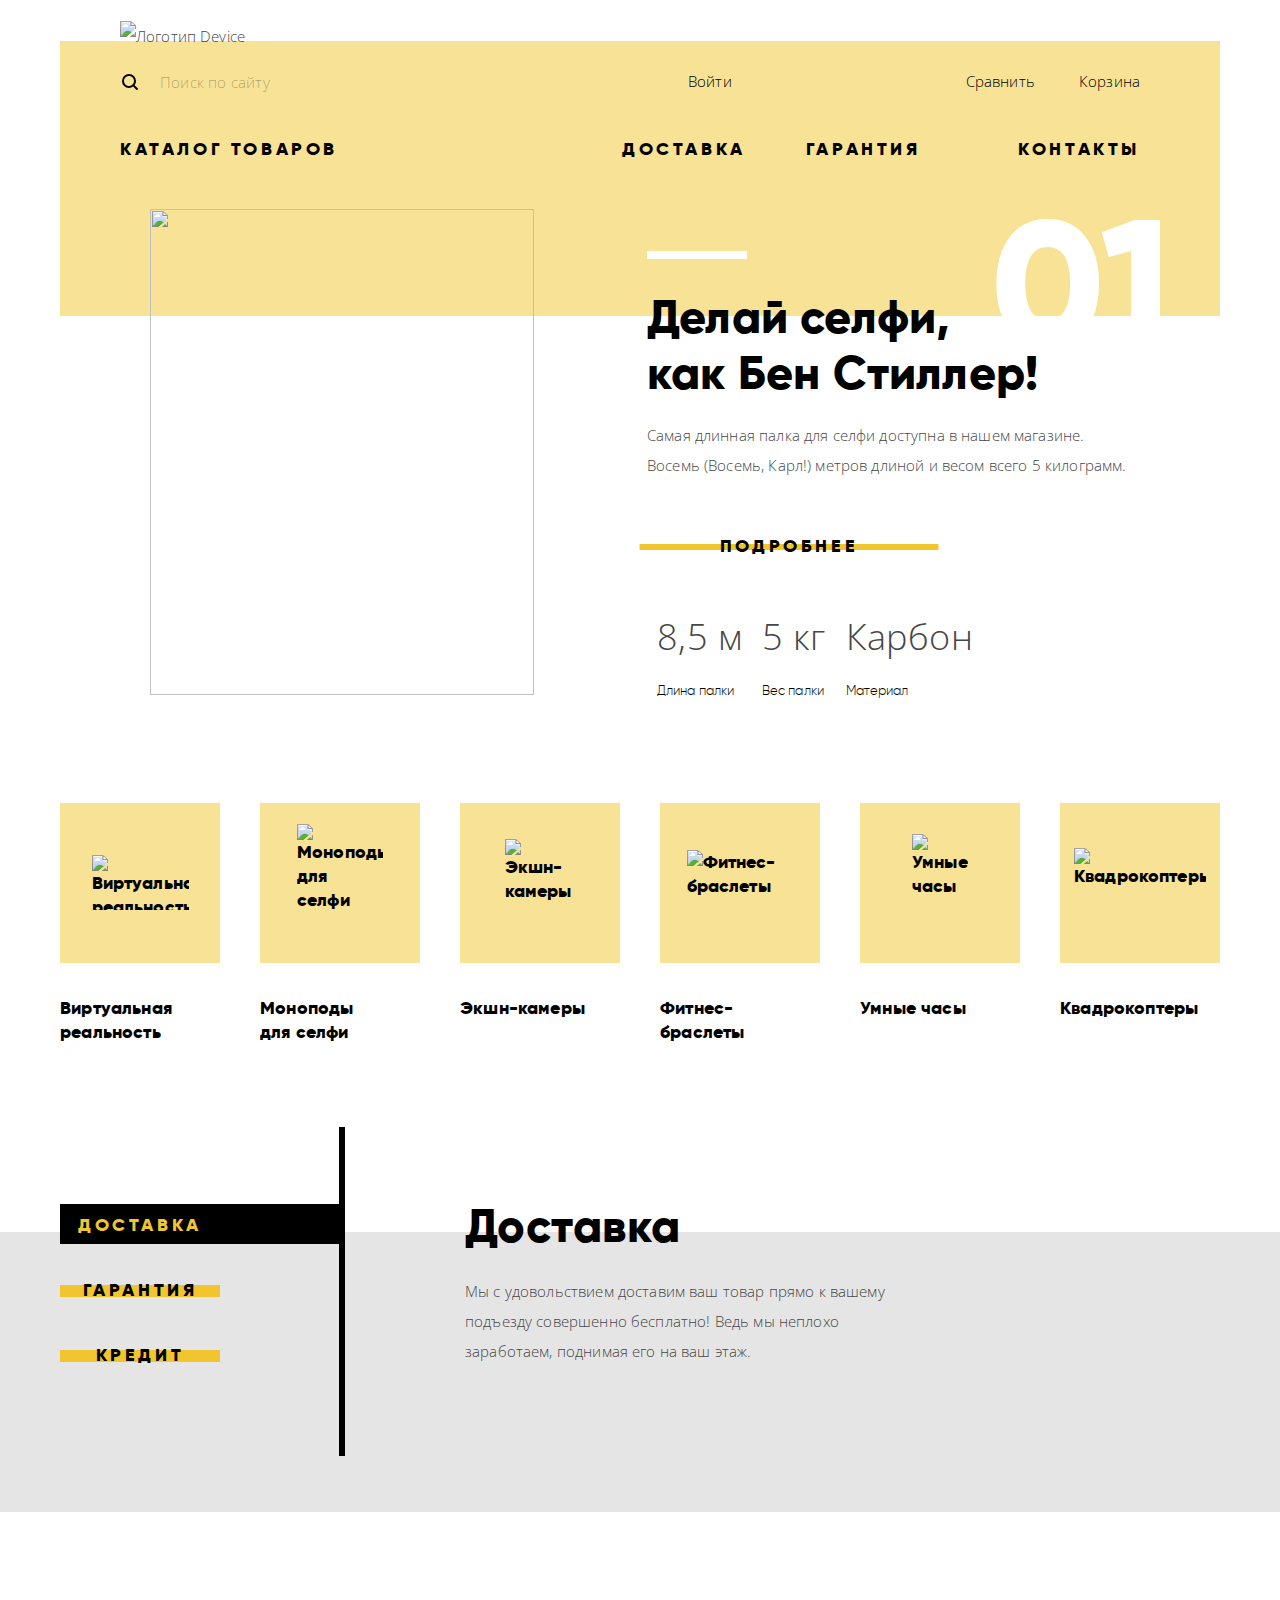
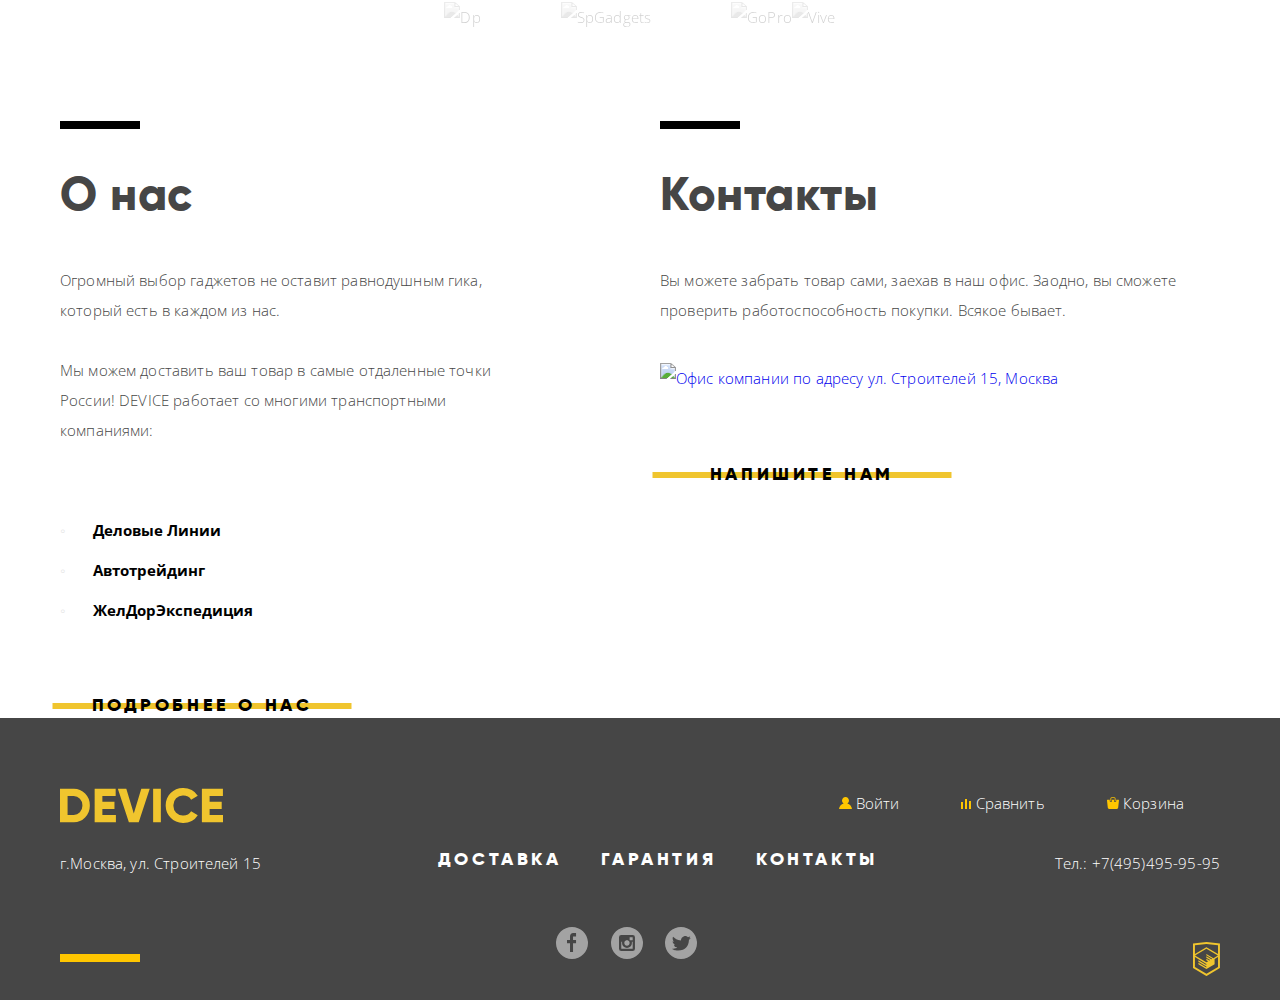
==== commit 6a401b3c: "Д11" ====
--- a/index.html
+++ b/index.html
@@ -270,16 +270,16 @@
 		
 		<ul class="manufacturers">
 			<li class="manufacturer-wrapper">
-				<img src="img/manufactures/logo-1.png" alt="Dp" width="260" height="100">
+				<a href="#"><img src="img/manufactures/logo-1.png" alt="Dp" width="260" height="100"></a>
 			</li>
 			<li class="manufacturer-wrapper">
-				<img src="img/manufactures/logo-2.png" alt="SpGadgets" width="260" height="100">
+				<a href="#"><img src="img/manufactures/logo-2.png" alt="SpGadgets" width="260" height="100"></a>
 			</li>
 			<li class="manufacturer-wrapper">
-				<img src="img/manufactures/logo-3.png" alt="GoPro" width="260" height="100">
+				<a href="#"><img src="img/manufactures/logo-3.png" alt="GoPro" width="260" height="100"></a>
 			</li>
 			<li class="manufacturer-wrapper">
-				<img src="img/manufactures/logo-4.png" alt="Vive" width="260" height="100">
+				<a href="#"><img src="img/manufactures/logo-4.png" alt="Vive" width="260" height="100"></a>
 			</li>
 		</ul>
 		
@@ -336,55 +336,59 @@
 			<nav class="footer-navigation">
 				<ul class="user-navigation user-navigation-footer">
 					<li class="user-navigation-link-footer">                                
-						<svg width="13px" height="12px" viewBox="0 0 13 12" version="1.1" xmlns="http://www.w3.org/2000/svg" xmlns:xlink="http://www.w3.org/1999/xlink">
+						<a class="user-navigation-link-footer" href="login.html">
+							<svg width="13px" height="12px" viewBox="0 0 13 12" version="1.1" xmlns="http://www.w3.org/2000/svg" xmlns:xlink="http://www.w3.org/1999/xlink">
+								<g stroke="none" stroke-width="1" fill="none" fill-rule="evenodd">
+									<g transform="translate(-975.000000, -5572.000000)" fill="#FFC600">
+										<g transform="translate(866.000000, 5559.000000)">
+											<g id="user-yellow" transform="translate(109.000000, 13.000000)">
+												<g id="user">
+													<path d="M0.032,12 L12.969,12 C12.806,9.357 10.895,7.163 8.298,6.457 C9.34299648,5.83110167 9.98328642,4.70309829 9.985,3.485 C9.985,1.56028765 8.42471235,-3.86912724e-16 6.5,-3.86912724e-16 C4.57528765,-3.86912724e-16 3.015,1.56028765 3.015,3.485 C3.015,4.749 3.695,5.846 4.703,6.457 C2.106,7.163 0.194,9.357 0.032,12 Z" fill-rule="nonzero"></path>
+												</g>
+											</g>
+										</g>
+									</g>
+								</g>
+							</svg>
+							Войти
+						</a>
+					</li>
+				</ul>
+				<div class="navigation-link-footer">
+					
+					<a class="navigation-link navigation-link-footer" href="#">
+						<svg  width="10px" height="10px" viewBox="0 0 10 10" version="1.1" xmlns="http://www.w3.org/2000/svg" xmlns:xlink="http://www.w3.org/1999/xlink">
 							<g stroke="none" stroke-width="1" fill="none" fill-rule="evenodd">
-								<g transform="translate(-975.000000, -5572.000000)" fill="#FFC600">
+								<g transform="translate(-1088.000000, -5574.000000)" fill="#FFC600">
 									<g transform="translate(866.000000, 5559.000000)">
-										<g id="user-yellow" transform="translate(109.000000, 13.000000)">
-											<g id="user">
-												<path d="M0.032,12 L12.969,12 C12.806,9.357 10.895,7.163 8.298,6.457 C9.34299648,5.83110167 9.98328642,4.70309829 9.985,3.485 C9.985,1.56028765 8.42471235,-3.86912724e-16 6.5,-3.86912724e-16 C4.57528765,-3.86912724e-16 3.015,1.56028765 3.015,3.485 C3.015,4.749 3.695,5.846 4.703,6.457 C2.106,7.163 0.194,9.357 0.032,12 Z" fill-rule="nonzero"></path>
+										<g id="compare-yellow" transform="translate(222.000000, 15.000000)">
+											<g id="compare">
+												<path d="M8,2 L9.984,2 L9.984,10 L8,10 L8,2 Z M0,3 L1.984,3 L1.984,10 L0,10 L0,3 Z M4,0 L6,0 L6,10 L4,10 L4,0 Z" fill-rule="nonzero"></path>
 											</g>
 										</g>
 									</g>
 								</g>
 							</g>
-						</svg><a class="user-navigation-link-footer" href="login.html">Войти</a>
-					</li>
-				</ul>
+						</svg>                              
+						Сравнить
+					</a>
+				</div>
 				<div class="navigation-link-footer">
-					<svg  width="10px" height="10px" viewBox="0 0 10 10" version="1.1" xmlns="http://www.w3.org/2000/svg" xmlns:xlink="http://www.w3.org/1999/xlink">
-						<g stroke="none" stroke-width="1" fill="none" fill-rule="evenodd">
-							<g transform="translate(-1088.000000, -5574.000000)" fill="#FFC600">
-								<g transform="translate(866.000000, 5559.000000)">
-									<g id="compare-yellow" transform="translate(222.000000, 15.000000)">
-										<g id="compare">
-											<path d="M8,2 L9.984,2 L9.984,10 L8,10 L8,2 Z M0,3 L1.984,3 L1.984,10 L0,10 L0,3 Z M4,0 L6,0 L6,10 L4,10 L4,0 Z" fill-rule="nonzero"></path>
+					<a class="navigation-link navigation-link-footer" href="#">
+						<svg width="12px" height="12px" viewBox="0 0 12 12" version="1.1" xmlns="http://www.w3.org/2000/svg" xmlns:xlink="http://www.w3.org/1999/xlink">
+							<g stroke="none" stroke-width="1" fill="none" fill-rule="evenodd">
+								<g transform="translate(-1218.000000, -5572.000000)" fill="#FFC600">
+									<g transform="translate(866.000000, 5559.000000)">
+										<g id="cart-yellow" transform="translate(352.000000, 13.000000)">
+											<g id="cart">
+												<path d="M11.864,3.017 C11.783,2.92001266 11.663361,2.86366889 11.537,2.863 L9.225,2.863 L9.225,4.09 C9.225,4.653 8.741,5.112 8.145,5.112 C7.551,5.112 7.067,4.654 7.067,4.09 L7.067,2.863 L4.909,2.863 L4.909,4.09 C4.909,4.653 4.424,5.112 3.829,5.112 C3.234,5.112 2.751,4.654 2.751,4.09 L2.751,2.863 L0.438,2.863 C0.311669929,2.86380516 0.192085359,2.92012328 0.111,3.017 C0.0272492552,3.11637604 -0.0118211461,3.24588719 0.003,3.375 L0.779,10.509 C0.794,11.315 1.421,11.964 2.19,11.964 L9.785,11.964 C10.555,11.964 11.181,11.315 11.196,10.509 L11.972,3.375 C11.9863427,3.24593049 11.9473281,3.11660458 11.864,3.017 Z" id="Shape" fill-rule="nonzero"></path>
+												<path d="M3.829,4.499 C4.068,4.499 4.262,4.315 4.262,4.09 L4.262,1.84 C4.262,1.208 4.934,0.818 5.557,0.818 L6.636,0.818 C7.291,0.818 7.714,1.219 7.714,1.84 L7.714,4.09 C7.714,4.315 7.908,4.499 8.145,4.499 C8.384,4.499 8.578,4.315 8.578,4.09 L8.578,1.84 C8.577,0.773 7.761,0 6.636,0 L5.557,0 C4.367,0 3.398,0.826 3.398,1.84 L3.398,4.09 C3.398,4.315 3.592,4.499 3.829,4.499 Z" fill-rule="nonzero"></path>
+											</g>
 										</g>
 									</g>
 								</g>
 							</g>
-						</g>
-					</svg>  
-					<a class="navigation-link navigation-link-footer" href="#">                                
-						Сравнить
-					</a>
-				</div>
-				<div class="navigation-link-footer">
-					<svg width="12px" height="12px" viewBox="0 0 12 12" version="1.1" xmlns="http://www.w3.org/2000/svg" xmlns:xlink="http://www.w3.org/1999/xlink">
-						<g stroke="none" stroke-width="1" fill="none" fill-rule="evenodd">
-							<g transform="translate(-1218.000000, -5572.000000)" fill="#FFC600">
-								<g transform="translate(866.000000, 5559.000000)">
-									<g id="cart-yellow" transform="translate(352.000000, 13.000000)">
-										<g id="cart">
-											<path d="M11.864,3.017 C11.783,2.92001266 11.663361,2.86366889 11.537,2.863 L9.225,2.863 L9.225,4.09 C9.225,4.653 8.741,5.112 8.145,5.112 C7.551,5.112 7.067,4.654 7.067,4.09 L7.067,2.863 L4.909,2.863 L4.909,4.09 C4.909,4.653 4.424,5.112 3.829,5.112 C3.234,5.112 2.751,4.654 2.751,4.09 L2.751,2.863 L0.438,2.863 C0.311669929,2.86380516 0.192085359,2.92012328 0.111,3.017 C0.0272492552,3.11637604 -0.0118211461,3.24588719 0.003,3.375 L0.779,10.509 C0.794,11.315 1.421,11.964 2.19,11.964 L9.785,11.964 C10.555,11.964 11.181,11.315 11.196,10.509 L11.972,3.375 C11.9863427,3.24593049 11.9473281,3.11660458 11.864,3.017 Z" id="Shape" fill-rule="nonzero"></path>
-											<path d="M3.829,4.499 C4.068,4.499 4.262,4.315 4.262,4.09 L4.262,1.84 C4.262,1.208 4.934,0.818 5.557,0.818 L6.636,0.818 C7.291,0.818 7.714,1.219 7.714,1.84 L7.714,4.09 C7.714,4.315 7.908,4.499 8.145,4.499 C8.384,4.499 8.578,4.315 8.578,4.09 L8.578,1.84 C8.577,0.773 7.761,0 6.636,0 L5.557,0 C4.367,0 3.398,0.826 3.398,1.84 L3.398,4.09 C3.398,4.315 3.592,4.499 3.829,4.499 Z" fill-rule="nonzero"></path>
-										</g>
-									</g>
-								</g>
-							</g>
-						</g>
-					</svg>
-					<a class="navigation-link navigation-link-footer" href="#">
+						</svg>
 						Корзина
 					</a>
 				</div>
@@ -428,7 +432,7 @@
 				</a></li>
 			</ul>
 			<p class="footer-copyright">
-				<a href="https://htmlacademy.ru">
+				<a href="https://htmlacademy.ru/intensive/htmlcss">
 					<svg xmlns="http://www.w3.org/2000/svg" width="26.943" height="34.09" viewBox="0 0 26.943 34.09">
 						<path d="M13.62.017L13.472 0 0 1.412v24.661l13.473 8.017 13.43-7.99.042-.025V1.412L13.62.017zm11.399 12.11L13.495 5.334l-.001-.104-.087.05-.088-.056v.109L1.925 12.118V3.147l11.548-1.212L25.02 3.147v8.98zm-11.614-5.34L24.923 13.5l-4.479 2.64-7.093-4.221-.014 1.415 5.904 3.513-.86.507-5.03-2.992-.014 1.415 3.827 2.275-.782.523-3.031-1.787-.014 1.413 1.853 1.091-1.8 1.081-11.356-6.751 11.371-6.835zm-11.48 8.34l11.411 6.791.016 1.044-7.942-4.728-.015 1.416 7.979 4.795.018 1.076-7.973-4.74-.013 1.414 8.021 4.822.046.025 8.143-4.872-.011-5.177 3.415-2.036v10.021L13.472 31.85 1.925 24.979v-9.852z"/>
 					</svg>
--- a/css/style.css
+++ b/css/style.css
@@ -1,229 +1,237 @@
 @font-face{
-	font-family: 'Gilroy';
-	font-weight: 300;
-	font-style: normal;
-
-	src: local('Gilroy Light'), local('Gilroy-Light'), url('../fonts/gilroy/Gilroylight.woff2') format('woff2'), url('../fonts/gilroy/Gilroylight.woff') format('woff'), url('../fonts/gilroy/Gilroylight.ttf') format('truetype');
+    font-family: 'Gilroy';
+    font-weight: 300;
+    font-style: normal;
+
+    src: local('Gilroy Light'), local('Gilroy-Light'), url('../fonts/gilroy/Gilroylight.woff2') format('woff2'), url('../fonts/gilroy/Gilroylight.woff') format('woff'), url('../fonts/gilroy/Gilroylight.ttf') format('truetype');
 }
 @font-face{
-	font-family: 'Gilroy';
-	font-weight: 800;
-	font-style: normal;
-
-	src: local('Gilroy ExtraBold'), local('Gilroy-ExtraBold'), url('../fonts/gilroy/Gilroyextrabold.woff2') format('woff2'), url('../fonts/gilroy/Gilroyextrabold.woff') format('woff'), url('../fonts/gilroy/Gilroyextrabold.ttf') format('truetype');
+    font-family: 'Gilroy';
+    font-weight: 800;
+    font-style: normal;
+
+    src: local('Gilroy ExtraBold'), local('Gilroy-ExtraBold'), url('../fonts/gilroy/Gilroyextrabold.woff2') format('woff2'), url('../fonts/gilroy/Gilroyextrabold.woff') format('woff'), url('../fonts/gilroy/Gilroyextrabold.ttf') format('truetype');
 }
 
 body{
-	font-family: 'Open Sans', Arial, sans-serif;
-	font-size: 15px;
-	font-weight: 300;
-	font-style: normal;
-	font-stretch: normal;
-	line-height: 30px;
-
-	margin: 0;
-	padding: 0;
-
-	letter-spacing: 0.15px;
-
-	color: #464646;
-	background-color: #fff;
+    font-family: 'Open Sans', Arial, sans-serif;
+    font-size: 15px;
+    font-weight: 300;
+    font-style: normal;
+    font-stretch: normal;
+    line-height: 30px;
+
+    margin: 0;
+    padding: 0;
+
+    letter-spacing: 0.15px;
+
+    color: #464646;
+    background-color: #fff;
 }
 
 a{
-	text-decoration: none;
+    text-decoration: none;
 }
 .visually-hidden{
-	position: absolute;
-
-	clip: rect(0, 0, 0, 0);
-
-	width: 1px;
-	height: 1px;
+    position: absolute;
+
+    clip: rect(0, 0, 0, 0);
+
+    width: 1px;
+    height: 1px;
 }
 
 /**************************/
 /*********HEADER***********/
 /**************************/
 .wrapper-content{
-	width: 1160px;
-	margin: 0 auto;
-	padding: 0 20px;
+    width: 1160px;
+    margin: 0 auto;
+    padding: 0 20px;
 }
 .header-content{
-	box-sizing: border-box;
-	padding-top: 21px;
-
-	background: linear-gradient(to bottom, #fff, #fff 13%, #f7e296 13%);
+    box-sizing: border-box;
+    padding-top: 21px;
+
+    background: linear-gradient(to bottom, #fff, #fff 13%, #f7e296 13%);
 }
 /*Логотип*/
 .header-logo{
-	display: inline-block;
-	vertical-align: baseline;
-	/*margin-left: 60px;*/
-
-	margin-left: 40px;
+    display: inline-block;
+    /*margin-left: 60px;*/
+
+    margin-left: 40px;
+
+    vertical-align: baseline;
 }
 .header-logo img{
-	width: 165px;
-	height: 35px;
+    width: 165px;
+    height: 35px;
 }
 .header-logo[href]:hover,
 .header-logo[href]:focus{
-	opacity: 0.6;
+    opacity: 0.6;
 }
 .header-logo[href]:active{
-	opacity: 0.3;
+    opacity: 0.3;
 }
 /*Навишация*/
 .main-navigation{
-	position: relative;
-	/*min-height: 186px;*/
-
-	min-height: 250px;
-	/*padding-top: 50px;*/
-	padding-top: 15px;
+    position: relative;
+    /*min-height: 186px;*/
+
+    min-height: 250px;
+    /*padding-top: 50px;*/
+    padding-top: 15px;
 }
 .main-navigation-wrapper{
-	display: flex;
-
-	padding-right: 60px;
-	/*padding-left: 60px;*/
-	padding-left: 40px;
-
-	justify-content: space-between;
+    display: flex;
+
+    padding-right: 60px;
+    /*padding-left: 60px;*/
+    padding-left: 40px;
+
+    justify-content: space-between;
 }
 .main-navigation-wrapper:last-child{
-	/*padding-top: 50px;*/
-	padding-top: 38px;
+    /*padding-top: 50px;*/
+    padding-top: 38px;
 }
 /*Поиск*/
 .search{
-	font-family: 'Open Sans', Arial, sans-serif;
-	font-size: 15px;
-	font-weight: 300;
-	line-height: 30px;
-
-	letter-spacing: 0.2px;
-
-	color: rgba(0, 0, 0, 1);
+    font-family: 'Open Sans', Arial, sans-serif;
+    font-size: 15px;
+    font-weight: 300;
+    line-height: 30px;
+
+    letter-spacing: 0.2px;
+
+    color: rgba(0, 0, 0, 1);
 }
 .search::placeholder{
-	color: rgba(0, 0, 0, 0.3);
+    color: rgba(0, 0, 0, 0.3);
 }
 .search:hover::placeholder{
-	color: rgba(0, 0, 0, 0.6);
+    color: rgba(0, 0, 0, 0.6);
 }
 .search:focus::placeholder{
-	color: rgba(0, 0, 0, 1);
+    color: rgba(0, 0, 0, 1);
 }
 .user-nav .search:focus{
-	border-bottom: 2px solid rgba(0, 0, 0, 1);
+    border-bottom: 2px solid rgba(0, 0, 0, 1);
 }
 .search-wrapper{
-	position: relative;
-
-	width: 440px;
-	margin-right: 80px;
+    position: relative;
+
+    width: 440px;
+    margin-right: 80px;
 }
 .search{
-	width: 100%;
-	padding-left: 40px;
-
-	border-top: none;
-	border-right: none;
-	border-bottom: 2px solid transparent;
-	border-left: none;
-	background-color: transparent;
+    width: 100%;
+    padding-left: 40px;
+
+    border-top: none;
+    border-right: none;
+    border-bottom: 2px solid transparent;
+    border-left: none;
+    background-color: transparent;
 }
 .search-button{
-	line-height: 30px;
-
-	position: absolute;
-	right: 0;
-	bottom: 0;
-
-	visibility: hidden;
-
-	height: 49px;
-	padding: 8px 18px;
-
-	cursor: pointer;
-	letter-spacing: 2px;
-	text-transform: none;
-
-	border: 2px solid rgba(0, 0, 0, 1);
-	background-color: transparent;
+    line-height: 30px;
+
+    position: absolute;
+    right: 0;
+    bottom: 0;
+
+    visibility: hidden;
+
+    height: 49px;
+    padding: 8px 18px;
+
+    cursor: pointer;
+    letter-spacing: 2px;
+    text-transform: none;
+
+    border: 2px solid rgba(0, 0, 0, 1);
+    background-color: transparent;
 }
 .search:focus{
-	border-bottom: 2px solid #000;
-	outline: none;
+    border-bottom: 2px solid #000;
+    outline: none;
 }
 .search:active{
-	border-bottom: 2px solid rgba(255, 255, 255, 0.3);
-	outline: none;
+    border-bottom: 2px solid rgba(255, 255, 255, 0.3);
+    outline: none;
 }
 .search:focus ~ .search-button,
 .search-button:hover,
 .search-button:focus{
-	visibility: visible;
+    visibility: visible;
 }
 .search-button:hover,
 .search-button:focus{
-	color: #fff;
-	background-color: #000;
+    color: #fff;
+    background-color: #000;
 }
 .search-button:active{
-	color: rgba(255, 255, 255, 0.3);
-	background-color: #000;
+    color: rgba(255, 255, 255, 0.3);
+    background-color: #000;
 }
 .search-wrapper::before{
-	position: absolute;
-	top: 8px;
-	left: 2px;
-
-	width: 16px;
-	height: 16px;
-
-	content: '';
-
-	background-image: url('../img/icon/search.svg');
-	background-repeat: no-repeat;
+    position: absolute;
+    top: 8px;
+    left: 2px;
+
+    width: 16px;
+    height: 16px;
+
+    content: '';
+
+    background-image: url('../img/icon/search.svg');
+    background-repeat: no-repeat;
 }
 /*Навигация*/
+.navigation{
+    display: flex;
+
+    min-width: 500px;
+
+    justify-content: space-between;
+}
 .user-navigation,
 .navigation-list,
 .site-navigation-item,
 .site-navigation-section,
 .services-content,
 .manufacturers{
-	list-style: none;
+    list-style: none;
 }
 .user-navigation a,
 .navigation-link{
-	color: #000;
+    color: #000;
 }
 .navigation-catalog::after{
-	position: absolute;
-	top: 3px;
-	right: -20px;
-
-	width: 16px;
-	height: 16px;
-
-	content: '';
-
-	opacity: 0.3;
-	background-image: url('../img/navigation/plus.svg');
-	background-repeat: no-repeat;
-	background-position: 0 0;
+    position: absolute;
+    top: 3px;
+    right: -20px;
+
+    width: 16px;
+    height: 16px;
+
+    content: '';
+
+    opacity: 0.3;
+    background-image: url('../img/navigation/plus.svg');
+    background-repeat: no-repeat;
+    background-position: 0 0;
 }
 .site-navigation-section a,
 .navigation-list a,
 .site-navigation-item a{
-	text-transform: uppercase;
-
-	color: #000;
+    text-transform: uppercase;
+
+    color: #000;
 }
 .user-navigation a:hover,
 .user-navigation a:focus,
@@ -235,64 +243,64 @@
 .navigation-link:focus,
 .site-navigation-item a:hover,
 .site-navigation-item a:focus{
-	color: rgba(0, 0, 0, 0.6);
+    color: rgba(0, 0, 0, 0.6);
 }
 .user-navigation a:active,
 .site-navigation-section a:active,
 .navigation-list a:active,
 .navigation-link:active,
 .site-navigation-item a:active{
-	color: rgba(0, 0, 0, 0.3);
+    color: rgba(0, 0, 0, 0.3);
 }
 .navigation-list{
-	font-family: Gilroy, Tahoma, Geneva, sans-serif;
-	font-size: 18px;
-	font-weight: 800;
-	line-height: 1.33;
-
-	text-align: left;
-	letter-spacing: 3.6px;
+    font-family: Gilroy, Tahoma, Geneva, sans-serif;
+    font-size: 18px;
+    font-weight: 800;
+    line-height: 1.33;
+
+    text-align: left;
+    letter-spacing: 3.6px;
 }
 .site-navigation-section a{
-	text-transform: none;
+    text-transform: none;
 }
 .navigation-link__compare{
-	position: relative;
+    position: relative;
 }
 .navigation-link__compare::before{
-	position: absolute;
-	top: 11px;
-	/*left: 8px;*/
-	left: -16px;
-
-	width: 14px;
-	height: 12px;
-
-	content: '';
-
-	background-image: url('../img/icon/compare.svg');
-	background-repeat: no-repeat;
-	background-position: 0 0;
+    position: absolute;
+    top: 11px;
+    /*left: 8px;*/
+    left: -16px;
+
+    width: 14px;
+    height: 12px;
+
+    content: '';
+
+    background-image: url('../img/icon/compare.svg');
+    background-repeat: no-repeat;
+    background-position: 0 0;
 }
 .navigation-link__cart{
-	position: relative;
-
-	margin-left: 40px;
+    position: relative;
+
+    margin-left: 40px;
 }
 .navigation-link__cart::before{
-	position: absolute;
-	top: 11px;
-	/*left: 8px;*/
-	left: -16px;
-
-	width: 14px;
-	height: 12px;
-
-	content: '';
-
-	background-image: url('../img/icon/cart.svg');
-	background-repeat: no-repeat;
-	background-position: 0 0;
+    position: absolute;
+    top: 11px;
+    /*left: 8px;*/
+    left: -16px;
+
+    width: 14px;
+    height: 12px;
+
+    content: '';
+
+    background-image: url('../img/icon/cart.svg');
+    background-repeat: no-repeat;
+    background-position: 0 0;
 }
 .user-navigation-link:hover::before,
 .user-navigation-link:focus::before,
@@ -300,212 +308,214 @@
 .navigation-link__compare:focus::before,
 .navigation-link__cart:hover::before,
 .navigation-link__cart:focus::before{
-	opacity: 0.6;
+    opacity: 0.6;
 }
 .user-navigation-link:active::before,
 .navigation-link__compare:active::before,
 .navigation-link__cart:active::before{
-	opacity: 0.3;
+    opacity: 0.3;
 }
 .user-navigation,
 .site-navigation-list,
 .navigation-list,
 .popular-products{
-	margin: 0;
-	padding: 0;
+    margin: 0;
+    padding: 0;
 }
 .site-navigation-list{
-	position: relative;
-
-	width: 246px;
-	margin-right: auto;
-	padding-right: 20px;
+    position: relative;
+
+    width: 246px;
+    margin-right: auto;
+    padding-right: 20px;
 }
 .site-navigation-item .navigation-list{
-	position: relative;
+    position: relative;
 }
 .site-navigation-item .navigation-list::after{
-	position: absolute;
-	top: 0;
-	left: 232px;
-
-	width: 16px;
-	height: 16px;
-
-	content: '';
-
-	opacity: 0.3;
-	background-image: url('../img/navigation/plus.svg');
-	background-repeat: no-repeat;
-	background-position: 0 0;
+    position: absolute;
+    top: 0;
+    left: 232px;
+
+    width: 16px;
+    height: 16px;
+
+    content: '';
+
+    opacity: 0.3;
+    background-image: url('../img/navigation/plus.svg');
+    background-repeat: no-repeat;
+    background-position: 0 0;
 }
 .navigation-link{
-	/*padding-left: 25px;*/
-	padding-left: 4px;
+    /*padding-left: 25px;*/
+    padding-left: 4px;
 }
 .user-navigation{
-	position: relative;
-
-	margin-right: auto;
-	/*padding-left: 25px;*/
-	padding-left: 48px;
-
-	flex-grow: 1;
+    position: relative;
+
+    margin-right: auto;
+    /*padding-left: 25px;*/
+    padding-left: 48px;
+
+    flex-grow: 1;
 }
 .user-navigation-link::before{
-	position: absolute;
-	top: 8px;
-	/*left: 5px; */
-	left: 21px;
-
-	width: 14px;
-	height: 12px;
-
-	content: '';
-
-	background-image: url('../img/icon/user.svg');
-	background-repeat: no-repeat;
-	background-position: 0 0;
+    position: absolute;
+    top: 8px;
+    /*left: 5px; */
+    left: 21px;
+
+    width: 14px;
+    height: 12px;
+
+    content: '';
+
+    background-image: url('../img/icon/user.svg');
+    background-repeat: no-repeat;
+    background-position: 0 0;
 }
 .site-navigation-item .site-navigation-link{
-	font-family: 'Open Sans', Arial, sans-serif;
-	font-size: 15px;
-	font-weight: 300;
-	font-style: normal;
-	font-stretch: normal;
-	line-height: 30px;
-
-	display: block;
-
-	color: #000;
+    font-family: 'Open Sans', Arial, sans-serif;
+    font-size: 15px;
+    font-weight: 300;
+    font-style: normal;
+    font-stretch: normal;
+    line-height: 30px;
+
+    display: block;
+
+    color: #000;
 }
 .site-navigation-item .site-navigation-link:hover{
-	opacity: 1;
+    opacity: 1;
 }
 .site-navigation-section{
-	margin: 0;
-	padding: 0;
+    margin: 0;
+    padding: 0;
 }
 .site-navigation-inner-list{
-	position: absolute;
-	z-index: 1;
-	top: 20px;
-	left: -30px;
-
-	display: none;
-	display: flex;
-
-	width: 1105px;
-	margin: 0;
-	margin-left: -30px;
-	padding: 0;
-	padding-top: 15px;
-	padding-bottom: 30px;
-	padding-left: 55px;
-
-	list-style: none;
-
-	background-color: #f7e296;
+    position: absolute;
+    z-index: 1;
+    top: 20px;
+    left: -30px;
+
+    display: none;
+    display: flex;
+
+    width: 1105px;
+    margin: 0;
+    margin-left: -30px;
+    padding: 0;
+    padding-top: 15px;
+    padding-bottom: 30px;
+    padding-left: 55px;
+
+    list-style: none;
+
+    background-color: #f7e296;
 }
 .site-navigation-inner-list li{
-	width: 240px;
+    width: 240px;
 }
 .navigation-list + .site-navigation-inner-list{
-	opacity: 0;
+    opacity: 0;
 }
 .site-navigation-list:first-child:hover .site-navigation-inner-list{
-	opacity: 1;
+    opacity: 1;
 }
 .navigation-catalog{
-	position: relative;
-
-	display: inline;
-
-	min-width: auto;
-
-	text-transform: uppercase;
-
-	color: #000;
+    position: relative;
+
+    display: inline;
+
+    min-width: auto;
+
+    text-transform: uppercase;
+
+    color: #000;
 }
 .navigation-list{
-	display: flex;
-	/*min-width: 500px;*/
-
-	min-width: 518px;
+    display: flex;
+    /*min-width: 500px;*/
+
+    min-width: 518px;
 }
 .navigation-list li{
-	margin-left: 30px;
+    margin-right: 30px;
+    margin-left: 30px;
 }
 .navigation-list li:first-child{
-	margin-left: 0;
+    margin-left: 0;
 }
 .navigation-list li:last-child{
-	margin-left: auto;
+    margin-right: 0;
+    margin-left: auto;
 }
 /*Слайдер*/
 .main-content{
-	width: 1160px;
-	margin: 0 auto;
-	padding: 0 20px;
-
-	background: linear-gradient(to bottom, #f7e296, #f7e296 80px, #fff 80px); /* высота header 280, высота с макета 300, но в 280 заложена еще и высота логотипа */
+    width: 1160px;
+    margin: 0 auto;
+    padding: 0 20px;
+
+    background: linear-gradient(to bottom, #f7e296, #f7e296 80px, #fff 80px); /* высота header 280, высота с макета 300, но в 280 заложена еще и высота логотипа */
 }
 .slider{
-	position: relative;
-
-	min-height: 500px;
+    position: relative;
+
+    min-height: 500px;
 }
 .slider-wrapper{
-	position: relative;
-
-	display: flex;
-
-	justify-content: space-between;
+    position: relative;
+
+    display: flex;
+
+    justify-content: space-between;
 }
 .slider-content{
-	/*margin-right: 100px;*/
-	margin-right: 78px;
+    /*margin-right: 100px;*/
+    margin-right: 78px;
 }
 .slider-content h2{
-	font-family: Gilroy, Tahoma, Geneva, sans-serif;
-	font-size: 47px;
-	font-weight: 800;
-	line-height: 56px;
-
-	position: relative;
-	z-index: 2;
-
-	width: 495px;
-	/*max-width: 500px;*/
-	margin: 0;
-	/*margin-bottom: 27px;*/
-	margin-bottom: 19px;
-	/*padding-top: 50px;*/
-	padding-top: 38px;
-
-	letter-spacing: 0.2px;
-
-	color: #000;
+    font-family: Gilroy, Tahoma, Geneva, sans-serif;
+    font-size: 47px;
+    font-weight: 800;
+    line-height: 56px;
+
+    position: relative;
+    z-index: 2;
+
+    width: 495px;
+    /*max-width: 500px;*/
+    margin: 0;
+    /*margin-bottom: 27px;*/
+    margin-bottom: 19px;
+    /*padding-top: 50px;*/
+    padding-top: 38px;
+
+    letter-spacing: 0.2px;
+
+    color: #000;
 }
 .slider-content h2::before{
-	position: absolute;
-	top: 0;
-
-	width: 100px;
-	height: 8px;
-
-	content: '';
-
-	background-color: #fff;
+    position: absolute;
+    top: 0;
+
+    width: 100px;
+    height: 8px;
+
+    content: '';
+
+    background-color: #fff;
 }
 .slider-content h2::after{
-	font-family: Gilroy, Tahoma, Geneva, sans-serif;
-	font-size: 180px;
-	font-weight: 800;
-	line-height: 56px;
-
-	position: absolute;
-	z-index: -1;
+    font-family: Gilroy, Tahoma, Geneva, sans-serif;
+    font-size: 180px;
+    font-weight: 800;
+    line-height: 56px;
+
+    position: absolute;
+    z-index: -1;
     /*	top: 20px;
     right: 0;*/
     top: 7px;
@@ -518,70 +528,70 @@
     color: #fff;
 }
 .one h2::after{
-	content: '01';
+    content: '01';
 }
 .two h2::after{
-	content: '02';
+    content: '02';
 }
 .three h2::after{
-	content: '03';
+    content: '03';
 }
 .slider-content p{
-	font-size: 15px;
-	font-weight: 300;
-	line-height: 30px;
-
-	max-width: 480px;
-	margin: 0;
-	margin-bottom: 55px;
-
-	color: #464646;
+    font-size: 15px;
+    font-weight: 300;
+    line-height: 30px;
+
+    max-width: 480px;
+    margin: 0;
+    margin-bottom: 55px;
+
+    color: #464646;
 }
 .slider-list{
-	margin: 0;
-	padding: 0;
-
-	list-style: none;
+    margin: 0;
+    padding: 0;
+
+    list-style: none;
 }
 .slider-controls label{
-	display: inline-block;
-
-	width: 12px;
-	height: 12px;
-	/*margin-right: 8px;*/
-	margin-right: 20px;
-
-	cursor: pointer;
-	vertical-align: top;
-
-	border-radius: 50%;
-	background-image: url(../img/slider/slider-button-empty.png);
+    display: inline-block;
+
+    width: 12px;
+    height: 12px;
+    /*margin-right: 8px;*/
+    margin-right: 20px;
+
+    cursor: pointer;
+    vertical-align: top;
+
+    border-radius: 50%;
+    background-image: url(../img/slider/slider-button-empty.png);
 }
 .slider-controls{
-	font-size: 0;
-
-	position: absolute;
-	z-index: 20;
+    font-size: 0;
+
+    position: absolute;
+    z-index: 20;
     /*	right: 20px;
     bottom: 41%;*/
     right: 63px;
     bottom: 43%;
 }
 .slide{
-	display: none;
+    display: none;
 }
 #product-1:checked ~ .slider #slide1,
 #product-2:checked ~ .slider #slide2,
 #product-3:checked ~ .slider #slide3{
-	display: block;
+    display: block;
 }
 #product-1:checked ~ .slider label[for='product-1'],
 #product-2:checked ~ .slider label[for='product-2'],
 #product-3:checked ~ .slider label[for='product-3']{
-	width: 12px;
-	height: 12px;
-
-	background-image: url(../img/slider/slider-button-active.png);
+    width: 12px;
+    height: 12px;
+
+    background-image: url(../img/slider/slider-button-active.png);
 }
 .table-specifications{
     /*	margin-top: 70px;
@@ -595,37 +605,39 @@
     border: 0;
 }
 .parameter{
-	font-family: Gilroy, Tahoma, Geneva, sans-serif;
-	font-size: 13px;
-	font-weight: 300;
-	line-height: 20px;
-
-	margin: 0;
-	padding: 0;
-	padding: 10px;
-
-	letter-spacing: 0.1px;
-
-	color: #000;
+    font-family: Gilroy, Tahoma, Geneva, sans-serif;
+    font-size: 13px;
+    font-weight: 300;
+    line-height: 20px;
+
+    margin: 0;
+    padding: 0;
+    padding: 10px;
+
+    letter-spacing: 0.1px;
+
+    color: #000;
 }
 .value{
-	font-size: 36px;
-	font-weight: 300;
-	line-height: 48px;
-
-	margin: 0;
-	padding: 0;
-	padding: 10px;
-
-	letter-spacing: 0.4px;
-
-	color: #464646;
+    font-size: 36px;
+    font-weight: 300;
+    line-height: 48px;
+
+    max-width: 150px;
+    margin: 0;
+    padding: 0;
+    padding: 10px;
+
+    letter-spacing: 0.4px;
+    word-wrap: break-word;
+
+    color: #464646;
 }
 .slider-img{
-	position: relative;
+    position: relative;
 }
 .slider-img img{
-	position: absolute;
+    position: absolute;
     /*	top: -30px;
     left: 0;*/
     top: -42px;
@@ -633,97 +645,97 @@
 }
 /*Популярные товары*/
 .popular-products{
-	display: flex;
+    display: flex;
 }
 .popular-products li{
-	margin-left: 40px;
-
-	list-style: none;
+    margin-left: 40px;
+
+    list-style: none;
 }
 .popular-products li:first-child{
-	margin-left: 0;
+    margin-left: 0;
 }
 
 /*Преимущества*/
 .services{
-	display: flex;
-
-	padding-top: 50px;
-	padding-bottom: 41px;
+    display: flex;
+
+    padding-top: 50px;
+    padding-bottom: 41px;
 }
 .control-buttons{
-	border-right: 2px solid #000;
+    border-right: 2px solid #000;
 }
 .control-buttons ul{
-	width: 280px;
-	margin: 0;
-	padding: 0;
-
-	list-style: none;
+    width: 280px;
+    margin: 0;
+    padding: 0;
+
+    list-style: none;
 }
 .services-content{
-	margin: 0;
-	padding: 0;
+    margin: 0;
+    padding: 0;
 }
 .services-content-wrapper{
-	width: 100%;
-	margin-left: 120px;
-	padding-top: 90px;
-	padding-bottom: 90px;
+    width: 100%;
+    margin-left: 120px;
+    padding-top: 90px;
+    padding-bottom: 90px;
 }
 .services-content-wrapper h2{
-	font-family: Gilroy, Tahoma, Geneva, sans-serif;
-	font-size: 47px;
-	font-weight: 800;
-	line-height: 48px;
-
-	width: 460px;
-	margin: 0;
-	padding: 0;
-	/*padding-bottom: 35px;*/
-	padding-bottom: 11px;
-
-	letter-spacing: 0.47px;
-
-	color: #000;
+    font-family: Gilroy, Tahoma, Geneva, sans-serif;
+    font-size: 47px;
+    font-weight: 800;
+    line-height: 48px;
+
+    width: 460px;
+    margin: 0;
+    padding: 0;
+    /*padding-bottom: 35px;*/
+    padding-bottom: 11px;
+
+    letter-spacing: 0.47px;
+
+    color: #000;
 }
 .services-content-wrapper p{
-	font-size: 15px;
-	line-height: 30px;
-
-	width: 460px;
+    font-size: 15px;
+    line-height: 30px;
+
+    width: 460px;
 }
 .services{
-	position: relative;
-
-	display: flex;
-
-	background: linear-gradient(to bottom, #fff, #fff 170px, rgba(229, 229, 229, 1) 170px);
-
-	flex-grow: 1;
+    position: relative;
+
+    display: flex;
+
+    background: linear-gradient(to bottom, #fff, #fff 170px, rgba(229, 229, 229, 1) 170px);
+
+    flex-grow: 1;
 }
 .tab-controls{
-	list-style: none;
+    list-style: none;
 }
 .services-button{
-	min-width: 100%;
+    min-width: 100%;
 }
 .tab-controls{
-	width: 90px;
-	padding-right: 114px;
-
-	text-align: center;
+    width: 90px;
+    padding-right: 114px;
+
+    text-align: center;
 }
 .info-menu-item{
-	width: 160px;
-	/* width: 45px; */
-	/*width: 90px; */
-	padding-right: 114px;
-
-	/*text-align: center;*/
+    width: 160px;
+    /* width: 45px; */
+    /*width: 90px; */
+    padding-right: 114px;
+
+    /*text-align: center;*/
 }
 .tab-wrapper{
-	display: flex;
+    display: flex;
 }
 .tab-controls{
     /*padding-top: 107px;
@@ -735,14 +747,14 @@
     border-right: 6px solid #000;
 }
 .info-menu-item{
-	/*margin-bottom: 30px;*/
-	margin-bottom: 41px;
+    /*margin-bottom: 30px;*/
+    margin-bottom: 41px;
 }
 .delivery{
-	position: relative;
+    position: relative;
 }
 .delivery::after{
-	position: absolute;
+    position: absolute;
     /*	top: 0;
     right: -250px;*/
     top: 7px;
@@ -756,87 +768,87 @@
     background-image: url(../img/services/delivery.svg);
 }
 .warranty{
-	position: relative;
+    position: relative;
 }
 .warranty::after{
-	position: absolute;
-	top: 7px;
-	right: -231px;
-
-	width: 136px;
-	height: 164px;
-
-	content: '';
-
-	background-image: url(../img/services/warranty.svg);
+    position: absolute;
+    top: 7px;
+    right: -231px;
+
+    width: 136px;
+    height: 164px;
+
+    content: '';
+
+    background-image: url(../img/services/warranty.svg);
 }
 .warranty{
-	position: relative;
+    position: relative;
 }
 .warranty::after{
-	position: absolute;
-	top: 7px;
-	right: -231px;
-
-	width: 171px;
-	height: 195px;
-
-	content: '';
-
-	background-image: url(../img/services/warranty.svg);
+    position: absolute;
+    top: 7px;
+    right: -231px;
+
+    width: 171px;
+    height: 195px;
+
+    content: '';
+
+    background-image: url(../img/services/warranty.svg);
 }
 .credit{
-	position: relative;
+    position: relative;
 }
 .credit::after{
-	position: absolute;
-	top: 0;
-	right: -250px;
-
-	width: 156px;
-	height: 188px;
-
-	content: '';
-
-	background-image: url(../img/services/credit.svg);
+    position: absolute;
+    top: 0;
+    right: -250px;
+
+    width: 156px;
+    height: 188px;
+
+    content: '';
+
+    background-image: url(../img/services/credit.svg);
 }
 
 .tab{
-	display: none;
+    display: none;
 }
 #tab1:checked ~ .wrapper-content #tab-1,
 #tab2:checked ~ .wrapper-content #tab-2,
 #tab3:checked ~ .wrapper-content #tab-3{
-	display: block;
+    display: block;
 }
 
 
 .btn{
-	font-family: Gilroy, Tahoma, Geneva, sans-serif;
-	font-size: 18px;
-	font-weight: 800;
-	line-height: 1.33;
-
-	position: relative;
-	z-index: 1;
-
-	display: flex;
-
-	text-align: center;
-	letter-spacing: 3.6px;
-	text-transform: uppercase;
-
-	color: #000;
-	border: none;
-	background-color: transparent;
-
-	justify-content: center;
-	align-items: center;
+    font-family: Gilroy, Tahoma, Geneva, sans-serif;
+    font-size: 18px;
+    font-weight: 800;
+    line-height: 1.33;
+
+    position: relative;
+    z-index: 1;
+
+    display: flex;
+
+    text-align: center;
+    letter-spacing: 3.6px;
+    text-transform: uppercase;
+
+    color: #000;
+    border: none;
+    background-color: transparent;
+
+    justify-content: center;
+    align-items: center;
 }
 .btn::before{
-	position: absolute;
-	z-index: -1;
-	top: 25%;
+    position: absolute;
+    z-index: -1;
+    top: 25%;
     /*	left: 0;
     width: 270px;*/
     left: 0;
@@ -853,890 +865,931 @@
 
 
 .btn:active{
-	color: rgba(0, 0, 0, 0.3);
+    color: rgba(0, 0, 0, 0.3);
 }
 .btn:active::before{
-	top: -10px;
-
-	height: 40px;
+    top: -10px;
+
+    height: 40px;
 }
 
 .services-button-active,
 .services-button-active:hover,
 .services-button-active:focus,
 .services-button-active:active{
-	font-family: Gilroy, Tahoma, Geneva, sans-serif;
-	font-size: 18px;
-	font-weight: 800;
-	line-height: 1.33;
-
-	position: relative;
-	z-index: 1;
-
-	text-align: center;
-	letter-spacing: 3.6px;
-	text-transform: uppercase;
-
-	color: #f0c52e;
+    font-family: Gilroy, Tahoma, Geneva, sans-serif;
+    font-size: 18px;
+    font-weight: 800;
+    line-height: 1.33;
+
+    position: relative;
+    z-index: 1;
+
+    text-align: center;
+    letter-spacing: 3.6px;
+    text-transform: uppercase;
+
+    color: #f0c52e;
 }
 .services-button-active::before{
-	position: absolute;
-	z-index: -1;
-	top: -10px;
-
-	height: 40px;
-
-	content: '';
-	transition: all 0.2s;
-
-	background-color: #000;
+    position: absolute;
+    z-index: -1;
+    top: -10px;
+
+    height: 40px;
+
+    content: '';
+    transition: all 0.2s;
+
+    background-color: #000;
 }
 .services-button{
-	font-family: Gilroy, Tahoma, Geneva, sans-serif;
-	font-size: 18px;
-	font-weight: 800;
-	line-height: 1.33;
-
-	position: relative;
-	z-index: 1;
-
-	display: flex;
-
-	text-align: center;
-	letter-spacing: 3.6px;
-	text-transform: uppercase;
-
-	color: #000;
-	border: none;
-	background-color: transparent;
-
-	justify-content: center;
-	align-items: center;
+    font-family: Gilroy, Tahoma, Geneva, sans-serif;
+    font-size: 18px;
+    font-weight: 800;
+    line-height: 1.33;
+
+    position: relative;
+    z-index: 1;
+
+    display: flex;
+
+    text-align: center;
+    letter-spacing: 3.6px;
+    text-transform: uppercase;
+
+    color: #000;
+    border: none;
+    background-color: transparent;
+
+    justify-content: center;
+    align-items: center;
 }
 .services-button::before{
-	position: absolute;
-	z-index: -1;
-	top: 25%;
-	left: 0;
-
-	width: 100%;
-	height: 50%;
-
-	content: '';
-	transition: inherit;
-
-	color: #000;
-	background-color: #f0c52e;
+    position: absolute;
+    z-index: -1;
+    top: 25%;
+    left: 0;
+
+    width: 100%;
+    height: 50%;
+
+    content: '';
+    transition: inherit;
+
+    color: #000;
+    background-color: #f0c52e;
 }
 
 .services-button:hover::before{
-	top: -10px;
-
-	height: 40px;
+    top: -10px;
+
+    height: 40px;
 }
 .services-button:active{
-	color: rgba(0, 0, 0, 0.3);
+    color: rgba(0, 0, 0, 0.3);
 }
 .services-button:active::before{
-	top: -10px;
-
-	height: 40px;
+    top: -10px;
+
+    height: 40px;
 }
 
 /*Бренды*/
 .manufacturers{
-	display: flex;
-
-	margin-top: 90px;
-	/*margin-bottom: 125px;*/
-	margin-bottom: 100px;
-	padding: 0;
-
-	justify-content: center;
+    display: flex;
+
+    margin-top: 90px;
+    /*margin-bottom: 125px;*/
+    margin-bottom: 100px;
+    padding: 0;
+
+    justify-content: center;
 }
 .manufacturers li{
-	margin-left: 80px;
-
-	list-style: none;
+    margin-left: 80px;
+
+    list-style: none;
 }
 .manufacturers li:last-child{
-	margin-left: 0;
+    margin-left: 0;
 }
 .manufacturers li:first-child{
-	margin-left: 0;
-}
-.manufacturers img{
-	opacity: 0.2;
-
-	-webkit-filter: grayscale(100%);
-	-moz-filter: grayscale(100%);
-	-ms-filter: grayscale(100%);
-	-o-filter: grayscale(100%);
-	filter: grayscale(100%);
-	filter: gray; /* IE 6-9 */
-}
-.manufacturers img:hover{
-	opacity: 1;
-
-	-webkit-filter: grayscale(0%);
-	-moz-filter: grayscale(0%);
-	-ms-filter: grayscale(0%);
-	-o-filter: grayscale(0%);
-	filter: grayscale(0%);
-	filter: gray; /* IE 6-9 */
+    margin-left: 0;
+}
+.manufacturers a{
+    opacity: 0.2;
+
+    -webkit-filter: grayscale(100%);
+       -moz-filter: grayscale(100%);
+        -ms-filter: grayscale(100%);
+         -o-filter: grayscale(100%);
+            filter: grayscale(100%);
+            filter: gray; /* IE 6-9 */
+}
+.manufacturers a:hover{
+    opacity: 1;
+
+    -webkit-filter: grayscale(0%);
+       -moz-filter: grayscale(0%);
+        -ms-filter: grayscale(0%);
+         -o-filter: grayscale(0%);
+            filter: grayscale(0%);
+            filter: gray; /* IE 6-9 */
 }
 
 /*Контакты, О нас*/
 .index-columns{
-	display: flex;
-
-	justify-content: space-between;
+    display: flex;
+
+    justify-content: space-between;
 }
 .contacts{
-	padding-bottom: 90px;
-	padding-left: 42px;
+    padding-bottom: 90px;
+    padding-left: 42px;
+}
+.about{
+    width: 470px;
+}
+.contacts{
+    width: 560px;
 }
 .contacts h2,
 .about h2{
-	font-family: Gilroy, Tahoma, Geneva, sans-serif;
-	font-size: 47px;
-	font-weight: 800;
-	line-height: 1.02;
-
-	text-align: left;
-	letter-spacing: 0.5px;
+    font-family: Gilroy, Tahoma, Geneva, sans-serif;
+    font-size: 47px;
+    font-weight: 800;
+    line-height: 1.02;
+
+    text-align: left;
+    letter-spacing: 0.5px;
 }
 .about-title{
-	position: relative;
-
-	padding-bottom: 7px;
+    position: relative;
+
+    padding-bottom: 7px;
 }
 .about-title::before{
-	position: absolute;
-	/*top: -40px;*/
-	top: -50px;
-	left: 0;
-
-	width: 80px;
-	height: 8px;
-
-	content: '';
-
-	background-color: #000;
+    position: absolute;
+    /*top: -40px;*/
+    top: -50px;
+    left: 0;
+
+    width: 80px;
+    height: 8px;
+
+    content: '';
+
+    background-color: #000;
 }
 .contacts-title{
-	position: relative;
-
-	padding-bottom: 7px;
+    position: relative;
+
+    padding-bottom: 7px;
 }
 .contacts-title::before{
-	position: absolute;
-	/*top: -40px;*/
-	top: -50px;
-	left: 0;
-
-	width: 80px;
-	height: 8px;
-
-	content: '';
-
-	background-color: #000;
+    position: absolute;
+    /*top: -40px;*/
+    top: -50px;
+    left: 0;
+
+    width: 80px;
+    height: 8px;
+
+    content: '';
+
+    background-color: #000;
 }
 .contacts-img-wrapper{
-	padding-top: 23px;
+    padding-top: 23px;
 }
 .contacts-button{
-	margin-top: 70px;
+    margin-top: 70px;
 }
 .partners-content{
-	padding-top: 15px;
+    padding-top: 15px;
 }
 .partners-list{
-	font-weight: 700;
-	line-height: 40px;
-	/*margin-bottom: 85px;*/
-
-	margin-bottom: 64px;
-	padding-top: 50px;
-	padding-left: 33px;
-
-	list-style-type: none;
-
-	letter-spacing: normal;
-
-	color: #000;
+    font-weight: 700;
+    line-height: 40px;
+    /*margin-bottom: 85px;*/
+
+    margin-bottom: 64px;
+    padding-top: 50px;
+    padding-left: 33px;
+
+    list-style-type: none;
+
+    letter-spacing: normal;
+
+    color: #000;
 }
 .partners-item{
-	position: relative;
+    position: relative;
 }
 .partners-item::before{
-	position: absolute;
-	left: -33px;
-
-	content: '◦';
-
-	color: rgb(229, 229, 229);
+    position: absolute;
+    left: -33px;
+
+    content: '◦';
+
+    color: rgb(229, 229, 229);
 }
 
 /**************************/
 /*********CATALOG**********/
 /**************************/
 .page-title{
-	min-height: 47px;
-	margin: 0;
-	margin-top: 39px;
-	margin-bottom: 35px;
-	margin-left: 60px;
-	padding: 0;
-	padding: 20px;
+    min-height: 47px;
+    margin: 0;
+    margin-top: 39px;
+    margin-bottom: 35px;
+    margin-left: 60px;
+    padding: 0;
+    padding: 20px;
 }
 .breadcrumbs{
-	display: flex;
-
-	min-height: 24px;
-	margin: 0;
-	margin-bottom: 50px;
-	margin-left: 60px;
-	padding: 0;
+    display: flex;
+
+    min-height: 24px;
+    margin: 0;
+    margin-bottom: 50px;
+    margin-left: 60px;
+    padding: 0;
 }
 .container{
-	margin-top: -65px;
+    margin-top: -65px;
 }
 .container	h1{
-	font-family: Gilroy, Tahoma, Geneva, sans-serif;
-	font-size: 47px;
-	font-weight: 800;
-
-	color: #000;
+    font-family: Gilroy, Tahoma, Geneva, sans-serif;
+    font-size: 47px;
+    font-weight: 800;
+
+    color: #000;
 }
 .breadcrumbs{
-	font-size: 14px;
-	font-weight: 300;
-
-	list-style: none;
-
-	color: rgba(0, 0, 0, 0.3);
+    font-size: 14px;
+    font-weight: 300;
+
+    list-style: none;
+
+    color: rgba(0, 0, 0, 0.3);
 }
 .breadcrumbs a{
-	color: rgba(0, 0, 0, 0.3);
+    color: rgba(0, 0, 0, 0.3);
 }
 .breadcrumbs a:hover,
 .breadcrumbs a:focus{
-	color: rgba(0, 0, 0, 0.6);
+    color: rgba(0, 0, 0, 0.6);
 }
 .breadcrumbs a:active{
-	color: rgba(0, 0, 0, 0.1);
+    color: rgba(0, 0, 0, 0.1);
 }
 .breadcrumbs-current a,
 .breadcrumbs-current a:hover,
 .breadcrumbs-current a:active{
-	color: rgba(0, 0, 0, 0.3);
+    color: rgba(0, 0, 0, 0.3);
 }
 
 .catalog-sorting h2{
-	font-family: Gilroy, Tahoma, Geneva, sans-serif;
-	font-size: 16px;
-	font-weight: 800;
-
-	padding-left: 75px;
-
-	letter-spacing: 3.2px;
-	text-transform: uppercase;
-
-	color: #000;
+    font-family: Gilroy, Tahoma, Geneva, sans-serif;
+    font-size: 16px;
+    font-weight: 800;
+
+    padding-left: 75px;
+
+    letter-spacing: 3.2px;
+    text-transform: uppercase;
+
+    color: #000;
 }
 .sort-list{
-	padding-right: 200px;
-
-	list-style: none;
-
-	color: #000;
+    padding-right: 200px;
+
+    list-style: none;
+
+    color: #000;
 }
 .sort-list-updown{
-	margin: auto auto;
+    margin: auto auto;
 }
 .sort-list-up{
-	position: relative;
-
-	padding-left: 20px;
+    position: relative;
+
+    padding-left: 20px;
 }
 .sort-list-up::before{
-	position: absolute;
-	top: 5px;
-	right: 0;
-
-	width: 11px;
-	height: 10px;
-
-	content: '';
-	transform: rotate(180deg);
-
-	opacity: 0.2;
-	background-image: url(../img/icon/icon-sort.svg);
+    position: absolute;
+    top: 5px;
+    right: 0;
+
+    width: 11px;
+    height: 10px;
+
+    content: '';
+    transform: rotate(180deg);
+
+    opacity: 0.2;
+    background-image: url(../img/icon/icon-sort.svg);
 }
 .sort-list-up:hover::before,
 .sort-list-down:hover::before{
-	opacity: 0.4;
+    opacity: 0.4;
 }
 .sort-list-up:active::before,
 .sort-list-down:active::before{
-	opacity: 1;
+    opacity: 1;
 }
 .sort-list-down{
-	position: relative;
-
-	padding-right: 20px;
+    position: relative;
+
+    padding-right: 20px;
 }
 .sort-list-down::before{
-	position: absolute;
-	top: 5px;
-	right: 0;
-
-	width: 11px;
-	height: 10px;
-
-	content: '';
-
-	opacity: 0.2;
-	background-image: url(../img/icon/icon-sort.svg);
+    position: absolute;
+    top: 5px;
+    right: 0;
+
+    width: 11px;
+    height: 10px;
+
+    content: '';
+
+    opacity: 0.2;
+    background-image: url(../img/icon/icon-sort.svg);
 }
 .sort-list-item{
-	font-size: 14px;
-
-	text-transform: none;
-
-	color: rgba(0, 0, 0, 0.3);
+    font-size: 14px;
+
+    text-transform: none;
+
+    color: rgba(0, 0, 0, 0.3);
 }
 .sort-list-item:hover,
 .sort-list-item:focus{
-	color: rgba(0, 0, 0, 0.6);
+    color: rgba(0, 0, 0, 0.6);
 }
 .sort-list-item:active{
-	color: #000;
+    color: #000;
 }
 .active{
-	color: #000;
+    color: #000;
 }
 .catalog-item-price-wrap{
-	display: flex;
-
-	justify-content: space-between;
+    display: flex;
+
+    justify-content: space-between;
 }
 .catalog-item-price-wrap a{
-	font-family: Gilroy, Tahoma, Geneva, sans-serif;
-	font-size: 18px;
-	font-weight: 800;
-
-	text-transform: none;
-
-	color: #000;
+    font-family: Gilroy, Tahoma, Geneva, sans-serif;
+    font-size: 18px;
+    font-weight: 800;
+
+    text-transform: none;
+
+    color: #000;
 }
 .catalog-item-price{
-	font-family: Gilroy, Tahoma, Geneva, sans-serif;
-	font-size: 16px;
-	font-weight: 300;
-
-	color: #464646;
+    font-family: Gilroy, Tahoma, Geneva, sans-serif;
+    font-size: 16px;
+    font-weight: 300;
+
+    color: #464646;
 }
 
 /*Товары*/
 .product-wrapper a{
-	font-family: Gilroy, Tahoma, Geneva, sans-serif;
-	font-size: 18px;
-	font-weight: 800;
-	line-height: 24px;
-
-	text-transform: none;
-
-	color: #000;
+    font-family: Gilroy, Tahoma, Geneva, sans-serif;
+    font-size: 18px;
+    font-weight: 800;
+    line-height: 24px;
+
+    text-transform: none;
+
+    color: #000;
 }
 .product-wrapper-item{
-	display: flex;
-
-	width: 160px;
-	height: 160px;
-
-	background-color: #f7e296;
+    display: flex;
+
+    width: 160px;
+    height: 160px;
+
+    background-color: #f7e296;
 }
 .product-wrapper-item:hover,
 .product-wrapper-item:focus{
-	background-color: #f0c52e;
+    background-color: #f0c52e;
 }
 .product-wrapper-item img:active{
-	opacity: 0.5;
+    opacity: 0.5;
 }
 .product-wrapper-item img{
-	margin: auto auto;
+    margin: auto auto;
 }
 .product-wrapper p{
-	width: 125px;
-	padding-top: 15px;
-
-	letter-spacing: 0.18px;
+    width: 125px;
+    padding-top: 15px;
+
+    letter-spacing: 0.18px;
 }
 /*Сетка КАТАЛОГА с фильтрами*/
 .catalog{
-	display: flex;
-
-	justify-content: center;
+    display: flex;
+
+    justify-content: center;
 }
 .catalog-wrapper{
-	display: flex;
-	flex-direction: column;
-
-	flex-grow: 1;
+    display: flex;
+    flex-direction: column;
+
+    flex-grow: 1;
 }
 .catalog-filter{
-	display: flex;
-	flex-direction: column;
-
-	background-color: #ebebeb;
-
-	flex-grow: 1;
+    display: flex;
+    flex-direction: column;
+
+    background-color: #ebebeb;
+
+    flex-grow: 1;
 }
 .catalog-filter form{
-	width: 268px;
-	margin-left: auto;
-	padding-right: 68px;
+    width: 268px;
+    margin-left: auto;
+    padding-right: 68px;
 }
 .catalog-sorting{
-	display: flex;
-
-	padding: 3px;
-
-	background-color: #ebebeb;
+    display: flex;
+
+    padding: 3px;
+
+    background-color: #ebebeb;
 }
 .catalog-list{
-	display: flex;
-
-	width: 760px;
-	margin-top: 70px;
-	margin-right: auto;
-	padding-left: 75px;
-
-	flex-wrap: wrap;
-	justify-content: space-between;
+    display: flex;
+
+    width: 760px;
+    margin-top: 70px;
+    margin-right: auto;
+    padding-left: 75px;
+
+    flex-wrap: wrap;
+    justify-content: space-between;
 }
 .filter-title{
-	font-family: Gilroy, Tahoma, Geneva, sans-serif;
-	font-size: 16px;
-	font-weight: 800;
-	line-height: 24px;
-
-	display: flex;
-	flex-direction: column;
-
-	width: 268px;
-	margin-left: auto;
-	padding-right: 68px;
-
-	letter-spacing: 3.2px;
-	text-transform: uppercase;
-
-	color: #000;
-
-	align-items: center;
-	justify-content: center;
+    font-family: Gilroy, Tahoma, Geneva, sans-serif;
+    font-size: 16px;
+    font-weight: 800;
+    line-height: 24px;
+
+    display: flex;
+    flex-direction: column;
+
+    width: 268px;
+    margin-left: auto;
+    padding-right: 68px;
+
+    letter-spacing: 3.2px;
+    text-transform: uppercase;
+
+    color: #000;
+
+    align-items: center;
+    justify-content: center;
 }
 .filter-title-wrapper{
-	background-color: #d9d9d9;
+    background-color: #d9d9d9;
 }
 .catalog-item{
-	position: relative;
-
-	width: 360px;
-	min-height: 470px;
-	margin-bottom: 45px;
+    position: relative;
+
+    width: 360px;
+    min-height: 470px;
+    margin-bottom: 45px;
 }
 .img-wrapper{
-	background-color: #eee;
+    background-color: #eee;
 }
 .catalog-item:hover img{
-	opacity: 0.5;
+    opacity: 0.5;
 }
 .catalog-item:hover .curtain{
-	z-index: 2;
+    z-index: 2;
 }
 .catalog-item{
-	position: relative;
+    position: relative;
 }
 .catalog-item-new::before{
-	position: absolute;
-	top: 28px;
-	right: 27px;
-
-	width: 61px;
-	height: 61px;
-
-	content: '';
-
-	background-image: url(../img/product/NEW.png);
+    position: absolute;
+    top: 28px;
+    right: 27px;
+
+    width: 61px;
+    height: 61px;
+
+    content: '';
+
+    background-image: url(../img/product/NEW.png);
 }
 .curtain{
-	position: absolute;
-	z-index: -1;
-	top: 40%;
-	left: 50%;
-
-	transform: translate(-50%, -50%);
+    position: absolute;
+    z-index: -1;
+    top: 40%;
+    left: 50%;
+
+    transform: translate(-50%, -50%);
 }
 .catalog-button:focus ~ img,
 .catalog-compare-button:focus ~ img{
-	opacity: 0.5;
+    opacity: 0.5;
 }
 .contols{
-	display: flex;
+    display: flex;
 }
 .sort-list{
-	display: flex;
+    display: flex;
 }
 .sort-list .sort-list-item{
-	margin-left: 20px;
+    margin-left: 20px;
 }
 .breadcrumbs li:first-child{
-	margin-left: 0;
+    margin-left: 0;
 }
 .breadcrumbs li{
-	position: relative;
-
-	margin-left: 40px;
+    position: relative;
+
+    margin-left: 40px;
 }
 .breadcrumbs li::after{
-	position: absolute;
-	right: -20px;
-	bottom: 20px;
-
-	width: 5px;
-	height: 10px;
-
-	content: '>';
+    position: absolute;
+    right: -20px;
+    bottom: 20px;
+
+    width: 5px;
+    height: 10px;
+
+    content: '>';
 }
 .breadcrumbs li:last-child::after{
-	content: '';
+    content: '';
 }
 
 /*Пагинация*/
 .pagination{
-	display: flex;
-
-	width: 760px;
-	margin-right: 20px;
-	margin-bottom: 77px;
-	margin-left: 70px;
-	padding: 0;
-
-	background-color: rgba(0, 0, 0, 0.08);
-
-	justify-content: space-between;
+    display: flex;
+
+    width: 760px;
+    margin-right: 20px;
+    margin-bottom: 77px;
+    margin-left: 70px;
+    padding: 0;
+
+    background-color: rgba(0, 0, 0, 0.08);
+
+    justify-content: space-between;
 }
 .pagination-list{
-	display: flex;
-
-	margin: 0;
-	padding: 0;
-	padding: 30px;
-
-	list-style: none;
-
-	justify-content: space-between;
+    display: flex;
+
+    margin: 0;
+    padding: 0;
+    padding: 30px;
+
+    list-style: none;
+
+    justify-content: space-between;
 }
 .pagination-item a{
-	font-size: 16px;
-	font-weight: 800;
-	line-height: 24px;
-
-	display: block;
-
-	padding: 20px;
-
-	letter-spacing: 3.2px;
-	text-transform: uppercase;
-
-	color: rgba(0, 0, 0, 0.3);
+    font-size: 16px;
+    font-weight: 800;
+    line-height: 24px;
+
+    display: block;
+
+    padding: 20px;
+
+    letter-spacing: 3.2px;
+    text-transform: uppercase;
+
+    color: rgba(0, 0, 0, 0.3);
+}
+.pagination-item a:hover,
+.pagination-item a:focus{
+	color: rgba(0, 0, 0, 0.6);
+}
+.pagination-item a:active{
+	color: #000;
 }
 .pagination-item-current a{
-	color: #000;
+    color: #000;
 }
 .button-pagination{
-	font-family: Gilroy, Tahoma, Geneva, sans-serif;
-	font-size: 16px;
-	font-weight: 800;
-	line-height: 24px;
-
-	margin: 0;
-	padding: 0;
-	padding: 30px;
-
-	letter-spacing: 3.2px;
-	text-transform: uppercase;
-
-	color: #000;
-	border: none;
-	background-color: transparent;
+    font-family: Gilroy, Tahoma, Geneva, sans-serif;
+    font-size: 16px;
+    font-weight: 800;
+    line-height: 24px;
+
+    margin: 0;
+    padding: 0;
+    padding: 30px;
+
+    letter-spacing: 3.2px;
+    text-transform: uppercase;
+
+    color: #000;
+    border: none;
+    background-color: transparent;
 }
 .button-pagination:hover,
 .button-pagination:focus{
-	background-color: #d9d9d9;
+    background-color: #d9d9d9;
 }
 .button-pagination:active{
-	opacity: 0.3;
-	color: #000;
-	background-color: #ebebeb;
+    opacity: 0.3;
+    color: rgba(0, 0, 0, 0.3);
+    background-color: #d9d9d9;
 }
 
 /*Боковая панель фильтра*/
 /*Ползунок*/
 fieldset.catalog-filter-range{
-	margin-top: 70px;
-	margin-bottom: 15px;
-
-	border: none;
-	border-top: 2px solid rgba(0, 0, 0, 1);
-	border-bottom: 2px solid rgba(0, 0, 0, 1);
+    margin-top: 70px;
+    margin-bottom: 15px;
+
+    border: none;
+    border-top: 2px solid rgba(0, 0, 0, 1);
+    border-bottom: 2px solid rgba(0, 0, 0, 1);
 }
 .catalog-filter-range{
-	position: relative;
-
-	height: 140px;
-	padding: 0;
+    position: relative;
+
+    height: 140px;
+    padding: 0;
 }
 .catalog-filter-range legend{
-	font-family: Gilroy, Tahoma, Geneva, sans-serif;
-	font-size: 18px;
-	font-weight: 800;
-	line-height: 24px;
-
-	position: absolute;
-	top: 10px;
-	left: 0;
-
-	letter-spacing: 0.2px;
+    font-family: Gilroy, Tahoma, Geneva, sans-serif;
+    font-size: 18px;
+    font-weight: 800;
+    line-height: 24px;
+
+    position: absolute;
+    top: 10px;
+    left: 0;
+
+    letter-spacing: 0.2px;
 }
 .catalog-filter-range label{
-	font-size: 14px;
-	font-weight: 300;
-	line-height: 24px;
-
-	position: absolute;
-	top: 30px;
-
-	letter-spacing: normal;
-
-	color: rgba(0, 0, 0, 0.2);
+    font-size: 14px;
+    font-weight: 300;
+    line-height: 24px;
+
+    position: absolute;
+    top: 30px;
+
+    letter-spacing: normal;
+
+    color: rgba(0, 0, 0, 0.2);
 }
 
 .catalog-filter-range label:last-of-type{
-	left: 90px;
+    left: 90px;
 }
 
 .catalog-filter-range button{
-	font-size: 0;
-	line-height: 0;
-
-	color: transparent;
+    font-size: 0;
+    line-height: 0;
+
+    color: transparent;
 }
 
 .filter-price{
-	position: relative;
-
-	width: 196px;
-	margin-top: 50px;
+    position: relative;
+
+    width: 196px;
+    margin-top: 50px;
 }
 
 .filter-price::before{
-	position: absolute;
-	top: 18px;
-	left: 20px;
-
-	width: 179px;
-	height: 2px;
-
-	content: '';
-
-	background-color: rgba(219, 219, 219, 1);
+    position: absolute;
+    top: 18px;
+    left: 20px;
+
+    width: 179px;
+    height: 2px;
+
+    content: '';
+
+    background-color: rgba(219, 219, 219, 1);
 }
 
 .filter-price::after{
-	position: absolute;
-	top: 18px;
-	left: 20px;
-
-	width: 90px;
-	height: 2px;
-
-	content: '';
-
-	background-color: rgba(145, 201, 47, 1);
+    position: absolute;
+    top: 18px;
+    left: 20px;
+
+    width: 90px;
+    height: 2px;
+
+    content: '';
+
+    background-color: rgba(145, 201, 47, 1);
 }
 
 .filter-price button{
-	font-size: 0;
-	line-height: 0;
-
-	position: absolute;
-	top: 10px;
-
-	width: 20px;
-	height: 22px;
-
-	cursor: pointer;
-
-	color: transparent;
-	border: none;
-	background-color: transparent;
-	background-image: url('../img/filter/filter-button.svg');
-	background-repeat: no-repeat;
+    font-size: 0;
+    line-height: 0;
+
+    position: absolute;
+    top: 10px;
+
+    width: 20px;
+    height: 22px;
+
+    cursor: pointer;
+
+    color: transparent;
+    border: none;
+    background-color: transparent;
+    background-image: url('../img/filter/filter-button.svg');
+    background-repeat: no-repeat;
+}
+.filter-price button:active{
+    width: 22px;
+    height: 24px;
+
+    background-image: url('../img/filter/filter-button.svg');
 }
 
 .filter-price button:first-of-type{
-	left: 0;
+    left: 0;
 }
 
 .filter-price button:last-of-type{
-	left: 110px;
+    left: 110px;
 }
 /*Чекбоксы*/
 fieldset.catalog-filter-color{
-	margin-bottom: 15px;
-
-	border: none;
-	border-bottom: 2px solid rgba(0, 0, 0, 1);
+    margin-bottom: 15px;
+
+    border: none;
+    border-bottom: 2px solid rgba(0, 0, 0, 1);
 }
 .catalog-filter-color{
-	position: relative;
-
-	height: 285px;
-	padding: 0;
+    position: relative;
+
+    min-height: 285px;
+    padding: 0;
 }
 .catalog-filter-color legend{
-	font-family: Gilroy, Tahoma, Geneva, sans-serif;
-	font-size: 18px;
-	font-weight: 800;
-	line-height: 24px;
-
-	position: absolute;
-	top: 10px;
-	left: 0;
-
-	letter-spacing: 0.2px;
+    font-family: Gilroy, Tahoma, Geneva, sans-serif;
+    font-size: 18px;
+    font-weight: 800;
+    line-height: 24px;
+
+    position: absolute;
+    top: 10px;
+    left: 0;
+
+    letter-spacing: 0.2px;
 }
 .catalog-filter-color ul{
-	display: block;
-
-	margin: 0;
-	margin-top: 50px;
-	padding: 0;
-
-	list-style: none;
+    display: block;
+
+    margin: 0;
+    margin-top: 50px;
+    padding: 0;
+
+    list-style: none;
 }
 .filter-color{
-	padding-bottom: 10px;
+    padding-bottom: 10px;
 }
 .option{
-	display: block;
+    display: block;
 }
 .check{
-	font-size: 14px;
-
-	position: relative;
-
-	padding-left: 30px;
-
-	letter-spacing: 0.14px;
+    font-size: 14px;
+
+    position: relative;
+
+    padding-left: 30px;
+
+    letter-spacing: 0.14px;
+}
+.check:hover,
+.check:focus{
+	opacity: 0.6;
+}
+.check:active{
+	opacity: 1;
+}
+.check:disabled{
+	opacity: 0.25;
 }
 .check-input{
-	position: absolute;
-
-	-webkit-appearance: none;
-	-moz-appearance: none;
-	appearance: none;
-	clip: rect(0 0 0 0);
+    position: absolute;
+
+    clip: rect(0 0 0 0);
+
+    -webkit-appearance: none;
+       -moz-appearance: none;
+            appearance: none;
 }
 .check-box{
-	position: absolute;
-
-	width: 23px;
-	height: 23px;
-	margin-left: -30px;
-
-	background-image: url(../img/filter/checkbox-off.svg);
+    position: absolute;
+
+    width: 23px;
+    height: 23px;
+    margin-left: -30px;
+
+    background-image: url(../img/filter/checkbox-off.svg);
 }
 /*checked*/
 .check-input:checked + .check-box{
-	width: 27px;
-
-	background-image: url(../img/filter/checkbox-on.svg);
+    width: 27px;
+
+    background-image: url(../img/filter/checkbox-on.svg);
 }
 /*focus*/
 .check-input:focus + .check-box{
-	outline: 1px solid blue;
+    outline: 1px solid blue;
 }
 
 /*Радиокнопки*/
 fieldset.catalog-filter-bluethooth-group{
-	/*border-bottom: 2px solid rgba(0, 0, 0, 1);*/
-	margin-bottom: 15px;
-
-	border: none;
+    /*border-bottom: 2px solid rgba(0, 0, 0, 1);*/
+    margin-bottom: 15px;
+
+    border: none;
 }
 .catalog-filter-bluethooth-group{
-	position: relative;
-
-	height: 175px;
-	padding: 0;
+    position: relative;
+
+    height: 175px;
+    padding: 0;
 }
 .catalog-filter-bluethooth-group legend{
-	font-family: Gilroy, Tahoma, Geneva, sans-serif;
-	font-size: 18px;
-	font-weight: 800;
-	line-height: 24px;
-
-	position: absolute;
-	top: 10px;
-	left: 0;
-
-	letter-spacing: 0.2px;
+    font-family: Gilroy, Tahoma, Geneva, sans-serif;
+    font-size: 18px;
+    font-weight: 800;
+    line-height: 24px;
+
+    position: absolute;
+    top: 10px;
+    left: 0;
+
+    letter-spacing: 0.2px;
 }
 .catalog-filter-bluethooth-group ul{
-	display: block;
-
-	margin: 0;
-	margin-top: 50px;
-	padding: 0;
-
-	list-style: none;
+    display: block;
+
+    margin: 0;
+    margin-top: 50px;
+    padding: 0;
+
+    list-style: none;
 }
 .filter-option{
-	padding-bottom: 10px;
+    padding-bottom: 10px;
 }
 .radio{
-	position: relative;
-
-	padding-left: 30px;
+    position: relative;
+
+    padding-left: 30px;
+}
+.radio:hover,
+.radio:focus{
+	opacity: 0.6;
+}
+.radio:active{
+	opacity: 1;
+}
+.radio:disabled{
+	opacity: 0.25;
 }
 .radio-input{
-	position: absolute;
-
-	-webkit-appearance: none;
-	-moz-appearance: none;
-	appearance: none;
-	clip: rect(0 0 0 0);
+    position: absolute;
+
+    clip: rect(0 0 0 0);
+
+    -webkit-appearance: none;
+       -moz-appearance: none;
+            appearance: none;
 }
 .radio-box{
-	position: absolute;
-
-	width: 25px;
-	height: 25px;
-	margin-left: -30px;
-
-	background-image: url(../img/filter/radio-off.svg);
+    position: absolute;
+
+    width: 25px;
+    height: 25px;
+    margin-left: -30px;
+
+    background-image: url(../img/filter/radio-off.svg);
 }
 /*checked*/
 .radio-input:checked + .radio-box{
-	background-image: url(../img/filter/radio-on.svg);
+    background-image: url(../img/filter/radio-on.svg);
 }
 .radio-input:focus + .radio-box{
-	outline: 1px solid blue;
+    outline: 1px solid blue;
 }
 
 
@@ -1745,132 +1798,134 @@
 /**************************/
 /*Футер*/
 .main-footer{
-	width: 100%;
-	padding-top: 70px;
-
-	background-color: #464646;
+    width: 100%;
+    padding-top: 70px;
+
+    background-color: #464646;
 }
 .main-footer p,
 .main-footer a{
-	color: #fff;
+    color: #fff;
 }
 .main-footer a:hover,
 .main-footer a:focus{
-	color: rgba(255, 255, 255, 0.6);
+    color: rgba(255, 255, 255, 0.6);
 }
 .main-footer a:active{
-	color: rgba(255, 255, 255, 0.3);
+    color: rgba(255, 255, 255, 0.3);
 }
 .footer-row{
-	display: flex;
-
-	justify-content: space-between;
+    display: flex;
+
+    justify-content: space-between;
 }
 .footer-row:first-child{
-	/*padding-bottom: 35px;*/
-	padding-bottom: 16px;
+    /*padding-bottom: 35px;*/
+    padding-bottom: 16px;
 }
 .footer-row > a > svg{
-	fill: #f0c52e;
+    fill: #f0c52e;
 }
 .footer-row > a[href] > svg:hover,
 .footer-row > a[href] > svg:focus{
-	opacity: 0.8;
+    opacity: 0.8;
 }
 .footer-row > a[href] > svg:active{
-	opacity: 0.2;
-}
-.footer-copyright svg{
-	fill: #f0c52e;
-}
-.footer-copyright svg:hover,
-.footer-copyright svg:focus{
-	opacity: 0.8;
-}
-.footer-copyright svg:active{
-	opacity: 0.2;
+    opacity: 0.2;
+}
+.footer-copyright a{
+    fill: #f0c52e;
+}
+.footer-copyright a:hover,
+.footer-copyright a:focus{
+    opacity: 0.8;
+}
+.footer-copyright a:active{
+    opacity: 0.2;
 }
 .footer-social{
-	margin: 0 auto;
-	display: flex;
-
-	width: 141px;
-	padding: 0;
-
-	list-style: none;
-
-	flex-wrap: wrap;
-	justify-content: space-between;
+    display: flex;
+
+    width: 141px;
+    margin: 0 auto;
+    padding: 0;
+
+    list-style: none;
+
+    flex-wrap: wrap;
+    justify-content: space-between;
 }
 .footer-social svg{
-	opacity: 0.5;
+    opacity: 0.5;
 }
 .footer-social svg:hover,
 .footer-social svg:focus{
-	opacity: 0.8;
+    opacity: 0.8;
 }
 .footer-social svg:active{
-	opacity: 0.2;
+    opacity: 0.2;
 }
 .navigation-list--footer{
-	display: flex;
-
-	min-width: 0;
-	margin: 0;
-	padding: 0;
-
-	justify-content: space-between;
+    display: flex;
+
+    min-width: 0;
+    margin: 0;
+    padding: 0;
+
+    flex-wrap: wrap;
+    justify-content: space-between;
 }
 .navigation-list--footer li{
-	margin-left: 0;
+    margin-left: 0;
 }
 .navigation-list--footer li:nth-child(3){
-	margin-left: 0;
+    margin-left: 0;
 }
 .wrapper-footer-navigation-list{
-	width: 440px;
+    width: 440px;
 }
 .footer-navigation{
-	display: flex;
-
-	min-width: 500px;
-
-	justify-content: space-between;
+    display: flex;
+
+    min-width: 500px;
+
+    justify-content: space-between;
 }
 .footer-contacts{
-	margin: 0;
-	padding: 0;
-	padding-bottom: 49px;
+    margin: 0;
+    padding: 0;
+    padding-bottom: 49px;
 }
 .footer-contacts a{
-	text-decoration: none;
-	color: #fff;
+    text-decoration: none;
+
+    color: #fff;
 }
 .footer-contacts a:hover{
-	color: rgba(255, 255, 255, 0.6);
+    color: rgba(255, 255, 255, 0.6);
 }
 .footer-contacts:nth-child(1){
-	position: relative;
+    position: relative;
 }
 .footer-contacts:nth-child(1)::before{
-	position: absolute;
-	bottom: -35px;
-
-	width: 80px;
-	height: 8px;
-
-	content: '';
-
-	background-color: #ffc600;
+    position: absolute;
+    bottom: -35px;
+
+    width: 80px;
+    height: 8px;
+
+    content: '';
+
+    background-color: #ffc600;
 }
 
 .social-button{
-	width: 35px;
-	height: 35px;
+    width: 35px;
+    height: 35px;
 }
 .user-navigation-footer{
-	margin: 0;
-	padding-left: 190px;
+    margin: 0;
+    padding-left: 190px;
 }
 .user-navigation-link-footer,
 .navigation-link-footer{
@@ -1878,20 +1933,20 @@
 	padding: 0;
 	padding-right: 15px;
 	padding-left: 5px;*/
-	margin: 0;
-	padding: 0;
-	padding-right: 18px;
-	padding-left: 13px;
+    margin: 0;
+    padding: 0;
+    padding-right: 18px;
+    padding-left: 13px;
 }
 .user-navigation-footer:hover,
 .navigation-link-footer:hover,
 .user-navigation-footer:focus,
 .navigation-link-footer:focus{
-	opacity: 0.5;
+    opacity: 0.5;
 }
 .user-navigation-footer:active,
 .navigation-link-footer:active{
-	opacity: 0.3;
+    opacity: 0.3;
 }
 
 
@@ -1901,250 +1956,248 @@
 /**************************/
 /* Всплывающая форма и карта */
 .modal{
-	position: fixed;
-
-	color: #000;
-	background-color: #fff;
-	background-image: url('img/pattern-light.jpg');
-	background-repeat: repeat;
-	background-position: 0 0;
-	box-shadow: 0 10px 20px 0 rgba(4, 6, 6, 0.2);
+    position: fixed;
+
+    color: #000;
+    background-color: #fff;
+    background-image: url('img/pattern-light.jpg');
+    background-repeat: repeat;
+    background-position: 0 0;
+    box-shadow: 0 10px 20px 0 rgba(4, 6, 6, 0.2);
 }
 
 .modal-writeus{
-	z-index: 3;
-	top: 120px;
-	left: 50%;
-
-	display: none;
-
-	width: 760px;
-	margin-left: -460px;
-	padding-top: 80px;
-	padding-right: 100px;
-	padding-bottom: 80px;
-	padding-left: 100px;
+    z-index: 3;
+    top: 120px;
+    left: 50%;
+
+    display: none;
+
+    width: 760px;
+    margin-left: -460px;
+    padding-top: 80px;
+    padding-right: 100px;
+    padding-bottom: 80px;
+    padding-left: 100px;
 }
 
 .modal-close{
-	font-size: 0;
-
-	position: absolute;
-	z-index: 5;
-	top: 25px;
-	right: 25px;
-
-	width: 55px;
-	height: 55px;
-
-	cursor: pointer;
-
-	opacity: 0.5;
-	border: none;
-	background-color: transparent;
-	background-image: url(../img/popap/modal-close.svg);
+    font-size: 0;
+
+    position: absolute;
+    z-index: 5;
+    top: 25px;
+    right: 25px;
+
+    width: 55px;
+    height: 55px;
+
+    cursor: pointer;
+
+    opacity: 0.5;
+    border: none;
+    background-color: transparent;
+    background-image: url(../img/popap/modal-close.svg);
 }
 .modal-close:hover,
 .modal-close:focus{
-	opacity: 1;
+    opacity: 1;
 }
 .modal-close:active{
-	opacity: 0.3;
+    opacity: 0.3;
 }
 .appointment{
-	font-family: Gilroy, Tahoma, Geneva, sans-serif;
-	font-size: 18px;
-	font-weight: 800;
-	line-height: 24px;
-
-	display: block;
-
-	margin-bottom: 10px;
-
-	text-align: left;
-
-	color: #000;
+    font-family: Gilroy, Tahoma, Geneva, sans-serif;
+    font-size: 18px;
+    font-weight: 800;
+    line-height: 24px;
+
+    display: block;
+
+    margin-bottom: 10px;
+
+    text-align: left;
+
+    color: #000;
 }
 .appointment-item-wrapper{
-	display: flex;
-
-	justify-content: space-between;
+    display: flex;
+
+    justify-content: space-between;
 }
 .writeus input[type='text'],
 .writeus input[type='email'],
 .writeus textarea{
-	font: inherit;
-
-	box-sizing: border-box;
-	width: 360px;
-	padding: 10px 18px;
-	padding-right: 40px;
-
-	color: #000;
-	border: 1px solid #fff;
-	background-color: #f2f2f2;
+    font: inherit;
+
+    box-sizing: border-box;
+    width: 360px;
+    padding: 10px 18px;
+    padding-right: 40px;
+
+    color: #000;
+    border: 1px solid #fff;
+    background-color: #f2f2f2;
 }
 .writeus textarea{
-	width: 760px;
+    width: 760px;
 }
 .writeus input[type='text']:hover,
 .writeus input[type='email']:hover,
 .writeus textarea:hover{
-	background-color: #eaeaea;
+    background-color: #eaeaea;
 }
 .writeus input[type='text']:focus,
 .writeus input[type='email']:focus,
 .writeus textarea:focus{
-	opacity: 0.5;
-	border: 3px solid #f0c52e;
-	outline: none;
-	background-color: #fff;
+    opacity: 0.5;
+    border: 3px solid #f0c52e;
+    outline: none;
+    background-color: #fff;
 }
 .modal-map{
-	z-index: 2;
-	top: 50%;
-	left: 50%;
-
-	display: none;
-
-	width: 960px;
-	height: 560px;
-	margin-top: -280px;
-	margin-left: -475px;
+    z-index: 2;
+    top: 50%;
+    left: 50%;
+
+    display: none;
+
+    width: 960px;
+    height: 560px;
+    margin-top: -280px;
+    margin-left: -475px;
 }
 .modal-map iframe{
-	position: relative;
-	z-index: 3;
-
-	border: none;
+    position: relative;
+    z-index: 3;
+
+    border: none;
 }
 .modal-map p{
-	position: absolute;
-	z-index: 1;
-	top: 0;
-	left: 0;
-
-	margin: 0;
+    position: absolute;
+    z-index: 1;
+    top: 0;
+    left: 0;
+
+    margin: 0;
 }
 .modal-show{
-	display: block;
-
-	animation: bounce 0.6s;
+    display: block;
+
+    animation: bounce 0.6s;
 }
 .modal-error{
-	animation: shake 0.6s;
+    animation: shake 0.6s;
 }
 
 /*Анимация для модалки*/
 @keyframes bounce{
-	0%{
-		transform: translateY(-2000px);
-	}
-
-	70%{
-		transform: translateY(30px);
-	}
-
-	90%{
-		transform: translateY(-10px);
-	}
-
-	100%{
-		transform: translateY(0);
-	}
+    0%{
+        transform: translateY(-2000px);
+    }
+
+    70%{
+        transform: translateY(30px);
+    }
+
+    90%{
+        transform: translateY(-10px);
+    }
+
+    100%{
+        transform: translateY(0);
+    }
 }
 
 @keyframes shake{
-	0%,
-	100%{
-		transform: translateX(0);
-	}
-
-	10%,
-	30%,
-	50%,
-	70%,
-	90%{
-		transform: translateX(-10px);
-	}
-
-	20%,
-	40%,
-	60%,
-	80%{
-		transform: translateX(10px);
-	}
+    0%,
+    100%{
+        transform: translateX(0);
+    }
+
+    10%,
+    30%,
+    50%,
+    70%,
+    90%{
+        transform: translateX(-10px);
+    }
+
+    20%,
+    40%,
+    60%,
+    80%{
+        transform: translateX(10px);
+    }
 }
 
 /**************************/
 /*********КНОПКА***********/
 /**************************/
 .button{
-	font-family: Gilroy, Tahoma, Geneva, sans-serif;
-	font-size: 18px;
-	font-weight: 800;
-	line-height: 1.33;
-
-	position: relative;
-	z-index: 1;
-
-	display: flex;
-
-	width: 230px;
-	margin-left: 27px;
-
-	text-align: center;
-	letter-spacing: 3.6px;
-	text-transform: uppercase;
-
-	color: #000;
-	border: none;
-	background-color: transparent;
-
-	justify-content: center;
-	align-items: center;
+    font-family: Gilroy, Tahoma, Geneva, sans-serif;
+    font-size: 18px;
+    font-weight: 800;
+    line-height: 1.33;
+
+    position: relative;
+    z-index: 1;
+
+    display: flex;
+
+    width: 230px;
+    margin-left: 27px;
+
+    text-align: center;
+    letter-spacing: 3.6px;
+    text-transform: uppercase;
+
+    color: #000;
+    border: none;
+    background-color: transparent;
+
+    justify-content: center;
+    align-items: center;
 }
 .button::before{
-	position: absolute;
-	z-index: -1;
-	top: 25%;
-
-	width: 100%;
-	height: 50%;
-
-	content: '';
-	transition: inherit;
-	transform: scale(1.3, 0.5);
-
-	background-color: #f0c52e;
+    position: absolute;
+    z-index: -1;
+    top: 25%;
+
+    width: 100%;
+    height: 50%;
+
+    content: '';
+    transition: inherit;
+    transform: scale(1.3, 0.5);
+
+    background-color: #f0c52e;
 }
 .button:hover::before{
-	top: -10px;
-
-	height: 40px;
-
-	transform: scale(1.3, 1.3);
+    top: -10px;
+
+    height: 40px;
+
+    transform: scale(1.3, 1.3);
 }
 .button:active{
-	transform: scale(1.3, 1.3);
-
-	color: rgba(0, 0, 0, 0.3);
+    color: rgba(0, 0, 0, 0.3);
 }
 .button:active::before{
-	top: -10px;
-
-	height: 40px;
+    top: -10px;
+
+    height: 40px;
 }
 .catalog-compare-button{
-	font-size: 13px;
-	line-height: 2.77;
-
-	display: flex;
-
-	text-align: center;
-	letter-spacing: 0.1px;
-
-	color: rgba(0, 0, 0, 0.5);
-
-	justify-content: center;
-}
+    font-size: 13px;
+    line-height: 2.77;
+
+    display: flex;
+
+    text-align: center;
+    letter-spacing: 0.1px;
+
+    color: rgba(0, 0, 0, 0.5);
+
+    justify-content: center;
+}
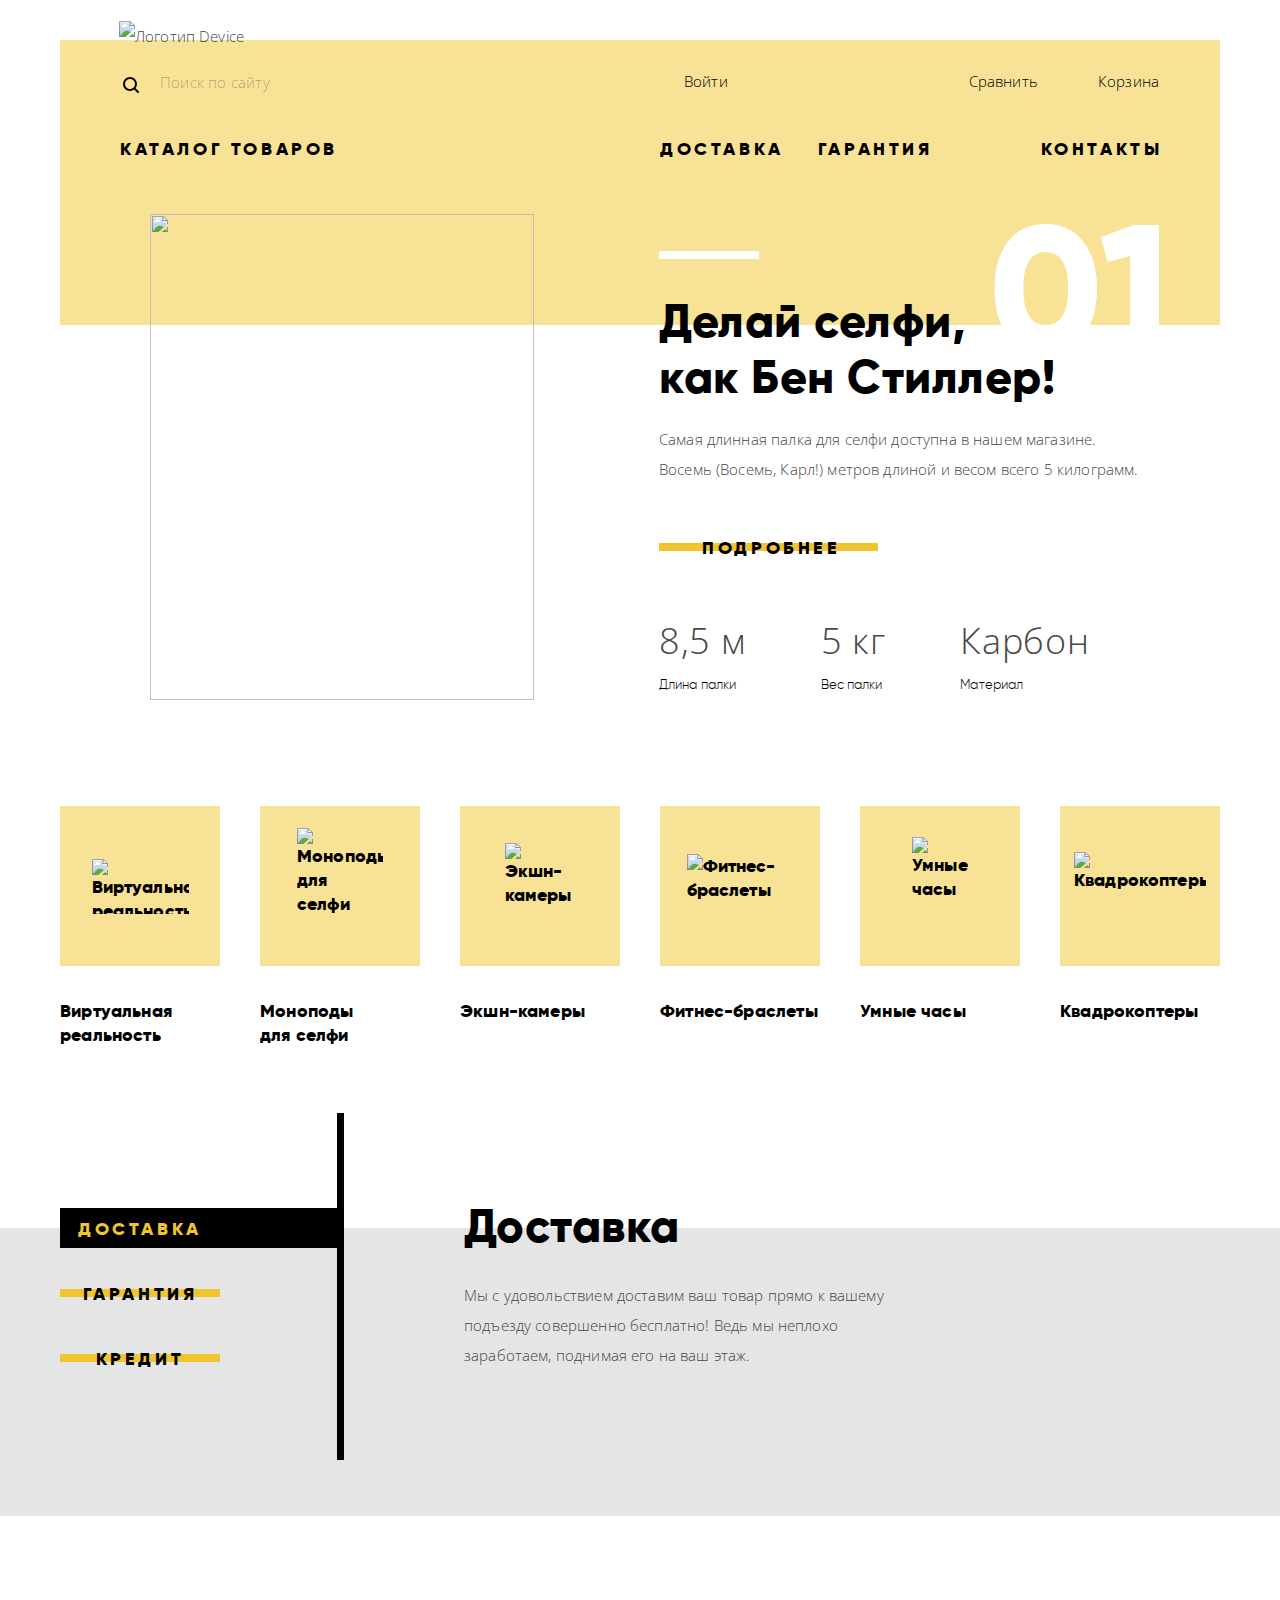
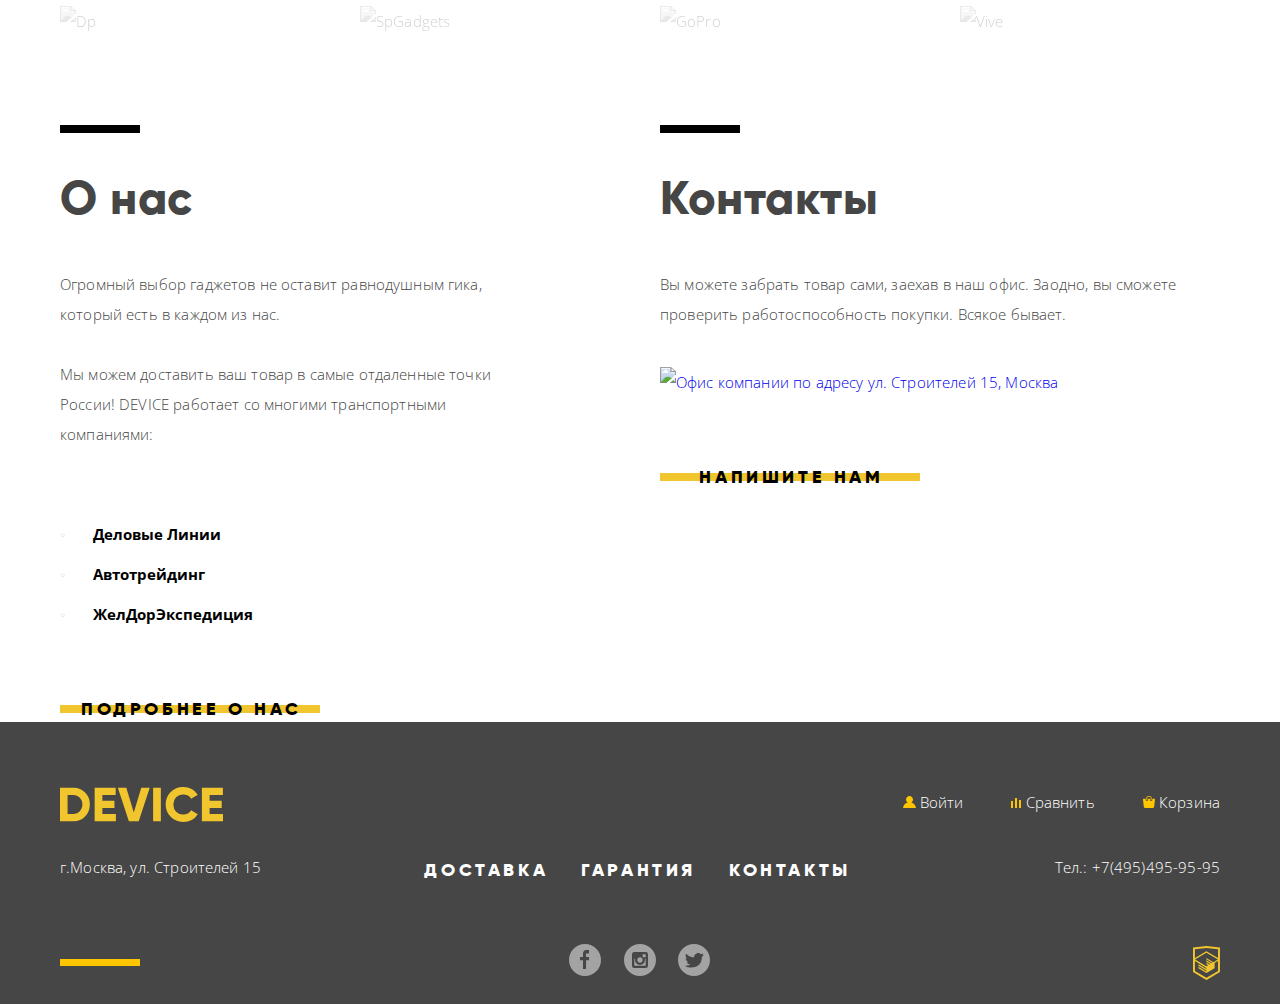
==== commit 40a7a095: "Исправлены 8, 12, 14 + ПП для index.html выжил по максимуму" ====
--- a/index.html
+++ b/index.html
@@ -57,9 +57,9 @@
 						</li>
 					</ul>
 					<ul class="navigation-list">
-						<li><a href="#">Доставка</a></li>
-						<li><a href="#">Гарантия</a></li>
-						<li><a href="#">Контакты</a></li>
+						<li class="navigation-list-item"><a href="#">Доставка</a></li>
+						<li class="navigation-list-item"><a href="#">Гарантия</a></li>
+						<li class="navigation-list-item"><a href="#">Контакты</a></li>
 					</ul>
 				</div>
 			</nav>
@@ -142,8 +142,8 @@
 								<img src="img/slider/slider-3.png" alt="" width="526" height="334">
 							</div>
 							<div class="slider-content three">
-								<h2>Порхает&nbsp;как&nbsp;бабочка, жалит как пчела!</h2>
-								<p>Этот обычный, на первый взгляд, квадрокоптер оснащен мощным лазером, замаскированным под стандартную камеру.</p>
+								<h2>Порхает как бабочка,<br> жалит как пчела!</h2>
+								<p>Мотивирующие фитнес-браслеты помогут найти в себе силы не пропускать занятия и соблюдать диету.</p>
 								<div class="wrapper">
 									<a class="button slider-button" href="#">Подробнее</a>
 								</div>
@@ -173,48 +173,48 @@
 			
 			<ul class="popular-products">
 				<li class="product-wrapper">
-					<a href="#">
-						<div class="product-wrapper-item">
+					<a class="product-item-link" href="#">
+						<div class="product-wrapper-img">
 							<img src="img/popular-product/popular-1.svg" alt="Виртуальная реальность" width="97" height="55">
 						</div>
-						<p>Виртуальная реальность</p>
+						<p class="product-item-text">Виртуальная реальность</p>
 					</a>
 				</li>			
 				<li class="product-wrapper">
-					<a href="#">
-						<div class="product-wrapper-item">
+					<a class="product-item-link" href="#">
+						<div class="product-wrapper-img">
 							<img src="img/popular-product/popular-2.svg" alt="Моноподы для селфи" width="86" height="117">
 						</div>
-						<p>Моноподы для селфи</p>
+						<p>Моноподы <br>для селфи</p>
 					</a>
 				</li>			
 				<li class="product-wrapper">
-					<a href="#">
-						<div class="product-wrapper-item">
+					<a class="product-item-link" href="#">
+						<div class="product-wrapper-img">
 							<img src="img/popular-product/popular-3.svg" alt="Экшн-камеры" width="71" height="87">
 						</div>
 						<p>Экшн-камеры</p>
 					</a>
 				</li>			
 				<li class="product-wrapper">
-					<a href="#">
-						<div class="product-wrapper-item">
+					<a class="product-item-link" href="#">
+						<div class="product-wrapper-img">
 							<img src="img/popular-product/popular-4.svg" alt="Фитнес-браслеты" width="107" height="65">
 						</div>
 						<p>Фитнес-браслеты</p>
 					</a>
 				</li>			
 				<li class="product-wrapper">
-					<a href="#">
-						<div class="product-wrapper-item">
+					<a class="product-item-link" href="#">
+						<div class="product-wrapper-img">
 							<img src="img/popular-product/popular-5.svg" alt="Умные часы" width="56" height="98">
 						</div>
 						<p>Умные часы</p>
 					</a>
 				</li>			
 				<li class="product-wrapper">
-					<a href="#">
-						<div class="product-wrapper-item">
+					<a class="product-item-link" href="#">
+						<div class="product-wrapper-img">
 							<img src="img/popular-product/popular-6.svg" alt="Квадрокоптеры" width="132" height="69">
 						</div>
 						<p>Квадрокоптеры</p>
@@ -300,7 +300,7 @@
 					<li class="partners-item">Автотрейдинг</li>
 					<li class="partners-item">ЖелДорЭкспедиция</li>
 				</ul>
-				<a class="about-button button" href="#">Подробнее о нас</a>
+				<a class="about-button" href="#">Подробнее о нас</a>
 			</section>
 			<!-- // О нас -->
 
@@ -313,7 +313,7 @@
 				<p class="contacts-img-wrapper">
 					<a class="contacts-button-map" href="map.html"><img src="img/map.jpg" alt="Офис компании по адресу ул. Строителей 15, Москва" width="560" height="222"></a>
 				</p>
-				<a class="contacts-button button" href="contacts.html">Напишите нам</a>
+				<a class="contacts-button" href="contacts.html">Напишите нам</a>
 			</section>
 			<!-- // Контакты -->
 		</div>
@@ -335,8 +335,8 @@
 			</a>
 			<nav class="footer-navigation">
 				<ul class="user-navigation user-navigation-footer">
-					<li class="user-navigation-link-footer">                                
-						<a class="user-navigation-link-footer" href="login.html">
+					<li class="navigation-link-footer">                                
+						<a class="navigation-link-footer" href="login.html">
 							<svg width="13px" height="12px" viewBox="0 0 13 12" version="1.1" xmlns="http://www.w3.org/2000/svg" xmlns:xlink="http://www.w3.org/1999/xlink">
 								<g stroke="none" stroke-width="1" fill="none" fill-rule="evenodd">
 									<g transform="translate(-975.000000, -5572.000000)" fill="#FFC600">
--- a/css/style.css
+++ b/css/style.css
@@ -54,14 +54,13 @@
     box-sizing: border-box;
     padding-top: 21px;
 
-    background: linear-gradient(to bottom, #fff, #fff 13%, #f7e296 13%);
+    background: linear-gradient(to bottom, #fff, #fff 40px, #f7e296 40px);
 }
 /*Логотип*/
 .header-logo{
     display: inline-block;
-    /*margin-left: 60px;*/
-
-    margin-left: 40px;
+
+    margin-left: 39px;
 
     vertical-align: baseline;
 }
@@ -79,17 +78,17 @@
 /*Навишация*/
 .main-navigation{
     position: relative;
-    /*min-height: 186px;*/
-
-    min-height: 250px;
-    /*padding-top: 50px;*/
+
+    min-height: 259px;
     padding-top: 15px;
 }
+.main-navigation-catalog{
+    min-height: 150px;
+}
 .main-navigation-wrapper{
     display: flex;
 
-    padding-right: 60px;
-    /*padding-left: 60px;*/
+    padding-right: 41px;
     padding-left: 40px;
 
     justify-content: space-between;
@@ -144,8 +143,6 @@
     right: 0;
     bottom: 0;
 
-    visibility: hidden;
-
     height: 49px;
     padding: 8px 18px;
 
@@ -153,21 +150,22 @@
     letter-spacing: 2px;
     text-transform: none;
 
+    opacity: 0;
     border: 2px solid rgba(0, 0, 0, 1);
     background-color: transparent;
 }
 .search:focus{
+    opacity: 1;
     border-bottom: 2px solid #000;
-    outline: none;
 }
 .search:active{
+    opacity: 1;
     border-bottom: 2px solid rgba(255, 255, 255, 0.3);
-    outline: none;
 }
 .search:focus ~ .search-button,
 .search-button:hover,
 .search-button:focus{
-    visibility: visible;
+    opacity: 1;
 }
 .search-button:hover,
 .search-button:focus{
@@ -180,8 +178,8 @@
 }
 .search-wrapper::before{
     position: absolute;
-    top: 8px;
-    left: 2px;
+    top: 11px;
+    left: 3px;
 
     width: 16px;
     height: 16px;
@@ -209,6 +207,8 @@
 }
 .user-navigation a,
 .navigation-link{
+    line-height: 30px;
+
     color: #000;
 }
 .navigation-catalog::after{
@@ -266,12 +266,13 @@
 }
 .navigation-link__compare{
     position: relative;
+
+    padding-left: 20px;
 }
 .navigation-link__compare::before{
     position: absolute;
-    top: 11px;
-    /*left: 8px;*/
-    left: -16px;
+    top: 14px;
+    left: -2px;
 
     width: 14px;
     height: 12px;
@@ -286,12 +287,12 @@
     position: relative;
 
     margin-left: 40px;
+    padding-left: 20px;
 }
 .navigation-link__cart::before{
     position: absolute;
-    top: 11px;
-    /*left: 8px;*/
-    left: -16px;
+    top: 12px;
+    left: -2px;
 
     width: 14px;
     height: 12px;
@@ -326,7 +327,7 @@
     position: relative;
 
     width: 246px;
-    margin-right: auto;
+    margin-right: 274px;
     padding-right: 20px;
 }
 .site-navigation-item .navigation-list{
@@ -334,8 +335,8 @@
 }
 .site-navigation-item .navigation-list::after{
     position: absolute;
-    top: 0;
-    left: 232px;
+    top: 3px;
+    left: 230px;
 
     width: 16px;
     height: 16px;
@@ -347,24 +348,20 @@
     background-repeat: no-repeat;
     background-position: 0 0;
 }
-.navigation-link{
-    /*padding-left: 25px;*/
-    padding-left: 4px;
-}
 .user-navigation{
-    position: relative;
-
-    margin-right: auto;
-    /*padding-left: 25px;*/
-    padding-left: 48px;
-
     flex-grow: 1;
 }
+.user-navigation-link{
+    line-height: 35px;
+
+    position: relative;
+
+    padding-left: 25px;
+}
 .user-navigation-link::before{
     position: absolute;
-    top: 8px;
-    /*left: 5px; */
-    left: 21px;
+    top: 5px;
+    left: 1px;
 
     width: 14px;
     height: 12px;
@@ -437,20 +434,17 @@
 }
 .navigation-list{
     display: flex;
-    /*min-width: 500px;*/
 
     min-width: 518px;
 }
-.navigation-list li{
-    margin-right: 30px;
-    margin-left: 30px;
+.navigation-list-item{
+    margin-right: 34px;
+}
+.navigation-list-item:last-child{
+    margin-left: 74px;
 }
 .navigation-list li:first-child{
-    margin-left: 0;
-}
-.navigation-list li:last-child{
-    margin-right: 0;
-    margin-left: auto;
+    padding-left: 0;
 }
 /*Слайдер*/
 .main-content{
@@ -458,12 +452,12 @@
     margin: 0 auto;
     padding: 0 20px;
 
-    background: linear-gradient(to bottom, #f7e296, #f7e296 80px, #fff 80px); /* высота header 280, высота с макета 300, но в 280 заложена еще и высота логотипа */
+    background: linear-gradient(to bottom, #f7e296, #f7e296 80px, #fff 80px);
 }
 .slider{
     position: relative;
 
-    min-height: 500px;
+    height: 550px;
 }
 .slider-wrapper{
     position: relative;
@@ -473,8 +467,8 @@
     justify-content: space-between;
 }
 .slider-content{
-    /*margin-right: 100px;*/
-    margin-right: 78px;
+    /*margin-right: 78px;*/
+    margin-right: 80px;
 }
 .slider-content h2{
     font-family: Gilroy, Tahoma, Geneva, sans-serif;
@@ -485,21 +479,17 @@
     position: relative;
     z-index: 2;
 
-    width: 495px;
-    /*max-width: 500px;*/
-    margin: 0;
-    /*margin-bottom: 27px;*/
+    margin: 0;
     margin-bottom: 19px;
-    /*padding-top: 50px;*/
-    padding-top: 38px;
-
-    letter-spacing: 0.2px;
+    padding-top: 37px;
+
+    letter-spacing: 0.5px;
 
     color: #000;
 }
 .slider-content h2::before{
     position: absolute;
-    top: 0;
+    top: -5px;
 
     width: 100px;
     height: 8px;
@@ -516,7 +506,7 @@
 
     position: absolute;
     z-index: -1;
-    /*	top: 20px;
+    /*  top: 20px;
     right: 0;*/
     top: 7px;
     right: 11px;
@@ -541,9 +531,9 @@
     font-weight: 300;
     line-height: 30px;
 
-    max-width: 480px;
-    margin: 0;
-    margin-bottom: 55px;
+    max-width: 481px;
+    margin: 0;
+    margin-bottom: 53px;
 
     color: #464646;
 }
@@ -558,7 +548,6 @@
 
     width: 12px;
     height: 12px;
-    /*margin-right: 8px;*/
     margin-right: 20px;
 
     cursor: pointer;
@@ -572,9 +561,7 @@
 
     position: absolute;
     z-index: 20;
-    /*	right: 20px;
-    bottom: 41%;*/
-    right: 63px;
+    right: 64px;
     bottom: 43%;
 }
 .slide{
@@ -594,9 +581,7 @@
     background-image: url(../img/slider/slider-button-active.png);
 }
 .table-specifications{
-    /*	margin-top: 70px;
-    margin-bottom: 115px;*/
-    margin-top: 44px;
+    margin-top: 46px;
     margin-bottom: 92px;
 
     border-spacing: 0;
@@ -612,33 +597,40 @@
 
     margin: 0;
     padding: 0;
-    padding: 10px;
+    padding-left: 65px;
 
     letter-spacing: 0.1px;
 
     color: #000;
+}
+.parameter:first-child{
+    padding-left: 0;
 }
 .value{
     font-size: 36px;
     font-weight: 300;
     line-height: 48px;
 
-    max-width: 150px;
+    max-width: 155px;
     margin: 0;
     padding: 0;
     padding: 10px;
-
-    letter-spacing: 0.4px;
+    padding-left: 65px;
+
+    letter-spacing: 0.7px;
     word-wrap: break-word;
 
     color: #464646;
 }
+.value:first-child{
+    padding-left: 0;
+}
 .slider-img{
     position: relative;
 }
 .slider-img img{
     position: absolute;
-    /*	top: -30px;
+    /*  top: -30px;
     left: 0;*/
     top: -42px;
     left: 90px;
@@ -658,10 +650,16 @@
 
 /*Преимущества*/
 .services{
-    display: flex;
-
-    padding-top: 50px;
+    position: relative;
+
+    display: flex;
+
+    padding-top: 33px;
     padding-bottom: 41px;
+
+    background: linear-gradient(to bottom, #fff, #fff 163px, rgba(229, 229, 229, 1) 163px);
+
+    flex-grow: 1;
 }
 .control-buttons{
     border-right: 2px solid #000;
@@ -680,7 +678,7 @@
 .services-content-wrapper{
     width: 100%;
     margin-left: 120px;
-    padding-top: 90px;
+    padding-top: 104px;
     padding-bottom: 90px;
 }
 .services-content-wrapper h2{
@@ -692,8 +690,7 @@
     width: 460px;
     margin: 0;
     padding: 0;
-    /*padding-bottom: 35px;*/
-    padding-bottom: 11px;
+    padding-bottom: 15px;
 
     letter-spacing: 0.47px;
 
@@ -705,49 +702,29 @@
 
     width: 460px;
 }
-.services{
-    position: relative;
-
-    display: flex;
-
-    background: linear-gradient(to bottom, #fff, #fff 170px, rgba(229, 229, 229, 1) 170px);
-
-    flex-grow: 1;
-}
-.tab-controls{
-    list-style: none;
-}
+
 .services-button{
     min-width: 100%;
 }
-.tab-controls{
-    width: 90px;
-    padding-right: 114px;
-
-    text-align: center;
-}
 .info-menu-item{
     width: 160px;
-    /* width: 45px; */
-    /*width: 90px; */
     padding-right: 114px;
-
-    /*text-align: center;*/
 }
 .tab-wrapper{
     display: flex;
 }
 .tab-controls{
-    /*padding-top: 107px;
-    padding-right: 106px;*/
-    padding-top: 87px;
-    padding-right: 189px;
+    width: 277px;
+    padding-top: 105px;
     padding-left: 0;
 
-    border-right: 6px solid #000;
+    list-style: none;
+
+    text-align: center;
+
+    border-right: 7px solid #000;
 }
 .info-menu-item{
-    /*margin-bottom: 30px;*/
     margin-bottom: 41px;
 }
 .delivery{
@@ -755,10 +732,8 @@
 }
 .delivery::after{
     position: absolute;
-    /*	top: 0;
-    right: -250px;*/
-    top: 7px;
-    right: -231px;
+    top: 11px;
+    right: -230px;
 
     width: 136px;
     height: 164px;
@@ -849,11 +824,11 @@
     position: absolute;
     z-index: -1;
     top: 25%;
-    /*	left: 0;
+    /*  left: 0;
     width: 270px;*/
     left: 0;
 
-    width: 285px;
+    width: 282px;
     height: 50%;
 
     content: '';
@@ -928,11 +903,11 @@
 .services-button::before{
     position: absolute;
     z-index: -1;
-    top: 25%;
+    top: 6px;
     left: 0;
 
     width: 100%;
-    height: 50%;
+    height: 8px;
 
     content: '';
     transition: inherit;
@@ -947,12 +922,21 @@
     height: 40px;
 }
 .services-button:active{
-    color: rgba(0, 0, 0, 0.3);
+    /*color: rgba(0, 0, 0, 0.3);*/
+    color: #f0c52e;
 }
 .services-button:active::before{
+    position: absolute;
+    z-index: -1;
     top: -10px;
 
+    width: 282px;
     height: 40px;
+
+    content: '';
+    transition: all 0.2s;
+
+    background-color: #000;
 }
 
 /*Бренды*/
@@ -967,12 +951,14 @@
     justify-content: center;
 }
 .manufacturers li{
-    margin-left: 80px;
+    width: 260px;
+    /*margin-left: 80px;*/
+    margin-left: 40px;
 
     list-style: none;
 }
 .manufacturers li:last-child{
-    margin-left: 0;
+    /*margin-left: 0;*/
 }
 .manufacturers li:first-child{
     margin-left: 0;
@@ -1049,7 +1035,6 @@
 }
 .contacts-title::before{
     position: absolute;
-    /*top: -40px;*/
     top: -50px;
     left: 0;
 
@@ -1063,16 +1048,78 @@
 .contacts-img-wrapper{
     padding-top: 23px;
 }
-.contacts-button{
-    margin-top: 70px;
+.contacts-button,
+.about-button{
+    font-family: Gilroy, Tahoma, Geneva, sans-serif;
+    font-size: 18px;
+    font-weight: 800;
+    line-height: 1.33;
+
+    position: relative;
+    z-index: 1;
+
+    display: flex;
+
+    width: 225px;
+    margin-top: 69px;
+    margin-left: 19px;
+
+    text-align: center;
+    letter-spacing: 3.6px;
+    text-transform: uppercase;
+
+    color: #000;
+    border: none;
+    background-color: transparent;
+
+    justify-content: center;
+    align-items: center;
+}
+.about-button{
+    margin-top: 64px;
+}
+.contacts-button::before,
+.about-button::before{
+    position: absolute;
+    z-index: -1;
+    top: 7px;
+    left: -19px;
+
+    width: 260px;
+    height: 8px;
+
+    content: '';
+    transition: inherit;
+
+    color: #000;
+    background-color: #f0c52e;
+}
+.contacts-button:hover::before,
+.about-button:hover::before{
+    top: -10px;
+
+    height: 40px;
+}
+.contacts-button:active,
+.about-button:active{
+    color: rgba(0, 0, 0, 0.3);
+}
+.contacts-button:active::before,
+.about-button:active::before{
+    top: -10px;
+
+    height: 40px;
 }
 .partners-content{
+    font-size: 15px;
+    line-height: 30px;
+
+    width: 481px;
     padding-top: 15px;
 }
 .partners-list{
     font-weight: 700;
     line-height: 40px;
-    /*margin-bottom: 85px;*/
 
     margin-bottom: 64px;
     padding-top: 50px;
@@ -1099,6 +1146,10 @@
 /**************************/
 /*********CATALOG**********/
 /**************************/
+.header-catalog{
+    display: flex;
+    flex-direction: column;
+}
 .page-title{
     min-height: 47px;
     margin: 0;
@@ -1113,17 +1164,24 @@
 
     min-height: 24px;
     margin: 0;
-    margin-bottom: 50px;
-    margin-left: 60px;
+    margin-bottom: 45px;
+    margin-left: 59px;
     padding: 0;
 }
 .container{
-    margin-top: -65px;
-}
-.container	h1{
+    /*margin-top: -65px;*/
+    margin-top: -69px;
+}
+.container h1{
     font-family: Gilroy, Tahoma, Geneva, sans-serif;
     font-size: 47px;
     font-weight: 800;
+
+    margin: 0;
+    margin-top: 108px;
+    padding: 0;
+    padding-bottom: 12px;
+    padding-left: 57px;
 
     color: #000;
 }
@@ -1151,6 +1209,177 @@
     color: rgba(0, 0, 0, 0.3);
 }
 
+
+.sort-list{
+    padding-right: 200px;
+
+    list-style: none;
+
+    color: #000;
+}
+.sort-list-updown{
+    margin-left: 40px;
+    /*margin: auto auto;*/
+}
+.sort-list-up{
+    position: relative;
+
+    padding-left: 20px;
+}
+.sort-list-up::before{
+    position: absolute;
+    top: 5px;
+    right: 0;
+
+    width: 11px;
+    height: 10px;
+
+    content: '';
+    transform: rotate(180deg);
+
+    opacity: 0.2;
+    background-image: url(../img/icon/icon-sort.svg);
+}
+.sort-list-up:hover::before,
+.sort-list-down:hover::before{
+    opacity: 0.4;
+}
+.sort-list-up:active::before,
+.sort-list-down:active::before{
+    opacity: 1;
+}
+.sort-list-down{
+    position: relative;
+
+    padding-right: 25px;
+}
+.sort-list-down::before{
+    position: absolute;
+    top: 5px;
+    right: 0;
+
+    width: 11px;
+    height: 10px;
+
+    content: '';
+
+    opacity: 0.2;
+    background-image: url(../img/icon/icon-sort.svg);
+}
+.sort-list-item{
+    font-size: 14px;
+
+    text-transform: none;
+
+    color: rgba(0, 0, 0, 0.3);
+}
+.sort-list-item:hover,
+.sort-list-item:focus{
+    color: rgba(0, 0, 0, 0.6);
+}
+.sort-list-item:active{
+    color: #000;
+}
+.active{
+    color: #000;
+}
+.catalog-item-price-wrap{
+    display: flex;
+
+    justify-content: space-between;
+}
+.catalog-item-price-wrap a{
+    font-family: Gilroy, Tahoma, Geneva, sans-serif;
+    font-size: 18px;
+    font-weight: 800;
+
+    text-transform: none;
+
+    color: #000;
+}
+.catalog-item-price{
+    font-family: Gilroy, Tahoma, Geneva, sans-serif;
+    font-size: 16px;
+    font-weight: 300;
+
+    color: #464646;
+}
+
+/*Товары*/
+.product-item-link{
+    font-family: Gilroy, Tahoma, Geneva, sans-serif;
+    font-size: 18px;
+    font-weight: 800;
+    line-height: 24px;
+
+    display: inline-block;
+
+    text-transform: none;
+
+    color: #000;
+}
+.product-wrapper-img{
+    display: flex;
+
+    width: 160px;
+    height: 160px;
+
+    background-color: #f7e296;
+}
+.product-item-link:hover .product-wrapper-img,
+.product-item-link:focus .product-wrapper-img{
+    background-color: #f0c52e;
+}
+.product-item-link:active img,
+.product-item-link:active .product-item-text{
+    opacity: 0.5;
+}
+.product-item-link:active .product-wrapper-img{
+    background-color: #f0c52e;
+}
+.product-wrapper-img img{
+    margin: auto auto;
+}
+.product-wrapper p{
+    width: 160px;
+    padding-top: 15px;
+
+    letter-spacing: 0.18px;
+}
+/*Сетка КАТАЛОГА с фильтрами*/
+.catalog{
+    display: flex;
+
+    justify-content: center;
+}
+.catalog-wrapper{
+    display: flex;
+    flex-direction: column;
+
+    flex-grow: 1;
+}
+.catalog-filter{
+    display: flex;
+    flex-direction: column;
+
+    background-color: #ebebeb;
+
+    flex-grow: 1;
+}
+.catalog-filter form{
+    width: 268px;
+    margin-left: auto;
+}
+.catalog-sorting{
+    display: flex;
+
+    height: 71px;
+
+    background-color: #ebebeb;
+
+    -webkit-align-items: center;
+            align-items: center;
+}
 .catalog-sorting h2{
     font-family: Gilroy, Tahoma, Geneva, sans-serif;
     font-size: 16px;
@@ -1162,167 +1391,6 @@
     text-transform: uppercase;
 
     color: #000;
-}
-.sort-list{
-    padding-right: 200px;
-
-    list-style: none;
-
-    color: #000;
-}
-.sort-list-updown{
-    margin: auto auto;
-}
-.sort-list-up{
-    position: relative;
-
-    padding-left: 20px;
-}
-.sort-list-up::before{
-    position: absolute;
-    top: 5px;
-    right: 0;
-
-    width: 11px;
-    height: 10px;
-
-    content: '';
-    transform: rotate(180deg);
-
-    opacity: 0.2;
-    background-image: url(../img/icon/icon-sort.svg);
-}
-.sort-list-up:hover::before,
-.sort-list-down:hover::before{
-    opacity: 0.4;
-}
-.sort-list-up:active::before,
-.sort-list-down:active::before{
-    opacity: 1;
-}
-.sort-list-down{
-    position: relative;
-
-    padding-right: 20px;
-}
-.sort-list-down::before{
-    position: absolute;
-    top: 5px;
-    right: 0;
-
-    width: 11px;
-    height: 10px;
-
-    content: '';
-
-    opacity: 0.2;
-    background-image: url(../img/icon/icon-sort.svg);
-}
-.sort-list-item{
-    font-size: 14px;
-
-    text-transform: none;
-
-    color: rgba(0, 0, 0, 0.3);
-}
-.sort-list-item:hover,
-.sort-list-item:focus{
-    color: rgba(0, 0, 0, 0.6);
-}
-.sort-list-item:active{
-    color: #000;
-}
-.active{
-    color: #000;
-}
-.catalog-item-price-wrap{
-    display: flex;
-
-    justify-content: space-between;
-}
-.catalog-item-price-wrap a{
-    font-family: Gilroy, Tahoma, Geneva, sans-serif;
-    font-size: 18px;
-    font-weight: 800;
-
-    text-transform: none;
-
-    color: #000;
-}
-.catalog-item-price{
-    font-family: Gilroy, Tahoma, Geneva, sans-serif;
-    font-size: 16px;
-    font-weight: 300;
-
-    color: #464646;
-}
-
-/*Товары*/
-.product-wrapper a{
-    font-family: Gilroy, Tahoma, Geneva, sans-serif;
-    font-size: 18px;
-    font-weight: 800;
-    line-height: 24px;
-
-    text-transform: none;
-
-    color: #000;
-}
-.product-wrapper-item{
-    display: flex;
-
-    width: 160px;
-    height: 160px;
-
-    background-color: #f7e296;
-}
-.product-wrapper-item:hover,
-.product-wrapper-item:focus{
-    background-color: #f0c52e;
-}
-.product-wrapper-item img:active{
-    opacity: 0.5;
-}
-.product-wrapper-item img{
-    margin: auto auto;
-}
-.product-wrapper p{
-    width: 125px;
-    padding-top: 15px;
-
-    letter-spacing: 0.18px;
-}
-/*Сетка КАТАЛОГА с фильтрами*/
-.catalog{
-    display: flex;
-
-    justify-content: center;
-}
-.catalog-wrapper{
-    display: flex;
-    flex-direction: column;
-
-    flex-grow: 1;
-}
-.catalog-filter{
-    display: flex;
-    flex-direction: column;
-
-    background-color: #ebebeb;
-
-    flex-grow: 1;
-}
-.catalog-filter form{
-    width: 268px;
-    margin-left: auto;
-    padding-right: 68px;
-}
-.catalog-sorting{
-    display: flex;
-
-    padding: 3px;
-
-    background-color: #ebebeb;
 }
 .catalog-list{
     display: flex;
@@ -1346,7 +1414,9 @@
 
     width: 268px;
     margin-left: auto;
+    padding-top: 10px;
     padding-right: 68px;
+    padding-bottom: 10px;
 
     letter-spacing: 3.2px;
     text-transform: uppercase;
@@ -1357,6 +1427,8 @@
     justify-content: center;
 }
 .filter-title-wrapper{
+    height: 71px;
+
     background-color: #d9d9d9;
 }
 .catalog-item{
@@ -1366,6 +1438,16 @@
     min-height: 470px;
     margin-bottom: 45px;
 }
+.catalog-item:focus-within .curtain{
+    z-index: 3;
+}
+
+.catalog-item:nth-last-child(2){
+    margin-bottom: 0;
+}
+.catalog-item:nth-last-child(1){
+    margin-bottom: 0;
+}
 .img-wrapper{
     background-color: #eee;
 }
@@ -1398,6 +1480,13 @@
 
     transform: translate(-50%, -50%);
 }
+.catalog-compare-button:hover,
+.catalog-compare-button:focus{
+    opacity: 0.5;
+}
+.catalog-compare-button:active{
+    opacity: 0.2;
+}
 .catalog-button:focus ~ img,
 .catalog-compare-button:focus ~ img{
     opacity: 0.5;
@@ -1439,7 +1528,7 @@
 
     width: 760px;
     margin-right: 20px;
-    margin-bottom: 77px;
+    margin-bottom: 40px;
     margin-left: 70px;
     padding: 0;
 
@@ -1452,7 +1541,7 @@
 
     margin: 0;
     padding: 0;
-    padding: 30px;
+    /*padding: 30px;*/
 
     list-style: none;
 
@@ -1474,10 +1563,10 @@
 }
 .pagination-item a:hover,
 .pagination-item a:focus{
-	color: rgba(0, 0, 0, 0.6);
+    color: rgba(0, 0, 0, 0.6);
 }
 .pagination-item a:active{
-	color: #000;
+    color: #000;
 }
 .pagination-item-current a{
     color: #000;
@@ -1490,7 +1579,9 @@
 
     margin: 0;
     padding: 0;
-    padding: 30px;
+    padding-right: 22px;
+    /*padding: 30px;*/
+    padding-left: 22px;
 
     letter-spacing: 3.2px;
     text-transform: uppercase;
@@ -1512,6 +1603,7 @@
 /*Боковая панель фильтра*/
 /*Ползунок*/
 fieldset.catalog-filter-range{
+    width: 100px;
     margin-top: 70px;
     margin-bottom: 15px;
 
@@ -1626,8 +1718,12 @@
 .filter-price button:last-of-type{
     left: 110px;
 }
+.filter-button{
+    width: 200px;
+}
 /*Чекбоксы*/
 fieldset.catalog-filter-color{
+    width: 200px;
     margin-bottom: 15px;
 
     border: none;
@@ -1677,13 +1773,13 @@
 }
 .check:hover,
 .check:focus{
-	opacity: 0.6;
+    opacity: 0.6;
 }
 .check:active{
-	opacity: 1;
+    opacity: 1;
 }
 .check:disabled{
-	opacity: 0.25;
+    opacity: 0.25;
 }
 .check-input{
     position: absolute;
@@ -1716,7 +1812,7 @@
 
 /*Радиокнопки*/
 fieldset.catalog-filter-bluethooth-group{
-    /*border-bottom: 2px solid rgba(0, 0, 0, 1);*/
+    width: 100px;
     margin-bottom: 15px;
 
     border: none;
@@ -1758,13 +1854,13 @@
 }
 .radio:hover,
 .radio:focus{
-	opacity: 0.6;
+    opacity: 0.6;
 }
 .radio:active{
-	opacity: 1;
+    opacity: 1;
 }
 .radio:disabled{
-	opacity: 0.25;
+    opacity: 0.25;
 }
 .radio-input{
     position: absolute;
@@ -1799,7 +1895,7 @@
 /*Футер*/
 .main-footer{
     width: 100%;
-    padding-top: 70px;
+    padding-top: 65px;
 
     background-color: #464646;
 }
@@ -1820,8 +1916,7 @@
     justify-content: space-between;
 }
 .footer-row:first-child{
-    /*padding-bottom: 35px;*/
-    padding-bottom: 16px;
+    padding-bottom: 21px;
 }
 .footer-row > a > svg{
     fill: #f0c52e;
@@ -1849,40 +1944,31 @@
     width: 141px;
     margin: 0 auto;
     padding: 0;
+    padding-top: 13px;
+    padding-left: 26px;
 
     list-style: none;
 
     flex-wrap: wrap;
     justify-content: space-between;
 }
-.footer-social svg{
-    opacity: 0.5;
-}
-.footer-social svg:hover,
-.footer-social svg:focus{
-    opacity: 0.8;
-}
-.footer-social svg:active{
-    opacity: 0.2;
-}
+
 .navigation-list--footer{
     display: flex;
 
     min-width: 0;
     margin: 0;
     padding: 0;
+    padding-top: 7px;
 
     flex-wrap: wrap;
-    justify-content: space-between;
 }
 .navigation-list--footer li{
-    margin-left: 0;
-}
-.navigation-list--footer li:nth-child(3){
-    margin-left: 0;
-}
+    padding-left: 33px;
+}
+
 .wrapper-footer-navigation-list{
-    width: 440px;
+    width: 467px;
 }
 .footer-navigation{
     display: flex;
@@ -1912,7 +1998,7 @@
     bottom: -35px;
 
     width: 80px;
-    height: 8px;
+    height: 7px;
 
     content: '';
 
@@ -1922,6 +2008,15 @@
 .social-button{
     width: 35px;
     height: 35px;
+
+    opacity: 0.5;
+}
+.social-button:hover,
+.social-button:focus{
+    opacity: 0.8;
+}
+.social-button:active{
+    opacity: 0.2;
 }
 .user-navigation-footer{
     margin: 0;
@@ -1929,18 +2024,13 @@
 }
 .user-navigation-link-footer,
 .navigation-link-footer{
-    /*	margin: 0;
-	padding: 0;
-	padding-right: 15px;
-	padding-left: 5px;*/
-    margin: 0;
-    padding: 0;
-    padding-right: 18px;
-    padding-left: 13px;
-}
-.user-navigation-footer:hover,
+    margin: 0;
+    padding: 0;
+    /*padding-right: 18px;*/
+    /*padding-right: 7px;*/
+    padding-left: 24px;
+}
 .navigation-link-footer:hover,
-.user-navigation-footer:focus,
 .navigation-link-footer:focus{
     opacity: 0.5;
 }
@@ -2134,6 +2224,7 @@
 /**************************/
 /*********КНОПКА***********/
 /**************************/
+
 .button{
     font-family: Gilroy, Tahoma, Geneva, sans-serif;
     font-size: 18px;
@@ -2145,8 +2236,7 @@
 
     display: flex;
 
-    width: 230px;
-    margin-left: 27px;
+    width: 225px;
 
     text-align: center;
     letter-spacing: 3.6px;
@@ -2162,23 +2252,23 @@
 .button::before{
     position: absolute;
     z-index: -1;
-    top: 25%;
-
-    width: 100%;
-    height: 50%;
+    top: 6px;
+    left: 0;
+
+    width: 219px;
+    height: 8px;
 
     content: '';
     transition: inherit;
-    transform: scale(1.3, 0.5);
-
+
+    color: #000;
     background-color: #f0c52e;
 }
+
 .button:hover::before{
     top: -10px;
 
     height: 40px;
-
-    transform: scale(1.3, 1.3);
 }
 .button:active{
     color: rgba(0, 0, 0, 0.3);
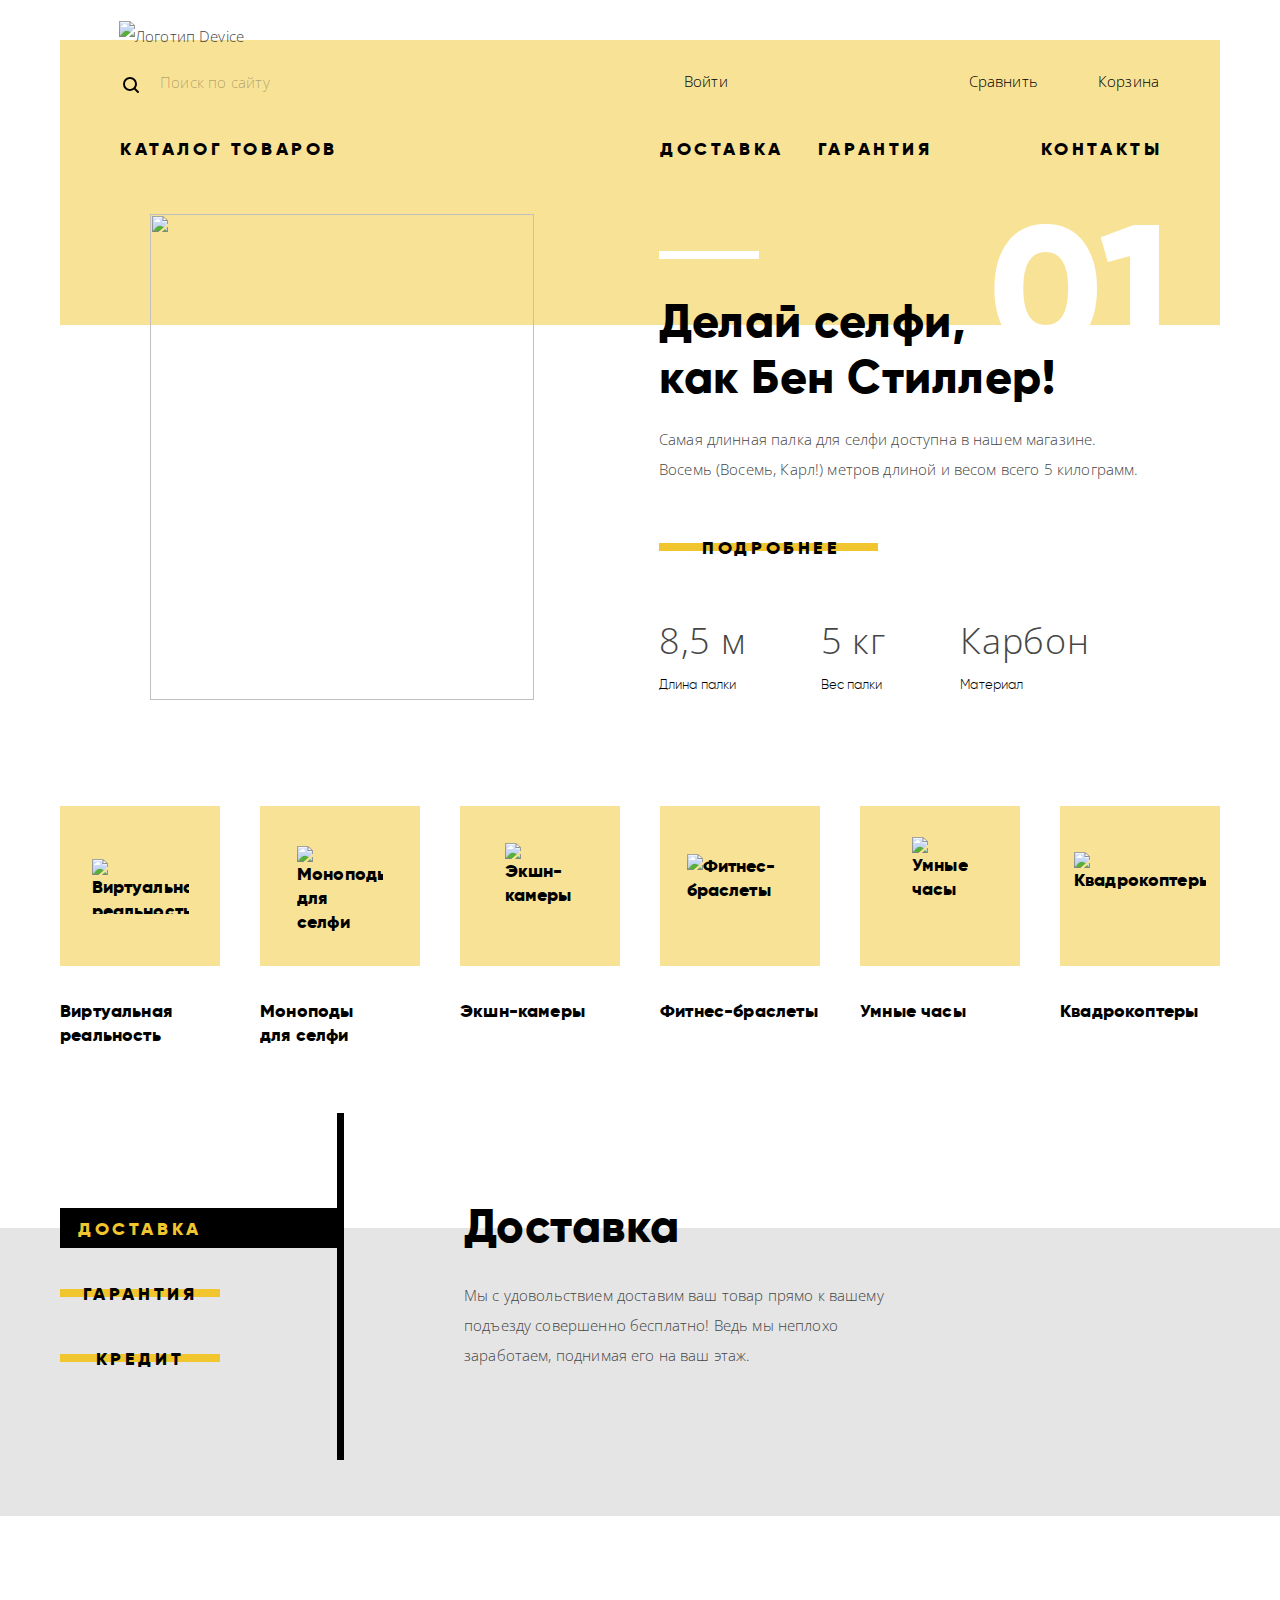
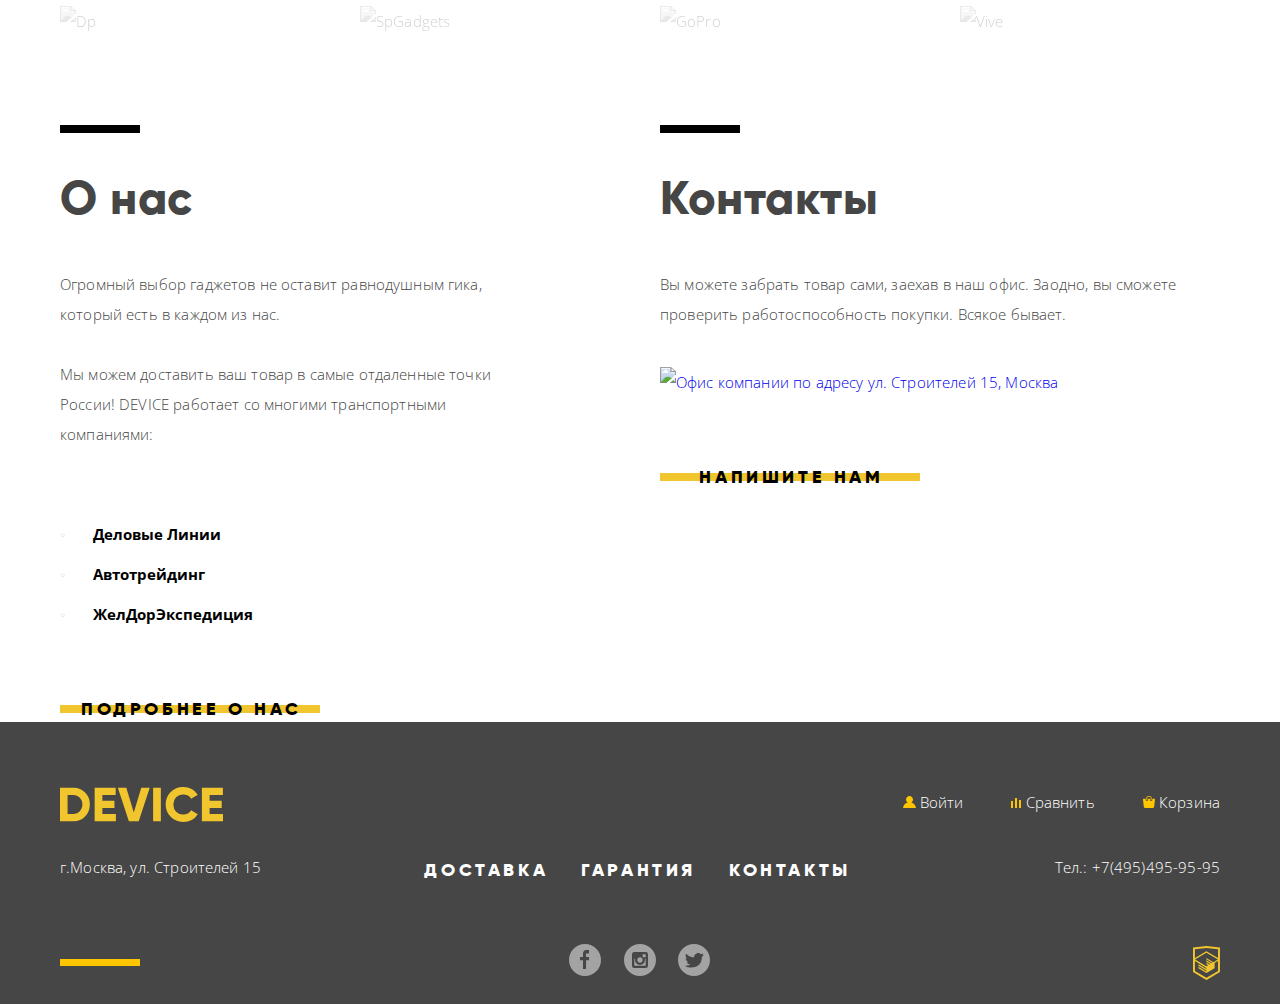
==== commit 5083b4e9: "Валидатором прогнал, добил картинку и в каталоге текст" ====
--- a/index.html
+++ b/index.html
@@ -8,7 +8,7 @@
 	<!-- Подключение Normalize.css -->
 	<link rel="stylesheet" href="css/normalize.css">
 	<!-- Подключение собственных стилей -->
-	<link rel="stylesheet" href="css/style.css">
+	<link rel="stylesheet" href="css/style.min.css">
 </head>
 <body>
 	<header class="main-header">
@@ -183,7 +183,7 @@
 				<li class="product-wrapper">
 					<a class="product-item-link" href="#">
 						<div class="product-wrapper-img">
-							<img src="img/popular-product/popular-2.svg" alt="Моноподы для селфи" width="86" height="117">
+							<img class="img-product-2" src="img/popular-product/popular-2.svg" alt="Моноподы для селфи" width="86" height="117">
 						</div>
 						<p>Моноподы <br>для селфи</p>
 					</a>
--- a/css/style.min.css
+++ b/css/style.min.css
@@ -0,0 +1 @@
+@font-face{font-family:Gilroy;font-weight:300;font-style:normal;src:local('Gilroy Light'),local('Gilroy-Light'),url(../fonts/gilroy/Gilroylight.woff2) format('woff2'),url(../fonts/gilroy/Gilroylight.woff) format('woff'),url(../fonts/gilroy/Gilroylight.ttf) format('truetype')}@font-face{font-family:Gilroy;font-weight:800;font-style:normal;src:local('Gilroy ExtraBold'),local('Gilroy-ExtraBold'),url(../fonts/gilroy/Gilroyextrabold.woff2) format('woff2'),url(../fonts/gilroy/Gilroyextrabold.woff) format('woff'),url(../fonts/gilroy/Gilroyextrabold.ttf) format('truetype')}body{font-family:'Open Sans',Arial,sans-serif;font-size:15px;font-weight:300;font-style:normal;font-stretch:normal;line-height:30px;margin:0;padding:0;letter-spacing:.15px;color:#464646;background-color:#fff}a{text-decoration:none}.visually-hidden{position:absolute;clip:rect(0,0,0,0);width:1px;height:1px}.wrapper-content{width:1160px;margin:0 auto;padding:0 20px}.header-content{box-sizing:border-box;padding-top:21px;background:linear-gradient(to bottom,#fff,#fff 40px,#f7e296 40px)}.header-logo{display:inline-block;margin-left:39px;vertical-align:baseline}.header-logo img{width:165px;height:35px}.header-logo[href]:focus,.header-logo[href]:hover{opacity:.6}.header-logo[href]:active{opacity:.3}.main-navigation{position:relative;min-height:259px;padding-top:15px}.main-navigation-catalog{min-height:146px}.main-navigation-wrapper{display:flex;padding-right:41px;padding-left:40px;justify-content:space-between}.main-navigation-wrapper:last-child{padding-top:38px}.search{font-family:'Open Sans',Arial,sans-serif;font-size:15px;font-weight:300;line-height:30px;letter-spacing:.2px;color:rgba(0,0,0,1)}.search::placeholder{color:rgba(0,0,0,.3)}.search:hover::placeholder{color:rgba(0,0,0,.6)}.search:focus::placeholder{color:rgba(0,0,0,1)}.user-nav .search:focus{border-bottom:2px solid rgba(0,0,0,1)}.search-wrapper{position:relative;width:440px;margin-right:80px}.search{width:100%;padding-left:40px;border-top:none;border-right:none;border-bottom:2px solid transparent;border-left:none;background-color:transparent}.search-button{line-height:30px;position:absolute;right:0;bottom:0;height:49px;padding:8px 18px;cursor:pointer;letter-spacing:2px;text-transform:none;opacity:0;border:2px solid rgba(0,0,0,1);background-color:transparent}.search:focus{opacity:1;border-bottom:2px solid #000}.search:active{opacity:1;border-bottom:2px solid rgba(255,255,255,.3)}.search-button:focus,.search-button:hover,.search:focus~.search-button{opacity:1}.search-button:focus,.search-button:hover{color:#fff;background-color:#000}.search-button:active{color:rgba(255,255,255,.3);background-color:#000}.search-wrapper::before{position:absolute;top:11px;left:3px;width:16px;height:16px;content:'';background-image:url(../img/icon/search.svg);background-repeat:no-repeat}.navigation{display:flex;min-width:500px;justify-content:space-between}.manufacturers,.navigation-list,.services-content,.site-navigation-item,.site-navigation-section,.user-navigation{list-style:none}.navigation-link,.user-navigation a{line-height:30px;color:#000}.navigation-catalog::after{position:absolute;top:3px;right:-20px;width:16px;height:16px;content:'';opacity:.3;background-image:url(../img/navigation/plus.svg);background-repeat:no-repeat;background-position:0 0}.navigation-list a,.site-navigation-item a,.site-navigation-section a{text-transform:uppercase;color:#000}.navigation-link:focus,.navigation-link:hover,.navigation-list a:focus,.navigation-list a:hover,.site-navigation-item a:focus,.site-navigation-item a:hover,.site-navigation-section a:focus,.site-navigation-section a:hover,.user-navigation a:focus,.user-navigation a:hover{color:rgba(0,0,0,.6)}.navigation-link:active,.navigation-list a:active,.site-navigation-item a:active,.site-navigation-section a:active,.user-navigation a:active{color:rgba(0,0,0,.3)}.navigation-list{font-family:Gilroy,Tahoma,Geneva,sans-serif;font-size:18px;font-weight:800;line-height:1.33;text-align:left;letter-spacing:3.6px}.site-navigation-section a{text-transform:none}.navigation-link__compare{position:relative;padding-left:20px}.navigation-link__compare::before{position:absolute;top:14px;left:-2px;width:14px;height:12px;content:'';background-image:url(../img/icon/compare.svg);background-repeat:no-repeat;background-position:0 0}.navigation-link__cart{position:relative;margin-left:40px;padding-left:20px}.navigation-link__cart::before{position:absolute;top:12px;left:-2px;width:14px;height:12px;content:'';background-image:url(../img/icon/cart.svg);background-repeat:no-repeat;background-position:0 0}.navigation-link__cart:focus::before,.navigation-link__cart:hover::before,.navigation-link__compare:focus::before,.navigation-link__compare:hover::before,.user-navigation-link:focus::before,.user-navigation-link:hover::before{opacity:.6}.navigation-link__cart:active::before,.navigation-link__compare:active::before,.user-navigation-link:active::before{opacity:.3}.navigation-list,.popular-products,.site-navigation-list,.user-navigation{margin:0;padding:0}.site-navigation-list{position:relative;width:246px;margin-right:274px;padding-right:20px}.site-navigation-item .navigation-list{position:relative}.site-navigation-item .navigation-list::after{position:absolute;top:3px;left:230px;width:16px;height:16px;content:'';opacity:.3;background-image:url(../img/navigation/plus.svg);background-repeat:no-repeat;background-position:0 0}.user-navigation{flex-grow:1}.user-navigation-link{line-height:35px;position:relative;padding-left:25px}.user-navigation-link::before{position:absolute;top:5px;left:1px;width:14px;height:12px;content:'';background-image:url(../img/icon/user.svg);background-repeat:no-repeat;background-position:0 0}.site-navigation-item .site-navigation-link{font-family:'Open Sans',Arial,sans-serif;font-size:15px;font-weight:300;font-style:normal;font-stretch:normal;line-height:30px;display:block;color:#000}.site-navigation-item .site-navigation-link:hover{opacity:1}.site-navigation-section{margin:0;padding:0}.site-navigation-inner-list{position:absolute;z-index:1;top:20px;left:-30px;display:none;display:flex;width:1105px;margin:0;margin-left:-30px;padding:0;padding-top:15px;padding-bottom:30px;padding-left:55px;list-style:none;background-color:#f7e296}.site-navigation-inner-list li{width:240px}.navigation-list+.site-navigation-inner-list{opacity:0}.site-navigation-list:first-child:hover .site-navigation-inner-list{opacity:1}.navigation-catalog{position:relative;display:inline;min-width:auto;text-transform:uppercase;color:#000}.navigation-list{display:flex;min-width:518px}.navigation-list-item{margin-right:34px}.navigation-list-item:last-child{margin-left:74px}.navigation-list li:first-child{padding-left:0}.main-content{width:1160px;margin:0 auto;padding:0 20px;background:linear-gradient(to bottom,#f7e296,#f7e296 80px,#fff 80px)}.slider{position:relative;height:550px}.slider-wrapper{position:relative;display:flex;justify-content:space-between}.slider-content{margin-right:80px}.slider-content h2{font-family:Gilroy,Tahoma,Geneva,sans-serif;font-size:47px;font-weight:800;line-height:56px;position:relative;z-index:2;margin:0;margin-bottom:19px;padding-top:37px;letter-spacing:.5px;color:#000}.slider-content h2::before{position:absolute;top:-5px;width:100px;height:8px;content:'';background-color:#fff}.slider-content h2::after{font-family:Gilroy,Tahoma,Geneva,sans-serif;font-size:180px;font-weight:800;line-height:56px;position:absolute;z-index:-1;top:7px;right:11px;width:140px;content:'';color:#fff}.one h2::after{content:'01'}.two h2::after{content:'02'}.three h2::after{content:'03'}.slider-content p{font-size:15px;font-weight:300;line-height:30px;max-width:481px;margin:0;margin-bottom:53px;color:#464646}.slider-list{margin:0;padding:0;list-style:none}.slider-controls label{display:inline-block;width:12px;height:12px;margin-right:20px;cursor:pointer;vertical-align:top;border-radius:50%;background-image:url(../img/slider/slider-button-empty.png)}.slider-controls{font-size:0;position:absolute;z-index:20;right:64px;bottom:43%}.slide{display:none}#product-1:checked~.slider #slide1,#product-2:checked~.slider #slide2,#product-3:checked~.slider #slide3{display:block}#product-1:checked~.slider label[for=product-1],#product-2:checked~.slider label[for=product-2],#product-3:checked~.slider label[for=product-3]{width:12px;height:12px;background-image:url(../img/slider/slider-button-active.png)}.table-specifications{margin-top:46px;margin-bottom:92px;border-spacing:0;border-collapse:collapse;border:0}.parameter{font-family:Gilroy,Tahoma,Geneva,sans-serif;font-size:13px;font-weight:300;line-height:20px;margin:0;padding:0;padding-left:65px;letter-spacing:.1px;color:#000}.parameter:first-child{padding-left:0}.value{font-size:36px;font-weight:300;line-height:48px;max-width:155px;margin:0;padding:0;padding:10px;padding-left:65px;letter-spacing:.7px;word-wrap:break-word;color:#464646}.value:first-child{padding-left:0}.slider-img{position:relative}.slider-img img{position:absolute;top:-42px;left:90px}.popular-products{display:flex}.popular-products li{margin-left:40px;list-style:none}.popular-products li:first-child{margin-left:0}.services{position:relative;display:flex;padding-top:33px;padding-bottom:41px;background:linear-gradient(to bottom,#fff,#fff 163px,rgba(229,229,229,1) 163px);flex-grow:1}.control-buttons{border-right:2px solid #000}.control-buttons ul{width:280px;margin:0;padding:0;list-style:none}.services-content{margin:0;padding:0}.services-content-wrapper{width:100%;margin-left:120px;padding-top:104px;padding-bottom:90px}.services-content-wrapper h2{font-family:Gilroy,Tahoma,Geneva,sans-serif;font-size:47px;font-weight:800;line-height:48px;width:460px;margin:0;padding:0;padding-bottom:15px;letter-spacing:.47px;color:#000}.services-content-wrapper p{font-size:15px;line-height:30px;width:460px}.services-button{min-width:100%}.info-menu-item{width:160px;padding-right:114px}.tab-wrapper{display:flex}.tab-controls{width:277px;padding-top:105px;padding-left:0;list-style:none;text-align:center;border-right:7px solid #000}.info-menu-item{margin-bottom:41px}.delivery{position:relative}.delivery::after{position:absolute;top:11px;right:-230px;width:136px;height:164px;content:'';background-image:url(../img/services/delivery.svg)}.warranty{position:relative}.warranty::after{position:absolute;top:7px;right:-231px;width:136px;height:164px;content:'';background-image:url(../img/services/warranty.svg)}.warranty{position:relative}.warranty::after{position:absolute;top:7px;right:-231px;width:171px;height:195px;content:'';background-image:url(../img/services/warranty.svg)}.credit{position:relative}.credit::after{position:absolute;top:0;right:-250px;width:156px;height:188px;content:'';background-image:url(../img/services/credit.svg)}.tab{display:none}#tab1:checked~.wrapper-content #tab-1,#tab2:checked~.wrapper-content #tab-2,#tab3:checked~.wrapper-content #tab-3{display:block}.btn{font-family:Gilroy,Tahoma,Geneva,sans-serif;font-size:18px;font-weight:800;line-height:1.33;position:relative;z-index:1;display:flex;text-align:center;letter-spacing:3.6px;text-transform:uppercase;color:#000;border:none;background-color:transparent;justify-content:center;align-items:center}.btn::before{position:absolute;z-index:-1;top:25%;left:0;width:282px;height:50%;content:'';transition:inherit;color:#000;background-color:#f0c52e}.btn:active{color:rgba(0,0,0,.3)}.btn:active::before{top:-10px;height:40px}.services-button-active,.services-button-active:active,.services-button-active:focus,.services-button-active:hover{font-family:Gilroy,Tahoma,Geneva,sans-serif;font-size:18px;font-weight:800;line-height:1.33;position:relative;z-index:1;text-align:center;letter-spacing:3.6px;text-transform:uppercase;color:#f0c52e}.services-button-active::before{position:absolute;z-index:-1;top:-10px;height:40px;content:'';transition:all .2s;background-color:#000}.services-button{font-family:Gilroy,Tahoma,Geneva,sans-serif;font-size:18px;font-weight:800;line-height:1.33;position:relative;z-index:1;display:flex;text-align:center;letter-spacing:3.6px;text-transform:uppercase;color:#000;border:none;background-color:transparent;justify-content:center;align-items:center}.services-button::before{position:absolute;z-index:-1;top:6px;left:0;width:100%;height:8px;content:'';transition:inherit;color:#000;background-color:#f0c52e}.services-button:hover::before{top:-10px;height:40px}.services-button:active{color:#f0c52e}.services-button:active::before{position:absolute;z-index:-1;top:-10px;width:282px;height:40px;content:'';transition:all .2s;background-color:#000}.manufacturers{display:flex;margin-top:90px;margin-bottom:100px;padding:0;justify-content:center}.manufacturers li{width:260px;margin-left:40px;list-style:none}.manufacturers li:first-child{margin-left:0}.manufacturers a{opacity:.2;-webkit-filter:grayscale(100%);-moz-filter:grayscale(100%);-ms-filter:grayscale(100%);-o-filter:grayscale(100%);filter:grayscale(100%);filter:gray}.manufacturers a:hover{opacity:1;-webkit-filter:grayscale(0);-moz-filter:grayscale(0);-ms-filter:grayscale(0);-o-filter:grayscale(0);filter:grayscale(0);filter:gray}.index-columns{display:flex;justify-content:space-between}.contacts{padding-bottom:90px;padding-left:42px}.about{width:470px}.contacts{width:560px}.about h2,.contacts h2{font-family:Gilroy,Tahoma,Geneva,sans-serif;font-size:47px;font-weight:800;line-height:1.02;text-align:left;letter-spacing:.5px}.about-title{position:relative;padding-bottom:7px}.about-title::before{position:absolute;top:-50px;left:0;width:80px;height:8px;content:'';background-color:#000}.contacts-title{position:relative;padding-bottom:7px}.contacts-title::before{position:absolute;top:-50px;left:0;width:80px;height:8px;content:'';background-color:#000}.contacts-img-wrapper{padding-top:23px}.about-button,.contacts-button{font-family:Gilroy,Tahoma,Geneva,sans-serif;font-size:18px;font-weight:800;line-height:1.33;position:relative;z-index:1;display:flex;width:225px;margin-top:69px;margin-left:19px;text-align:center;letter-spacing:3.6px;text-transform:uppercase;color:#000;border:none;background-color:transparent;justify-content:center;align-items:center}.about-button{margin-top:64px}.about-button::before,.contacts-button::before{position:absolute;z-index:-1;top:7px;left:-19px;width:260px;height:8px;content:'';transition:inherit;color:#000;background-color:#f0c52e}.about-button:hover::before,.contacts-button:hover::before{top:-10px;height:40px}.about-button:active,.contacts-button:active{color:rgba(0,0,0,.3)}.about-button:active::before,.contacts-button:active::before{top:-10px;height:40px}.partners-content{font-size:15px;line-height:30px;width:481px;padding-top:15px}.partners-list{font-weight:700;line-height:40px;margin-bottom:64px;padding-top:50px;padding-left:33px;list-style-type:none;letter-spacing:normal;color:#000}.partners-item{position:relative}.partners-item::before{position:absolute;left:-33px;content:'◦';color:#e5e5e5}.header-catalog{display:flex;flex-direction:column}.page-title{min-height:47px;margin:0;margin-top:39px;margin-bottom:35px;margin-left:60px;padding:0;padding:20px}.breadcrumbs{display:flex;min-height:24px;margin:0;margin-bottom:45px;margin-left:59px;padding:0}.container{margin-top:-69px}.container h1{font-family:Gilroy,Tahoma,Geneva,sans-serif;font-size:47px;font-weight:800;margin:0;margin-top:115px;padding:0;padding-bottom:12px;padding-left:57px;letter-spacing:.8px;color:#000}.breadcrumbs{font-size:14px;font-weight:300;list-style:none;color:rgba(0,0,0,.3)}.breadcrumbs a{color:rgba(0,0,0,.3)}.breadcrumbs a:focus,.breadcrumbs a:hover{color:rgba(0,0,0,.6)}.breadcrumbs a:active{color:rgba(0,0,0,.1)}.breadcrumbs-current a,.breadcrumbs-current a:active,.breadcrumbs-current a:hover{color:rgba(0,0,0,.3)}.sort-list{padding-right:200px;list-style:none;color:#000}.sort-list-updown{margin-left:40px}.sort-list-up{position:relative;padding-left:20px}.sort-list-up::before{position:absolute;top:5px;right:0;width:11px;height:10px;content:'';transform:rotate(180deg);opacity:.2;background-image:url(../img/icon/icon-sort.svg)}.sort-list-down:hover::before,.sort-list-up:hover::before{opacity:.4}.sort-list-down:active::before,.sort-list-up:active::before{opacity:1}.sort-list-down{position:relative;padding-right:25px}.sort-list-down::before{position:absolute;top:5px;right:0;width:11px;height:10px;content:'';opacity:.2;background-image:url(../img/icon/icon-sort.svg)}.sort-list-item{font-size:14px;text-transform:none;color:rgba(0,0,0,.3)}.sort-list-item:focus,.sort-list-item:hover{color:rgba(0,0,0,.6)}.sort-list-item:active{color:#000}.active{color:#000}.catalog-item-price-wrap{display:flex;padding-top:6px;justify-content:space-between}.catalog-item-price-wrap a{font-family:Gilroy,Tahoma,Geneva,sans-serif;font-size:18px;font-weight:800;line-height:24px;width:256px;letter-spacing:.18px;text-transform:none;color:#000}.catalog-item-price{font-family:Gilroy,Tahoma,Geneva,sans-serif;font-size:16px;font-weight:300;color:#464646}.product-item-link{font-family:Gilroy,Tahoma,Geneva,sans-serif;font-size:18px;font-weight:800;line-height:24px;display:inline-block;text-transform:none;color:#000}.product-wrapper-img{display:flex;width:160px;height:160px;background-color:#f7e296}.product-item-link:focus .product-wrapper-img,.product-item-link:hover .product-wrapper-img{background-color:#f0c52e}.product-item-link:active .product-item-text,.product-item-link:active img{opacity:.5}.product-item-link:active .product-wrapper-img{background-color:#f0c52e}.product-wrapper-img img{margin:auto auto}.product-wrapper-img .img-product-2{margin-left:auto;margin-right:auto;margin-top:25%}.product-wrapper p{width:160px;padding-top:15px;letter-spacing:.18px}.catalog{display:flex;justify-content:center}.catalog-wrapper{display:flex;flex-direction:column;flex-grow:1}.catalog-filter{display:flex;flex-direction:column;background-color:#ebebeb;flex-grow:1}.catalog-filter form{width:268px;margin-left:auto}.catalog-sorting{display:flex;height:71px;background-color:#ebebeb;-webkit-align-items:center;align-items:center}.catalog-sorting h2{font-family:Gilroy,Tahoma,Geneva,sans-serif;font-size:16px;font-weight:800;padding-left:75px;letter-spacing:3.7px;text-transform:uppercase;color:#000}.catalog-list{display:flex;width:760px;margin-top:70px;margin-right:auto;padding-left:75px;flex-wrap:wrap;justify-content:space-between}.filter-title{font-family:Gilroy,Tahoma,Geneva,sans-serif;font-size:16px;font-weight:800;line-height:24px;display:flex;flex-direction:column;width:268px;margin-left:auto;padding-top:10px;padding-right:68px;padding-bottom:10px;letter-spacing:3.2px;text-transform:uppercase;color:#000;align-items:center;justify-content:center}.filter-title-wrapper{height:71px;background-color:#d9d9d9}.catalog-item{position:relative;width:360px;min-height:470px;margin-bottom:31px}.catalog-item:focus-within .curtain{z-index:3}.catalog-item:nth-last-child(2){margin-bottom:0}.catalog-item:nth-last-child(1){margin-bottom:0}.img-wrapper{background-color:#eee}.catalog-item:hover img{opacity:.5}.catalog-item:hover .curtain{z-index:2}.catalog-item-new::before{position:absolute;top:28px;right:27px;width:61px;height:61px;content:'';background-image:url(../img/product/NEW.png)}.curtain{position:absolute;z-index:-1;top:40%;left:50%;transform:translate(-50%,-50%)}.catalog-compare-button:focus,.catalog-compare-button:hover{opacity:.5}.catalog-compare-button:active{opacity:.2}.catalog-button:focus~img,.catalog-compare-button:focus~img{opacity:.5}.contols{display:flex}.sort-list{display:flex}.sort-list .sort-list-item{margin-left:20px}.breadcrumbs li:first-child{margin-left:0}.breadcrumbs li{position:relative;margin-left:40px}.breadcrumbs li::after{position:absolute;right:-20px;bottom:20px;width:5px;height:10px;content:'>'}.breadcrumbs li:last-child::after{content:''}.pagination{display:flex;width:760px;margin-top:22px;margin-right:20px;margin-bottom:82px;margin-left:70px;padding:0;background-color:rgba(0,0,0,.08);justify-content:space-between}.pagination-list{display:flex;margin:0;padding:0;list-style:none;justify-content:space-between}.pagination-item a{font-size:16px;font-weight:800;line-height:24px;display:block;padding:20px;letter-spacing:3.2px;text-transform:uppercase;color:rgba(0,0,0,.3)}.pagination-item a:focus,.pagination-item a:hover{color:rgba(0,0,0,.6)}.pagination-item a:active{color:#000}.pagination-item-current a{color:#000}.button-pagination{font-family:Gilroy,Tahoma,Geneva,sans-serif;font-size:16px;font-weight:800;line-height:24px;margin:0;padding:0;padding-top:6px;padding-right:20px;padding-left:37px;letter-spacing:3.2px;text-transform:uppercase;color:#000;border:none;background-color:transparent}.button-pagination:focus,.button-pagination:hover{background-color:#d9d9d9}.button-pagination:active{opacity:.3;color:rgba(0,0,0,.3);background-color:#d9d9d9}fieldset.catalog-filter-range{width:100px;margin-top:67px;margin-bottom:0;border:none;border-top:2px solid rgba(0,0,0,1);border-bottom:2px solid rgba(0,0,0,1)}.catalog-filter-range{position:relative;height:140px;padding:0}.catalog-filter-range legend{font-family:Gilroy,Tahoma,Geneva,sans-serif;font-size:18px;font-weight:800;line-height:24px;position:absolute;top:10px;left:0;letter-spacing:.2px}.catalog-filter-range label{font-size:14px;font-weight:300;line-height:24px;position:absolute;top:30px;letter-spacing:normal;color:rgba(0,0,0,.2)}.catalog-filter-range label:last-of-type{left:90px}.catalog-filter-range button{font-size:0;line-height:0;color:transparent}.filter-price{position:relative;width:196px;margin-top:50px}.filter-price::before{position:absolute;top:18px;left:20px;width:179px;height:2px;content:'';background-color:rgba(219,219,219,1)}.filter-price::after{position:absolute;top:18px;left:20px;width:90px;height:2px;content:'';background-color:rgba(145,201,47,1)}.filter-price button{font-size:0;line-height:0;position:absolute;top:10px;width:20px;height:22px;cursor:pointer;color:transparent;border:none;background-color:transparent;background-image:url(../img/filter/filter-button.svg);background-repeat:no-repeat}.filter-price button:active{width:22px;height:24px;background-image:url(../img/filter/filter-button.svg)}.filter-price button:first-of-type{left:0}.filter-price button:last-of-type{left:110px}.filter-button{width:200px}fieldset.catalog-filter-color{width:200px;margin-bottom:-4px;border:none;border-bottom:2px solid rgba(0,0,0,1)}.catalog-filter-color{position:relative;min-height:285px;padding:0}.catalog-filter-color legend{font-family:Gilroy,Tahoma,Geneva,sans-serif;font-size:18px;font-weight:800;line-height:24px;position:absolute;top:10px;left:0;letter-spacing:.2px}.catalog-filter-color ul{display:block;margin:0;margin-top:58px;padding:0;list-style:none}.filter-color{padding-bottom:10px}.option{display:block}.check{font-size:14px;position:relative;padding-left:40px;letter-spacing:.14px}.check:focus,.check:hover{opacity:.6}.check:active{opacity:1}.check:disabled{opacity:.25}.check-input{position:absolute;clip:rect(0 0 0 0);-webkit-appearance:none;-moz-appearance:none;appearance:none}.check-box{position:absolute;width:23px;height:23px;margin-left:-39px;background-image:url(../img/filter/checkbox-off.svg)}.check-input:checked+.check-box{width:27px;background-image:url(../img/filter/checkbox-on.svg)}.check-input:focus+.check-box{outline:1px solid #00f}fieldset.catalog-filter-bluethooth-group{width:100px;margin-bottom:-4px;border:none}.catalog-filter-bluethooth-group{position:relative;height:175px;padding:0}.catalog-filter-bluethooth-group legend{font-family:Gilroy,Tahoma,Geneva,sans-serif;font-size:18px;font-weight:800;line-height:24px;position:absolute;top:10px;left:0;letter-spacing:.2px}.catalog-filter-bluethooth-group ul{display:block;margin:0;margin-top:58px;padding:0;list-style:none}.filter-option{padding-bottom:10px}.radio{position:relative;padding-left:40px}.radio:focus,.radio:hover{opacity:.6}.radio:active{opacity:1}.radio:disabled{opacity:.25}.radio-input{position:absolute;clip:rect(0 0 0 0);-webkit-appearance:none;-moz-appearance:none;appearance:none}.radio-box{position:absolute;width:25px;height:25px;margin-left:-39px;background-image:url(../img/filter/radio-off.svg)}.radio-input:checked+.radio-box{background-image:url(../img/filter/radio-on.svg)}.radio-input:focus+.radio-box{outline:1px solid #00f}.main-footer{width:100%;padding-top:65px;background-color:#464646}.main-footer a,.main-footer p{color:#fff}.main-footer a:focus,.main-footer a:hover{color:rgba(255,255,255,.6)}.main-footer a:active{color:rgba(255,255,255,.3)}.footer-row{display:flex;justify-content:space-between}.footer-row:first-child{padding-bottom:21px}.footer-row>a>svg{fill:#f0c52e}.footer-row>a[href]>svg:focus,.footer-row>a[href]>svg:hover{opacity:.8}.footer-row>a[href]>svg:active{opacity:.2}.footer-copyright a{fill:#f0c52e}.footer-copyright a:focus,.footer-copyright a:hover{opacity:.8}.footer-copyright a:active{opacity:.2}.footer-social{display:flex;width:141px;margin:0 auto;padding:0;padding-top:13px;padding-left:26px;list-style:none;flex-wrap:wrap;justify-content:space-between}.navigation-list--footer{display:flex;min-width:0;margin:0;padding:0;padding-top:7px;flex-wrap:wrap}.navigation-list--footer li{padding-left:33px}.wrapper-footer-navigation-list{width:467px}.footer-navigation{display:flex;min-width:500px;justify-content:space-between}.footer-contacts{margin:0;padding:0;padding-bottom:49px}.footer-contacts a{text-decoration:none;color:#fff}.footer-contacts a:hover{color:rgba(255,255,255,.6)}.footer-contacts:nth-child(1){position:relative}.footer-contacts:nth-child(1)::before{position:absolute;bottom:-35px;width:80px;height:7px;content:'';background-color:#ffc600}.social-button{width:35px;height:35px;opacity:.5}.social-button:focus,.social-button:hover{opacity:.8}.social-button:active{opacity:.2}.user-navigation-footer{margin:0;padding-left:190px}.navigation-link-footer,.user-navigation-link-footer{margin:0;padding:0;padding-left:24px}.navigation-link-footer:focus,.navigation-link-footer:hover{opacity:.5}.navigation-link-footer:active,.user-navigation-footer:active{opacity:.3}.modal{position:fixed;color:#000;background-color:#fff;background-image:url(img/pattern-light.jpg);background-repeat:repeat;background-position:0 0;box-shadow:0 10px 20px 0 rgba(4,6,6,.2)}.modal-writeus{z-index:3;top:120px;left:50%;display:none;width:760px;margin-left:-460px;padding-top:80px;padding-right:100px;padding-bottom:80px;padding-left:100px}.modal-close{font-size:0;position:absolute;z-index:5;top:25px;right:25px;width:55px;height:55px;cursor:pointer;opacity:.5;border:none;background-color:transparent;background-image:url(../img/popap/modal-close.svg)}.modal-close:focus,.modal-close:hover{opacity:1}.modal-close:active{opacity:.3}.appointment{font-family:Gilroy,Tahoma,Geneva,sans-serif;font-size:18px;font-weight:800;line-height:24px;display:block;margin-bottom:10px;text-align:left;color:#000}.appointment-item-wrapper{display:flex;justify-content:space-between}.writeus input[type=email],.writeus input[type=text],.writeus textarea{font:inherit;box-sizing:border-box;width:360px;padding:10px 18px;padding-right:40px;color:#000;border:1px solid #fff;background-color:#f2f2f2}.writeus textarea{width:760px}.writeus input[type=email]:hover,.writeus input[type=text]:hover,.writeus textarea:hover{background-color:#eaeaea}.writeus input[type=email]:focus,.writeus input[type=text]:focus,.writeus textarea:focus{opacity:.5;border:3px solid #f0c52e;outline:0;background-color:#fff}.modal-map{z-index:2;top:50%;left:50%;display:none;width:960px;height:560px;margin-top:-280px;margin-left:-475px}.modal-map iframe{position:relative;z-index:3;border:none}.modal-map p{position:absolute;z-index:1;top:0;left:0;margin:0}.modal-show{display:block;animation:bounce .6s}.modal-error{animation:shake .6s}@keyframes bounce{0%{transform:translateY(-2000px)}70%{transform:translateY(30px)}90%{transform:translateY(-10px)}100%{transform:translateY(0)}}@keyframes shake{0%,100%{transform:translateX(0)}10%,30%,50%,70%,90%{transform:translateX(-10px)}20%,40%,60%,80%{transform:translateX(10px)}}.button{font-family:Gilroy,Tahoma,Geneva,sans-serif;font-size:18px;font-weight:800;line-height:1.33;position:relative;z-index:1;display:flex;width:225px;text-align:center;letter-spacing:3.6px;text-transform:uppercase;color:#000;border:none;background-color:transparent;justify-content:center;align-items:center}.button::before{position:absolute;z-index:-1;top:6px;left:0;width:219px;height:8px;content:'';transition:inherit;color:#000;background-color:#f0c52e}.button:hover::before{top:-10px;height:40px}.button:active{color:rgba(0,0,0,.3)}.button:active::before{top:-10px;height:40px}.catalog-compare-button{font-size:13px;line-height:2.77;display:flex;text-align:center;letter-spacing:.1px;color:rgba(0,0,0,.5);justify-content:center}